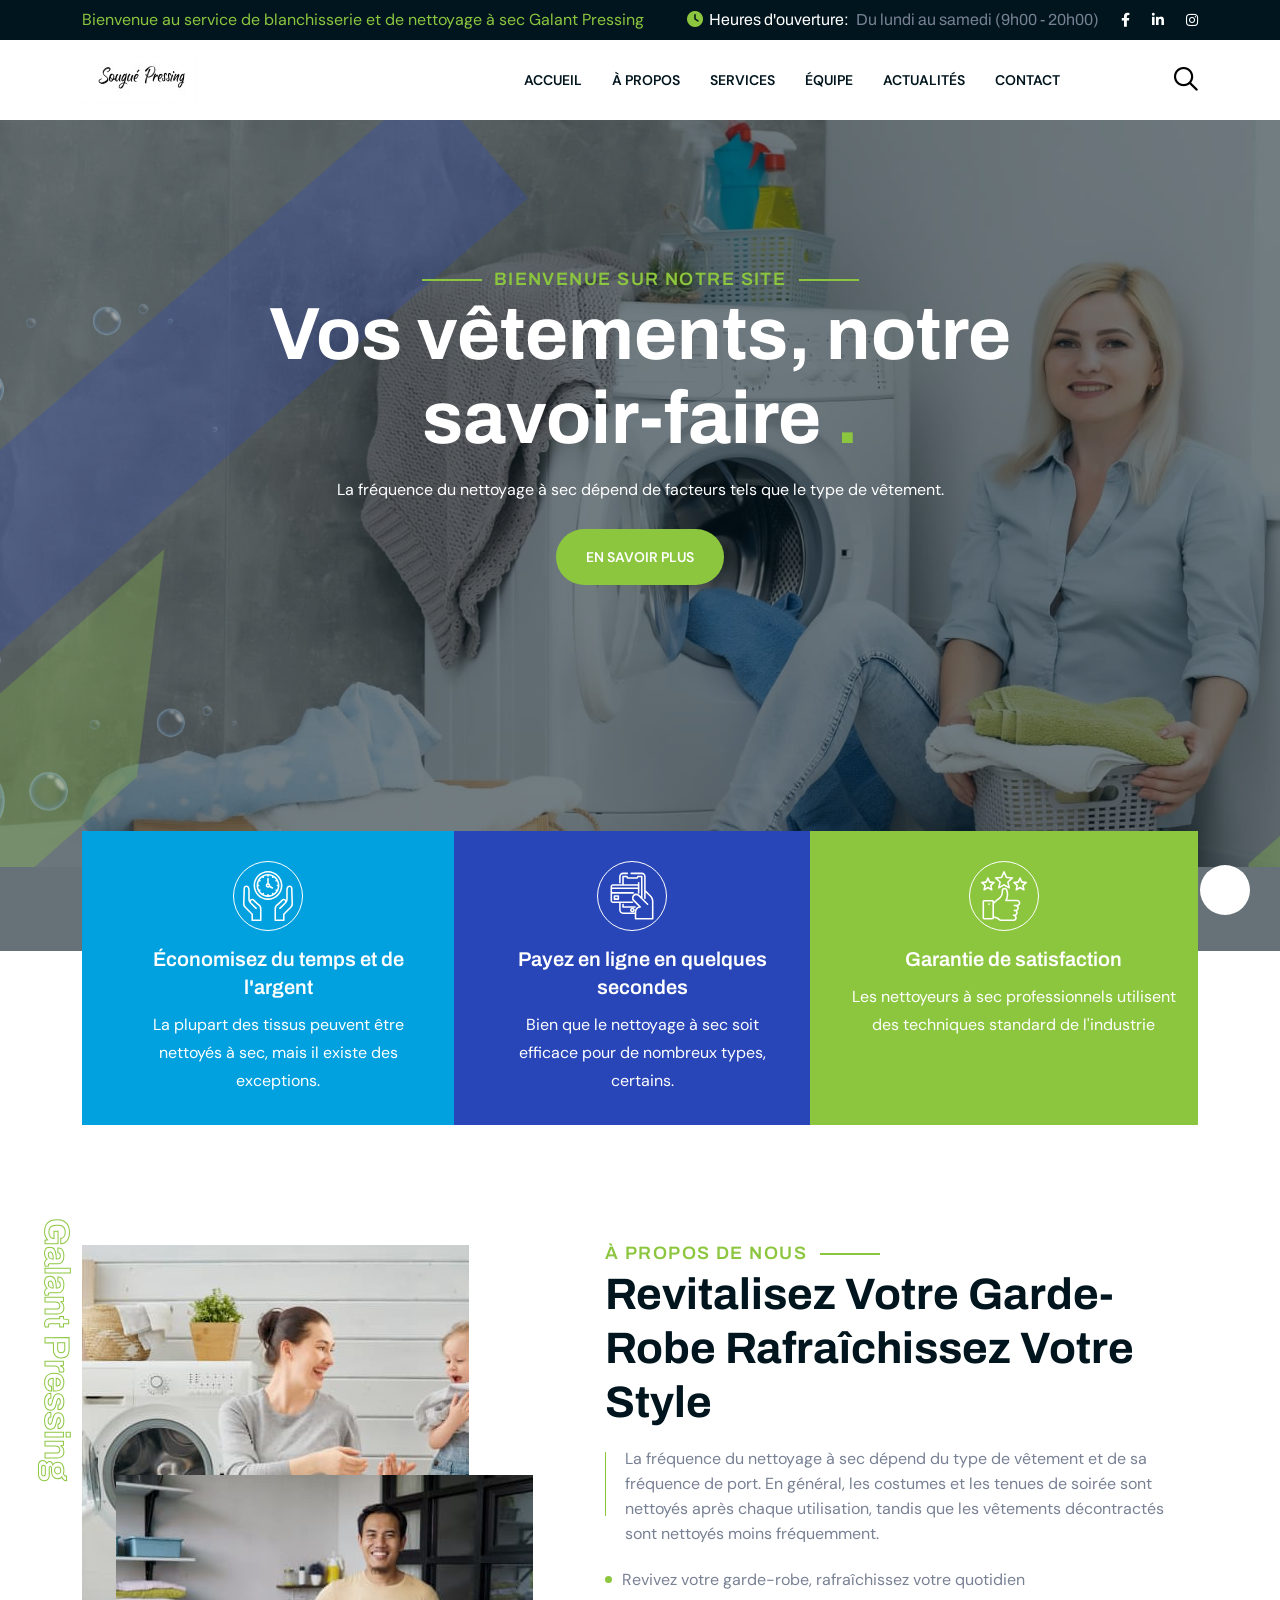
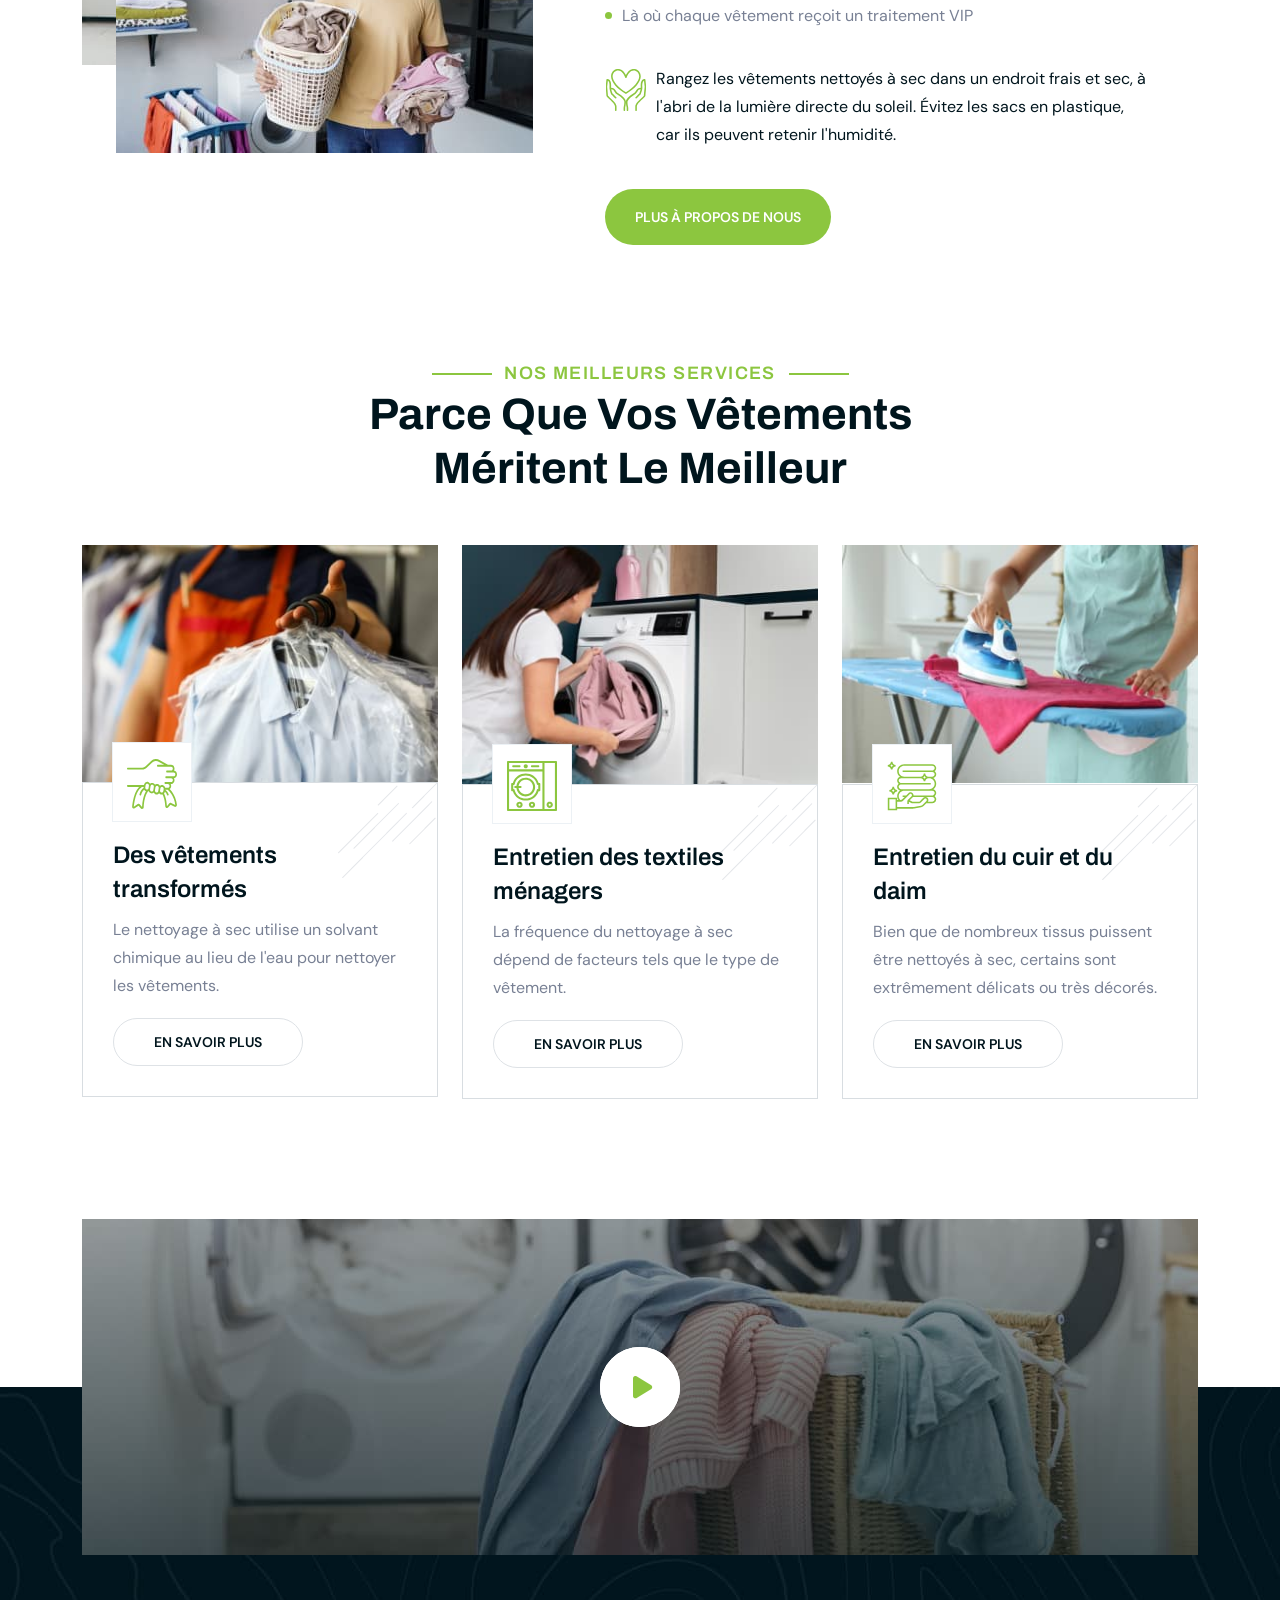
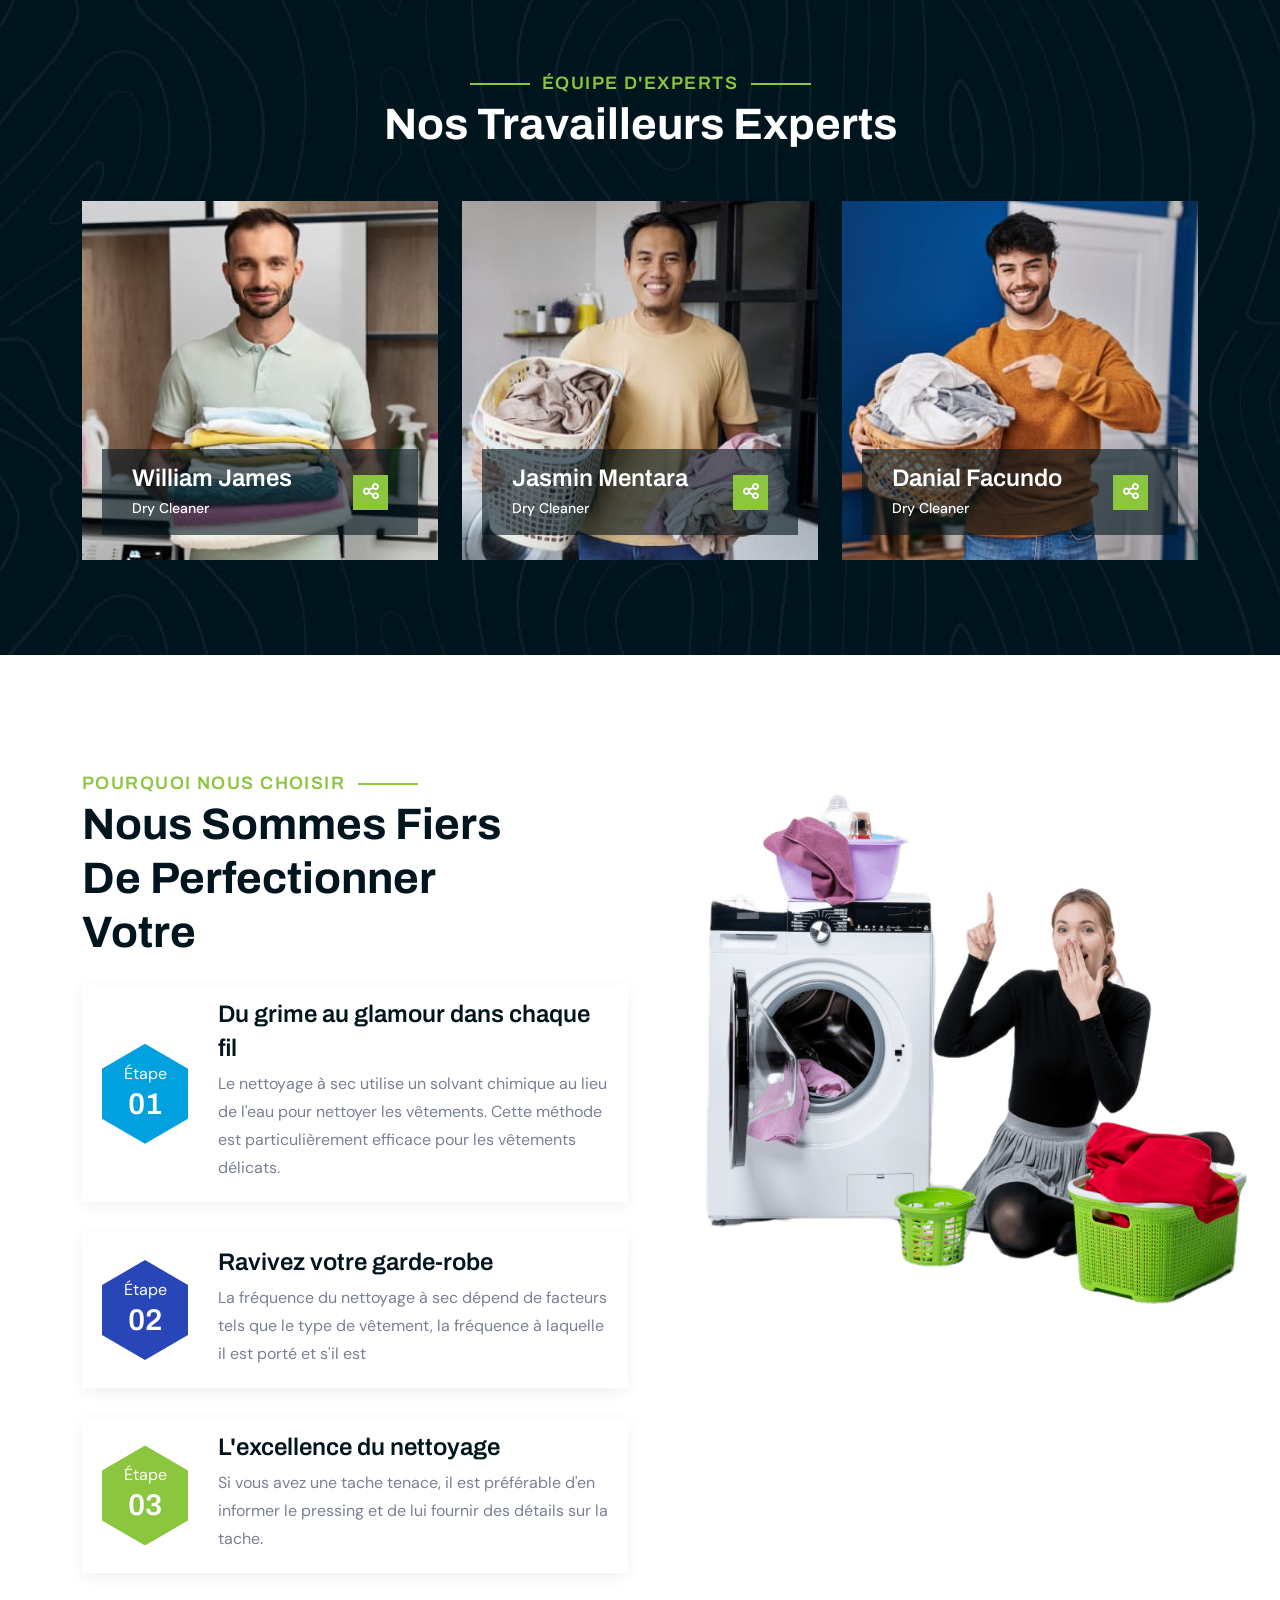
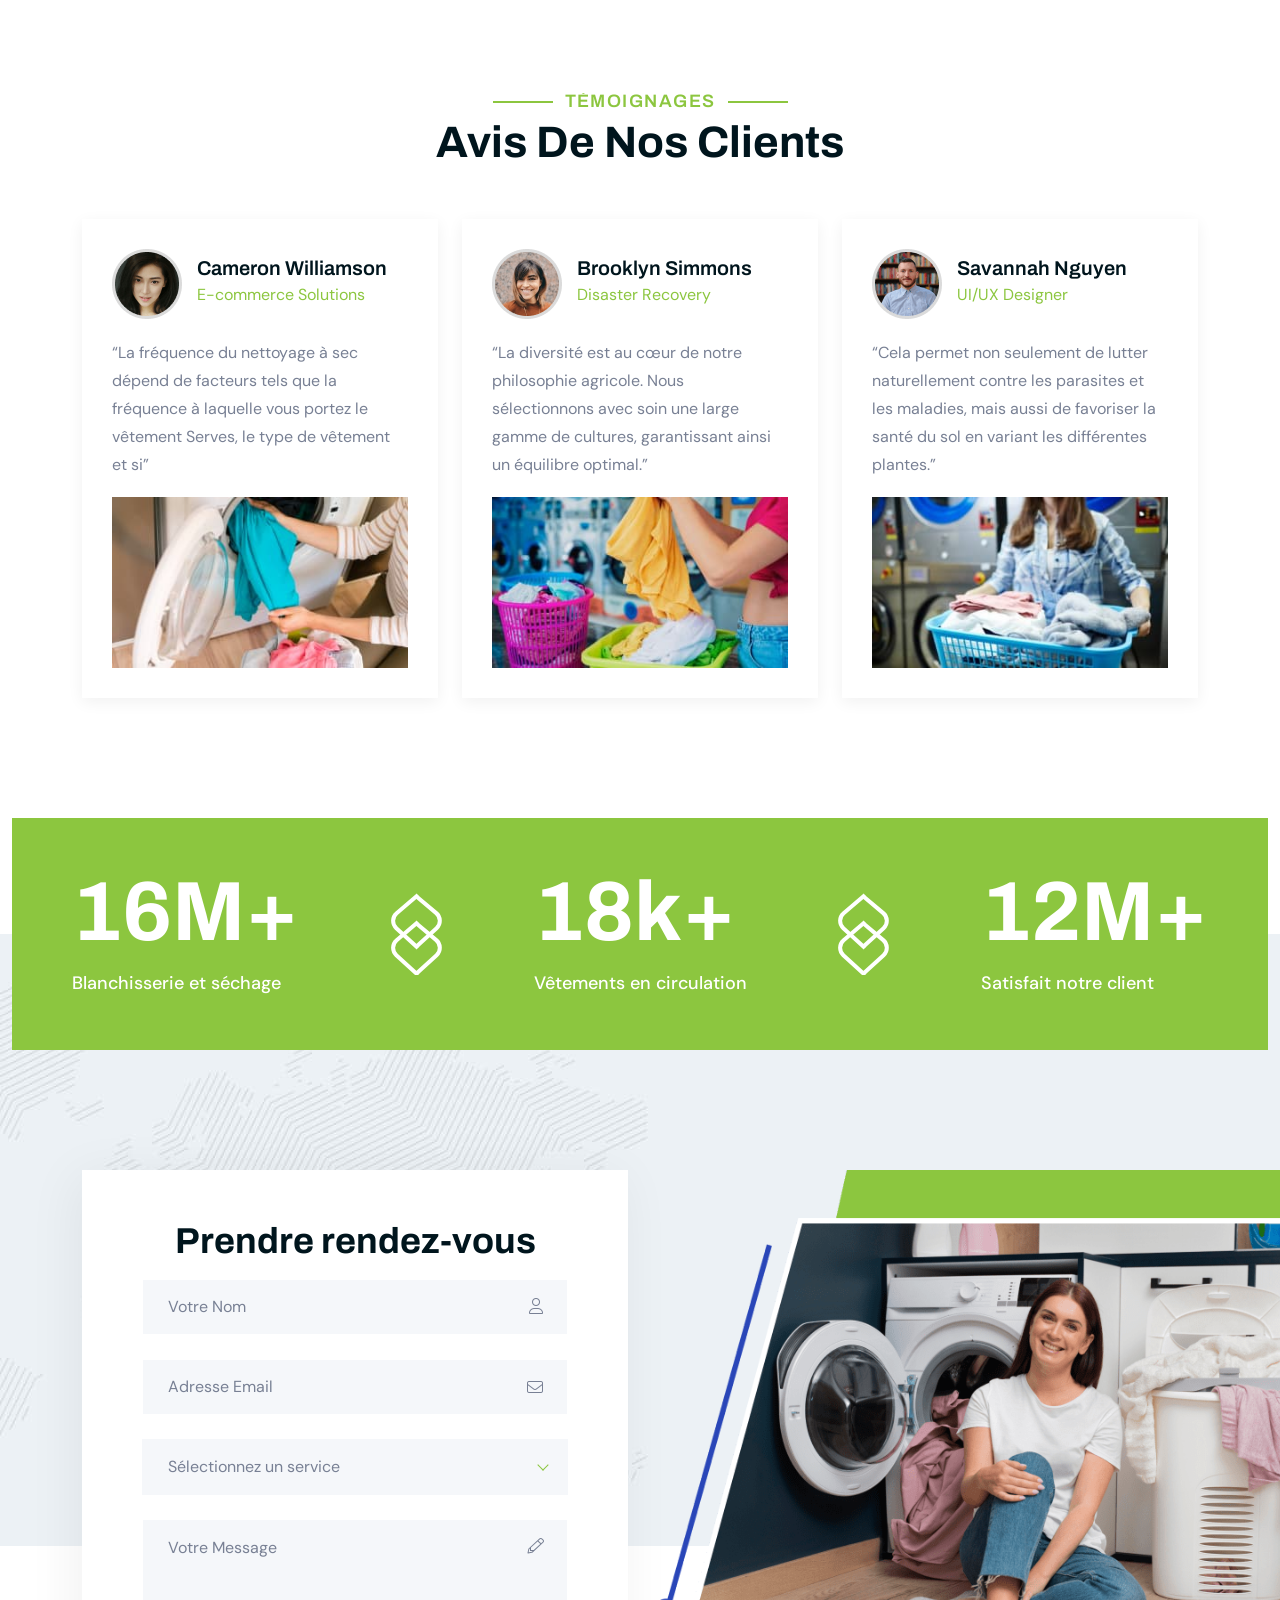
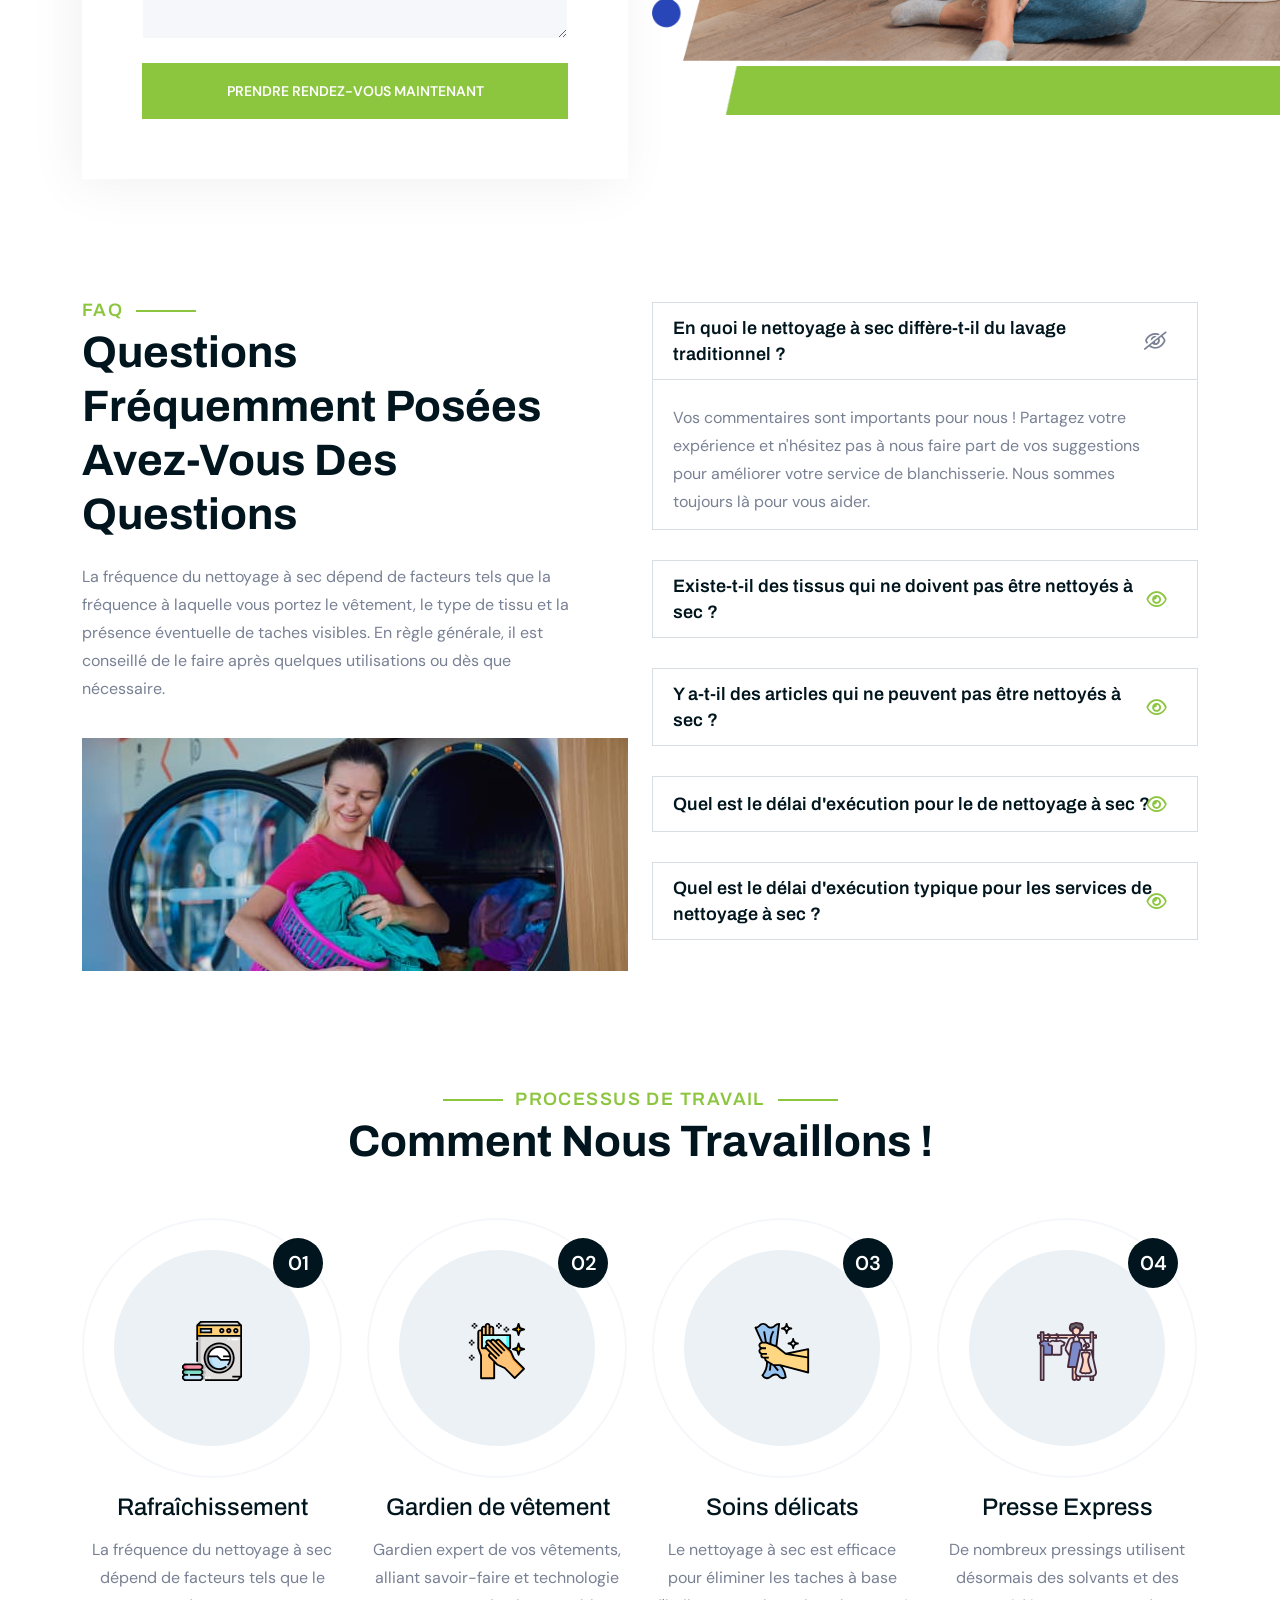
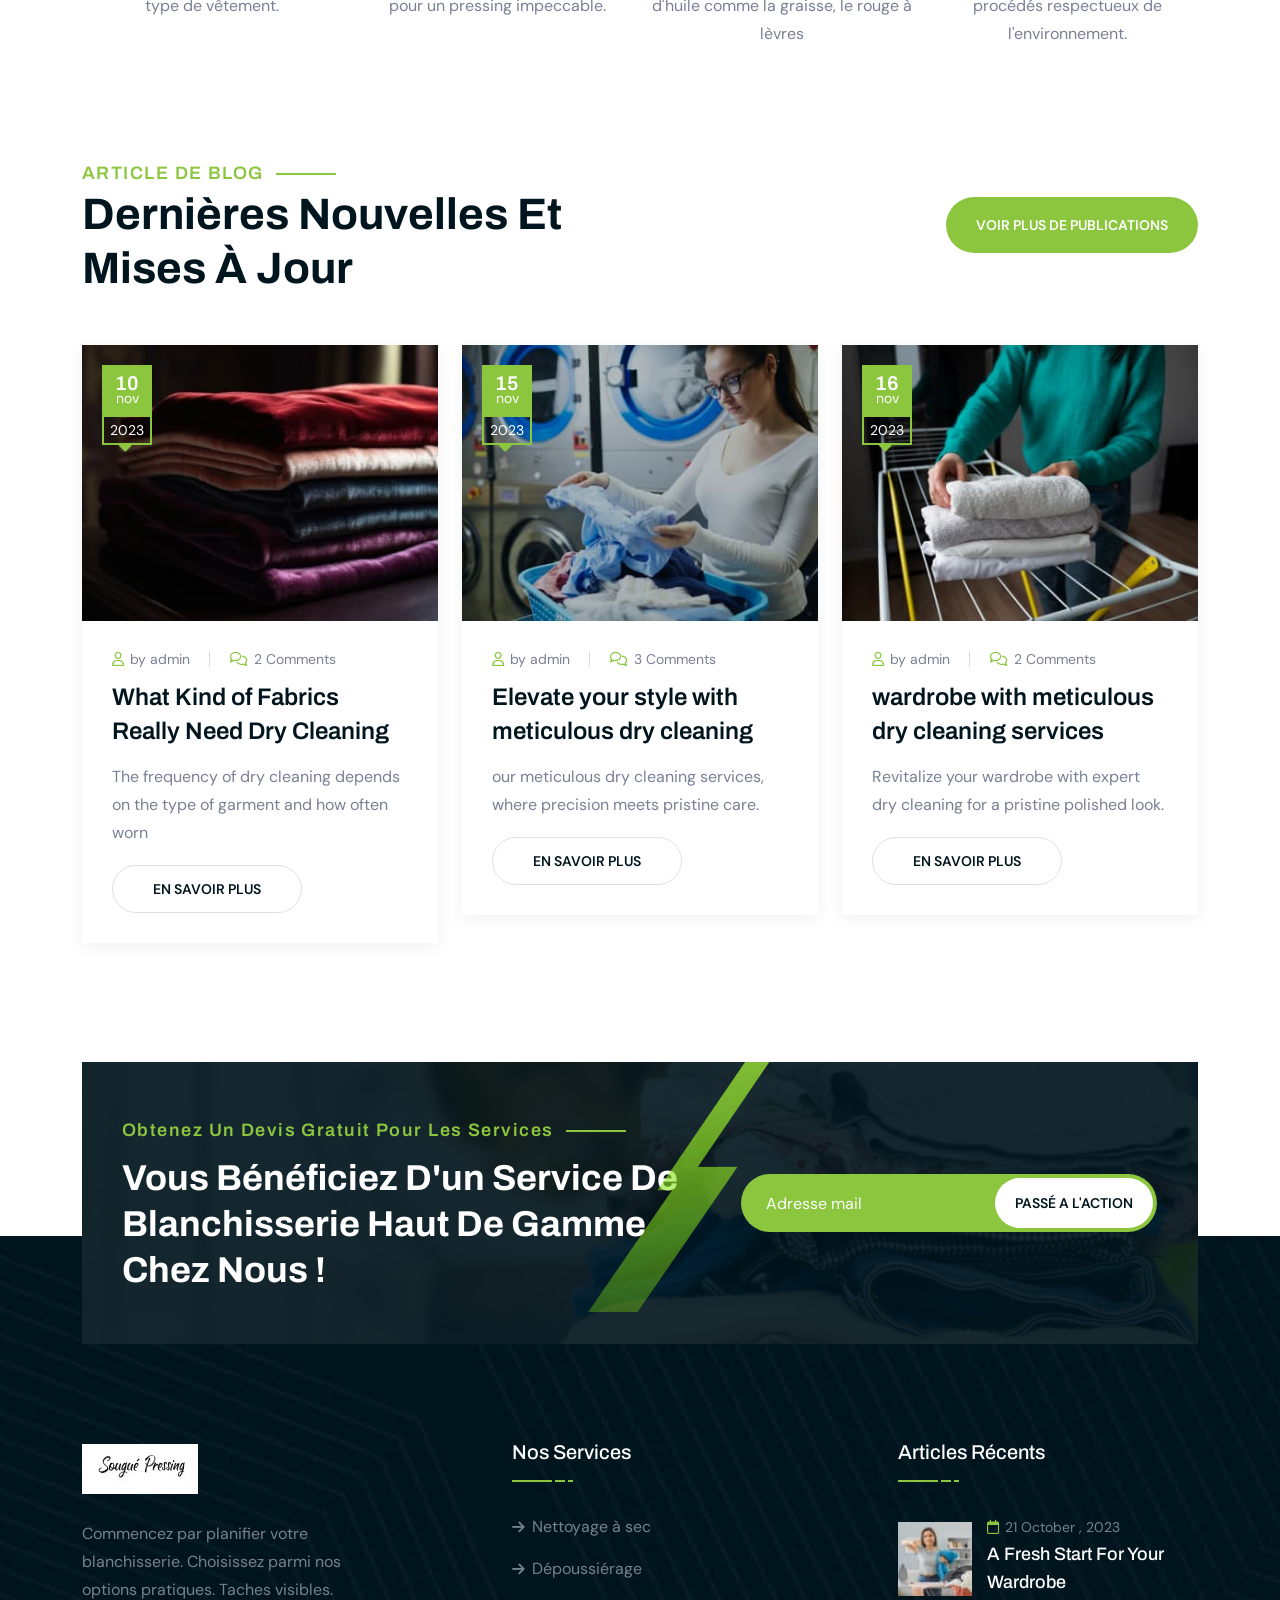
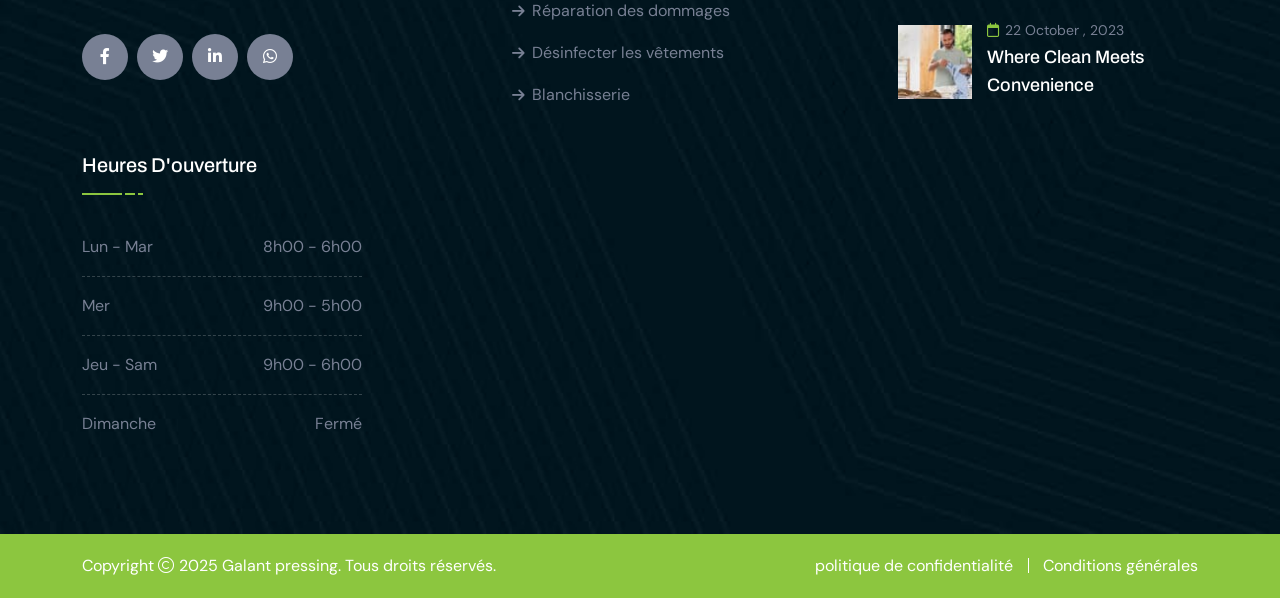
==== index.html @ 55c01745 "sougue pressing commit 1" ====
<!doctype html>
<html class="no-js" lang="zxx">
<!-- Mirrored from html.themeholy.com/laun/demo/home-dry-cleaning.html by HTTrack Website Copier/3.x [XR&CO'2014], Thu, 20 Mar 2025 13:16:57 GMT -->

<head>
    <meta charset="utf-8">
    <meta http-equiv="x-ua-compatible" content="ie=edge">
    <title>Galant - Pressing | </title>
    <meta name="author" content="Laun">
    <meta name="description" content="Galant Pressing | vos vetements sont en securite avec">
    <meta name="keywords" content="Galant Pressing | vos vetements sont en securite avec">
    <meta name="robots" content="INDEX,FOLLOW">
    <meta name="viewport" content="width=device-width,initial-scale=1,shrink-to-fit=no">
    <link rel="icon" type="image/png" href="assets/img/logo.jpg">
    <link rel="manifest" href="assets/img/favicons/manifest.json">
    <meta name="msapplication-TileColor" content="#ffffff">
    <meta name="msapplication-TileImage" content="assets/img/favicons/ms-icon-144x144.png">
    <meta name="theme-color" content="#ffffff">
    <link rel="preconnect" href="https://fonts.googleapis.com/">
    <link rel="preconnect" href="https://fonts.gstatic.com/" crossorigin>
    <link
        href="https://fonts.googleapis.com/css2?family=Archivo:wght@300;400;500;600;700;800;900&amp;family=DM+Sans:opsz,wght@9..40,300;9..40,400;9..40,500;9..40,600;9..40,700;9..40,800;9..40,900&amp;display=swap"
        rel="stylesheet">
    <link rel="stylesheet" href="assets/css/bootstrap.min.css">
    <link rel="stylesheet" href="assets/css/fontawesome.min.css">
    <link rel="stylesheet" href="assets/css/magnific-popup.min.css">
    <link rel="stylesheet" href="assets/css/swiper-bundle.min.css">
    <link rel="stylesheet" href="assets/css/style.css">
</head>

<body>
    <div class="preloader"><button class="th-btn style2 preloaderCls">Cancel Preloader</button>
        <div class="preloader-inner">
            <div class="loader">
                <div class="rot"></div><img src="assets/img/logo.jpg" alt="Global Pressing">
            </div>
        </div>
    </div>
    <div class="popup-search-box"><button class="searchClose"><i class="fal fa-times"></i></button>
        <form action="#"><input type="text" placeholder="Rechercher ..."> <button type="submit"><i
                    class="fal fa-search"></i></button></form>
    </div>
    <div class="th-menu-wrapper">
        <div class="th-menu-area text-center"><button class="th-menu-toggle"><i class="fal fa-times"></i></button>
            <div class="mobile-logo"><a href="index.html"><img src="assets/img/logo.jpg" height="50px" alt="Laun"></a>
            </div>
            <div class="th-mobile-menu">
                <ul>
                    <li><a href="index.html">Accueil</a></li>
                    <li><a href="/#apropos">À propos </a></li>
                    <li><a href="/#service">Services</a></li>
                    <li><a href="/#equipe">Équipe</a></li>
                    <li><a href="/#actualite">Actualités</a></li>
                    <li><a href="/#contact">Contact</a></li>
                </ul>
            </div>
        </div>
    </div>
    <header class="th-header header-layout2">
        <div class="header-top">
            <div class="container">
                <div class="row justify-content-center justify-content-xl-between align-items-center gy-2">
                    <div class="col-auto d-none d-lg-block">
                        <p class="header-notice text-theme"> Bienvenue au service de blanchisserie et de nettoyage à sec
                            Galant Pressing</p>
                    </div>
                    <div class="col-auto">
                        <div class="header-links">
                            <ul>
                                <li class="d-none d-md-inline-block"><i class="fa-solid fa-clock">

                                    </i>Heures d'ouverture:
                                    <span>Du lundi au samedi (9h00 - 20h00)</span>
                                </li>
                                <li>
                                    <div class="social-links">
                                        <span class="social-title">Suivez-nous sur :</span>
                                        <a href="https://www.facebook.com/"><i class="fab fa-facebook-f"></i></a>
                                        <a href="https://www.linkedin.com/"><i class="fab fa-linkedin-in"></i></a>
                                        <a href="https://www.instagram.com/"><i class="fab fa-instagram"></i></a>
                                    </div>
                                </li>
                            </ul>
                        </div>
                    </div>
                </div>
            </div>
        </div>
        <div class="sticky-wrapper">
            <div class="menu-area">
                <div class="container">
                    <div class="row align-items-center justify-content-between">
                        <div class="col-auto">
                            <div class="header-logo">
                                <a href="index.html">
                                    <img src="assets/img/logo.jpg" height="50" alt="Laun"></a>
                            </div>
                        </div>
                        <div class="col-auto ms-xl-auto">
                            <nav class="main-menu d-none d-lg-inline-block">
                                <ul>
                                    <li><a href="index.html">Accueil</a></li>
                                    <li><a href="/#apropos">À propos </a></li>
                                    <li><a href="/#service">Services</a></li>
                                    <li><a href="/#equipe">Équipe</a></li>
                                    <li><a href="/#actualite">Actualités</a></li>
                                    <li><a href="/#contact">Contact</a></li>
                                </ul>
                            </nav>
                        </div>
                        <div class="col-auto">
                            <div class="header-button">
                                <button type="button" class="simple-icon searchBoxToggler"><i class="far fa-search"></i>
                                </button>
                                <button type="button" class="th-menu-toggle d-block d-lg-none"><i
                                        class="far fa-bars"></i>
                                </button>
                            </div>
                        </div>
                    </div>
                </div>
            </div>
        </div>
    </header>
    <div class="th-hero-wrapper hero-2" id="hero">
        <div class="swiper hero-slider2" id="heroSlider2">
            <div class="swiper-wrapper">
                <div class="swiper-slide">
                    <div class="hero-inner">
                        <div class="th-hero-bg" data-bg-src="assets/img/hero/hero_2_1.jpg"><img
                                src="assets/img/hero/hero_overlay_2.png" alt="Hero Image"></div>
                        <div class="container">
                            <div class="hero-style2"><span class="sub-title" data-ani="slideindown"
                                    data-ani-delay="0.4s">Bienvenue sur notre site</span>
                                <h1 class="hero-title" data-ani="slideindown" data-ani-delay="0.5s">
                                    Vos vêtements, notre savoir-faire
                                    <span class="text-theme">.</span>
                                </h1>
                                <p class="hero-text" data-ani="slideindown" data-ani-delay="0.7s">
                                    La fréquence du nettoyage à sec dépend de facteurs tels que le type de vêtement.
                                </p>
                                <div class="btn-group" data-ani="slideinup" data-ani-delay="0.9s"><a href="about.html"
                                        class="th-btn style2">En savoir plus</a></div>
                            </div>
                        </div>
                    </div>
                </div>
                <div class="swiper-slide">
                    <div class="hero-inner">
                        <div class="th-hero-bg" data-bg-src="assets/img/hero/hero_2_2.jpg"><img
                                src="assets/img/hero/hero_overlay_2.png" alt="Hero Image"></div>
                        <div class="container">
                            <div class="hero-style2"><span class="sub-title" data-ani="slideindown"
                                    data-ani-delay="0.4s">Nous nettoyons, vous brillez</span>
                                <h1 class="hero-title" data-ani="slideindown" data-ani-delay="0.5s">Nettoyage de
                                    vêtements
                                    Sourires éclatants <span class="text-theme">.</span></h1>
                                <p class="hero-text" data-ani="slideindown" data-ani-delay="0.7s">
                                    Nous utilisons des détergents écologiques de haute qualité qui sont doux pour vos
                                    vêtements.
                                </p>
                                <div class="btn-group" data-ani="slideinup" data-ani-delay="0.9s"><a href="about.html"
                                        class="th-btn style2">En savoir plus</a></div>
                            </div>
                        </div>
                    </div>
                </div>
                <div class="swiper-slide">
                    <div class="hero-inner">
                        <div class="th-hero-bg" data-bg-src="assets/img/hero/hero_2_3.jpg"><img
                                src="assets/img/hero/hero_overlay_2.png" alt="Hero Image"></div>
                        <div class="container">
                            <div class="hero-style2"><span class="sub-title" data-ani="slideindown"
                                    data-ani-delay="0.4s">Nettoyage à sec professionnel</span>
                                <h1 class="hero-title" data-ani="slideindown" data-ani-delay="0.5s">Blanchisserie de
                                    qualité
                                    à Chaque fil <span class="text-theme">.</span></h1>
                                <p class="hero-text" data-ani="slideindown" data-ani-delay="0.7s">
                                    Il semble que « Un linge de qualité à chaque fil » pourrait être un slogan.
                                </p>
                                <div class="btn-group" data-ani="slideinup" data-ani-delay="0.9s"><a href="about.html"
                                        class="th-btn style2">En savoir plus</a></div>
                            </div>
                        </div>
                    </div>
                </div>
            </div>
        </div>
        <div class="swiper thumbsSlider">
            <div class="swiper-wrapper">
                <div class="swiper-slide"><img src="assets/img/hero/hero_2_1.jpg" alt=""></div>
                <div class="swiper-slide"><img src="assets/img/hero/hero_2_2.jpg" alt=""></div>
                <div class="swiper-slide"><img src="assets/img/hero/hero_2_3.jpg" alt=""></div>
            </div>
        </div>
        <div class="hero-animated-bubble"><img src="assets/img/shape/bubble_1.png" alt="Laun"> <img
                src="assets/img/shape/bubble_2.png" alt="Laun"> <img src="assets/img/shape/bubble_3.png" alt="Laun">
            <img src="assets/img/shape/bubble_4.png" alt="Laun"> <img src="assets/img/shape/bubble_5.png" alt="Laun">
            <img src="assets/img/shape/bubble_6.png" alt="Laun"> <img src="assets/img/shape/bubble_7.png" alt="Laun">
            <img src="assets/img/shape/bubble_8.png" alt="Laun">
        </div>
    </div>
    <section class="service-sec" id="service-sec">
        <div class="container th-container">
            <div class="service-card-wrapper">
                <div class="service-card">
                    <div class="service-card_inner">
                        <div class="box-icon"><img src="assets/img/icon/service_card_1.svg" alt="Icon"></div>
                        <div class="service-content">
                            <h3 class="box-title"><a href="service-details.html">Économisez du temps et de l'argent</a>
                            </h3>
                            <p class="service-card_text">La plupart des tissus peuvent être nettoyés à sec, mais il
                                existe des exceptions.</p>
                        </div>
                    </div>
                </div>
                <div class="service-card">
                    <div class="service-card_inner">
                        <div class="box-icon"><img src="assets/img/icon/service_card_2.svg" alt="Icon"></div>
                        <div class="service-content">
                            <h3 class="box-title"><a href="service-details.html">Payez en ligne en quelques secondes</a>
                            </h3>
                            <p class="service-card_text">Bien que le nettoyage à sec soit efficace pour de nombreux
                                types, certains.</p>
                        </div>
                    </div>
                </div>
                <div class="service-card">
                    <div class="service-card_inner">
                        <div class="box-icon"><img src="assets/img/icon/service_card_3.svg" alt="Icon"></div>
                        <div class="service-content">
                            <h3 class="box-title"><a href="service-details.html">Garantie de satisfaction</a></h3>
                            <p class="service-card_text">Les nettoyeurs à sec professionnels utilisent des techniques
                                standard de l'industrie</p>
                        </div>
                    </div>
                </div>
            </div>
        </div>
    </section>
    <div class="overflow-hidden space-top" id="apropos">
        <div class="container">
            <div class="row">
                <div class="col-xl-5 mb-40 mb-xl-0">
                    <div class="img-box2">
                        <div class="img1"><img src="assets/img/normal/about_2_1.jpg" alt="About"></div>
                        <div class="img2"><img src="assets/img/normal/about_2_2.jpg" alt="Image"></div>
                        <div class="about-shape-1"></div>
                        <div class="about-shape-2"></div>
                        <div class="about-big">
                            <h3 class="about-big_text">Galant Pressing</h3>
                        </div>
                    </div>
                </div>
                <div class="col-xl-7">
                    <div class="ps-xl-5 wow fadeInRight">
                        <div class="title-area mb-25"><span class="sub-title style1">À PROPOS DE NOUS</span>
                            <h2 class="sec-title mb-20">Revitalisez votre garde-robe Rafraîchissez votre style</h2>
                            <blockquote class="about-blockquote">
                                <p>
                                    La fréquence du nettoyage à sec dépend du type de vêtement et de sa fréquence de
                                    port. En général, les costumes et les tenues de soirée sont nettoyés après chaque
                                    utilisation, tandis que les vêtements décontractés sont nettoyés moins fréquemment.
                                </p>
                            </blockquote>
                        </div>
                        <div class="checklist">
                            <ul>
                                <li>Revivez votre garde-robe, rafraîchissez votre quotidien</li>
                                <li>Là où chaque vêtement reçoit un traitement VIP</li>
                            </ul>
                        </div>
                        <div class="about-text"><img src="assets/img/icon/about-icon.svg" alt="">
                            <p>
                                Rangez les vêtements nettoyés à sec dans un endroit frais et sec, à l'abri de la lumière
                                directe du soleil. Évitez les sacs en plastique, car ils peuvent retenir l'humidité.
                            </p>
                        </div><a href="apropos.html" class="th-btn">Plus à propos de nous</a>
                    </div>
                </div>
            </div>
        </div>
    </div>
    <section class="bg-top-center overflow-hidden space" id="service">
        <div class="container">
            <div class="row">
                <div class="col-lg-6 offset-lg-3">
                    <div class="title-area text-center"><span class="sub-title">Nos meilleurs services</span>
                        <h2 class="sec-title">Parce que vos vêtements méritent le meilleur</h2>
                    </div>
                </div>
            </div>
            <div class="slider-area">
                <div class="swiper th-slider has-shadow" id="serviceSlider1"
                    data-slider-options='{"breakpoints":{"0":{"slidesPerView":1},"576":{"slidesPerView":"1"},"768":{"slidesPerView":"2"},"992":{"slidesPerView":"2"},"1200":{"slidesPerView":"3"}}}'>
                    <div class="swiper-wrapper">
                        <div class="swiper-slide">
                            <div class="service-item">
                                <div class="service-item_wrapper">
                                    <div class="service-item_img"><img src="assets/img/service/service_box_1.jpg"
                                            alt="img"></div>
                                    <div class="service-item_icon"><img src="assets/img/icon/service_2_1.svg"
                                            alt="Icon"></div>
                                </div>
                                <div class="service-item_content" data-bg-src="assets/img/shape/service_shape_2.png">
                                    <h3 class="box-title"><a href="service-details.html">Des vêtements transformés</a>
                                    </h3>
                                    <p class="service-item_text">
                                        Le nettoyage à sec utilise un solvant chimique au lieu de l'eau pour nettoyer
                                        les vêtements.
                                    </p>
                                    <a href="service-details.html" class="th-btn border">En savoir plus</a>
                                </div>
                            </div>
                        </div>
                        <div class="swiper-slide">
                            <div class="service-item">
                                <div class="service-item_wrapper">
                                    <div class="service-item_img"><img src="assets/img/service/service_box_2.jpg"
                                            alt="img"></div>
                                    <div class="service-item_icon"><img src="assets/img/icon/service_2_2.svg"
                                            alt="Icon"></div>
                                </div>
                                <div class="service-item_content" data-bg-src="assets/img/shape/service_shape_2.png">
                                    <h3 class="box-title"><a href="service-details.html">Entretien des textiles
                                            ménagers</a></h3>
                                    <p class="service-item_text">
                                        La fréquence du nettoyage à sec dépend de facteurs tels que le type de vêtement.
                                    </p>
                                    <a href="service-details.html" class="th-btn border">En savoir plus</a>
                                </div>
                            </div>
                        </div>
                        <div class="swiper-slide">
                            <div class="service-item">
                                <div class="service-item_wrapper">
                                    <div class="service-item_img"><img src="assets/img/service/service_box_3.jpg"
                                            alt="img"></div>
                                    <div class="service-item_icon"><img src="assets/img/icon/service_2_3.svg"
                                            alt="Icon"></div>
                                </div>
                                <div class="service-item_content" data-bg-src="assets/img/shape/service_shape_2.png">
                                    <h3 class="box-title"><a href="service-details.html">Entretien du cuir et du
                                            daim</a></h3>
                                    <p class="service-item_text">
                                        Bien que de nombreux tissus puissent être nettoyés à sec, certains sont
                                        extrêmement délicats ou très décorés.
                                    </p>
                                    <a href="service-details.html" class="th-btn border">En savoir plus</a>
                                </div>
                            </div>
                        </div>
                        <div class="swiper-slide">
                            <div class="service-item">
                                <div class="service-item_wrapper">
                                    <div class="service-item_img"><img src="assets/img/service/service_box_4.jpg"
                                            alt="img"></div>
                                    <div class="service-item_icon"><img src="assets/img/icon/service_2_1.svg"
                                            alt="Icon"></div>
                                </div>
                                <div class="service-item_content" data-bg-src="assets/img/shape/service_shape_2.png">
                                    <h3 class="box-title"><a href="service-details.html">Nettoyage à sec</a></h3>
                                    <p class="service-item_text">
                                        Le nettoyage à sec est une méthode de nettoyage des vêtements et des textiles
                                        qui utilise un solvant.
                                    </p><a href="service-details.html" class="th-btn border">En savoir plus</a>
                                </div>
                            </div>
                        </div>
                        <div class="swiper-slide">
                            <div class="service-item">
                                <div class="service-item_wrapper">
                                    <div class="service-item_img"><img src="assets/img/service/service_box_5.jpg"
                                            alt="img"></div>
                                    <div class="service-item_icon"><img src="assets/img/icon/service_2_2.svg"
                                            alt="Icon"></div>
                                </div>
                                <div class="service-item_content" data-bg-src="assets/img/shape/service_shape_2.png">
                                    <h3 class="box-title"><a href="service-details.html">Laver et plier</a></h3>
                                    <p class="service-item_text">
                                        Le lavage et le pliage (également connu sous le nom de blanchisserie ou de
                                        pliage de linge) est un service de blanchisserie.
                                    </p><a href="service-details.html" class="th-btn border">En savoir plus</a>
                                </div>
                            </div>
                        </div>
                        <div class="swiper-slide">
                            <div class="service-item">
                                <div class="service-item_wrapper">
                                    <div class="service-item_img"><img src="assets/img/service/service_box_1.jpg"
                                            alt="img"></div>
                                    <div class="service-item_icon"><img src="assets/img/icon/service_2_3.svg"
                                            alt="Icon"></div>
                                </div>
                                <div class="service-item_content" data-bg-src="assets/img/shape/service_shape_2.png">
                                    <h3 class="box-title"><a href="service-details.html">Repassage/Pressing</a></h3>
                                    <p class="service-item_text">
                                        Le repassage ou le pressage est le processus consistant à utiliser un fer à
                                        repasser ou une presse chauffée pour éliminer les plis.
                                    </p><a href="service-details.html" class="th-btn border">En savoir plus</a>
                                </div>
                            </div>
                        </div>
                    </div>
                </div><button data-slider-prev="#serviceSlider1" class="slider-arrow slider-prev"><i
                        class="far fa-arrow-left"></i></button> <button data-slider-next="#serviceSlider1"
                    class="slider-arrow slider-next"><i class="far fa-arrow-right"></i></button>
            </div>
        </div>
    </section>
    <div class="">
        <div class="container">
            <div class="video-box2" data-pos-for=".team-area2" data-sec-pos="bottom-half"
                data-bg-src="assets/img/bg/video_1.html"><img src="assets/img/normal/video_1.jpg" alt="video"> <a
                    href="https://www.youtube.com/watch?v=_sI_Ps7JSEk" class="play-btn popup-video"><i
                        class="fa-sharp fa-solid fa-play"></i></a>
                <div class="animation-bubble">
                    <div class="bubble-1"></div>
                    <div class="bubble-2"></div>
                    <div class="bubble-3"></div>
                    <div class="bubble-4"></div>
                    <div class="bubble-5"></div>
                    <div class="bubble-6"></div>
                    <div class="bubble-7"></div>
                    <div class="bubble-8"></div>
                    <div class="bubble-9"></div>
                    <div class="bubble-10"></div>
                </div>
            </div>
        </div>
    </div>
    <section class="team-area2 bg-title space" data-bg-src="assets/img/bg/team_bg_2.jpg" id="equipe">
        <div class="container z-index-common">
            <div class="title-area text-center"><span class="sub-title">Équipe d'experts</span>
                <h2 class="sec-title text-white">Nos travailleurs experts</h2>
            </div>
            <div class="slider-area">
                <div class="swiper th-slider has-shadow" id="teamSlider1"
                    data-slider-options='{"breakpoints":{"0":{"slidesPerView":1},"576":{"slidesPerView":"1"},"768":{"slidesPerView":"2"},"992":{"slidesPerView":"2"},"1200":{"slidesPerView":"3"}}}'>
                    <div class="swiper-wrapper">
                        <div class="swiper-slide">
                            <div class="th-team team-box style2">
                                <div class="team-img"><img src="assets/img/team/team_2_1.jpg" alt="Team">
                                    <div class="th-social"><a target="_blank" href="https://facebook.com/"
                                            tabindex="0"><i class="fab fa-facebook-f"></i></a> <a target="_blank"
                                            href="https://twitter.com/" tabindex="0"><i class="fab fa-twitter"></i></a>
                                        <a target="_blank" href="https://instagram.com/" tabindex="0"><i
                                                class="fab fa-instagram"></i></a>
                                    </div>
                                </div>
                                <div class="team-content">
                                    <div class="media-body">
                                        <h3 class="box-title"><a href="team-details.html">William James</a></h3><span
                                            class="team-desig">Dry Cleaner</span>
                                    </div>
                                    <div class="share-btn"><i class="fa-regular fa-share-nodes"></i></div>
                                </div>
                            </div>
                        </div>
                        <div class="swiper-slide">
                            <div class="th-team team-box style2">
                                <div class="team-img"><img src="assets/img/team/team_2_2.jpg" alt="Team">
                                    <div class="th-social"><a target="_blank" href="https://facebook.com/"
                                            tabindex="0"><i class="fab fa-facebook-f"></i></a> <a target="_blank"
                                            href="https://twitter.com/" tabindex="0"><i class="fab fa-twitter"></i></a>
                                        <a target="_blank" href="https://instagram.com/" tabindex="0"><i
                                                class="fab fa-instagram"></i></a>
                                    </div>
                                </div>
                                <div class="team-content">
                                    <div class="media-body">
                                        <h3 class="box-title"><a href="team-details.html">Jasmin Mentara</a></h3><span
                                            class="team-desig">Dry Cleaner</span>
                                    </div>
                                    <div class="share-btn"><i class="fa-regular fa-share-nodes"></i></div>
                                </div>
                            </div>
                        </div>
                        <div class="swiper-slide">
                            <div class="th-team team-box style2">
                                <div class="team-img"><img src="assets/img/team/team_2_3.jpg" alt="Team">
                                    <div class="th-social"><a target="_blank" href="https://facebook.com/"
                                            tabindex="0"><i class="fab fa-facebook-f"></i></a> <a target="_blank"
                                            href="https://twitter.com/" tabindex="0"><i class="fab fa-twitter"></i></a>
                                        <a target="_blank" href="https://instagram.com/" tabindex="0"><i
                                                class="fab fa-instagram"></i></a>
                                    </div>
                                </div>
                                <div class="team-content">
                                    <div class="media-body">
                                        <h3 class="box-title"><a href="team-details.html">Danial Facundo</a></h3><span
                                            class="team-desig">Dry Cleaner</span>
                                    </div>
                                    <div class="share-btn"><i class="fa-regular fa-share-nodes"></i></div>
                                </div>
                            </div>
                        </div>
                        <div class="swiper-slide">
                            <div class="th-team team-box style2">
                                <div class="team-img"><img src="assets/img/team/team_2_1.jpg" alt="Team">
                                    <div class="th-social"><a target="_blank" href="https://facebook.com/"
                                            tabindex="0"><i class="fab fa-facebook-f"></i></a> <a target="_blank"
                                            href="https://twitter.com/" tabindex="0"><i class="fab fa-twitter"></i></a>
                                        <a target="_blank" href="https://instagram.com/" tabindex="0"><i
                                                class="fab fa-instagram"></i></a>
                                    </div>
                                </div>
                                <div class="team-content">
                                    <div class="media-body">
                                        <h3 class="box-title"><a href="team-details.html">Ema Margret</a></h3><span
                                            class="team-desig">Dry Cleaner</span>
                                    </div>
                                    <div class="share-btn"><i class="fa-regular fa-share-nodes"></i></div>
                                </div>
                            </div>
                        </div>
                        <div class="swiper-slide">
                            <div class="th-team team-box style2">
                                <div class="team-img"><img src="assets/img/team/team_2_2.jpg" alt="Team">
                                    <div class="th-social"><a target="_blank" href="https://facebook.com/"
                                            tabindex="0"><i class="fab fa-facebook-f"></i></a> <a target="_blank"
                                            href="https://twitter.com/" tabindex="0"><i class="fab fa-twitter"></i></a>
                                        <a target="_blank" href="https://instagram.com/" tabindex="0"><i
                                                class="fab fa-instagram"></i></a>
                                    </div>
                                </div>
                                <div class="team-content">
                                    <div class="media-body">
                                        <h3 class="box-title"><a href="team-details.html">Henry Haninkot</a></h3><span
                                            class="team-desig">Dry Cleaner</span>
                                    </div>
                                    <div class="share-btn"><i class="fa-regular fa-share-nodes"></i></div>
                                </div>
                            </div>
                        </div>
                    </div>
                </div><button data-slider-prev="#teamSlider1" class="slider-arrow slider-prev"><i
                        class="far fa-arrow-left"></i></button> <button data-slider-next="#teamSlider1"
                    class="slider-arrow slider-next"><i class="far fa-arrow-right"></i></button>
            </div>
        </div>
    </section>
    <div class="overflow-hidden space">
        <div class="container">
            <div class="row">
                <div class="col-xl-6 wow fadeInLeft">
                    <div class="pe-xl-5 me-xl-5">
                        <div class="title-area mb-25"><span class="sub-title style1">POURQUOI NOUS CHOISIR</span>
                            <h2 class="sec-title mb-20">Nous sommes fiers de perfectionner votre</h2>
                        </div>
                    </div>
                    <div class="feature-box_wrapper">
                        <div class="feature-box">
                            <div class="feature-box_step">
                                <p class="box-number"><span class="step">Étape</span> 01</p>
                            </div>
                            <div class="media-body">
                                <h3 class="box-title">Du grime au glamour dans chaque fil</h3>
                                <p class="feature-box_text">
                                    Le nettoyage à sec utilise un solvant chimique au lieu de l'eau pour nettoyer les
                                    vêtements. Cette méthode est particulièrement efficace pour les vêtements délicats.
                                </p>
                            </div>
                        </div>
                        <div class="feature-box">
                            <div class="feature-box_step">
                                <p class="box-number"><span class="step">Étape</span> 02</p>
                            </div>
                            <div class="media-body">
                                <h3 class="box-title">Ravivez votre garde-robe</h3>
                                <p class="feature-box_text">
                                    La fréquence du nettoyage à sec dépend de facteurs tels que le type de vêtement, la
                                    fréquence à laquelle il est porté et s'il est
                                </p>
                            </div>
                        </div>
                        <div class="feature-box">
                            <div class="feature-box_step">
                                <p class="box-number"><span class="step">Étape</span> 03</p>
                            </div>
                            <div class="media-body">
                                <h3 class="box-title">L'excellence du nettoyage</h3>
                                <p class="feature-box_text">
                                    Si vous avez une tache tenace, il est préférable d'en informer le pressing et de lui
                                    fournir des détails sur la tache.
                                </p>
                            </div>
                        </div>
                    </div>
                </div>
                <div class="col-xl-6">
                    <div class="feature-image wow fadeInRight"><img src="assets/img/normal/feature_1_1.png" alt="">
                    </div>
                </div>
            </div>
        </div>
    </div>
    <section class="overflow-hidden space-bottom" id="testi-sec">
        <div class="container">
            <div class="title-area text-center"><span class="sub-title">TÉMOIGNAGES </span>
                <h2 class="sec-title">Avis de nos clients</h2>
            </div>
            <div class="slider-area">
                <div class="swiper th-slider has-shadow" id="testiSlider1"
                    data-slider-options='{"breakpoints":{"0":{"slidesPerView":1},"576":{"slidesPerView":"1"},"768":{"slidesPerView":"2"},"992":{"slidesPerView":"2"},"1200":{"slidesPerView":"3"}}}'>
                    <div class="swiper-wrapper">
                        <div class="swiper-slide">
                            <div class="testi-box">
                                <div class="testi-box_profile">
                                    <div class="testi-box_author"><img src="assets/img/testimonial/testi_2_1.png"
                                            alt="Avater"></div>
                                    <div class="testi-box_info">
                                        <h3 class="box-title">Cameron Williamson</h3><span
                                            class="testi-box_desig">E-commerce Solutions</span>
                                    </div>
                                </div>
                                <p class="testi-box_text">
                                    “La fréquence du nettoyage à sec dépend de facteurs tels que la fréquence à laquelle
                                    vous portez le vêtement Serves, le type de vêtement et si”
                                </p>
                                <div class="testi-box_image"><img src="assets/img/testimonial/testi_img_1.jpg"
                                        alt="image"></div>
                            </div>
                        </div>
                        <div class="swiper-slide">
                            <div class="testi-box">
                                <div class="testi-box_profile">
                                    <div class="testi-box_author"><img src="assets/img/testimonial/testi_2_2.png"
                                            alt="Avater"></div>
                                    <div class="testi-box_info">
                                        <h3 class="box-title">Brooklyn Simmons</h3><span
                                            class="testi-box_desig">Disaster Recovery</span>
                                    </div>
                                </div>
                                <p class="testi-box_text">
                                    “La diversité est au cœur de notre philosophie agricole. Nous sélectionnons avec
                                    soin une large gamme de cultures, garantissant ainsi un équilibre optimal.”
                                </p>
                                <div class="testi-box_image"><img src="assets/img/testimonial/testi_img_2.jpg"
                                        alt="image"></div>
                            </div>
                        </div>
                        <div class="swiper-slide">
                            <div class="testi-box">
                                <div class="testi-box_profile">
                                    <div class="testi-box_author"><img src="assets/img/testimonial/testi_2_3.png"
                                            alt="Avater"></div>
                                    <div class="testi-box_info">
                                        <h3 class="box-title">Savannah Nguyen</h3><span class="testi-box_desig">UI/UX
                                            Designer</span>
                                    </div>
                                </div>
                                <p class="testi-box_text">
                                    “Cela permet non seulement de lutter naturellement contre les parasites et les
                                    maladies, mais aussi de favoriser la santé du sol en variant les différentes
                                    plantes.”
                                </p>
                                <div class="testi-box_image"><img src="assets/img/testimonial/testi_img_3.jpg"
                                        alt="image"></div>
                            </div>
                        </div>
                        <div class="swiper-slide">
                            <div class="testi-box">
                                <div class="testi-box_profile">
                                    <div class="testi-box_author"><img src="assets/img/testimonial/testi_2_1.png"
                                            alt="Avater"></div>
                                    <div class="testi-box_info">
                                        <h3 class="box-title">Cameron Williamson</h3><span
                                            class="testi-box_desig">Founder CEO</span>
                                    </div>
                                </div>
                                <p class="testi-box_text">
                                    “Les vêtements en tissus délicats, ceux avec des détails complexes et ceux étiquetés
                                    nettoyage à sec uniquement doivent être emportés secs.”
                                </p>
                                <div class="testi-box_image"><img src="assets/img/testimonial/testi_img_1.jpg"
                                        alt="image"></div>
                            </div>
                        </div>
                        <div class="swiper-slide">
                            <div class="testi-box">
                                <div class="testi-box_profile">
                                    <div class="testi-box_author"><img src="assets/img/testimonial/testi_2_2.png"
                                            alt="Avater"></div>
                                    <div class="testi-box_info">
                                        <h3 class="box-title">Brooklyn Simmons</h3><span class="testi-box_desig">Project
                                            Manager</span>
                                    </div>
                                </div>
                                <p class="testi-box_text">
                                    “La fréquence du nettoyage à sec dépend de facteurs tels que le type de vêtement, la
                                    fréquence à laquelle il est porté et la présence éventuelle de taches.”
                                </p>
                                <div class="testi-box_image"><img src="assets/img/testimonial/testi_img_2.jpg"
                                        alt="image"></div>
                            </div>
                        </div>
                        <div class="swiper-slide">
                            <div class="testi-box">
                                <div class="testi-box_profile">
                                    <div class="testi-box_author"><img src="assets/img/testimonial/testi_2_3.png"
                                            alt="Avater"></div>
                                    <div class="testi-box_info">
                                        <h3 class="box-title">Savannah Nguyen</h3><span
                                            class="testi-box_desig">E-commerce Solutions</span>
                                    </div>
                                </div>
                                <p class="testi-box_text">
                                    “La fréquence du nettoyage à sec dépend de facteurs tels que la fréquence à laquelle
                                    vous portez le vêtement Serves et le type de tissu.”
                                </p>
                                <div class="testi-box_image"><img src="assets/img/testimonial/testi_img_3.jpg"
                                        alt="image"></div>
                            </div>
                        </div>
                        <div class="swiper-slide">
                            <div class="testi-box">
                                <div class="testi-box_profile">
                                    <div class="testi-box_author"><img src="assets/img/testimonial/testi_2_1.png"
                                            alt="Avater"></div>
                                    <div class="testi-box_info">
                                        <h3 class="box-title">Cameron Williamson</h3><span
                                            class="testi-box_desig">Disaster Recovery</span>
                                    </div>
                                </div>
                                <p class="testi-box_text">
                                    “La diversité est au cœur de notre philosophie agricole. Nous sélectionnons avec
                                    soin une large gamme de cultures, garantissant ainsi un équilibre optimal.”
                                </p>
                                <div class="testi-box_image"><img src="assets/img/testimonial/testi_img_1.jpg"
                                        alt="image"></div>
                            </div>
                        </div>
                    </div>
                </div><button data-slider-prev="#testiSlider1" class="slider-arrow slider-prev"><i
                        class="far fa-arrow-left"></i></button> <button data-slider-next="#testiSlider1"
                    class="slider-arrow slider-next"><i class="far fa-arrow-right"></i></button>
            </div>
        </div>
    </section>
    <div class="counter-sec11" data-pos-for=".appointment-area" data-sec-pos="bottom-half">
        <div class="container th-container">
            <div class="counter-card-wrap style2 bg-theme">
                <div class="counter-card style2">
                    <div class="media-body">
                        <h2 class="box-number"><span class="counter-number">16</span>M+</h2>
                        <p class="box-text">Blanchisserie et séchage</p>
                    </div>
                </div>
                <div class="divider"></div>
                <div class="counter-card style2">
                    <div class="media-body">
                        <h2 class="box-number"><span class="counter-number">18</span>k+</h2>
                        <p class="box-text">Vêtements en circulation</p>
                    </div>
                </div>
                <div class="divider"></div>
                <div class="counter-card style2">
                    <div class="media-body">
                        <h2 class="box-number"><span class="counter-number">12</span>M+</h2>
                        <p class="box-text">Satisfait notre client</p>
                    </div>
                </div>
                <div class="divider"></div>
            </div>
        </div>
    </div>
    <section class="appointment-area position-relative overflow-hidden bg-top-center space"
        data-bg-src="assets/img/bg/appointment_bg_1.jpg" id="contact">
        <div class="container">
            <div class="row">
                <div class="col-xl-6">
                    <div class="appointment-area-wrapper">
                        <form action="https://html.themeholy.com/laun/demo/mail.php" method="POST"
                            class="appointment-form input-smoke ajax-contact">
                            <h3 class="text-center mt-n3">Prendre rendez-vous</h3>
                            <div class="row">
                                <div class="form-group col-12"><input type="text" class="form-control" name="name"
                                        id="name" placeholder="Votre Nom"> <i class="fal fa-user"></i></div>
                                <div class="form-group col-12"><input type="email" class="form-control" name="email"
                                        id="email" placeholder="Adresse Email"> <i class="fal fa-envelope"></i></div>
                                <div class="form-group col-12"><select name="subject" id="subject"
                                        class="form-select nice-select">
                                        <option value="" disabled="disabled" selected="selected" hidden>
                                            Sélectionnez un service
                                        </option>
                                        <option value="Nettoyage à sec">Nettoyage à sec</option>
                                        <option value="Laver et plier">Laver et plier</option>
                                        <option value="Repassage/Pressing">Repassage/Pressing</option>
                                    </select></div>
                                <div class="form-group col-12"><textarea name="message" id="message" cols="30" rows="3"
                                        class="form-control" placeholder="Votre Message"></textarea> <i
                                        class="fal fa-pencil"></i></div>
                                <div class="form-btn col-12">
                                    <button class="th-btn btn-fw th-radius">
                                        PRENDRE RENDEZ-VOUS MAINTENANT
                                    </button>
                                </div>
                            </div>
                            <p class="form-messages mb-0 mt-3"></p>
                        </form>
                    </div>
                </div>
                <div class="col-xl-5">
                    <div class="appointment-img1">
                        <div class="img1"><img src="assets/img/normal/appointment_1_2.png" alt="faq"></div>
                    </div>
                </div>
            </div>
        </div>
    </section>
    <div class="overflow-hidden" id="faq-sec">
        <div class="container">
            <div class="row">
                <div class="col-xl-6">
                    <div class="title-area mb-35 pe-xl-5 text-center text-xl-start"><span
                            class="sub-title style1">Faq</span>
                        <h2 class="sec-title">Questions fréquemment posées Avez-vous des questions</h2>
                        <p>
                            La fréquence du nettoyage à sec dépend de facteurs tels que la fréquence à laquelle vous
                            portez le vêtement, le type de tissu et la présence éventuelle de taches visibles. En règle
                            générale, il est conseillé de le faire après quelques utilisations ou dès que nécessaire.
                        </p>
                    </div>
                    <div class="faq-img2"><img src="assets/img/normal/faq_1_2.png" alt="faq"></div>
                </div>
                <div class="col-xl-6">
                    <div class="accordion" id="faqAccordion">
                        <div class="accordion-card style2">
                            <div class="accordion-header" id="collapse-item-1">
                                <button class="accordion-button" type="button" data-bs-toggle="collapse"
                                    data-bs-target="#collapse-1" aria-expanded="true" aria-controls="collapse-1">
                                    En quoi le nettoyage à sec diffère-t-il du lavage traditionnel ?
                                </button>
                            </div>
                            <div id="collapse-1" class="accordion-collapse collapse show"
                                aria-labelledby="collapse-item-1" data-bs-parent="#faqAccordion">
                                <div class="accordion-body">
                                    <p class="faq-text">
                                        Vos commentaires sont importants pour nous ! Partagez votre expérience et
                                        n'hésitez pas à nous faire part de vos suggestions pour améliorer votre service
                                        de blanchisserie. Nous sommes toujours là pour vous aider.
                                    </p>
                                </div>
                            </div>
                        </div>
                        <div class="accordion-card style2">
                            <div class="accordion-header" id="collapse-item-2">
                                <button class="accordion-button collapsed" type="button" data-bs-toggle="collapse"
                                    data-bs-target="#collapse-2" aria-expanded="false" aria-controls="collapse-2">
                                    Existe-t-il des tissus qui ne doivent pas être nettoyés à sec ?
                                </button>
                            </div>
                            <div id="collapse-2" class="accordion-collapse collapse" aria-labelledby="collapse-item-2"
                                data-bs-parent="#faqAccordion">
                                <div class="accordion-body">
                                    <p class="faq-text">
                                        Vos commentaires sont importants pour nous ! Partagez votre expérience et
                                        n'hésitez pas à nous faire part de vos suggestions pour améliorer votre service
                                        de blanchisserie. Nous sommes toujours là pour vous aider.
                                    </p>
                                </div>
                            </div>
                        </div>
                        <div class="accordion-card style2">
                            <div class="accordion-header" id="collapse-item-3">
                                <button class="accordion-button collapsed" type="button" data-bs-toggle="collapse"
                                    data-bs-target="#collapse-3" aria-expanded="false" aria-controls="collapse-3">
                                    Y a-t-il des articles qui ne peuvent pas être nettoyés à sec ?
                                </button>
                            </div>
                            <div id="collapse-3" class="accordion-collapse collapse" aria-labelledby="collapse-item-3"
                                data-bs-parent="#faqAccordion">
                                <div class="accordion-body">
                                    <p class="faq-text">
                                        Vos commentaires sont importants pour nous ! Partagez votre expérience et
                                        n'hésitez pas à nous faire part de vos suggestions pour améliorer votre service
                                        de blanchisserie. Nous sommes toujours là pour vous aider.
                                    </p>
                                </div>
                            </div>
                        </div>
                        <div class="accordion-card style2">
                            <div class="accordion-header" id="collapse-item-4">
                                <button class="accordion-button collapsed" type="button" data-bs-toggle="collapse"
                                    data-bs-target="#collapse-4" aria-expanded="false" aria-controls="collapse-4">
                                    Quel est le délai d'exécution pour le de nettoyage à sec ?
                                </button>
                            </div>
                            <div id="collapse-4" class="accordion-collapse collapse" aria-labelledby="collapse-item-4"
                                data-bs-parent="#faqAccordion">
                                <div class="accordion-body">
                                    <p class="faq-text">
                                        Vos commentaires sont importants pour nous ! Partagez votre expérience et
                                        n'hésitez pas à nous faire part de vos suggestions pour améliorer votre service
                                        de blanchisserie. Nous sommes toujours là pour vous aider.
                                    </p>
                                </div>
                            </div>
                        </div>
                        <div class="accordion-card style2">
                            <div class="accordion-header" id="collapse-item-5">
                                <button class="accordion-button collapsed" type="button" data-bs-toggle="collapse"
                                    data-bs-target="#collapse-5" aria-expanded="false" aria-controls="collapse-5">
                                    Quel est le délai d'exécution typique pour les services de nettoyage à sec ?
                                </button>
                            </div>
                            <div id="collapse-5" class="accordion-collapse collapse" aria-labelledby="collapse-item-5"
                                data-bs-parent="#faqAccordion">
                                <div class="accordion-body">
                                    <p class="faq-text">
                                        Vos commentaires sont importants pour nous ! Partagez votre
                                        expérience et n'hésitez pas à nous faire part de vos suggestions pour améliorer
                                        votre service de blanchisserie. Nous sommes toujours là pour vous aider.
                                    </p>
                                </div>
                            </div>
                        </div>
                    </div>
                </div>
            </div>
        </div>
    </div>
    <section class="overflow-hidden space-top" id="process-sec">
        <div class="container">
            <div class="title-area text-center"><span class="sub-title">PROCESSUS DE TRAVAIL</span>
                <h2 class="sec-title">Comment nous travaillons !</h2>
            </div>
            <div class="row gy-4 justify-content-center">
                <div class="col-xl-3 col-md-6 process-box-wrap">
                    <div class="process-box">
                        <div class="box-icon"><img src="assets/img/icon/process_box_1.svg" alt="icon">
                            <div class="icon-shape"></div>
                        </div>
                        <p class="box-number">01</p>
                        <h3 class="box-title">Rafraîchissement</h3>
                        <p class="box-text">
                            La fréquence du nettoyage à sec dépend de facteurs tels que
                            le type de vêtement.
                        </p>
                    </div>
                </div>
                <div class="col-xl-3 col-md-6 process-box-wrap">
                    <div class="process-box">
                        <div class="box-icon"><img src="assets/img/icon/process_box_2.svg" alt="icon">
                            <div class="icon-shape"></div>
                        </div>
                        <p class="box-number">02</p>
                        <h3 class="box-title">Gardien de vêtement</h3>
                        <p class="box-text">
                            Gardien expert de vos vêtements, alliant savoir-faire et technologie pour un pressing
                            impeccable.
                        </p>
                    </div>
                </div>
                <div class="col-xl-3 col-md-6 process-box-wrap">
                    <div class="process-box">
                        <div class="box-icon"><img src="assets/img/icon/process_box_3.svg" alt="icon">
                            <div class="icon-shape"></div>
                        </div>
                        <p class="box-number">03</p>
                        <h3 class="box-title">Soins délicats</h3>
                        <p class="box-text">
                            Le nettoyage à sec est efficace pour éliminer les taches à base d'huile comme la graisse, le
                            rouge à lèvres
                        </p>
                    </div>
                </div>
                <div class="col-xl-3 col-md-6 process-box-wrap">
                    <div class="process-box">
                        <div class="box-icon"><img src="assets/img/icon/process_box_4.svg" alt="icon">
                            <div class="icon-shape"></div>
                        </div>
                        <p class="box-number">04</p>
                        <h3 class="box-title">Presse Express</h3>
                        <p class="box-text">
                            De nombreux pressings utilisent désormais des solvants et des procédés respectueux de
                            l'environnement.
                        </p>
                    </div>
                </div>
            </div>
        </div>
    </section>
    <section class="overflow-hidden space" id="actualite">
        <div class="container">
            <div class="row justify-content-lg-between justify-content-center align-items-center">
                <div class="col-lg-6">
                    <div class="title-area text-center text-lg-start"><span class="sub-title style1">Article de
                            blog</span>
                        <h2 class="sec-title">Dernières nouvelles et mises à jour</h2>
                    </div>
                </div>
                <div class="col-auto">
                    <div class="sec-btn">
                        <div class="btn-group">
                            <a href="actualite.html" class="th-btn">VOIR PLUS DE PUBLICATIONS</a>
                        </div>
                    </div>
                </div>
            </div>
            <div class="slider-area">
                <div class="swiper th-slider has-shadow" id="blogSlider1"
                    data-slider-options='{"breakpoints":{"0":{"slidesPerView":1},"576":{"slidesPerView":"1"},"768":{"slidesPerView":"2"},"992":{"slidesPerView":"2"},"1200":{"slidesPerView":"3"}}}'>
                    <div class="swiper-wrapper">
                        <div class="swiper-slide">
                            <div class="blog-box">
                                <div class="blog-img"><img src="assets/img/blog/blog_2_1.jpg" alt="blog image"></div>
                                <div class="blog-box_wrapper"><span class="blog-box_date">10 <span
                                            class="blog-box_month">nov</span> </span><span
                                        class="blog-box_year">2023</span></div>
                                <div class="blog-box_content">
                                    <div class="blog-meta"><a href="blog.html"><i class="fa-regular fa-user"></i>by
                                            admin</a> <a href="blog.html"><i class="fa-regular fa-comments"></i>2
                                            Comments</a></div>
                                    <h3 class="box-title"><a href="blog-details.html">What Kind of Fabrics Really Need
                                            Dry Cleaning</a></h3>
                                    <p>The frequency of dry cleaning depends on the type of garment and how often worn
                                    </p><a href="blog-details.html" class="th-btn border">En savoir plus</a>
                                </div>
                            </div>
                        </div>
                        <div class="swiper-slide">
                            <div class="blog-box">
                                <div class="blog-img"><img src="assets/img/blog/blog_2_2.jpg" alt="blog image"></div>
                                <div class="blog-box_wrapper"><span class="blog-box_date">15 <span
                                            class="blog-box_month">nov</span> </span><span
                                        class="blog-box_year">2023</span></div>
                                <div class="blog-box_content">
                                    <div class="blog-meta"><a href="blog.html"><i class="fa-regular fa-user"></i>by
                                            admin</a> <a href="blog.html"><i class="fa-regular fa-comments"></i>3
                                            Comments</a></div>
                                    <h3 class="box-title"><a href="blog-details.html">Elevate your style with meticulous
                                            dry cleaning</a></h3>
                                    <p>our meticulous dry cleaning services, where precision meets pristine care.</p><a
                                        href="blog-details.html" class="th-btn border">En savoir plus</a>
                                </div>
                            </div>
                        </div>
                        <div class="swiper-slide">
                            <div class="blog-box">
                                <div class="blog-img"><img src="assets/img/blog/blog_2_3.jpg" alt="blog image"></div>
                                <div class="blog-box_wrapper"><span class="blog-box_date">16 <span
                                            class="blog-box_month">nov</span> </span><span
                                        class="blog-box_year">2023</span></div>
                                <div class="blog-box_content">
                                    <div class="blog-meta"><a href="blog.html"><i class="fa-regular fa-user"></i>by
                                            admin</a> <a href="blog.html"><i class="fa-regular fa-comments"></i>2
                                            Comments</a></div>
                                    <h3 class="box-title"><a href="blog-details.html">wardrobe with meticulous dry
                                            cleaning services</a></h3>
                                    <p>Revitalize your wardrobe with expert dry cleaning for a pristine polished look.
                                    </p><a href="blog-details.html" class="th-btn border">En savoir plus</a>
                                </div>
                            </div>
                        </div>
                        <div class="swiper-slide">
                            <div class="blog-box">
                                <div class="blog-img"><img src="assets/img/blog/blog_2_1.jpg" alt="blog image"></div>
                                <div class="blog-box_wrapper"><span class="blog-box_date">17 <span
                                            class="blog-box_month">nov</span> </span><span
                                        class="blog-box_year">2023</span></div>
                                <div class="blog-box_content">
                                    <div class="blog-meta"><a href="blog.html"><i class="fa-regular fa-user"></i>by
                                            admin</a> <a href="blog.html"><i class="fa-regular fa-comments"></i>4
                                            Comments</a></div>
                                    <h3 class="box-title"><a href="blog-details.html">Revitalize your wardrobe with dry
                                            cleaning</a></h3>
                                    <p>meticulous dry cleaning, preserving fabrics and enhancing garment longevity."</p>
                                    <a href="blog-details.html" class="th-btn border">En savoir plus</a>
                                </div>
                            </div>
                        </div>
                        <div class="swiper-slide">
                            <div class="blog-box">
                                <div class="blog-img"><img src="assets/img/blog/blog_2_2.jpg" alt="blog image"></div>
                                <div class="blog-box_wrapper"><span class="blog-box_date">19 <span
                                            class="blog-box_month">nov</span> </span><span
                                        class="blog-box_year">2023</span></div>
                                <div class="blog-box_content">
                                    <div class="blog-meta"><a href="blog.html"><i class="fa-regular fa-user"></i>by
                                            admin</a> <a href="blog.html"><i class="fa-regular fa-comments"></i>4
                                            Comments</a></div>
                                    <h3 class="box-title"><a href="blog-details.html">wardrobe with meticulous dry
                                            cleaning services</a></h3>
                                    <p>Elevate your wardrobe with meticulous dry cleaning precision and care."</p><a
                                        href="blog-details.html" class="th-btn border">En savoir plus</a>
                                </div>
                            </div>
                        </div>
                        <div class="swiper-slide">
                            <div class="blog-box">
                                <div class="blog-img"><img src="assets/img/blog/blog_2_3.jpg" alt="blog image"></div>
                                <div class="blog-box_wrapper"><span class="blog-box_date">20 <span
                                            class="blog-box_month">nov</span> </span><span
                                        class="blog-box_year">2023</span></div>
                                <div class="blog-box_content">
                                    <div class="blog-meta"><a href="blog.html"><i class="fa-regular fa-user"></i>by
                                            admin</a> <a href="blog.html"><i class="fa-regular fa-comments"></i>4
                                            Comments</a></div>
                                    <h3 class="box-title"><a href="blog-details.html">Revitalize your wardrobe with dry
                                            cleaning</a></h3>
                                    <p>The frequency of dry cleaning depends on the type of garment and how often worn
                                    </p><a href="blog-details.html" class="th-btn border">En savoir plus</a>
                                </div>
                            </div>
                        </div>
                    </div>
                </div><button data-slider-prev="#blogSlider1" class="slider-arrow slider-prev"><i
                        class="far fa-arrow-left"></i></button> <button data-slider-next="#blogSlider1"
                    class="slider-arrow slider-next"><i class="far fa-arrow-right"></i></button>
            </div>
        </div>
    </section>
    <div class="">
        <div class="container z-index-common">
            <div class="cta-wrap" data-overlay="title" data-opacity="9" data-bg-src="assets/img/bg/cta_bg_2.jpg">
                <div class="row align-items-center">
                    <div class="col-xl-7 col-lg-6 mb-5 mb-lg-0">
                        <div class="title-area mb-0 text-center text-lg-start">
                            <span class="sub-title style1">
                                Obtenez un devis gratuit pour les services
                            </span>
                            <h3 class="sec-title text-white">Vous bénéficiez d'un service de blanchisserie haut de gamme
                                chez nous !</h3>
                        </div>
                    </div>
                    <div class="col-xl-5 col-lg-6">
                        <form class="cta-form">
                            <div class="form-group"><input class="form-control" type="email" placeholder="Adresse mail"
                                    required=""> <button type="submit" class="th-btn style4">Passé a l'action</button>
                            </div>
                        </form>
                    </div>
                </div>
                <div class="cta-shape"><img src="assets/img/shape/line.png" alt=""></div>
            </div>
        </div>
    </div>
    <footer class="footer-wrapper footer-layout2" data-bg-src="assets/img/bg/footer_bg_2.jpg">
        <div class="widget-area">
            <div class="container">
                <div class="row justify-content-between">
                    <div class="col-md-6 col-xl-3">
                        <div class="widget footer-widget">
                            <div class="th-widget-about">
                                <div class="about-logo"><a href="index.html"><img src="assets/img/logo.jpg"
                                            alt="Laun"></a></div>
                                <p class="about-text">
                                    Commencez par planifier votre blanchisserie. Choisissez parmi nos options pratiques.
                                    Taches visibles.
                                </p>
                                <div class="th-social"><a href="https://www.facebook.com/"><i
                                            class="fab fa-facebook-f"></i></a> <a href="https://www.twitter.com/"><i
                                            class="fab fa-twitter"></i></a> <a href="https://www.linkedin.com/"><i
                                            class="fab fa-linkedin-in"></i></a> <a href="https://www.whatsapp.com/"><i
                                            class="fab fa-whatsapp"></i></a></div>
                            </div>
                        </div>
                    </div>
                    <div class="col-md-6 col-xl-auto">
                        <div class="widget widget_nav_menu footer-widget">
                            <h3 class="widget_title">Nos Services</h3>
                            <div class="menu-all-pages-container">
                                <ul class="menu">
                                    <li><a href="/#service">Nettoyage à sec</a></li>
                                    <li><a href="/#service">Dépoussiérage</a></li>
                                    <li><a href="/#service">Réparation des dommages</a></li>
                                    <li><a href="/#service">Désinfecter les vêtements</a></li>
                                    <li><a href="/#service">Blanchisserie</a></li>
                                </ul>
                            </div>
                        </div>
                    </div>
                    <div class="col-md-6 col-xl-auto">
                        <div class="widget footer-widget">
                            <h3 class="widget_title">Articles récents</h3>
                            <div class="recent-post-wrap">
                                <div class="recent-post">
                                    <div class="media-img"><a href="blog-details.html"><img
                                                src="assets/img/blog/recent-post-1-1.jpg" alt="Blog Image"></a></div>
                                    <div class="media-body">
                                        <div class="recent-post-meta"><a href="blog.html"><i
                                                    class="far fa-calendar"></i>21 October , 2023</a></div>
                                        <h4 class="post-title"><a class="text-inherit" href="blog-details.html">A Fresh
                                                Start for Your Wardrobe</a></h4>
                                    </div>
                                </div>
                                <div class="recent-post">
                                    <div class="media-img"><a href="blog-details.html"><img
                                                src="assets/img/blog/recent-post-1-2.jpg" alt="Blog Image"></a></div>
                                    <div class="media-body">
                                        <div class="recent-post-meta"><a href="blog.html"><i
                                                    class="far fa-calendar"></i>22 October , 2023</a></div>
                                        <h4 class="post-title"><a class="text-inherit" href="blog-details.html">Where
                                                Clean Meets Convenience</a></h4>
                                    </div>
                                </div>
                            </div>
                        </div>
                    </div>
                    <div class="col-md-6 col-xl-auto">
                        <div class="widget footer-widget">
                            <h3 class="widget_title">Heures d'ouverture</h3>
                            <div class="th-widget-schedule">
                                <p class="schedule-info"><span>Lun - Mar</span><span>8h00 - 6h00 </span></p>
                                <p class="schedule-info"><span>Mer</span><span>9h00 - 5h00 </span></p>
                                <p class="schedule-info"><span>Jeu - Sam</span><span>9h00 - 6h00 </span></p>
                                <p class="schedule-info"><span>Dimanche</span><span>Fermé</span></p>
                            </div>
                        </div>
                    </div>
                </div>
            </div>
        </div>
        <div class="copyright-wrap">
            <div class="container">
                <div class="row gy-2 align-items-center">
                    <div class="col-lg-6">
                        <p class="copyright-text">Copyright <i class="fal fa-copyright"></i> 2025 <a
                                href="home-laundry-services.html">Galant pressing</a>. Tous droits réservés.</p>
                    </div>
                    <div class="col-lg-6 text-center text-md-end">
                        <div class="footer-links">
                            <ul>
                                <li><a href="contact.html">politique de confidentialité</a></li>
                                <li><a href="contact.html">Conditions générales</a></li>
                            </ul>
                        </div>
                    </div>
                </div>
            </div>
        </div>
    </footer>
    <div class="scroll-top"><svg class="progress-circle svg-content" width="100%" height="100%" viewBox="-1 -1 102 102">
            <path d="M50,1 a49,49 0 0,1 0,98 a49,49 0 0,1 0,-98"
                style="transition: stroke-dashoffset 10ms linear 0s; stroke-dasharray: 307.919, 307.919; stroke-dashoffset: 307.919;">
            </path>
        </svg></div>
    <script src="assets/js/vendor/jquery-3.6.0.min.js"></script>
    <script src="assets/js/swiper-bundle.min.js"></script>
    <script src="assets/js/bootstrap.min.js"></script>
    <script src="assets/js/jquery.magnific-popup.min.js"></script>
    <script src="assets/js/jquery.counterup.min.js"></script>
    <script src="assets/js/jquery-ui.min.js"></script>
    <script src="assets/js/imagesloaded.pkgd.min.js"></script>
    <script src="assets/js/isotope.pkgd.min.js"></script>
    <script src="assets/js/nice-select.min.js"></script>
    <script src="assets/js/main.js"></script>
</body>
<!-- Mirrored from html.themeholy.com/laun/demo/home-dry-cleaning.html by HTTrack Website Copier/3.x [XR&CO'2014], Thu, 20 Mar 2025 13:17:30 GMT -->

</html>
---- assets/css/style.css ----
@use "sass:math";:root{--theme-color: #8CC63F;--theme-color2: #2946B8;--title-color: #00151D;--body-color: #788094;--smoke-color: #F5F7FA;--smoke-color2: #F5F7EB;--black-color: #000000;--black-color2: #080E1C;--gray-color: #bdbdbd;--white-color: #ffffff;--light-color: #bdbdbd;--yellow-color: #FFB539;--success-color: #28a745;--error-color: #dc3545;--th-border-color: #D8DDE1;--title-font: 'Archivo', sans-serif;--body-font: 'DM Sans', sans-serif;--style-font: 'Lobster', cursive;--icon-font: "Font Awesome 6 Pro";--main-container: 1220px;--container-gutters: 24px;--section-space: 120px;--section-space-mobile: 80px;--section-title-space: 60px;--ripple-ani-duration: 5s}html,body{scroll-behavior:auto !important}body{font-family:var(--body-font);font-size:16px;font-weight:400;color:var(--body-color);line-height:26px;overflow-x:hidden;-webkit-font-smoothing:antialiased}iframe{border:none;width:100%}.slick-slide:focus,button:focus,a:focus,a:active,a.nice-select.open,input,input:hover,input:focus,input:active,input.nice-select.open,textarea,textarea:hover,textarea:focus,textarea:active,textarea.nice-select.open{outline:none}input:focus{outline:none;box-shadow:none}img:not([draggable]),embed,object,video{max-width:100%;height:auto}ul{list-style-type:disc}ol{list-style-type:decimal}table{margin:0 0 1.5em;width:100%;border-collapse:collapse;border-spacing:0;border:1px solid var(--th-border-color)}th{font-weight:700;color:var(--title-color)}td,th{border:1px solid var(--th-border-color);padding:9px 12px}a{color:var(--theme-color);text-decoration:none;outline:0;-webkit-transition:all ease 0.4s;transition:all ease 0.4s}a:hover{color:var(--title-color)}a:active,a.nice-select.open,a:focus,a:hover,a:visited{text-decoration:none;outline:0}button{-webkit-transition:all ease 0.4s;transition:all ease 0.4s}img{border:none;max-width:100%}ins{text-decoration:none}pre{font-family:var(--body-font);background:#f5f5f5;color:#666;font-size:14px;margin:20px 0;overflow:auto;padding:20px;white-space:pre-wrap;word-wrap:break-word}span.ajax-loader:empty,p:empty{display:none}p{font-family:var(--body-font);margin:0 0 18px 0;color:var(--body-color);line-height:1.75}h1 a,h2 a,h3 a,h4 a,h5 a,h6 a,p a,span a{font-size:inherit;font-family:inherit;font-weight:inherit;line-height:inherit}.h1,h1,.h2,h2,.h3,h3,.h4,h4,.h5,h5,.h6,h6{font-family:var(--title-font);color:var(--title-color);text-transform:none;font-weight:700;line-height:1.4;margin:0 0 15px 0}.h1,h1{font-size:84px;line-height:1.18}.h2,h2{font-size:44px;line-height:1.227}.h3,h3{font-size:36px;line-height:1.278}.h4,h4{font-size:30px;line-height:1.333}.h5,h5{font-size:24px;line-height:1.417}.h6,h6{font-size:20px;line-height:1.5}@media (max-width: 1199px){.h1,h1{font-size:44px;line-height:1.3}.h2,h2{font-size:36px;line-height:1.3}.h3,h3{font-size:30px}.h4,h4{font-size:24px}.h5,h5{font-size:20px}.h6,h6{font-size:16px}}@media (max-width: 767px){.h1,h1{font-size:40px}.h2,h2{font-size:34px;line-height:1.3}.h3,h3{font-size:26px}.h4,h4{font-size:22px}.h5,h5{font-size:18px}.h6,h6{font-size:16px}}@media (max-width: 575px){.h1,h1{font-size:34px;line-height:1.35}.h2,h2{font-size:28px}}@media (max-width: 375px){.h1,h1{font-size:32px}}@media (max-width: 1399px){:root{--main-container: 1250px}}@media (min-width: 1560px){.th-container2{width:100%;max-width:1560px;margin-left:auto;margin-right:0;padding-left:0;padding-right:0}.th-container2 .container{--main-container: 1220px}.th-container3{width:100%;max-width:1560px;margin-left:0;margin-right:auto;padding-left:0;padding-right:0}.th-container3 .container{--main-container: 1220px}}@media (min-width: 1922px){.th-container3,.th-container2{margin-right:auto}}@media only screen and (min-width: 1300px){.container-xxl,.container-xl,.container-lg,.container-md,.container-sm,.container{max-width:calc(var(--main-container) + var(--container-gutters));padding-left:calc(var(--container-gutters) / 2);padding-right:calc(var(--container-gutters) / 2)}.container-xxl.px-0,.container-xl.px-0,.container-lg.px-0,.container-md.px-0,.container-sm.px-0,.container.px-0{max-width:var(--main-container)}}@media only screen and (min-width: 1300px){.th-container{--main-container: 1800px}}@media only screen and (max-width: 1600px){.container-fluid.px-0{padding-left:15px !important;padding-right:15px !important}.container-fluid.px-0 .row{margin-left:0 !important;margin-right:0 !important}}.container-gallery{max-width:1840px}.slick-track>[class*=col]{-webkit-flex-shrink:0;-ms-flex-negative:0;flex-shrink:0;width:100%;max-width:100%;padding-right:calc(var(--bs-gutter-x)/ 2);padding-left:calc(var(--bs-gutter-x)/ 2);margin-top:var(--bs-gutter-y)}@media (min-width: 1300px){.row{--bs-gutter-x: 24px}}.gy-30{--bs-gutter-y: 30px}.g-0{--bs-gutter-y: 0;--bs-gutter-x: 0}.gx-0{--bs-gutter-x: 0}.gy-40{--bs-gutter-y: 40px}.gy-50{--bs-gutter-y: 50px}.gx-10{--bs-gutter-x: 10px}.gy-10{--bs-gutter-y: 10px}@media (min-width: 1299px){.gx-60{--bs-gutter-x: 60px}}@media (min-width: 1399px){.gx-30{--bs-gutter-x: 30px}.gx-25{--bs-gutter-x: 25px}.gx-40{--bs-gutter-x: 40px}}@media (max-width: 991px){.gy-50{--bs-gutter-y: 40px}}select,.form-control,.form-select,textarea,input{height:56px;padding:0 25px 0 25px;padding-right:45px;border:1px solid transparent;color:var(--body-color);background-color:var(--smoke-color);border-radius:30px;font-size:16px;width:100%;font-family:var(--body-font);-webkit-transition:0.4s ease-in-out;transition:0.4s ease-in-out}select:focus,.form-control:focus,.form-select:focus,textarea:focus,input:focus{outline:0;box-shadow:none;border-color:var(--theme-color);background-color:var(--smoke-color)}select::-moz-placeholder,.form-control::-moz-placeholder,.form-select::-moz-placeholder,textarea::-moz-placeholder,input::-moz-placeholder{color:var(--body-color)}select::-webkit-input-placeholder,.form-control::-webkit-input-placeholder,.form-select::-webkit-input-placeholder,textarea::-webkit-input-placeholder,input::-webkit-input-placeholder{color:var(--body-color)}select:-ms-input-placeholder,.form-control:-ms-input-placeholder,.form-select:-ms-input-placeholder,textarea:-ms-input-placeholder,input:-ms-input-placeholder{color:var(--body-color)}select::-webkit-input-placeholder, .form-control::-webkit-input-placeholder, .form-select::-webkit-input-placeholder, textarea::-webkit-input-placeholder, input::-webkit-input-placeholder{color:var(--body-color)}select::-moz-placeholder, .form-control::-moz-placeholder, .form-select::-moz-placeholder, textarea::-moz-placeholder, input::-moz-placeholder{color:var(--body-color)}select:-ms-input-placeholder, .form-control:-ms-input-placeholder, .form-select:-ms-input-placeholder, textarea:-ms-input-placeholder, input:-ms-input-placeholder{color:var(--body-color)}select::-ms-input-placeholder, .form-control::-ms-input-placeholder, .form-select::-ms-input-placeholder, textarea::-ms-input-placeholder, input::-ms-input-placeholder{color:var(--body-color)}select::placeholder,.form-control::placeholder,.form-select::placeholder,textarea::placeholder,input::placeholder{color:var(--body-color)}.form-select,select{display:block;width:100%;line-height:1.5;vertical-align:middle;background-image:url("data:image/svg+xml;charset=utf-8,%3Csvg xmlns='http://www.w3.org/2000/svg' viewBox='0 0 16 16'%3E%3Cpath fill='none' stroke='%23343a40' stroke-linecap='round' stroke-linejoin='round' stroke-width='2' d='M2 5l6 6 6-6'/%3E%3C/svg%3E");background-position:right 26px center;background-repeat:no-repeat;background-size:16px 12px;-webkit-appearance:none;-moz-appearance:none;appearance:none;cursor:pointer}.form-select.style2,select.style2{background-image:url("data:image/svg+xml,%3Csvg width='11' height='6' viewBox='0 0 11 6' fill='none' xmlns='http://www.w3.org/2000/svg'%3E%3Cpath d='M9.87109 1.71094L5.71484 5.62109C5.56901 5.7487 5.41406 5.8125 5.25 5.8125C5.08594 5.8125 4.9401 5.7487 4.8125 5.62109L0.65625 1.71094C0.382812 1.40104 0.373698 1.09115 0.628906 0.78125C0.920573 0.507812 1.23047 0.498698 1.55859 0.753906L5.25 4.25391L8.96875 0.753906C9.27865 0.498698 9.57943 0.498698 9.87109 0.753906C10.1263 1.08203 10.1263 1.40104 9.87109 1.71094Z' fill='%238B929C'/%3E%3C/svg%3E")}textarea.form-control,textarea{min-height:154px;padding-top:16px;padding-bottom:17px}textarea.form-control.style2,textarea.style2{min-height:100px}.form-group{margin-bottom:var(--bs-gutter-x);position:relative}.form-group>i{display:inline-block;position:absolute;right:25px;top:19px;font-size:16px;color:var(--body-color)}.form-group>i.fa-envelope{padding-top:1px}.form-group>i.fa-comment{margin-top:-2px}.form-group>i.fa-chevron-down{width:17px;background-color:var(--smoke-color2)}.form-group.has-label>i{top:50px}[class*="col-"].form-group>i{right:calc((var(--bs-gutter-x) / 2) + 25px)}.form-rounded-10 .form-control,.form-rounded-10 .form-select{border-radius:10px !important}.form-rounded-10 .th-btn{border-radius:10px}option:checked,option:focus,option:hover{background-color:var(--theme-color);color:var(--white-color)}input::-webkit-outer-spin-button,input::-webkit-inner-spin-button{-webkit-appearance:none;margin:0}input[type="number"]{-moz-appearance:textfield}input[type="checkbox"]{visibility:hidden;opacity:0;display:inline-block;vertical-align:middle;width:0;height:0;display:none}input[type="checkbox"]:checked ~ label:before{content:"\f00c";color:var(--white-color);background-color:var(--theme-color);border-color:var(--theme-color)}input[type="checkbox"] ~ label{position:relative;padding-left:30px;cursor:pointer;display:block}input[type="checkbox"] ~ label:before{content:"";font-family:var(--icon-font);font-weight:700;position:absolute;left:0px;top:3.5px;background-color:var(--white-color);border:1px solid var(--th-border-color);height:18px;width:18px;line-height:18px;text-align:center;font-size:12px}input[type="checkbox"].style2 ~ label{color:#8B929C;padding-left:23px;margin-bottom:-0.5em}input[type="checkbox"].style2 ~ label:before{background-color:rgba(255,255,255,0.1);border:1px solid #8B929C;height:14px;width:14px;line-height:14px;border-radius:3px;top:6px}input[type="checkbox"].style2:checked ~ label:before{color:var(--theme-color)}input[type="radio"]{visibility:hidden;opacity:0;display:inline-block;vertical-align:middle;width:0;height:0;display:none}input[type="radio"] ~ label{position:relative;padding-left:30px;cursor:pointer;line-height:1;display:inline-block;font-weight:600;margin-bottom:0}input[type="radio"] ~ label::before{content:"\f111";position:absolute;font-family:var(--icon-font);left:0;top:-2px;width:20px;height:20px;padding-left:0;font-size:0.6em;line-height:19px;text-align:center;border:1px solid var(--theme-color);border-radius:100%;font-weight:700;background:var(--white-color);color:transparent;-webkit-transition:all 0.2s ease;transition:all 0.2s ease}input[type="radio"]:checked ~ label::before{border-color:var(--theme-color);background-color:var(--theme-color);color:var(--white-color)}label{margin-bottom:0.5em;margin-top:-0.3em;display:block;color:var(--title-color);font-family:var(--body-font);font-size:16px}textarea.is-invalid,select.is-invalid,input.is-invalid,.was-validated input:invalid{border:1px solid var(--error-color) !important;background-position:right calc(0.375em + 0.8875rem) center;background-image:none}textarea.is-invalid:focus,select.is-invalid:focus,input.is-invalid:focus,.was-validated input:invalid:focus{outline:0;box-shadow:none}textarea.is-invalid{background-position:top calc(0.375em + 0.5875rem) right calc(0.375em + 0.8875rem)}.row.no-gutters>.form-group{margin-bottom:0}.form-messages{display:none}.form-messages.mb-0 *{margin-bottom:0}.form-messages.success{color:var(--success-color);display:block}.form-messages.error{color:var(--error-color);display:block}.form-messages pre{padding:0;background-color:transparent;color:inherit}:root{--input-height: 56px}.nice-select{-webkit-tap-highlight-color:rgba(0,0,0,0);background-image:none;box-sizing:border-box;clear:both;cursor:pointer;position:relative;line-height:calc(var(--input-height) - 2px);-webkit-transition:all 0.4s ease-in-out;transition:all 0.4s ease-in-out;-webkit-user-select:none;-moz-user-select:none;-ms-user-select:none;user-select:none;white-space:nowrap}.nice-select:after{content:'';font-family:var(--icon-font);font-weight:700;font-size:16px;pointer-events:none;border-bottom:1px solid var(--theme-color);border-right:1px solid var(--theme-color);position:absolute;right:20px;line-height:calc(var(--input-height) - 2px);top:21px;height:8px;width:8px;-webkit-transition:all 0.2s ease-in-out;transition:all 0.2s ease-in-out;-webkit-transform:rotate(45deg);-ms-transform:rotate(45deg);transform:rotate(45deg)}.nice-select.open:after{-webkit-transform:rotate(-135deg);-ms-transform:rotate(-135deg);transform:rotate(-135deg)}.nice-select.open .list{opacity:1;border-radius:0;pointer-events:auto;-webkit-transform:scale(1) translateY(0);-ms-transform:scale(1) translateY(0);transform:scale(1) translateY(0);border-bottom:1px solid var(--theme-color)}.nice-select.disabled{border-color:#ededed;color:#999;pointer-events:none}.nice-select.disabled:after{border-color:#ccc}.nice-select.wide{width:100%}.nice-select.wide .list{left:0 !important;right:0 !important}.nice-select.right{float:right}.nice-select.right .list{left:auto;right:0}.nice-select.small{font-size:12px;height:36px;line-height:34px}.nice-select.small:after{height:4px;width:4px}.nice-select.small .option{line-height:34px;min-height:34px}.nice-select .list{width:100%;background-color:#fff;border-radius:5px;box-shadow:0 0 0 1px rgba(68,68,68,0.11);box-sizing:border-box;margin-top:4px;opacity:0;overflow:hidden;padding:0;pointer-events:none;position:absolute;top:100%;left:0;-webkit-transform-origin:50% 0;-ms-transform-origin:50% 0;transform-origin:50% 0;-webkit-transform:scale(0.75) translateY(-28px);-ms-transform:scale(0.75) translateY(-28px);transform:scale(0.75) translateY(-28px);-webkit-transition:all 0.2s cubic-bezier(0.5, 0, 0, 1.25),opacity 0.15s ease-out;transition:all 0.2s cubic-bezier(0.5, 0, 0, 1.25),opacity 0.15s ease-out;z-index:9}.nice-select .list:hover .option:not(:hover){background-color:transparent !important}.nice-select .option{cursor:pointer;font-weight:400;line-height:40px;list-style:none;min-height:40px;outline:none;padding-left:18px;padding-right:29px;text-align:left;-webkit-transition:all 0.2s;transition:all 0.2s}.nice-select .option:hover,.nice-select .option.focus,.nice-select .option.selected.focus{background-color:var(--smoke-color)}.nice-select .option.selected{font-weight:bold}.nice-select .option.disabled{background-color:transparent;color:#999;cursor:default}.no-csspointerevents .nice-select .list{display:none}.no-csspointerevents .nice-select.open .list{display:block}.swiper-wrapper.row{-webkit-flex-wrap:nowrap;-ms-flex-wrap:nowrap;flex-wrap:nowrap}.th-slider.has-shadow{padding-left:12px;padding-right:12px;margin:-25px -12px}.th-slider.has-shadow .swiper-wrapper{padding:25px 0}.swiper-fade .swiper-slide{-webkit-transition:0.6s ease-in-out;transition:0.6s ease-in-out}.swiper-fade .swiper-slide-prev{opacity:0}.swiper-pagination-bullets{position:relative;z-index:3;text-align:center;margin:50px 0 -7px 0;line-height:10px;height:10px}.swiper-pagination-bullets .swiper-pagination-bullet{display:inline-block;--swiper-pagination-bullet-size: 10px;--swiper-pagination-bullet-horizontal-gap: 8px;margin:5px 7px;opacity:1;background-color:var(--theme-color);position:relative;cursor:pointer}.swiper-pagination-bullets .swiper-pagination-bullet:before{content:'';position:absolute;inset:-5px;border:1px solid var(--theme-color);-webkit-transform:scale(0.2);-ms-transform:scale(0.2);transform:scale(0.2);border-radius:inherit;-webkit-transition:0.4s ease-in-out;transition:0.4s ease-in-out}.swiper-pagination-bullets .swiper-pagination-bullet.swiper-pagination-bullet-active{background-color:var(--theme-color)}.swiper-pagination-bullets .swiper-pagination-bullet.swiper-pagination-bullet-active:before{-webkit-transform:scale(1);-ms-transform:scale(1);transform:scale(1)}.slider-area{position:relative}.slider-arrow{display:inline-block;padding:0;background-color:var(--theme-color);color:var(--white-color);position:absolute;top:50%;border:none;left:var(--pos-x, -120px);width:var(--icon-size, 56px);height:var(--icon-size, 56px);line-height:var(--icon-size, 56px);font-size:var(--icon-font-size, 18px);margin-top:calc(var(--icon-size, 56px) / -2);z-index:3;border-radius:10px}.slider-arrow.default{position:relative;--pos-x: 0;margin-top:0}.slider-arrow.slider-next{right:var(--pos-x, -120px);left:auto}.slider-arrow:hover{background-color:var(--theme-color2);color:var(--white-color)}.arrow-margin .slider-arrow{top:calc(50% - 30px)}.arrow-wrap{position:relative}.arrow-wrap .slider-arrow{opacity:0;visibility:hidden;-webkit-transform:scale(0.4);-ms-transform:scale(0.4);transform:scale(0.4)}@media (max-width: 1299px){.arrow-wrap .slider-arrow{display:none}}.arrow-wrap:hover .slider-arrow{opacity:1;visibility:visible;-webkit-transform:scale(1);-ms-transform:scale(1);transform:scale(1)}@media (max-width: 1500px){.slider-arrow{--arrow-horizontal: -20px;--pos-x: -70px}}@media (max-width: 1399px){.slider-arrow{--arrow-horizontal: 40px;--pos-x: -17px}}.icon-box .slider-arrow:not(:last-child){margin-right:8px}@media (max-width: 991px){.slider-arrow{--icon-size: 40px;line-height:38px;margin-right:40px;font-size:14px}.slider-arrow.slider-next{margin-right:0;margin-left:40px}.slick-dots{margin:40px 0 0 0}.icon-box .slider-arrow{margin-right:0}}.slick-3d-active{margin-left:-12%;margin-right:-12%}.slick-3d-active .slick-list{padding-left:30% !important;padding-right:30% !important}.slick-3d-active .slick-track{max-width:100% !important;-webkit-transform:translate3d(0, 0, 0) !important;transform:translate3d(0, 0, 0) !important;-webkit-perspective:100px;perspective:100px}.slick-3d-active .slick-slide{position:absolute;top:0;left:0;right:0;bottom:0;margin:auto;opacity:0;width:100% !important;-webkit-transform:translate3d(0, 0, 0);transform:translate3d(0, 0, 0);-webkit-transition:opacity 1s, -webkit-transform 1s;transition:opacity 1s, -webkit-transform 1s;transition:transform 1s, opacity 1s;transition:transform 1s, opacity 1s, -webkit-transform 1s}.slick-3d-active .slick-3d-next,.slick-3d-active .slick-3d-prev,.slick-3d-active .slick-3d-next2,.slick-3d-active .slick-3d-prev2{display:block}.slick-3d-active .slick-current{opacity:1;position:relative;display:block;z-index:2}.slick-3d-active .slick-3d-next{opacity:1;-webkit-transform:translate3d(50%, 0, -21px);transform:translate3d(50%, 0, -21px);z-index:1;-webkit-perspective:1000px;perspective:1000px}.slick-3d-active .slick-3d-next2{opacity:1;-webkit-transform:translate3d(40%, 0, -23px);transform:translate3d(40%, 0, -23px);z-index:0;-webkit-perspective:1000px;perspective:1000px}.slick-3d-active .slick-3d-prev{opacity:1;-webkit-transform:translate3d(-50%, 0, -21px);transform:translate3d(-50%, 0, -21px)}.slick-3d-active .slick-3d-prev .testi-card{box-shadow:none}.slick-3d-active .slick-3d-prev2{opacity:1;-webkit-transform:translate3d(-40%, 0, -23px);transform:translate3d(-40%, 0, -23px)}.th-menu-wrapper{position:fixed;top:0;left:0;bottom:0;background-color:rgba(0,0,0,0.6);z-index:999999;width:0;width:100%;height:100%;-webkit-transition:all ease 0.8s;transition:all ease 0.8s;opacity:0;visibility:hidden}.th-menu-wrapper .mobile-logo{padding-bottom:30px;padding-top:40px;display:block;text-align:center;background-color:var(--smoke-color2)}.th-menu-wrapper .mobile-logo svg{max-width:185px}.th-menu-wrapper .th-menu-toggle{border:none;font-size:22px;position:absolute;right:-16.5px;top:25px;padding:0;line-height:1;width:33px;height:33px;line-height:35px;font-size:18px;z-index:1;color:var(--white-color);background-color:var(--theme-color);border-radius:50%}.th-menu-wrapper .th-menu-toggle:hover{background-color:var(--title-color);color:var(--white-color)}.th-menu-wrapper .th-menu-area{width:100%;max-width:310px;background-color:#fff;border-right:3px solid var(--theme-color);height:100%;position:relative;left:-110%;opacity:0;visibility:hidden;-webkit-transition:all ease 1s;transition:all ease 1s;z-index:1}.th-menu-wrapper.th-body-visible{opacity:1;visibility:visible}.th-menu-wrapper.th-body-visible .th-menu-area{left:0;opacity:1;visibility:visible}.th-mobile-menu{overflow-y:scroll;max-height:calc(100vh - 200px);padding-bottom:40px;margin-top:33px;text-align:left}.th-mobile-menu ul{margin:0;padding:0 0}.th-mobile-menu ul li{border-bottom:1px solid #fdedf1;list-style-type:none}.th-mobile-menu ul li li:first-child{border-top:1px solid #fdedf1}.th-mobile-menu ul li a{display:block;position:relative;padding:12px 0;line-height:1.4;font-size:16px;text-transform:capitalize;color:var(--title-color);padding-left:18px}.th-mobile-menu ul li a:before{content:'\f105';font-family:var(--icon-font);position:absolute;left:0;top:12px;margin-right:10px;display:inline-block}.th-mobile-menu ul li.th-active>a{color:var(--theme-color)}.th-mobile-menu ul li.th-active>a:before{-webkit-transform:rotate(90deg);-ms-transform:rotate(90deg);transform:rotate(90deg)}.th-mobile-menu ul li ul li{padding-left:20px}.th-mobile-menu ul li ul li:last-child{border-bottom:none}.th-mobile-menu ul .menu-item-has-children>a .th-mean-expand{position:absolute;right:0;top:50%;font-weight:400;font-size:12px;width:25px;height:25px;line-height:25px;margin-top:-12.5px;display:inline-block;text-align:center;background-color:var(--smoke-color);color:var(--title-color);box-shadow:0 0 20px -8px rgba(173,136,88,0.5);border-radius:50%}.th-mobile-menu ul .menu-item-has-children>a .th-mean-expand:before{content:'\f067';font-family:var(--icon-font)}.th-mobile-menu ul .menu-item-has-children>a:after{content:"\f067";font-family:var(--icon-font);width:22px;height:22px;line-height:22px;display:inline-block;text-align:center;font-size:12px;border-radius:50px;background-color:var(--smoke-color);float:right;margin-top:1px}.th-mobile-menu ul .menu-item-has-children.th-active>a .th-mean-expand:before{content:'\f068'}.th-mobile-menu ul .menu-item-has-children.th-active>a:after{content:"\f068"}.th-mobile-menu>ul{padding:0 40px}.th-mobile-menu>ul>li:last-child{border-bottom:none}.th-menu-toggle{width:56px;height:56px;padding:0;font-size:20px;border:none;background-color:var(--theme-color);color:var(--white-color);display:inline-block;border-radius:5px}.th-menu-toggle:hover{background-color:var(--title-color)}.th-menu-toggle.style-text,.th-menu-toggle.style-text-white{width:auto;height:auto;background-color:transparent;color:var(--title-color);font-size:20px}.th-menu-toggle.style-text i,.th-menu-toggle.style-text-white i{margin-right:10px}.th-menu-toggle.style-text-white{color:var(--white-color)}@media (max-width: 400px){.th-menu-wrapper .th-menu-area{width:100%;max-width:270px}.th-mobile-menu>ul{padding:0 20px}}.preloader{position:fixed;inset:0;z-index:999;background-color:var(--title-color)}.preloader .th-btn{padding:15px 20px;border-radius:0;font-size:14px}.preloader-inner{text-align:center;position:absolute;left:50%;top:50%;-webkit-transform:translate(-50%, -50%);-ms-transform:translate(-50%, -50%);transform:translate(-50%, -50%);text-align:center;line-height:1}.preloader-inner img{display:block;margin:0 auto 0 auto}.loader{width:15rem;height:15rem;position:relative}.loader img{position:absolute;top:50%;left:50%;-webkit-transform:translate(-50%, -50%);-ms-transform:translate(-50%, -50%);transform:translate(-50%, -50%);text-align:center}.loader-title{position:absolute;top:50%;left:50%;-webkit-transform:translate(-50%, -50%);-ms-transform:translate(-50%, -50%);transform:translate(-50%, -50%);color:var(--white-color)}.rot{width:15rem;height:15rem;position:absolute;border-right:0.3rem solid var(--white-color);border-radius:50%;-webkit-animation:rot 2s linear infinite;animation:rot 2s linear infinite}@-webkit-keyframes rot{0%{-webkit-transform:rotate(0deg);transform:rotate(0deg)}100%{-webkit-transform:rotate(360deg);transform:rotate(360deg)}}@keyframes rot{0%{-webkit-transform:rotate(0deg);transform:rotate(0deg)}100%{-webkit-transform:rotate(360deg);transform:rotate(360deg)}}.th-btn{position:relative;z-index:2;overflow:hidden;vertical-align:middle;display:inline-block;border:none;text-transform:uppercase;text-align:center;background-color:var(--theme-color);color:var(--white-color);font-family:var(--body-font);font-size:14px;font-weight:600;line-height:1;padding:21px 30px;border-radius:30px;-webkit-transition:all linear .5s;transition:all linear .5s}.th-btn:after{position:absolute;content:"";width:25px;height:140px;background:rgba(10,38,120,0.141);top:-40px;left:-75px;-webkit-transform:rotate(30deg);-ms-transform:rotate(30deg);transform:rotate(30deg);-webkit-transition:all linear .5s;transition:all linear .5s}.th-btn i{font-size:0.95em}.th-btn:hover{background:var(--title-color);color:var(--white-color)}.th-btn:hover:after{left:120%}.th-btn.style2:hover{background-color:var(--white-color);color:var(--title-color)}.th-btn.style3{background-color:var(--theme-color2)}.th-btn.style3:hover{background-color:var(--theme-color)}.th-btn.style4{background-color:var(--white-color);color:var(--title-color)}.th-btn.style4:hover{background-color:var(--title-color);color:var(--white-color)}.th-btn.style5{background-color:transparent;border:1px solid var(--white-color);color:var(--white-color)}.th-btn.style5:hover{background-color:var(--white-color);color:var(--title-color)}.th-btn.style6{background-color:var(--title-color)}.th-btn.style6:hover{color:var(--theme-color)}.th-btn.style6:hover:before,.th-btn.style6:hover:after{background-color:var(--white-color)}.th-btn.border{background-color:transparent;border:1px solid var(--th-border-color);padding:16px 40px;color:var(--title-color)}.th-btn.border:hover{background-color:var(--theme-color);color:var(--white-color)}.th-btn.btn-fw{width:100%}.th-btn.btn-sm{padding:16px 25px;min-width:152px}.th-btn.th-radius{border-radius:0}.icon-btn{display:inline-block;width:var(--btn-size, 56px);height:var(--btn-size, 56px);line-height:var(--btn-size, 54px);font-size:var(--btn-font-size, 20px);background-color:transparent;color:var(--white-color);text-align:center;border-radius:0;border:1px solid var(--white-color);-webkit-transition:0.4s ease-in-out;transition:0.4s ease-in-out;position:relative}.icon-btn:hover{background-color:var(--white-color);color:var(--theme-color);border-color:var(--white-color)}.icon-btn.style2{background-color:var(--theme-color);color:var(--white-color);border:none;border-radius:99px}.icon-btn.style2:hover{background-color:var(--theme-color2)}.play-btn{display:inline-block;position:relative;z-index:1}.play-btn>i{display:inline-block;width:var(--icon-size, 56px);height:var(--icon-size, 56px);line-height:var(--icon-size, 56px);text-align:center;background-color:var(--white-color);color:var(--theme-color);font-size:var(--icon-font-size, 1.4em);border-radius:50%;z-index:1;-webkit-transition:all ease 0.4s;transition:all ease 0.4s}.play-btn:after,.play-btn:before{content:"";position:absolute;left:0;top:0;right:0;bottom:0;background-color:var(--white-color);z-index:-1;border-radius:50%;-webkit-transition:all ease 0.4s;transition:all ease 0.4s}.play-btn:after{-webkit-animation-delay:2s;animation-delay:2s}.play-btn:hover:after,.play-btn:hover::before,.play-btn:hover i{background-color:var(--theme-color);color:var(--white-color)}.play-btn.style2:before,.play-btn.style2:after{background-color:transparent;border:1px solid var(--white-color)}.play-btn.style3>i{--icon-size: 40px;font-size:14px;border:1px solid;background-color:var(--theme-color);color:var(--white-color)}.play-btn.style3:before,.play-btn.style3:after{background-color:var(--white-color)}.play-btn.style3:hover>i{background-color:var(--white-color);color:var(--theme-color)}.play-btn.style3:hover:before,.play-btn.style3:hover:after{background-color:var(--white-color)}.link-btn{font-weight:600;font-size:14px;display:inline-block;line-height:0.8;position:relative;padding-bottom:2px;margin-bottom:-2px;text-transform:uppercase;color:var(--theme-color)}.link-btn i{margin-left:5px;font-size:0.9rem}.link-btn:before{content:"";position:absolute;left:0;bottom:0;width:0;height:2px;background-color:var(--theme-color);-webkit-transition:all ease 0.4s;transition:all ease 0.4s}.link-btn:hover{color:var(--theme-color)}.link-btn:hover::before{width:100%}.line-btn{font-size:14px;font-weight:600;display:inline-block;line-height:0.8;position:relative;padding-bottom:4px;margin-bottom:-1px;text-transform:uppercase;color:var(--title-color)}.line-btn i{margin-left:5px;font-size:0.9rem}.line-btn:before{content:"";position:absolute;left:0;bottom:0;width:100%;height:1px;background-color:var(--title-color);-webkit-transition:all ease 0.4s;transition:all ease 0.4s}.line-btn:hover{color:var(--theme-color)}.line-btn:hover::before{background-color:var(--theme-color);width:45px}.scroll-top{position:fixed;right:30px;bottom:30px;height:50px;width:50px;cursor:pointer;display:block;border-radius:50px;z-index:10000;opacity:1;visibility:hidden;-webkit-transform:translateY(45px);-ms-transform:translateY(45px);transform:translateY(45px);-webkit-transition:all 300ms linear;transition:all 300ms linear}.scroll-top:after{content:"\f062";font-family:var(--icon-font);position:absolute;text-align:center;line-height:50px;font-size:20px;color:var(--theme-color);left:0;top:0;height:50px;width:50px;cursor:pointer;display:block;z-index:1;border:2px solid var(--theme-color);box-shadow:none;border-radius:50%}.scroll-top svg{color:var(--theme-color);border-radius:50%;background:var(--white-color)}.scroll-top svg path{fill:none}.scroll-top .progress-circle path{stroke:var(--theme-color);stroke-width:20px;box-sizing:border-box;-webkit-transition:all 400ms linear;transition:all 400ms linear}.scroll-top.show{opacity:1;visibility:visible;-webkit-transform:translateY(0);-ms-transform:translateY(0);transform:translateY(0)}.sec-title{margin-bottom:calc(var(--section-title-space) - 11px);margin-top:-0.2em;text-transform:capitalize}.sub-title{position:relative;display:block;font-size:18px;font-weight:600;font-family:var(--title-font);letter-spacing:0.08em;color:var(--theme-color);margin-bottom:10px;text-transform:uppercase;line-height:28px;margin-top:-0.34em}.sub-title.style1::before{margin-left:-4.5rem;display:none}@media (max-width: 575px){.sub-title.style1::before{margin-left:-4.5rem}}@media (max-width: 767px){.sub-title.style1:after{display:none}}.sub-title::before,.sub-title:after{content:"";position:absolute;top:50%;height:2px;width:60px}@media (max-width: 575px){.sub-title::before,.sub-title:after{width:50px}}@media (max-width: 450px){.sub-title::before,.sub-title:after{display:none}}.sub-title::before{background-color:var(--theme-color);margin-left:-4.5rem}@media (max-width: 767px){.sub-title::before{background-color:var(--theme-color);margin-left:-4.8rem}}@media (max-width: 767px) and (max-width: 575px){.sub-title::before{margin-left:-4rem}}.sub-title::after{background-color:var(--theme-color);margin-left:0.8rem}.sub-title:has(img){margin-top:0}.sub-title.h4{font-size:30px;font-weight:600;line-height:1;margin-top:-0.14em}.sub-title img{margin:-11px 10px 0 0}.sub-title i{font-size:32px;margin-right:10px}@media (max-width: 991px){.sub-title i{font-size:24px}}.box-title{font-size:24px;line-height:1.417;font-weight:600;margin-top:-0.32em}.box-title a{color:inherit}.box-title a:hover{color:var(--theme-color)}.box-subtitle{margin-bottom:8px}.box-title2{font-size:20px;line-height:1.5;font-weight:700;margin-top:-0.35em}.box-title2 a{color:inherit}.box-title2 a:hover{color:var(--theme-color)}.title-area{margin-bottom:calc(var(--section-title-space) - 11px);position:relative;z-index:2}.title-area .sec-title{margin-bottom:22px}.title-area.mb-0 .sec-title{margin-bottom:-0.24em}.title-area .th-btn{margin-top:20px;margin-bottom:10px}.mb-32{margin-bottom:32px}hr.title-line{margin-top:0;background-color:var(--th-border-color);opacity:1}.sec-btn{text-align:center}.sec-btn,.title-line{margin-bottom:var(--section-title-space)}.shadow-title{font-family:var(--title-font);font-size:74px;font-weight:900;line-height:1;background-image:-webkit-linear-gradient(top, rgba(226,232,250,0.7) 0%, rgba(226,232,250,0) 88.54%);background-image:linear-gradient(180deg, rgba(226,232,250,0.7) 0%, rgba(226,232,250,0) 88.54%);-webkit-background-clip:text;-webkit-text-fill-color:transparent;background-clip:text;text-fill-color:transparent;margin:-0.55em 0 -0.45em -0.25em}.shadow-title.color2{background-image:-webkit-linear-gradient(top, #232C47 0%, rgba(20,29,56,0) 91.15%);background-image:linear-gradient(180deg, #232C47 0%, rgba(20,29,56,0) 91.15%)}.shadow-title.color3{background-image:-webkit-linear-gradient(top, #E0E0E0 0%, rgba(220,214,214,0) 93.75%);background-image:linear-gradient(180deg, #E0E0E0 0%, rgba(220,214,214,0) 93.75%)}.title-area2{padding:50px 100px}.title-area2 .subtitle{color:var(--white-color);text-transform:uppercase;margin-top:-0.4em;margin-bottom:5px;display:block}.title-area2 .title{color:var(--white-color);max-width:430px;margin-bottom:-0.26em}@media (max-width: 1700px){.title-area2{padding:50px 50px}}@media (max-width: 1199px){.sub-title{margin-bottom:20px}.shadow-title{font-size:64px}.title-area,.sec-title{--section-title-space: 60px}.title-area.mb-45,.sec-title.mb-45{margin-bottom:36px}.title-area.mb-50,.sec-title.mb-50{margin-bottom:40px}.sec-btn,.title-line{--section-title-space: 55px}.title-area2 .title{max-width:300px}}@media (max-width: 991px){.shadow-title{font-size:60px}.title-area,.sec-title{--section-title-space: 50px}.title-area.mb-45,.sec-title.mb-45{margin-bottom:35px}.sec-btn,.title-line{--section-title-space: 50px}.sub-title.h4{font-size:22px}}@media (max-width: 767px){.title-area2{text-align:center}.title-area2 .title{max-width:100%}}@media (max-width: 575px){.shadow-title{font-size:52px}}@media (max-width: 375px){.shadow-title{font-size:40px}.title-area2{padding:40px 20px}}.shape-mockup-wrap{z-index:2;position:relative}.shape-mockup{position:absolute;z-index:-1;pointer-events:none}.shape-mockup.z-index-3{z-index:3;pointer-events:none}.shape-mockup.z-index-1{z-index:1;pointer-events:none}.shape-mockup .svg-img{height:110px;width:110px}.z-index-step1{position:relative;z-index:4 !important}.z-index-common{position:relative;z-index:3}.z-index-3{z-index:3}.z-index-n1{z-index:-1}.media-body{-webkit-box-flex:1;-webkit-flex:1;-ms-flex:1;flex:1}.badge{position:absolute;width:-webkit-fit-content;width:-moz-fit-content;width:fit-content;display:inline-block;text-align:center;background-color:var(--theme-color);color:var(--white-color);padding:0.25em 0.45em;font-size:0.7em;border-radius:50%;top:8px;right:8px;font-weight:400;-webkit-transition:0.3s ease-in-out;transition:0.3s ease-in-out}.th-social a{display:inline-block;width:var(--icon-size, 46px);height:var(--icon-size, 46px);line-height:var(--icon-size, 46px);background-color:var(--body-color);color:var(--white-color);font-size:16px;text-align:center;margin-right:5px;border-radius:50%;-webkit-transition:all 0.4s ease;transition:all 0.4s ease}.th-social a:last-child{margin-right:0}.th-social a:hover{background-color:var(--theme-color)}.th-social a:hover i{-webkit-animation:slideTop 0.5s;animation:slideTop 0.5s}.th-social.color-theme a{color:var(--body-color);border-color:var(--theme-color)}.bg-mask{-webkit-mask-size:100% 100%;mask-size:100% 100%;-webkit-mask-repeat:no-repeat;mask-repeat:no-repeat}.box-icon img{-webkit-transition:0.4s ease-in-out;transition:0.4s ease-in-out}.box-text{margin-bottom:-0.5em}.btn-group{display:-webkit-inline-box;display:-webkit-inline-flex;display:-ms-inline-flexbox;display:inline-flex;-webkit-flex-wrap:wrap;-ms-flex-wrap:wrap;flex-wrap:wrap;-webkit-box-align:center;-webkit-align-items:center;-ms-flex-align:center;align-items:center;gap:30px}.btn-group.style2{gap:20px 70px}@media (max-width: 767px){.btn-group.style2{gap:20px 30px}}@media (max-width: 767px){.btn-group{gap:20px}}@media (max-width: 375px){.btn-group{-webkit-box-pack:center;-webkit-justify-content:center;-ms-flex-pack:center;justify-content:center}}.th-bg-img{position:absolute;inset:0}.th-bg-img img{height:100%;width:100%;object-fit:cover}.mfp-zoom-in .mfp-content{opacity:0;-webkit-transition:all 0.4s ease;transition:all 0.4s ease;-webkit-transform:scale(0.5);-ms-transform:scale(0.5);transform:scale(0.5)}.mfp-zoom-in.mfp-bg{opacity:0;-webkit-transition:all 0.4s ease;transition:all 0.4s ease}.mfp-zoom-in.mfp-ready .mfp-content{opacity:1;-webkit-transform:scale(1);-ms-transform:scale(1);transform:scale(1)}.mfp-zoom-in.mfp-ready.mfp-bg{opacity:0.7}.mfp-zoom-in.mfp-removing .mfp-content{-webkit-transform:scale(0.7);-ms-transform:scale(0.7);transform:scale(0.7);opacity:0}.mfp-zoom-in.mfp-removing.mfp-bg{opacity:0}.font-icon{font-family:var(--icon-font)}.font-title{font-family:var(--title-font)}.font-body{font-family:var(--body-font)}.fw-extralight{font-weight:100}.fw-light{font-weight:300}.fw-normal{font-weight:400}.fw-medium{font-weight:500}.fw-semibold{font-weight:600}.fw-bold{font-weight:700}.fw-extrabold{font-weight:800}.fs-md{font-size:18px}.fs-16{font-size:16px !important}.fs-xs{font-size:14px}.bg-theme{background-color:var(--theme-color) !important}.bg-theme2{background-color:var(--theme-color2) !important}.bg-smoke{background-color:var(--smoke-color) !important}.bg-smoke2{background-color:var(--smoke-color2) !important}.bg-white{background-color:var(--white-color) !important}.bg-black{background-color:var(--black-color) !important}.bg-black2{background-color:var(--black-color2) !important}.bg-title{background-color:var(--title-color) !important}.gradient-body{background-image:-webkit-linear-gradient(349.38deg, rgba(249,215,175,0.3) 0%, rgba(214,202,245,0.3) 24.03%, rgba(198,241,255,0.3) 45.73%, rgba(248,242,222,0.3) 69.05%, rgba(212,179,253,0.3) 100.44%);background-image:linear-gradient(100.62deg, rgba(249,215,175,0.3) 0%, rgba(214,202,245,0.3) 24.03%, rgba(198,241,255,0.3) 45.73%, rgba(248,242,222,0.3) 69.05%, rgba(212,179,253,0.3) 100.44%)}.gr-bg1{background-image:-webkit-linear-gradient(10deg, rgba(249,215,175,0.3) 0%, rgba(214,202,245,0.3) 23.81%, rgba(198,241,255,0.3) 45.3%, rgba(248,242,222,0.3) 68.4%, rgba(212,179,253,0.3) 99.5%);background-image:linear-gradient(80deg, rgba(249,215,175,0.3) 0%, rgba(214,202,245,0.3) 23.81%, rgba(198,241,255,0.3) 45.3%, rgba(248,242,222,0.3) 68.4%, rgba(212,179,253,0.3) 99.5%)}.gr-bg2{background-image:-webkit-linear-gradient(349.38deg, rgba(249,215,175,0.3) 0%, rgba(214,202,245,0.3) 24.03%, rgba(198,241,255,0.3) 45.73%, rgba(248,242,222,0.3) 69.05%, rgba(212,179,253,0.3) 100.44%);background-image:linear-gradient(100.62deg, rgba(249,215,175,0.3) 0%, rgba(214,202,245,0.3) 24.03%, rgba(198,241,255,0.3) 45.73%, rgba(248,242,222,0.3) 69.05%, rgba(212,179,253,0.3) 100.44%)}.gr-bg3{background-image:-webkit-linear-gradient(339.41deg, rgba(236,207,254,0.4) 0%, rgba(255,221,221,0.5) 46.79%, rgba(247,255,229,0.7) 100%);background-image:linear-gradient(110.59deg, rgba(236,207,254,0.4) 0%, rgba(255,221,221,0.5) 46.79%, rgba(247,255,229,0.7) 100%);-webkit-backdrop-filter:blur(10px);backdrop-filter:blur(10px)}.gr-bg4{background-image:-webkit-linear-gradient(344.56deg, rgba(255,229,133,0.4) 0%, rgba(189,255,199,0.4) 48.48%, rgba(223,109,223,0.4) 100%);background-image:linear-gradient(105.44deg, rgba(255,229,133,0.4) 0%, rgba(189,255,199,0.4) 48.48%, rgba(223,109,223,0.4) 100%);-webkit-backdrop-filter:blur(15px);backdrop-filter:blur(15px)}.background-image,[data-bg-src]{background-repeat:no-repeat;background-size:cover;background-position:center center}.bg-fluid{background-repeat:no-repeat;background-size:100% 100%;background-position:center center}.bg-auto{background-size:auto auto}.bg-top-center{background-size:auto;background-position:top center}.bg-repeat{background-size:auto;background-repeat:repeat}.bg-bottom-right{background-size:auto;background-position:bottom right}.bg-top-right{background-size:auto;background-position:top right}.bg-top-left{background-size:auto;background-position:top left}.text-theme{color:var(--theme-color) !important}.text-theme2{color:var(--theme-color2) !important}.text-title{color:var(--title-color) !important}.text-body{color:var(--body-color) !important}.text-white{color:var(--white-color) !important}.text-light{color:var(--light-color) !important}.text-yellow{color:var(--yellow-color) !important}.text-success{color:var(--success-color) !important}.text-error{color:var(--error-color) !important}.text-inherit{color:inherit}.text-inherit:hover{color:var(--theme-color)}a.text-theme:hover,.text-reset:hover{text-decoration:underline}.overlay{position:absolute;top:0;left:0;height:100%;width:100%}.position-center{position:absolute;left:50%;top:50%;-webkit-transform:translate(-50%, -50%);-ms-transform:translate(-50%, -50%);transform:translate(-50%, -50%)}[data-overlay]{position:relative;z-index:2}[data-overlay] [class^="col-"],[data-overlay] [class*="col-"]{z-index:1}[data-overlay]:before{content:'';position:absolute;left:0;top:0;right:0;bottom:0;z-index:1}[data-overlay="theme"]:before{background-color:var(--theme-color)}[data-overlay="title"]:before{background-color:var(--title-color)}[data-overlay="smoke"]:before{background-color:var(--smoke-color)}[data-overlay="white"]:before{background-color:var(--white-color)}[data-overlay="black"]:before{background-color:var(--black-color)}[data-overlay="overlay1"]:before{background-color:#080E1C}[data-opacity="1"]:before{opacity:.1}[data-opacity="2"]:before{opacity:.2}[data-opacity="3"]:before{opacity:.3}[data-opacity="4"]:before{opacity:.4}[data-opacity="5"]:before{opacity:.5}[data-opacity="6"]:before{opacity:.6}[data-opacity="7"]:before{opacity:.7}[data-opacity="8"]:before{opacity:.8}[data-opacity="9"]:before{opacity:.9}[data-opacity="10"]:before{opacity:1}.ripple-animation,.play-btn:after,.play-btn:before{-webkit-animation-duration:var(--ripple-ani-duration);animation-duration:var(--ripple-ani-duration);-webkit-animation-timing-function:ease-in-out;animation-timing-function:ease-in-out;-webkit-animation-iteration-count:infinite;animation-iteration-count:infinite;-webkit-animation-name:ripple;animation-name:ripple}@-webkit-keyframes ripple{0%{-webkit-transform:scale(1);transform:scale(1);opacity:0}30%{opacity:0.4}100%{-webkit-transform:scale(1.8);transform:scale(1.8);opacity:0}}@keyframes ripple{0%{-webkit-transform:scale(1);transform:scale(1);opacity:0}30%{opacity:0.4}100%{-webkit-transform:scale(1.8);transform:scale(1.8);opacity:0}}@-webkit-keyframes ripple2{0%{-webkit-transform:scale(1);transform:scale(1);opacity:0}30%{opacity:0.4}100%{-webkit-transform:scale(2.8);transform:scale(2.8);opacity:0}}@keyframes ripple2{0%{-webkit-transform:scale(1);transform:scale(1);opacity:0}30%{opacity:0.4}100%{-webkit-transform:scale(2.8);transform:scale(2.8);opacity:0}}.fancy-animation{-webkit-animation:morph 8s ease-in-out infinite;animation:morph 8s ease-in-out infinite}@-webkit-keyframes morph{0%{border-radius:60% 40% 30% 70% / 60% 30% 70% 40%}50%{border-radius:30% 60% 70% 40% / 50% 60% 30% 60%}100%{border-radius:60% 40% 30% 70% / 60% 30% 70% 40%}}@keyframes morph{0%{border-radius:60% 40% 30% 70% / 60% 30% 70% 40%}50%{border-radius:30% 60% 70% 40% / 50% 60% 30% 60%}100%{border-radius:60% 40% 30% 70% / 60% 30% 70% 40%}}@-webkit-keyframes footerLine{0%{left:40px}50%{left:0}100%{left:40px}}@keyframes footerLine{0%{left:40px}50%{left:0}100%{left:40px}}.movingX{-webkit-animation:movingX 8s linear infinite;animation:movingX 8s linear infinite}@-webkit-keyframes movingX{0%{-webkit-transform:translateX(0);transform:translateX(0)}50%{-webkit-transform:translateX(50px);transform:translateX(50px)}100%{-webkit-transform:translateX(0);transform:translateX(0)}}@keyframes movingX{0%{-webkit-transform:translateX(0);transform:translateX(0)}50%{-webkit-transform:translateX(50px);transform:translateX(50px)}100%{-webkit-transform:translateX(0);transform:translateX(0)}}.movingCar{-webkit-animation:movingCar 25s linear infinite;animation:movingCar 25s linear infinite}@-webkit-keyframes movingCar{0%{-webkit-transform:translateX(0) rotateY(0deg);transform:translateX(0) rotateY(0deg)}50%{-webkit-transform:translateX(calc(100vw*-1 + 108%));transform:translateX(calc(100vw*-1 + 108%))}51%{-webkit-transform:translateX(calc(100vw*-1 + 108%)) rotateY(180deg);transform:translateX(calc(100vw*-1 + 108%)) rotateY(180deg)}100%{-webkit-transform:translateX(0) rotateY(180deg);transform:translateX(0) rotateY(180deg)}}@keyframes movingCar{0%{-webkit-transform:translateX(0) rotateY(0deg);transform:translateX(0) rotateY(0deg)}50%{-webkit-transform:translateX(calc(100vw*-1 + 108%));transform:translateX(calc(100vw*-1 + 108%))}51%{-webkit-transform:translateX(calc(100vw*-1 + 108%)) rotateY(180deg);transform:translateX(calc(100vw*-1 + 108%)) rotateY(180deg)}100%{-webkit-transform:translateX(0) rotateY(180deg);transform:translateX(0) rotateY(180deg)}}.jump{-webkit-animation:jumpAni 7s linear infinite;animation:jumpAni 7s linear infinite}@-webkit-keyframes jumpAni{0%{-webkit-transform:translateY(0);transform:translateY(0)}40%{-webkit-transform:translateY(-30px);transform:translateY(-30px)}100%{-webkit-transform:translateY(0);transform:translateY(0)}}@keyframes jumpAni{0%{-webkit-transform:translateY(0);transform:translateY(0)}40%{-webkit-transform:translateY(-30px);transform:translateY(-30px)}100%{-webkit-transform:translateY(0);transform:translateY(0)}}.jump-reverse{-webkit-animation:jumpReverseAni 7s linear infinite;animation:jumpReverseAni 7s linear infinite}@-webkit-keyframes jumpReverseAni{0%{-webkit-transform:translateY(0);transform:translateY(0)}50%{-webkit-transform:translateY(30px);transform:translateY(30px)}100%{-webkit-transform:translateY(0);transform:translateY(0)}}@keyframes jumpReverseAni{0%{-webkit-transform:translateY(0);transform:translateY(0)}50%{-webkit-transform:translateY(30px);transform:translateY(30px)}100%{-webkit-transform:translateY(0);transform:translateY(0)}}.spin{-webkit-animation:spin 10s linear infinite;animation:spin 10s linear infinite}@-webkit-keyframes spin{0%{-webkit-transform:rotate(0);transform:rotate(0)}100%{-webkit-transform:rotate(360deg);transform:rotate(360deg)}}@keyframes spin{0%{-webkit-transform:rotate(0);transform:rotate(0)}100%{-webkit-transform:rotate(360deg);transform:rotate(360deg)}}.bg-color-ani,.color-animate{-webkit-animation:bgColor 6s linear infinite;animation:bgColor 6s linear infinite}@-webkit-keyframes bgColor{0%{background-color:#F2BA4C}25%{background-color:#81F24C}50%{background-color:#41F27D}75%{background-color:#0500FF}100%{background-color:#F2BA4C}}@keyframes bgColor{0%{background-color:#F2BA4C}25%{background-color:#81F24C}50%{background-color:#41F27D}75%{background-color:#0500FF}100%{background-color:#F2BA4C}}.zoom{-webkit-animation:zoom 15s linear infinite;animation:zoom 15s linear infinite}@-webkit-keyframes zoom{0%{-webkit-transform:scale(1);transform:scale(1)}100%{-webkit-transform:scale(1.2);transform:scale(1.2)}}@-webkit-keyframes moving{0%{-webkit-transform:translate(0px, 0px);transform:translate(0px, 0px)}20%{-webkit-transform:translate(0px, -30px);transform:translate(0px, -30px)}50%{-webkit-transform:translate(-100px, -30px);transform:translate(-100px, -30px)}70%{-webkit-transform:translate(-100px, 0px);transform:translate(-100px, 0px)}100%{-webkit-transform:translate(0px, 0px);transform:translate(0px, 0px)}}@keyframes moving{0%{-webkit-transform:translate(0px, 0px);transform:translate(0px, 0px)}20%{-webkit-transform:translate(0px, -30px);transform:translate(0px, -30px)}50%{-webkit-transform:translate(-100px, -30px);transform:translate(-100px, -30px)}70%{-webkit-transform:translate(-100px, 0px);transform:translate(-100px, 0px)}100%{-webkit-transform:translate(0px, 0px);transform:translate(0px, 0px)}}@-webkit-keyframes fadeLeftRight{0%,100%{-webkit-transform:translateX(0px);transform:translateX(0px)}50%{-webkit-transform:translateX(100px);transform:translateX(100px)}}@keyframes fadeLeftRight{0%,100%{-webkit-transform:translateX(0px);transform:translateX(0px)}50%{-webkit-transform:translateX(100px);transform:translateX(100px)}}@-webkit-keyframes slideTop{49%{-webkit-transform:translateY(100%);transform:translateY(100%)}50%{opacity:0;-webkit-transform:translateY(-100%);transform:translateY(-100%)}51%{opacity:1}}@keyframes slideTop{49%{-webkit-transform:translateY(100%);transform:translateY(100%)}50%{opacity:0;-webkit-transform:translateY(-100%);transform:translateY(-100%)}51%{opacity:1}}@-webkit-keyframes shine{100%{left:125%}}@keyframes shine{100%{left:125%}}@-webkit-keyframes animate-positive{0%{width:0}}@keyframes animate-positive{0%{width:0}}.fadein,.scalein,.slidetopleft,.slidebottomright,.slideinleft,.slideinright,.slideindown,.slideinup,.rollinleft,.rollinright{opacity:0;-webkit-animation-fill-mode:forwards;animation-fill-mode:forwards;-webkit-animation-iteration-count:1;animation-iteration-count:1;-webkit-animation-duration:1.3s;animation-duration:1.3s;-webkit-animation-delay:0.3s;animation-delay:0.3s;-webkit-animation-name:var(--animation-name);animation-name:var(--animation-name)}.swiper-slide-active .fadein{--animation-name: fadein}.swiper-slide-active .scalein{--animation-name: scalein}.swiper-slide-active .slidetopleft{--animation-name: slidetopleft}.swiper-slide-active .slidebottomright{--animation-name: slidebottomright}.swiper-slide-active .slideinleft{--animation-name: slideinleft}.swiper-slide-active .slideinright{--animation-name: slideinright}.swiper-slide-active .slideinup{--animation-name: slideinup}.swiper-slide-active .slideindown{--animation-name: slideindown}.swiper-slide-active .rollinleft{--animation-name: rollinleft}.swiper-slide-active .rollinright{--animation-name: rollinright}@-webkit-keyframes fadein{0%{opacity:0}100%{opacity:1}}@keyframes fadein{0%{opacity:0}100%{opacity:1}}@-webkit-keyframes slideinup{0%{opacity:0;-webkit-transform:translateY(100px);transform:translateY(100px)}100%{opacity:1;-webkit-transform:translateY(0);transform:translateY(0)}}@keyframes slideinup{0%{opacity:0;-webkit-transform:translateY(100px);transform:translateY(100px)}100%{opacity:1;-webkit-transform:translateY(0);transform:translateY(0)}}@-webkit-keyframes slideinright{0%{opacity:0;-webkit-transform:translateX(180px);transform:translateX(180px)}100%{opacity:1;-webkit-transform:translateX(0);transform:translateX(0)}}@keyframes slideinright{0%{opacity:0;-webkit-transform:translateX(180px);transform:translateX(180px)}100%{opacity:1;-webkit-transform:translateX(0);transform:translateX(0)}}@-webkit-keyframes slideindown{0%{opacity:0;-webkit-transform:translateY(-100px);transform:translateY(-100px)}100%{opacity:1;-webkit-transform:translateY(0);transform:translateY(0)}}@keyframes slideindown{0%{opacity:0;-webkit-transform:translateY(-100px);transform:translateY(-100px)}100%{opacity:1;-webkit-transform:translateY(0);transform:translateY(0)}}@-webkit-keyframes slideinleft{0%{opacity:0;-webkit-transform:translateX(-100px);transform:translateX(-100px)}100%{opacity:1;-webkit-transform:translateX(0);transform:translateX(0)}}@keyframes slideinleft{0%{opacity:0;-webkit-transform:translateX(-100px);transform:translateX(-100px)}100%{opacity:1;-webkit-transform:translateX(0);transform:translateX(0)}}@-webkit-keyframes slidebottomright{0%{opacity:0;-webkit-transform:translateX(120px) translateY(120px);transform:translateX(120px) translateY(120px)}100%{opacity:1;-webkit-transform:translateX(0) translateY(0);transform:translateX(0) translateY(0)}}@keyframes slidebottomright{0%{opacity:0;-webkit-transform:translateX(120px) translateY(120px);transform:translateX(120px) translateY(120px)}100%{opacity:1;-webkit-transform:translateX(0) translateY(0);transform:translateX(0) translateY(0)}}@-webkit-keyframes slidetopleft{0%{opacity:0;-webkit-transform:translateX(-100px) translateY(-100px);transform:translateX(-100px) translateY(-100px)}100%{opacity:1;-webkit-transform:translateX(0) translateY(0);transform:translateX(0) translateY(0)}}@keyframes slidetopleft{0%{opacity:0;-webkit-transform:translateX(-100px) translateY(-100px);transform:translateX(-100px) translateY(-100px)}100%{opacity:1;-webkit-transform:translateX(0) translateY(0);transform:translateX(0) translateY(0)}}@-webkit-keyframes fadeInLeft{0%{opacity:0;-webkit-transform:translateX(-20px);-ms-transform:translateX(-20px);transform:translateX(-20px)}100%{opacity:1;-webkit-transform:translateX(0);-ms-transform:translateX(0);transform:translateX(0)}}@keyframes fadeInLeft{0%{opacity:0;-webkit-transform:translateX(-20px);-ms-transform:translateX(-20px);transform:translateX(-20px)}100%{opacity:1;-webkit-transform:translateX(0);-ms-transform:translateX(0);transform:translateX(0)}}.fadeInLeft{-webkit-animation-name:fadeInLeft;animation-name:fadeInLeft}@-webkit-keyframes fadeInRight{0%{opacity:0;-webkit-transform:translateX(20px);-ms-transform:translateX(20px);transform:translateX(20px)}100%{opacity:1;-webkit-transform:translateX(0);-ms-transform:translateX(0);transform:translateX(0)}}@keyframes fadeInRight{0%{opacity:0;-webkit-transform:translateX(20px);-ms-transform:translateX(20px);transform:translateX(20px)}100%{opacity:1;-webkit-transform:translateX(0);-ms-transform:translateX(0);transform:translateX(0)}}.fadeInRight{-webkit-animation-name:fadeInRight;animation-name:fadeInRight}@-webkit-keyframes fadeInUp{0%{opacity:0;-webkit-transform:translateY(20px);-ms-transform:translateY(20px);transform:translateY(20px)}100%{opacity:1;-webkit-transform:translateY(0);-ms-transform:translateY(0);transform:translateY(0)}}@keyframes fadeInUp{0%{opacity:0;-webkit-transform:translateY(20px);-ms-transform:translateY(20px);transform:translateY(20px)}100%{opacity:1;-webkit-transform:translateY(0);-ms-transform:translateY(0);transform:translateY(0)}}.fadeInUp{-webkit-animation-name:fadeInUp;animation-name:fadeInUp}@-webkit-keyframes fadeInDown{0%{opacity:0;-webkit-transform:translateY(-20px);-ms-transform:translateY(-20px);transform:translateY(-20px)}100%{opacity:1;-webkit-transform:translateY(0);-ms-transform:translateY(0);transform:translateY(0)}}@keyframes fadeInDown{0%{opacity:0;-webkit-transform:translateY(-20px);-ms-transform:translateY(-20px);transform:translateY(-20px)}100%{opacity:1;-webkit-transform:translateY(0);-ms-transform:translateY(0);transform:translateY(0)}}.fadeInDown{-webkit-animation-name:fadeInDown;animation-name:fadeInDown}.widget_nav_menu ul,.widget_meta ul,.widget_pages ul,.widget_archive ul,.widget_categories ul,.wp-block-categories ul{list-style:none;padding:0;margin:0 0 0 0}.widget_nav_menu a,.widget_meta a,.widget_pages a,.widget_archive a,.widget_categories a,.wp-block-categories a{display:block;background-color:transparent;margin:0;padding:11px 0 11px 15px;font-size:16px;line-height:1.313;color:var(--body-color);border-radius:0;-webkit-transition:0.4s ease-in-out;transition:0.4s ease-in-out}.widget_nav_menu li,.widget_meta li,.widget_pages li,.widget_archive li,.widget_categories li,.wp-block-categories li{display:block;position:relative}.widget_nav_menu li>span,.widget_nav_menu li>i,.widget_meta li>span,.widget_meta li>i,.widget_pages li>span,.widget_pages li>i,.widget_archive li>span,.widget_archive li>i,.widget_categories li>span,.widget_categories li>i,.wp-block-categories li>span,.wp-block-categories li>i{color:var(--body-color);text-align:center;position:absolute;right:15px;top:14px;-webkit-transition:all ease 0.4s;transition:all ease 0.4s;pointer-events:none;min-width:20px;text-align:right;opacity:0}.widget_nav_menu .menu>li:last-child>a,.widget_nav_menu>ul>li:last-child>a,.widget_meta .menu>li:last-child>a,.widget_meta>ul>li:last-child>a,.widget_pages .menu>li:last-child>a,.widget_pages>ul>li:last-child>a,.widget_archive .menu>li:last-child>a,.widget_archive>ul>li:last-child>a,.widget_categories .menu>li:last-child>a,.widget_categories>ul>li:last-child>a,.wp-block-categories .menu>li:last-child>a,.wp-block-categories>ul>li:last-child>a{border-bottom:none}.widget_nav_menu a:hover,.widget_meta a:hover,.widget_pages a:hover,.widget_archive a:hover,.widget_categories a:hover,.wp-block-categories a:hover{padding:11px 15px 11px 15px;background-color:var(--white-color);color:var(--title-color)}.widget_nav_menu a:hover ~ span,.widget_meta a:hover ~ span,.widget_pages a:hover ~ span,.widget_archive a:hover ~ span,.widget_categories a:hover ~ span,.wp-block-categories a:hover ~ span{color:var(--theme-color)}.widget_nav_menu a:hover ~ i,.widget_meta a:hover ~ i,.widget_pages a:hover ~ i,.widget_archive a:hover ~ i,.widget_categories a:hover ~ i,.wp-block-categories a:hover ~ i{color:var(--theme-color);opacity:1}.widget_nav_menu .sub-menu,.widget_nav_menu .children,.widget_meta .sub-menu,.widget_meta .children,.widget_pages .sub-menu,.widget_pages .children,.widget_archive .sub-menu,.widget_archive .children,.widget_categories .sub-menu,.widget_categories .children,.wp-block-categories .sub-menu,.wp-block-categories .children{margin-left:10px}.wp-block-categories{list-style:none;padding:0}.wp-block-categories>li:last-child>a{border-bottom:none}.widget_nav_menu a,.widget_meta a,.widget_pages a{padding-right:20px}.widget_nav_menu .sub-menu{margin-left:10px}.wp-block-archives{list-style:none;margin:0;padding:0;margin-bottom:20px}.wp-block-archives a:not(:hover){color:inherit}.th-blog ul.wp-block-archives li{margin:5px 0}.widget{padding:var(--widget-padding-y, 30px) var(--widget-padding-x, 30px);background-color:#F5F7FA;margin-bottom:40px;position:relative}.widget[data-overlay]:before{z-index:-1}.widget.widget_search{background-color:transparent;padding:0}.widget select,.widget input,.widget .form-select,.widget .form-control,.widget textarea{border-radius:30px;background:#272B37}.widget textarea{min-height:120px}.widget .form-group>i{background-color:var(--white-color)}.widget .form-group input[type="checkbox"] ~ label:before{background-color:var(--theme-color);border:1px solid var(--theme-color);border-radius:6px}.widget .form-group label{color:var(--body-color);padding-left:16px;text-align:left}.widget_title{position:relative;font-size:20px;font-weight:600;font-family:var(--title-font);line-height:1em;padding-bottom:20px;margin:-0.12em 0 38px 0}.widget_title:after,.widget_title:before{content:'';height:1px;width:100%;background-color:var(--th-border-color);position:absolute;bottom:0;left:0}.widget_title:after{background-color:var(--theme-color);width:58px}.widget-form{--bs-gutter-x: 20px}.widget .search-form{position:relative;display:-webkit-box;display:-webkit-flex;display:-ms-flexbox;display:flex}.widget .search-form input{-webkit-box-flex:1;-webkit-flex:1;-ms-flex:1;flex:1;padding-right:25px;border-radius:0;background-color:var(--theme-color)}.widget .search-form input:focus{border-color:var(--theme-color)}.widget .search-form input::-moz-placeholder{color:var(--white-color)}.widget .search-form input::-webkit-input-placeholder{color:var(--white-color)}.widget .search-form input:-ms-input-placeholder{color:var(--white-color)}.widget .search-form input::-ms-input-placeholder{color:var(--white-color)}.widget .search-form input::placeholder{color:var(--white-color)}.widget .search-form button{border:none;font-size:16px;font-size:500;background-color:var(--title-color);color:var(--white-color);display:inline-block;padding:0;width:56px;height:100%;text-align:center;position:absolute;top:0;right:0}.widget .search-form button:hover{background-color:var(--title-color)}.wp-block-tag-cloud a,.tagcloud a{display:inline-block;font-size:14px;font-weight:500;font-family:var(--body-font);text-transform:capitalize;line-height:1;padding:13px 20px;margin-right:6px;margin-bottom:10px;color:var(--body-color);background-color:var(--white-color);border-radius:3px}.wp-block-tag-cloud a:hover,.tagcloud a:hover{background-color:var(--theme-color);color:var(--white-color) !important;border-color:var(--theme-color)}.wp-block-tag-cloud,.tagcloud{margin-right:-10px;margin-bottom:-10px}.sidebar-gallery{display:grid;grid-template-columns:repeat(3, 1fr);gap:20px;max-width:340px}.sidebar-gallery .gallery-btn{position:absolute;top:50%;left:50%;color:var(--white-color);visibility:hidden;opacity:0;-webkit-transform:translate(-50%, 20px);-ms-transform:translate(-50%, 20px);transform:translate(-50%, 20px)}.sidebar-gallery .gallery-btn:hover{color:var(--theme-color2)}.sidebar-gallery .gallery-thumb{overflow:hidden;position:relative}.sidebar-gallery .gallery-thumb:before{content:'';height:100%;width:100%;background-color:var(--theme-color);opacity:0.8;position:absolute;top:0px;left:0px;-webkit-transform:scaleX(0);-ms-transform:scaleX(0);transform:scaleX(0);border-radius:inherit;-webkit-transition:0.4s ease-in-out;transition:0.4s ease-in-out}.sidebar-gallery .gallery-thumb img{width:100%}.sidebar-gallery .gallery-thumb:hover:before{-webkit-transform:scaleX(1);-ms-transform:scaleX(1);transform:scaleX(1)}.sidebar-gallery .gallery-thumb:hover .gallery-btn{visibility:visible;opacity:1;-webkit-transform:translate(-50%, -50%);-ms-transform:translate(-50%, -50%);transform:translate(-50%, -50%)}.sidebar-gallery .wp-block-image{overflow:hidden;position:relative;border-radius:5px;width:100% !important}.sidebar-gallery .wp-block-image img{width:100%}.recent-post{display:-webkit-box;display:-webkit-flex;display:-ms-flexbox;display:flex;-webkit-box-align:center;-webkit-align-items:center;-ms-flex-align:center;align-items:center;margin-bottom:20px}.recent-post:last-child{margin-bottom:0}.recent-post .media-img{margin-right:15px;width:75px;overflow:hidden;position:relative}.recent-post .media-img img{width:100%;-webkit-transition:0.4s ease-in-out;transition:0.4s ease-in-out}.recent-post .media-img:after{content:'\f0c1';font-family:var(--icon-font);position:absolute;inset:0;text-align:center;line-height:75px;font-size:24px;background-color:rgba(0,0,0,0.7);color:var(--theme-color);pointer-events:none;-webkit-transform:scale(0);-ms-transform:scale(0);transform:scale(0);-webkit-transition:0.4s ease-in-out;transition:0.4s ease-in-out}.recent-post .post-title{font-weight:600;font-size:18px;line-height:28px;margin:0 0 8px 0;font-family:var(--title-font);color:#333F4D;text-transform:capitalize}.recent-post .recent-post-meta a{text-transform:capitalize;font-size:14px;color:var(--body-color);font-family:var(--body-font)}.recent-post .recent-post-meta a i{margin-right:6px;color:var(--theme-color)}.recent-post .recent-post-meta a:hover{color:var(--theme-color)}.recent-post:hover .media-img img{-webkit-transform:scale(1.1);-ms-transform:scale(1.1);transform:scale(1.1)}.recent-post:hover .media-img:after{-webkit-transform:scale(1);-ms-transform:scale(1);transform:scale(1)}.sidebar-area{margin-bottom:-10px}.sidebar-area ul.wp-block-latest-posts{margin-bottom:0}.sidebar-area ul.wp-block-latest-posts li:last-child{margin-bottom:0}.sidebar-area select,.sidebar-area input{background-color:var(--white-color)}.sidebar-area .widget_nav_menu>ul,.sidebar-area .widget_nav_menu .menu,.sidebar-area .widget_meta>ul,.sidebar-area .widget_meta .menu,.sidebar-area .widget_pages>ul,.sidebar-area .widget_pages .menu,.sidebar-area .widget_archive>ul,.sidebar-area .widget_archive .menu,.sidebar-area .widget_categories>ul,.sidebar-area .widget_categories .menu,.sidebar-area .wp-block-categories>ul,.sidebar-area .wp-block-categories .menu{margin:-20px 0 -20px 0}.sidebar-area .wp-block-categories{margin:-20px 0 -20px 0}.sidebar-area .sidebar-gallery{margin-bottom:0 !important}.sidebar-area .widget .wp-block-search{margin-bottom:0}.sidebar-area .wp-block-search__label,.sidebar-area .wp-block-group__inner-container h2{position:relative;font-size:24px;font-weight:700;font-family:var(--title-font);line-height:1em;padding-bottom:20px;margin:-0.12em 0 38px 0}.sidebar-area .wp-block-search__label:after,.sidebar-area .wp-block-search__label:before,.sidebar-area .wp-block-group__inner-container h2:after,.sidebar-area .wp-block-group__inner-container h2:before{content:'';height:3px;width:100%;background-color:var(--th-border-color);position:absolute;bottom:0;left:0}.sidebar-area .wp-block-search__label:after,.sidebar-area .wp-block-group__inner-container h2:after{background-color:var(--theme-color);width:40px}.sidebar-area ol.wp-block-latest-comments{padding:0;margin:0}.sidebar-area ol.wp-block-latest-comments li{line-height:1.5;margin:0 0 20px 0;border-bottom:1px solid rgba(0,0,0,0.1);padding-bottom:20px}.sidebar-area ol.wp-block-latest-comments li:last-child{margin-bottom:0;padding-bottom:0;border-bottom:none}.author-widget-wrap{position:relative;background-color:var(--smoke-color);padding:40px;display:-webkit-box;display:-webkit-flex;display:-ms-flexbox;display:flex;-webkit-box-pack:start;-webkit-justify-content:flex-start;-ms-flex-pack:start;justify-content:flex-start;-webkit-box-align:center;-webkit-align-items:center;-ms-flex-align:center;align-items:center;gap:30px}@media (max-width: 1199px){.author-widget-wrap{display:block}}@media (max-width: 375px){.author-widget-wrap{padding:25px}}.author-widget-wrap.style2{display:-webkit-box;display:-webkit-flex;display:-ms-flexbox;display:flex;-webkit-box-pack:start;-webkit-justify-content:flex-start;-ms-flex-pack:start;justify-content:flex-start;-webkit-box-align:center;-webkit-align-items:center;-ms-flex-align:center;align-items:center;gap:40px;margin-bottom:50px}@media (max-width: 1199px){.author-widget-wrap.style2{display:block}}.author-widget-wrap .avater-content{position:relative}.author-widget-wrap .avater{min-width:134px;border-radius:50%}@media (max-width: 1199px){.author-widget-wrap .avater{min-width:100%;margin-bottom:15px}}.author-widget-wrap .avater img{border-radius:50%;width:100%}@media (max-width: 1199px){.author-widget-wrap .avater img{width:100%}}.author-widget-wrap .name{font-weight:600;font-size:20px;line-height:30px;color:var(--title-color);margin-bottom:0px}.author-widget-wrap .name a{color:inherit}.author-widget-wrap .name a:hover{color:var(--theme-color)}.author-widget-wrap .text{font-weight:500;font-size:14px;line-height:24px;color:#787878;margin-bottom:25px}.author-widget-wrap .author-info{text-align:left;padding-right:20px;margin-bottom:15px}@media (max-width: 1199px){.author-widget-wrap .author-info{padding:10px 0;margin-bottom:0}}.author-widget-wrap .author-bio{font-weight:400;font-size:16px;line-height:26px;color:var(--body-color);margin-bottom:0px}.author-widget-wrap .author-social{display:block;position:absolute;top:20px;right:40px}@media (max-width: 575px){.author-widget-wrap .author-social{right:0px}}@media (max-width: 450px){.author-widget-wrap .author-social{display:none}}.author-widget-wrap .author-social a{font-size:14px;color:var(--title-color);position:relative;margin-right:10px}.author-widget-wrap .author-social a:last-child{margin-right:0;border-right:none}.author-widget-wrap .author-social a:hover{color:var(--theme-color)}.download-widget-wrap .th-btn{width:100%}.download-widget-wrap .th-btn:first-child{margin-bottom:15px}.download-widget-wrap .th-btn.style2{color:var(--body-color)}.download-widget-wrap .th-btn.style2:before{background-color:var(--theme-color)}.download-widget-wrap .th-btn.style2:hover{color:var(--white-color);border-color:var(--theme-color)}.widget_call{background-color:var(--title-color);position:relative;padding:0 !important;z-index:2}.widget_call:before{content:"";position:absolute;inset:0;background-color:rgba(0,21,29,0.83);z-index:-1}.widget_call .widget_title{color:var(--white-color)}.widget-map iframe{min-height:280px}.widget-call{padding:70px;text-align:center}@media (max-width: 1299px){.widget-call{padding:60px 40px}}@media (max-width: 1199px){.widget-call{padding:50px 30px}}.widget-call .text{display:block;margin:22px auto 25px auto;color:var(--white-color);max-width:310px}.widget-call .call{font-size:30px;font-weight:600;color:var(--theme-color);display:block;max-width:-webkit-fit-content;max-width:-moz-fit-content;max-width:fit-content;margin:30px auto 20px auto}.widget-call .call:hover{color:var(--theme-color2)}.widget-call .info-box_link{font-size:18px;color:var(--white-color)}.widget-call .box-title{font-weight:500;color:var(--white-color);margin-bottom:35px;padding-top:20px}@media (max-width: 1299px){.widget-call .title{font-size:34px}}.widget_info .th-btn{width:100%;margin-bottom:10px;display:block}.widget_info .th-video{margin-bottom:20px}.info-list{margin-top:-16px}.info-list ul{list-style:none;padding:0;margin:0}.info-list i{color:var(--theme-color);width:16px;margin-right:2px;font-size:16px}.info-list strong{font-weight:500;color:var(--title-color)}.info-list li{border-bottom:1px dashed #D3DBEB;padding:12px 0;display:-webkit-box;display:-webkit-flex;display:-ms-flexbox;display:flex;-webkit-box-align:center;-webkit-align-items:center;-ms-flex-align:center;align-items:center;gap:5px}.info-list li:last-child{border-bottom:none;padding-bottom:0;margin-bottom:-0.45em}.price_slider_wrapper{margin-top:-0.5em}.price_slider_wrapper .price_label span{display:inline-block;color:var(--body-color)}.price_slider_wrapper .ui-slider{height:6px;position:relative;width:100%;background-color:var(--theme-color);border:none;margin-top:15px;margin-bottom:25px;cursor:pointer;border-radius:0}.price_slider_wrapper .ui-slider-range{border:none;cursor:pointer;position:absolute;top:0;height:100%;z-index:1;display:block;background-color:var(--title-color)}.price_slider_wrapper .ui-slider-handle{width:16px;height:16px;line-height:16px;border-radius:50%;text-align:center;padding:0;cursor:pointer;position:absolute;margin-top:-5px;z-index:2;background-color:var(--white-color);border:3px solid var(--title-color);-webkit-transform:translateX(-1px);-ms-transform:translateX(-1px);transform:translateX(-1px)}.price_slider_wrapper .ui-slider-handle:focus{outline:none;box-shadow:1.5px 2.598px 10px 0px rgba(0,0,0,0.15)}.price_slider_wrapper .ui-slider-handle:last-child{-webkit-transform:translateX(-9px);-ms-transform:translateX(-9px);transform:translateX(-9px)}.price_slider_wrapper button,.price_slider_wrapper .button{background-color:var(--theme-color);color:var(--white-color);font-weight:500;line-height:1.6;text-transform:capitalize;text-align:center;border:none;display:inline-block;overflow:hidden;position:relative;z-index:2;padding:7px 20px;min-width:100px;font-size:14px;border-radius:0;-webkit-transition:0.4s ease-in;transition:0.4s ease-in}.price_slider_wrapper button:hover,.price_slider_wrapper .button:hover{background-color:var(--title-color)}.widget_shopping_cart .widget_title{margin-bottom:35px;border-bottom:none}.widget_shopping_cart ul{margin:0;padding:0}.widget_shopping_cart ul li{list-style-type:none}.widget_shopping_cart .mini_cart_item{position:relative;padding:30px 30px 30px 90px;border-bottom:1px solid rgba(0,0,0,0.1);margin-bottom:0;text-align:left}.widget_shopping_cart .mini_cart_item:first-child{border-top:1px solid rgba(0,0,0,0.1)}.widget_shopping_cart .cart_list a:not(.remove){display:block;color:var(--body-color);font-size:16px;font-weight:500;font-family:var(--title-font);font-weight:600;color:var(--title-color)}.widget_shopping_cart .cart_list a:not(.remove):hover{color:var(--theme-color)}.widget_shopping_cart .cart_list a.remove{position:absolute;top:50%;left:95%;-webkit-transform:translateY(-50%);-ms-transform:translateY(-50%);transform:translateY(-50%);color:var(--body-color)}.widget_shopping_cart .cart_list a.remove:hover{color:var(--theme-color)}.widget_shopping_cart .cart_list img{width:75px;height:75px;position:absolute;left:0;top:18px}.widget_shopping_cart .quantity{display:-webkit-inline-box;display:-webkit-inline-flex;display:-ms-inline-flexbox;display:inline-flex;white-space:nowrap;vertical-align:top;margin-right:20px;font-size:14px;font-weight:500}.widget_shopping_cart .total{margin-top:20px;font-size:18px;color:var(--title-color);font-family:var(--body-font)}.widget_shopping_cart .total strong{font-family:var(--title-font)}.widget_shopping_cart .amount{padding-left:5px}.widget_shopping_cart .th-btn{margin-right:15px}.widget_shopping_cart .th-btn:last-child{margin-right:0}.th-video-widget .video-thumb{position:relative}.th-video-widget .play-btn{--icon-size: 60px;position:absolute;left:50%;top:50%;-webkit-transform:translate(-50%, -50%);-ms-transform:translate(-50%, -50%);transform:translate(-50%, -50%)}.th-video-widget .play-btn i{font-size:16px}.th-video-widget .video-thumb-title{font-size:20px;font-weight:600;line-height:1.4;margin-top:10px;margin-bottom:-0.3em}.widget_recent_entries ul{margin:-0.3em 0 0 0;padding:0;list-style:none}.widget_recent_entries ul li>a{color:var(--body-color);font-weight:500;display:inline-block}.widget_recent_entries ul li>a:hover{color:var(--theme-color)}.widget_recent_entries ul li span.post-date{font-size:14px}.widget_recent_entries ul li:not(:last-child){border-bottom:1px solid #dadada;padding-bottom:12px;margin-bottom:12px}.widget_recent_comments ul,.wp-block-latest-comments ul{list-style-type:none;padding-left:0}ul.widget_recent_comments,ol.widget_recent_comments,.wp-block-latest-comments{margin-top:-0.11em;padding-left:0}.widget_recent_comments ol,.widget_recent_comments ul,.wp-block-latest-comments ol,.wp-block-latest-comments ul{margin-bottom:0}.widget_recent_comments li,.wp-block-latest-comments li{margin-bottom:0;color:var(--body-color);padding-left:30px;position:relative}.widget_recent_comments li:before,.wp-block-latest-comments li:before{content:"\f086";position:absolute;left:0;top:-1px;color:var(--theme-color);font-family:var(--icon-font)}.widget_recent_comments.has-avatars li,.wp-block-latest-comments.has-avatars li{padding-left:0;padding-bottom:0 !important}.widget_recent_comments.has-avatars li:before,.wp-block-latest-comments.has-avatars li:before{display:none}.widget_recent_comments .avatar,.wp-block-latest-comments .avatar{margin-top:0.4em}.widget_recent_comments li:not(:last-child),.wp-block-latest-comments li:not(:last-child){padding-bottom:12px}.widget_recent_comments article,.wp-block-latest-comments article{line-height:1.5}.widget_recent_comments a,.wp-block-latest-comments a{color:inherit}.widget_recent_comments a:hover,.wp-block-latest-comments a:hover{color:var(--theme-color)}.wp-block-latest-comments__comment{line-height:1.6}.wp-block-latest-comments__comment a{color:var(--body-color)}.wp-block-latest-comments__comment a:hover{color:var(--theme-color)}.wp-block-latest-comments__comment:last-child{margin-bottom:0}.wp-block-calendar tbody td,.wp-block-calendar th{padding:10px}.wp-block-calendar,.calendar_wrap{position:relative;background-color:#fff;padding-bottom:0;border:none}.wp-block-calendar span[class*="wp-calendar-nav"],.calendar_wrap span[class*="wp-calendar-nav"]{position:absolute;top:9px;left:20px;font-size:14px;color:var(--white-color);font-weight:400;z-index:1;line-height:1.7}.wp-block-calendar span[class*="wp-calendar-nav"] a,.calendar_wrap span[class*="wp-calendar-nav"] a{color:inherit}.wp-block-calendar span.wp-calendar-nav-next,.calendar_wrap span.wp-calendar-nav-next{left:auto;right:20px}.wp-block-calendar caption,.calendar_wrap caption{caption-side:top;text-align:center;color:var(--white-color);background-color:var(--theme-color)}.wp-block-calendar th,.calendar_wrap th{font-size:14px;padding:5px 5px;border:none;text-align:center;border-right:1px solid #fff;color:var(--title-color);font-weight:500}.wp-block-calendar th:first-child,.calendar_wrap th:first-child{border-left:1px solid #eee}.wp-block-calendar th:last-child,.calendar_wrap th:last-child{border-right:1px solid #eee}.wp-block-calendar table th,.calendar_wrap table th{font-weight:500}.wp-block-calendar td,.calendar_wrap td{font-size:14px;padding:5px 5px;color:#01133c;border:1px solid #eee;text-align:center;background-color:transparent;-webkit-transition:all ease 0.4s;transition:all ease 0.4s}.wp-block-calendar #today,.calendar_wrap #today{color:var(--theme-color);background-color:var(--white-color);border-color:#ededed}.wp-block-calendar thead,.calendar_wrap thead{background-color:#fff}.wp-block-calendar .wp-calendar-table,.calendar_wrap .wp-calendar-table{margin-bottom:0}.wp-block-calendar .wp-calendar-nav .pad,.calendar_wrap .wp-calendar-nav .pad{display:none}.wp-block-calendar a,.calendar_wrap a{color:inherit;text-decoration:none}.wp-block-calendar a:hover,.calendar_wrap a:hover{color:var(--title-color)}.wp-block-calendar{margin-bottom:30px;border:none;padding-bottom:0}.wp-block-calendar table caption{color:var(--white-color)}ul.widget_rss,ul.wp-block-rss,ol.widget_rss,ol.wp-block-rss{padding-left:0}.widget_rss,.wp-block-rss{list-style-type:none}.widget_rss ul,.wp-block-rss ul{margin:-0.2em 0 -0.5em 0;padding:0;list-style:none}.widget_rss ul .rsswidget,.wp-block-rss ul .rsswidget{color:var(--title-color);font-family:var(--theme-font);font-size:18px;display:block;margin-bottom:10px}.widget_rss ul .rssSummary,.wp-block-rss ul .rssSummary{font-size:14px;margin-bottom:7px;line-height:1.5}.widget_rss ul a,.wp-block-rss ul a{display:block;font-weight:600;color:inherit}.widget_rss ul a:hover,.wp-block-rss ul a:hover{color:var(--theme-color)}.widget_rss ul .rss-date,.wp-block-rss ul .rss-date{font-size:14px;display:inline-block;margin-bottom:5px;font-weight:400;color:var(--title-color)}.widget_rss ul .rss-date:before,.wp-block-rss ul .rss-date:before{content:"\f073";font-family:var(--icon-font);margin-right:10px;font-weight:300;color:var(--theme-color)}.widget_rss ul cite,.wp-block-rss ul cite{font-weight:500;color:var(--title-color);font-family:var(--body-font);font-size:14px}.widget_rss ul cite:before,.wp-block-rss ul cite:before{content:"";position:relative;top:-1px;left:0;width:20px;height:2px;display:inline-block;vertical-align:middle;margin-right:8px;background-color:var(--theme-color)}.widget_rss li:not(:last-child),.wp-block-rss li:not(:last-child){margin-bottom:16px;border-bottom:1px solid rgba(0,0,0,0.1);padding-bottom:16px}.widget_rss a:hover,.wp-block-rss a:hover{color:var(--theme-color)}.textwidget{margin-top:-0.1em}.sidebar-area .widget_shopping_cart .th-btn{margin-right:10px;padding:8px 22px;font-size:14px}@media (min-width: 1200px){.sidebar-shop .widget{padding:30px}}@media (min-width: 992px){.sidebar-shop .widget{margin-bottom:24px}}@media (max-width: 1199px){.widget{--widget-padding-y: 30px;--widget-padding-x: 30px}.widget_title{font-size:22px;margin:-0.12em 0 28px 0}.author-widget-wrap .name{font-size:22px}}@media (max-width: 991px){.sidebar-area{padding-top:30px}.widget{--widget-padding-y: 40px;--widget-padding-x: 40px}}@media (max-width: 767px){.widget{padding:20px}}@media (max-width: 330px){.recent-post .post-title{font-size:16px;line-height:24px}.recent-post .recent-post-meta a{font-size:12px}}.footer-widget{margin-bottom:50px}.footer-widget,.footer-widget .widget{padding:0;border:none;padding-bottom:0;background-color:transparent;box-shadow:none}.footer-widget .form-group>i{color:var(--theme-color);top:18px}.footer-widget .sidebar-gallery{gap:15px}.footer-widget .sidebar-gallery .gallery-thumb{min-width:80px}@media (max-width: 1199px){.footer-widget .sidebar-gallery .gallery-thumb{width:100%}}.footer-widget .sidebar-gallery .gallery-thumb img{width:80px;object-fit:cover}@media (max-width: 1199px){.footer-widget .sidebar-gallery .gallery-thumb img{width:100%}}.footer-widget .widget_title{max-width:270px;color:var(--white-color);font-weight:500;text-transform:capitalize;margin:-0.12em 0 38px 0;padding:0 0 20px 0}.footer-widget .widget_title:before,.footer-widget .widget_title:after{content:'';position:absolute;left:0;bottom:0;width:61px;height:2px;background-color:var(--theme-color)}.footer-widget .widget_title:after{width:16px;border:3px solid var(--title-color);height:10px;background-color:transparent;bottom:-3px;left:40px;-webkit-animation:footerLine 7s linear infinite;animation:footerLine 7s linear infinite}.footer-widget.widget_meta ul,.footer-widget.widget_pages ul,.footer-widget.widget_archive ul,.footer-widget.widget_categories ul,.footer-widget.widget_nav_menu ul{margin-top:-4px}.footer-widget.widget_meta .menu,.footer-widget.widget_meta>ul,.footer-widget.widget_pages .menu,.footer-widget.widget_pages>ul,.footer-widget.widget_archive .menu,.footer-widget.widget_archive>ul,.footer-widget.widget_categories .menu,.footer-widget.widget_categories>ul,.footer-widget.widget_nav_menu .menu,.footer-widget.widget_nav_menu>ul{margin-bottom:-4px}.footer-widget.widget_meta a,.footer-widget.widget_pages a,.footer-widget.widget_archive a,.footer-widget.widget_categories a,.footer-widget.widget_nav_menu a{font-size:16px;font-weight:400;padding:0 0 0 20px;margin-bottom:21px;font-family:var(--body-font);display:block;max-width:100%;width:-webkit-max-content;width:-moz-max-content;width:max-content;padding-right:0;background-color:transparent;border-bottom:none;position:relative}.footer-widget.widget_meta a:before,.footer-widget.widget_pages a:before,.footer-widget.widget_archive a:before,.footer-widget.widget_categories a:before,.footer-widget.widget_nav_menu a:before{content:"\f061";position:absolute;font-weight:600;left:0;top:2px;font-family:var(--icon-font);-webkit-transform:translateY(0);-ms-transform:translateY(0);transform:translateY(0);font-size:0.9em;background-color:transparent;border:none;color:inherit}.footer-widget.widget_meta a:hover,.footer-widget.widget_pages a:hover,.footer-widget.widget_archive a:hover,.footer-widget.widget_categories a:hover,.footer-widget.widget_nav_menu a:hover{background-color:transparent;color:var(--theme-color)}.footer-widget.widget_meta a:hover:before,.footer-widget.widget_pages a:hover:before,.footer-widget.widget_archive a:hover:before,.footer-widget.widget_categories a:hover:before,.footer-widget.widget_nav_menu a:hover:before{color:var(--theme-color)}.footer-widget.widget_meta li>span,.footer-widget.widget_pages li>span,.footer-widget.widget_archive li>span,.footer-widget.widget_categories li>span,.footer-widget.widget_nav_menu li>span{width:auto;height:auto;position:relative;background-color:transparent;color:var(--body-color);line-height:1}.footer-widget.widget_meta li:last-child a,.footer-widget.widget_pages li:last-child a,.footer-widget.widget_archive li:last-child a,.footer-widget.widget_categories li:last-child a,.footer-widget.widget_nav_menu li:last-child a{margin-bottom:0}.footer-widget .recent-post{max-width:300px;margin-top:-0.4em;margin-bottom:20px}.footer-widget .recent-post .media-img{max-width:74px}.footer-widget .recent-post .media-img:after{line-height:74px}.footer-widget .recent-post .post-title{color:var(--white-color);font-weight:500}.footer-widget .recent-post:last-child{margin-bottom:0;padding-bottom:0;border-bottom:0}.footer-widget .recent-post .recent-post-meta a{font-weight:400;line-height:1.2}.footer-widget .recent-post .recent-post-meta i{color:var(--theme-color)}.footer-widget .recent-post .recent-post-meta a:hover i{color:var(--theme-color)}.about-logo{margin-bottom:15px}.th-widget-about .about-logo{margin-bottom:40px}.th-widget-about .about-text{margin-bottom:30px;margin-top:-0.9em}.footer-text{margin-top:-0.5em;margin-bottom:25px}.social-box{display:-webkit-box;display:-webkit-flex;display:-ms-flexbox;display:flex;-webkit-flex-wrap:wrap;-ms-flex-wrap:wrap;flex-wrap:wrap;-webkit-box-align:center;-webkit-align-items:center;-ms-flex-align:center;align-items:center}.social-box .social-title{font-size:20px;color:var(--white-color);font-weight:600;margin-right:20px;margin-bottom:0}.icon-group a{color:var(--white-color);font-size:18px;margin-right:17px}.icon-group a:last-child{margin-right:0}.newsletter-form{position:relative;max-width:465px;display:-webkit-box;display:-webkit-flex;display:-ms-flexbox;display:flex;-webkit-box-align:center;-webkit-align-items:center;-ms-flex-align:center;align-items:center;gap:10px}.newsletter-form .th-btn{min-width:145px;padding:21px 20px}@media (max-width: 1199px){.footer-widget.widget_meta a,.footer-widget.widget_pages a,.footer-widget.widget_archive a,.footer-widget.widget_categories a,.footer-widget.widget_nav_menu a{margin-bottom:16px}}@media (max-width: 767px){.footer-widget .widget_title{margin-bottom:35px}.th-widget-about .about-text{margin-bottom:20px}.social-box.mb-30{margin-bottom:25px}}.th-header{position:relative;z-index:41}.th-header .icon-btn{border-radius:99px}.th-header .menu-area{position:relative;z-index:2}.sticky-wrapper{-webkit-transition:0.4s ease-in-out;transition:0.4s ease-in-out}.sticky-wrapper.sticky{position:fixed;top:0;right:0;left:0;background-color:var(--white-color);-webkit-filter:drop-shadow(0 0 10px rgba(0,0,0,0.07));filter:drop-shadow(0 0 10px rgba(0,0,0,0.07));-webkit-animation:stickyAni 0.4s ease-in-out;animation:stickyAni 0.4s ease-in-out}@-webkit-keyframes stickyAni{0%{-webkit-transform:translate3d(0, -40px, 0) scaleY(0.8);transform:translate3d(0, -40px, 0) scaleY(0.8);opacity:0.7}100%{-webkit-transform:translate3d(0, 0, 0) scaleY(1);transform:translate3d(0, 0, 0) scaleY(1);opacity:1}}@keyframes stickyAni{0%{-webkit-transform:translate3d(0, -40px, 0) scaleY(0.8);transform:translate3d(0, -40px, 0) scaleY(0.8);opacity:0.7}100%{-webkit-transform:translate3d(0, 0, 0) scaleY(1);transform:translate3d(0, 0, 0) scaleY(1);opacity:1}}.main-menu a{display:block;position:relative;font-weight:600;font-size:14px;font-family:var(--body-font);color:var(--title-color);text-transform:uppercase}.main-menu a:hover{color:var(--theme-color)}.main-menu>ul>li{margin:0 19px}.main-menu>ul>li>a{padding:22px 0}.main-menu>ul>li>a:hover{color:var(--theme-color)}.main-menu ul{margin:0;padding:0}.main-menu ul li{list-style-type:none;display:inline-block;position:relative}.main-menu ul li.menu-item-has-children>a:after{content:"\2b";display:inline-block;position:relative;font-family:var(--icon-font);margin-left:4px;font-weight:600;top:0;font-size:0.9em;color:var(--theme-color);-webkit-transition:0.3s ease-in-out;transition:0.3s ease-in-out}.main-menu ul li.menu-item-has-children>a:hover:after{content:"\f068";-webkit-transform:rotate(180deg);-ms-transform:rotate(180deg);transform:rotate(180deg)}.main-menu ul li:last-child{margin-right:0 !important}.main-menu ul li:first-child{margin-left:0 !important}.main-menu ul li:hover>ul.sub-menu{visibility:visible;opacity:1;-webkit-transform:scaleY(1);-ms-transform:scaleY(1);transform:scaleY(1);z-index:9}.main-menu ul.sub-menu{position:absolute;text-align:left;top:100%;left:0;background-color:var(--white-color);visibility:hidden;min-width:230px;width:-webkit-max-content;width:-moz-max-content;width:max-content;padding:7px;left:-14px;opacity:0;z-index:-1;box-shadow:0px 4px 15px rgba(1,15,28,0.06);border-radius:0;-webkit-transform:scaleY(0);-ms-transform:scaleY(0);transform:scaleY(0);-webkit-transform-origin:top center;-ms-transform-origin:top center;transform-origin:top center;-webkit-transition:all 0.4s ease 0s;transition:all 0.4s ease 0s}.main-menu ul.sub-menu a{font-size:16px;line-height:30px}.main-menu ul.sub-menu{padding:18px 20px 18px 18px;left:-27px}.main-menu ul.sub-menu li{display:block;margin:0 0;padding:0px 9px}.main-menu ul.sub-menu li.menu-item-has-children>a:after{content:"\2b";float:right;top:1px;display:inline-block}.main-menu ul.sub-menu li.menu-item-has-children>a:hover:after{content:"\f068";-webkit-transform:rotate(180deg);-ms-transform:rotate(180deg);transform:rotate(180deg)}.main-menu ul.sub-menu li a{position:relative;padding-left:0;text-transform:capitalize}.main-menu ul.sub-menu li a:before{content:"\f898";position:absolute;top:6px;left:10px;font-family:var(--icon-font);width:11px;height:11px;text-align:center;border-radius:50%;display:inline-block;font-size:1em;line-height:1;color:var(--theme-color);font-weight:900;opacity:0;visibility:visible;-webkit-transition:0.3s ease-in-out;transition:0.3s ease-in-out}.main-menu ul.sub-menu li a:hover{padding-left:23px}.main-menu ul.sub-menu li a:hover:before{visibility:visible;opacity:1;left:0}.main-menu ul.sub-menu li ul.sub-menu{left:100%;right:auto;top:0;margin:0 0;margin-left:20px}.main-menu ul.sub-menu li ul.sub-menu li ul{left:100%;right:auto}@media (max-width: 1500px){.main-menu>ul>li{margin:0 13px}}.menu-style1>ul>li{margin:0 14px}@media (max-width: 1299px){.menu-style1>ul>li{margin:0 10px}}.menu-style1>ul>li>a{padding:17px 0;color:var(--white-color)}.menu-style1>ul>li>a:hover{color:var(--theme-color2)}.menu-style1 ul li.menu-item-has-children>a:after{color:var(--white-color)}.simple-icon{border:none;background-color:transparent;padding:0;font-size:24px;position:relative}.simple-icon:has(.badge){padding-right:8px}.simple-icon .badge{top:-8px;right:0;font-size:12px}.header-button{height:100%;display:-webkit-box;display:-webkit-flex;display:-ms-flexbox;display:flex;-webkit-box-align:center;-webkit-align-items:center;-ms-flex-align:center;align-items:center;gap:15px}.header-button .th-btn{margin-left:0px}@media (max-width: 1299px){.header-button .th-btn{display:none}}.header-button .icon-btn .badge{font-size:12px;top:0;right:0}.header-button .icon-btn:hover .badge{background-color:var(--title-color)}.social-links .social-title{font-weight:400;font-size:16px;display:inline-block;margin:0 10px 0 0;color:#788094}@media (max-width: 1599px){.social-links .social-title{display:none}}.social-links a{font-size:14px;display:inline-block;color:#788094;margin:0 15px 0 0;-webkit-transition:all 0.4s ease;transition:all 0.4s ease}.social-links a:last-child{margin-right:0 !important}.social-links a:hover{color:var(--theme-color)}.social-links a:hover i{-webkit-animation:slideTop 0.5s;animation:slideTop 0.5s}.header-logo{padding-top:15px;padding-bottom:15px}.header-links ul{margin:0;padding:0;list-style-type:none}.header-links li{display:inline-block;position:relative;font-family:var(--title-font);font-size:16px;font-weight:400}.header-links li:not(:last-child){margin:0 28px 0 0}@media (max-width: 1699px){.header-links li:not(:last-child){margin:0 14px 0 0}}.header-links li a,.header-links li span{color:#788094;margin-left:4px}.header-links li>i{color:var(--theme-color);margin-right:6px}.header-links li,.header-links span,.header-links p,.header-links a{color:var(--body-color)}.header-links a:hover{color:var(--theme-color)}.header-links b,.header-links strong{font-weight:600;margin-right:6px}.header-links .social-links a{font-size:14px}.header-links.style2 ul li i{width:36px;height:36px;line-height:34px;border:1px solid var(--theme-color);border-radius:50%;text-align:center;font-size:16px;color:var(--theme-color);-webkit-transition:all 0.4s ease-in-out;transition:all 0.4s ease-in-out}.header-links.style2 ul li i:hover{background-color:var(--theme-color);color:var(--white-color)}.header-notice{margin:0}@media (max-width: 1199px){.header-notice{display:none}}.header-top{padding:6px 0;background-color:var(--title-color);--body-color: #fff}.header-top a:hover{color:var(--theme-color)}.header-layout1{position:relative}@media (max-width: 1499px){.header-layout1 .header-notice{display:none}}.header-layout1 .social-links{border:1px solid #333B50;padding:8px 20px}.header-layout1 .header-top{padding:15px 0 50px 0}@media (max-width: 1499px){.header-layout1 .header-top{padding:15px 0 60px 0}}.header-layout1 .sticky-wrapper.sticky{background-color:var(--title-color);padding:10px 0 30px 0}.header-layout1 .sticky-wrapper.sticky .menu-area{margin-top:-22px}.header-layout1 .menu-area{--shape-width: 18.9%;background-color:var(--theme-color);padding:0 7px 0 30px;margin-top:-71px;-webkit-transform:translateY(30px);-ms-transform:translateY(30px);transform:translateY(30px);position:relative;z-index:2}@media (max-width: 1499px){.header-layout1 .menu-area{--shape-width: 23%}}@media (max-width: 1299px){.header-layout1 .menu-area{--shape-width: 27%}}@media (max-width: 1199px){.header-layout1 .menu-area{--shape-width: 33%}}@media (max-width: 991px){.header-layout1 .menu-area{--shape-width: 55%}}@media (max-width: 575px){.header-layout1 .menu-area{--shape-width: 75%}}.header-layout1 .menu-area:before,.header-layout1 .menu-area:after{content:"";height:80px;width:var(--shape-width);background-color:var(--white-color);position:absolute;top:-10px;left:0;z-index:0}.header-layout1 .menu-area:before{-webkit-clip-path:polygon(0 0, 100% 0, calc(100% - 25px) 100%, 0% 100%);clip-path:polygon(0 0, 100% 0, calc(100% - 25px) 100%, 0% 100%);z-index:1}.header-layout1 .menu-area:after{width:var(--shape-width);background-color:#788094;-webkit-clip-path:polygon(0 0, calc(100% - 10px) 0, 100% 100%, 0% 100%);clip-path:polygon(0 0, calc(100% - 10px) 0, 100% 100%, 0% 100%);height:10px;left:10px}.header-layout1 .main-menu>ul>li>a{color:var(--white-color) !important}.header-layout1 .main-menu>ul>li>a:after{color:var(--white-color) !important}.header-layout1 .main-menu>ul>li>a:hover{color:var(--theme-color2) !important}.header-layout1 .main-menu>ul>li>a:hover:after{color:var(--theme-color2) !important}.header-layout1 .main-menu{padding-left:125px}@media (max-width: 1699px){.header-layout1 .main-menu{padding-left:90px}}.header-layout1 .header-links{display:-webkit-box;display:-webkit-flex;display:-ms-flexbox;display:flex;gap:60px}@media (max-width: 1699px){.header-layout1 .header-links{gap:25px}}.header-layout1 .header-logo{padding:7px 0;position:relative;z-index:2}.header-layout1 .th-menu-toggle{margin-left:auto}.header-layout1 .langauge{display:-webkit-box;display:-webkit-flex;display:-ms-flexbox;display:flex;-webkit-box-pack:start;-webkit-justify-content:flex-start;-ms-flex-pack:start;justify-content:flex-start;-webkit-box-align:center;-webkit-align-items:center;-ms-flex-align:center;align-items:center;gap:10px}.header-layout1 .langauge .nice-select:after{border-bottom:1px solid var(--white-color);border-right:1px solid var(--white-color)}.header-layout1 .langauge .nice-select span{color:var(--white-color)}.header-layout1 .langauge img{min-width:24px;min-height:24px}@media (min-width: 1300px){.header-layout1{--main-container: 1600px}}@media (max-width: 1399px){.header-layout1 .header-button .th-btn{margin-left:0}}@media (max-width: 575px){.header-layout1 .header-logo h2{font-size:36px}.header-layout1 .header-logo img{max-width:160px}}@media (max-width: 1299px){.unittest-header .main-menu a{font-size:15px}.unittest-header .main-menu>ul>li{margin:0 11px}}.header-layout2{position:relative}.header-layout2 .header-links li>i{color:var(--theme-color)}.header-layout2 .social-links .social-title{color:var(--white-color)}.header-layout2 .social-links a:not(:hover){color:var(--white-color)}.header-layout2 .menu-area{position:relative;z-index:2}.header-layout2 .main-menu{padding-right:90px}@media (max-width: 1199px){.header-layout2 .main-menu{padding:0}}.header-layout2 .header-logo{position:relative;z-index:2}.header-layout2 .th-menu-toggle{width:30px;height:30px;font-size:24px;background-color:transparent;color:var(--title-color);border-radius:0;margin-left:auto}.header-layout2 .th-menu-toggle:hover{background-color:transparent}@media (max-width: 480px){.header-layout2 .header-button .simple-icon:first-child{display:none}}@media (min-width: 1300px){.header-layout2{--main-container: 1520px}}@media (max-width: 1399px){.header-layout2 .header-button .th-btn{margin-left:0}}@media (max-width: 575px){.header-layout2 .header-logo h2{font-size:36px}.header-layout2 .header-logo img{max-width:160px}}@media (max-width: 1299px){.unittest-header .main-menu a{font-size:15px}.unittest-header .main-menu>ul>li{margin:0 11px}}.header-layout3{position:relative}.header-layout3 .header-top .container{padding-left:345px}@media (max-width: 1799px){.header-layout3 .header-top .container{padding-left:320px}}@media (max-width: 1199px){.header-layout3 .header-top .container{padding-left:300px}}@media (max-width: 991px){.header-layout3 .header-top .container{padding-left:0}}.header-layout3 .header-links li:after{background-color:#6E6E6E}@media (max-width: 1299px){.header-layout3 .header-links li:nth-child(3){display:none}.header-layout3 .header-links li:nth-child(2):after{display:none}}@media (max-width: 1199px){.header-layout3 .header-links li:first-child{display:none}.header-layout3 .header-links li:first-child:after{display:none}}@media (max-width: 991px){.header-layout3 .header-links{display:none}}@media (max-width: 480px){.header-layout3 .header-logo{width:150px}}.header-layout3 .social-links .social-title{color:var(--white-color)}.header-layout3 .social-links a:not(:hover){color:var(--white-color)}.header-layout3 .sticky-wrapper.sticky{padding:5px 0}@media (max-width: 991px){.header-layout3 .sticky-wrapper.sticky{padding:0}.header-layout3 .sticky-wrapper.sticky .menu-area{padding:10px 0}}@media (max-width: 575px){.header-layout3 .sticky-wrapper.sticky .logo-bg{height:110px}}.header-layout3 .sticky-wrapper.sticky .header-logo{margin-top:-15px}.header-layout3 .header-logo{margin-top:-30px}.header-layout3 .header-button{gap:30px}.header-layout3 .header-button .icon-btn2{background-color:transparent;color:var(--title-color);font-size:20px;border:none;padding:0}.header-layout3 .header-button .th-btn{margin:0}.header-layout3 .main-menu{padding-left:100px}@media (max-width: 1699px){.header-layout3 .main-menu{padding-left:78px}}@media (max-width: 1299px){.header-layout3 .main-menu{padding-left:85px}}@media (max-width: 1199px){.header-layout3 .main-menu{padding-left:0px}}@media (max-width: 1024px){.header-layout3 .main-menu{padding-left:23px}}.header-layout3 .logo-bg{position:absolute;bottom:0;left:0;width:23.9%;height:120px;z-index:1}.header-layout3 .logo-bg:before{content:'';position:absolute;inset:0;background-color:var(--theme-color);-webkit-clip-path:polygon(0% 0%, calc(100% - 60px) 0, 100% 100%, 0% 100%);clip-path:polygon(0% 0%, calc(100% - 60px) 0, 100% 100%, 0% 100%);z-index:-1}@media (min-width: 2399px){.header-layout3 .logo-bg{width:30%}}@media (max-width: 1799px){.header-layout3 .logo-bg{width:19%}}@media (max-width: 1699px){.header-layout3 .logo-bg{width:18.4%}}@media (max-width: 1499px){.header-layout3 .logo-bg{width:20%}}@media (max-width: 1399px){.header-layout3 .logo-bg{width:22%}}@media (max-width: 1299px){.header-layout3 .logo-bg{width:26%}}@media (max-width: 1199px){.header-layout3 .logo-bg{width:32%}}@media (max-width: 991px){.header-layout3 .logo-bg{width:40%}}@media (max-width: 767px){.header-layout3 .logo-bg{width:60%}}@media (max-width: 575px){.header-layout3 .logo-bg{width:50%}}@media (max-width: 375px){.header-layout3 .logo-bg{width:64%}}@media (max-width: 991px){.header-layout3 .menu-area{padding:12px 0}}@media (min-width: 1300px){.header-layout3 .th-container{--main-container: 1620px}}.footer-wrapper{--border-color: rgba(255, 255, 255, 0.3);--body-color: #788094;position:relative;z-index:2;background-color:var(--title-color);overflow:hidden}.footer-wrapper .social-links a{margin:0 30px 0 0}.widget-area{padding-top:100px;padding-bottom:46px}.sticky-footer{position:fixed;bottom:0;left:0;width:100%}.footer-links ul{padding:0;margin:0}.footer-links li{font-family:var(--body-font);display:inline-block;padding-right:15px;margin-right:10px;position:relative}.footer-links li:after{content:"";height:20px;width:1px;background-color:var(--body-color);position:absolute;top:50%;right:0;margin:-10px 0}.footer-links li:last-child{margin-right:0;padding-right:0}.footer-links li:last-child:after{display:none}.footer-links a{font-family:inherit;color:var(--body-color)}.footer-links a:hover{color:var(--theme-color)}.copyright-wrap{padding:18px 0;background-size:100% auto;background-color:var(--theme-color)}.copyright-wrap .copyright-text{color:var(--white-color)}.copyright-wrap .copyright-text a{color:var(--white-color);-webkit-transition:all 0.4s ease-in-out;transition:all 0.4s ease-in-out}.copyright-wrap .copyright-text a:hover{color:var(--theme-color2)}.copyright-wrap.bg-title .copyright-text a:hover{color:var(--theme-color)}.footer-info{display:-webkit-box;display:-webkit-flex;display:-ms-flexbox;display:flex;min-width:170px}.footer-info:not(:last-child){margin-bottom:15px}.footer-info_title{font-size:18px;color:var(--white-color);display:block;margin-bottom:7px}.footer-info_icon{width:26px;height:26px;min-width:26px;line-height:26px;font-size:14px;background-color:var(--theme-color);color:var(--white-color);text-align:center;border-radius:5px;gap:8px;margin-right:10px}.footer-info_text{display:block;color:var(--body-color);margin-top:-0.45em;margin-bottom:-0.45em;-webkit-align-self:center;-ms-flex-item-align:center;align-self:center}.footer-info_link{display:inline-block;color:var(--body-color)}.footer-info_link:hover{color:var(--theme-color)}.footer-layout1{background-color:#10131C}.footer-layout1 .footer-widget .menu.style2{display:grid;grid-template-columns:repeat(2, 1fr);gap:0 15px}@media (max-width: 375px){.footer-layout1 .footer-widget .menu.style2{grid-template-columns:repeat(1, 1fr)}}.footer-layout1 .th-social a{background-color:var(--white-color);color:var(--title-color);-webkit-transition:all 0.4s ease-in-out;transition:all 0.4s ease-in-out}.footer-layout1 .th-social a:hover{background-color:var(--title-color);color:var(--white-color)}.copyright-text{margin:0}.copyright-text a{color:var(--theme-color)}.copyright-text a:hover{color:var(--white-color)}.th-widget-contact{max-width:265px}.footer-newsletter{display:-webkit-box;display:-webkit-flex;display:-ms-flexbox;display:flex;-webkit-box-pack:justify;-webkit-justify-content:space-between;-ms-flex-pack:justify;justify-content:space-between;gap:25px;padding-left:60px}.footer-newsletter .newsletter-title{max-width:425px;margin-bottom:0}.schedule-info{width:100%;display:-webkit-box;display:-webkit-flex;display:-ms-flexbox;display:flex;-webkit-box-align:center;-webkit-align-items:center;-ms-flex-align:center;align-items:center;-webkit-box-pack:justify;-webkit-justify-content:space-between;-ms-flex-pack:justify;justify-content:space-between;border-bottom:1px dashed rgba(255,255,255,0.2);margin-bottom:15px;padding-bottom:15px}.schedule-info:last-of-type{margin-bottom:0;padding-bottom:0;border-bottom:none}.th-widget-schedule{width:280px;max-width:100%}.th-widget-schedule .title{color:var(--white-color);font-size:20px;font-weight:500;margin-bottom:16px}.newsletter-widget{max-width:315px}.newsletter-widget.style2{background-color:#191D27;padding:40px;border-radius:30px;text-align:center;max-width:387px}@media (max-width: 1299px){.newsletter-widget.style2{min-width:100%}}@media (max-width: 575px){.newsletter-widget.style2{padding:25px}}.newsletter-widget .newsletter-form{-webkit-box-orient:vertical;-webkit-box-direction:normal;-webkit-flex-direction:column;-ms-flex-direction:column;flex-direction:column;gap:15px}.newsletter-widget .form-group{margin-bottom:0}.newsletter-widget .icon-btn{border:none;background-color:var(--theme-color);color:var(--white-color);border-radius:0;min-width:56px;padding:0}.newsletter-widget .icon-btn:hover{background-color:var(--title-color)}.newsletter-widget .footer-text{margin-bottom:25px}.newsletter-form{display:-webkit-box;display:-webkit-flex;display:-ms-flexbox;display:flex;width:100%;max-width:500px;gap:10px}@media (max-width: 1199px){.newsletter-form{max-width:460px}}.newsletter-form .form-group{margin-bottom:0;width:100%}.newsletter-form .form-group>i{color:var(--theme-color)}.newsletter-form input{background-color:#272B37;width:100%}.newsletter-form input:focus{background-color:var(--white-color);color:var(--body-color)}.newsletter-form .th-btn{min-width:150px}.newsletter-form .newsletter-btn{display:inline-block;border:none;background-color:var(--theme-color);color:var(--title-color);width:55px;height:55px;line-height:55px;min-width:55px}.newsletter-wrap{display:-webkit-box;display:-webkit-flex;display:-ms-flexbox;display:flex;-webkit-box-align:center;-webkit-align-items:center;-ms-flex-align:center;align-items:center;-webkit-box-pack:justify;-webkit-justify-content:space-between;-ms-flex-pack:justify;justify-content:space-between;background-color:var(--theme-color);padding:60px}.newsletter-wrap .newsletter-title{margin-top:-0.24em;margin-bottom:-0.24em;max-width:390px;color:var(--white-color);font-weight:600}.newsletter-wrap .newsletter-text{margin-bottom:-0.5em;max-width:400px}.newsletter-wrap .form-control{border-radius:10px}.newsletter-wrap .th-btn{border-radius:10px}@media (max-width: 991px){.newsletter-wrap{-webkit-box-orient:vertical;-webkit-box-direction:normal;-webkit-flex-direction:column;-ms-flex-direction:column;flex-direction:column;text-align:center;gap:25px 0}.newsletter-wrap .newsletter-form{max-width:100%}}@media (max-width: 991px){.newsletter-wrap{padding:40px}.newsletter-wrap .newsletter-title{font-size:30px}.newsletter-wrap .newsletter-text{font-size:16px}.footer-wrapper .newsletter-form{max-width:400px}}@media (max-width: 767px){.newsletter-wrap{-webkit-flex-wrap:wrap;-ms-flex-wrap:wrap;flex-wrap:wrap;-webkit-box-pack:center;-webkit-justify-content:center;-ms-flex-pack:center;justify-content:center;gap:25px}.newsletter-wrap .newsletter-title{text-align:center;margin-left:auto;margin-right:auto}.footer-wrapper .newsletter-form{max-width:550px;gap:15px;-webkit-box-pack:center;-webkit-justify-content:center;-ms-flex-pack:center;justify-content:center}}@media (max-width: 575px){.newsletter-wrap{padding:40px 20px}.newsletter-wrap .newsletter-title{font-size:24px}.newsletter-wrap .newsletter-form{-webkit-flex-wrap:wrap;-ms-flex-wrap:wrap;flex-wrap:wrap;-webkit-box-pack:center;-webkit-justify-content:center;-ms-flex-pack:center;justify-content:center}.footer-wrapper .newsletter-form{-webkit-flex-wrap:wrap;-ms-flex-wrap:wrap;flex-wrap:wrap;-webkit-box-pack:center;-webkit-justify-content:center;-ms-flex-pack:center;justify-content:center}}@media (max-width: 991px){.footer-wrapper .widget-area{padding-top:var(--section-space-mobile);padding-bottom:30px}.copyright-text{text-align:center}}.footer-layout2{padding-top:108px;margin-top:-108px}.footer-layout2 .copyright-wrap .footer-links{text-align:right}@media (max-width: 991px){.footer-layout2 .copyright-wrap .footer-links{text-align:center}}.footer-layout2 .copyright-wrap .footer-links ul{margin:0;padding:0}.footer-layout2 .copyright-wrap .footer-links ul li{display:inline-block;border-right:1px solid var(--white-color);padding-right:15px;margin-right:10px;height:15px;line-height:15px}.footer-layout2 .copyright-wrap .footer-links ul li:after{display:none}.footer-layout2 .copyright-wrap .footer-links ul li:last-child{border-right:none;padding-right:0;margin-right:0}.footer-layout2 .copyright-wrap .footer-links ul li a{color:var(--white-color);-webkit-transition:all 0.4s ease-in-out;transition:all 0.4s ease-in-out}.footer-layout2 .copyright-wrap .footer-links ul li a:hover{color:var(--title-color)}.footer-top-newsletter .newsletter-wrap,.footer-layout2 .newsletter-wrap{padding:80px 0;background-color:transparent;border-radius:0;border-bottom:1px solid var(--th-border-color);gap:20px}@media (max-width: 991px){.footer-top-newsletter .newsletter-wrap,.footer-layout2 .newsletter-wrap{padding:60px 0}}.footer-top-newsletter .newsletter-content,.footer-layout2 .newsletter-content{display:-webkit-inline-box;display:-webkit-inline-flex;display:-ms-inline-flexbox;display:inline-flex;-webkit-box-align:center;-webkit-align-items:center;-ms-flex-align:center;align-items:center;gap:30px}@media (max-width: 991px){.footer-top-newsletter .newsletter-content .email-icon,.footer-layout2 .newsletter-content .email-icon{display:none}}.th-widget-contact{max-width:280px}.info-box{display:-webkit-box;display:-webkit-flex;display:-ms-flexbox;display:flex;margin-bottom:30px}.info-box:last-child{margin-bottom:0}.info-box_icon{width:30px;height:30px;min-width:30px;line-height:32px;font-size:14px;background-color:rgba(255,255,255,0.08);color:var(--theme-color);border-radius:6px;text-align:center;margin-right:10px}.info-box_text{display:block;color:var(--body-color);margin-top:-0.45em;margin-bottom:-0.45em;-webkit-align-self:center;-ms-flex-item-align:center;align-self:center}.info-box_link{display:inline-block;color:var(--body-color)}.info-box_link:hover{color:var(--theme-color)}.footer-top-newsletter{background-color:var(--smoke-color2);border-bottom:1px solid var(--th-border-color)}.footer-top-newsletter .newsletter-wrap{border-bottom:none}.footer-top-newsletter .newsletter-title{color:var(--title-color)}.footer-top-newsletter .newsletter-wrap .form-control{border-radius:99px;box-shadow:0px 0px 30px rgba(0,0,0,0.06)}.footer-top-newsletter .newsletter-wrap .th-btn{border-radius:99px}@media (min-width: 1300px){.footer-top-newsletter .newsletter-form{max-width:600px}}.footer-layout3 .footer-top{display:-webkit-box;display:-webkit-flex;display:-ms-flexbox;display:flex;-webkit-box-pack:justify;-webkit-justify-content:space-between;-ms-flex-pack:justify;justify-content:space-between;padding:80px 0 40px;border-bottom:1px solid rgba(121,129,150,0.35)}@media (max-width: 575px){.footer-layout3 .footer-top{display:block;margin:auto;text-align:center}}.footer-layout3 .th-social a:not(:hover){background-color:rgba(38,42,54,0.79)}.footer-layout3 .copyright-wrap{padding:18px 0;background-size:100% auto;background-color:transparent;border-top:1px solid rgba(121,129,150,0.35)}.footer-layout3 .copyright-wrap .copyright-text{color:var(--body-color)}.footer-layout3 .copyright-wrap .copyright-text a{color:var(--theme-color)}.breadcumb-menu{max-width:100%;padding:0;margin:25px 0 -0.5em 0;list-style-type:none;position:relative}.breadcumb-menu li{display:inline-block;margin-right:3px;padding-right:3px;list-style:none;position:relative}.breadcumb-menu li:after{content:"/";position:relative;margin-left:6px;font-weight:500;font-size:15px;color:inherit;font-family:var(--icon-font)}.breadcumb-menu li:last-child{padding-right:0;margin-right:0;color:var(--theme-color)}.breadcumb-menu li:last-child:after{display:none}.breadcumb-menu li,.breadcumb-menu a,.breadcumb-menu span{white-space:normal;color:inherit;word-break:break-word;font-weight:600;font-size:14px;color:var(--white-color)}.breadcumb-title{margin:-0.20em 0 -0.18em 0;font-size:64px;color:var(--white-color);line-height:1.1;font-weight:600}@media (min-width: 1300px){.breadcumb-title{font-size:52px}}.breadcumb-wrapper{background-color:var(--title-color);background-position:bottom center;padding:124px 0 124px 0;overflow:hidden;text-align:center}@media (max-width: 1199px){.breadcumb-wrapper{padding:100px 0 100px 0}.breadcumb-menu{margin:25px 0 -0.5em 0}.breadcumb-menu li,.breadcumb-menu a,.breadcumb-menu span{font-size:16px}}@media (max-width: 575px){.breadcumb-title{font-size:34px}}@media (max-width: 1199px){.breadcumb-wrapper{padding:80px 0 80px 0}}.animation-bubble{width:100%;position:absolute;top:0;left:0;height:100%;overflow:hidden;z-index:1;pointer-events:none}.animation-bubble div[class^=bubble-]{height:1px;width:1px;position:absolute;background:url(../img/shape/bubble-1.png) no-repeat center center;background-size:cover;border-radius:50%;-webkit-transform:translateX(-50%);-ms-transform:translateX(-50%);transform:translateX(-50%);pointer-events:none}@media (max-width: 1024px){.animation-bubble>:nth-child(even){display:none}}.bubble-1{bottom:-5px;left:68%;-webkit-animation:bubble-animation 4.5s infinite ease-in -6.57s;animation:bubble-animation 4.5s infinite ease-in -6.57s}.bubble-2{bottom:-71px;left:97%;-webkit-animation:bubble-animation 4.5s infinite ease-in -5.07s;animation:bubble-animation 4.5s infinite ease-in -5.07s}.bubble-3{bottom:-71px;left:43%;-webkit-animation:bubble-animation 4.5s infinite ease-in -6.73s;animation:bubble-animation 4.5s infinite ease-in -6.73s}.bubble-4{bottom:-3.8px;left:82%;-webkit-animation:bubble-animation 4.5s infinite ease-in -4.04s;animation:bubble-animation 4.5s infinite ease-in -4.04s}.bubble-5{bottom:-73.4px;left:29%;-webkit-animation:bubble-animation 4.5s infinite ease-in -3.11s;animation:bubble-animation 4.5s infinite ease-in -3.11s}.bubble-6{bottom:-71px;left:41%;-webkit-animation:bubble-animation 4.5s infinite ease-in -5.95s;animation:bubble-animation 4.5s infinite ease-in -5.95s}.bubble-7{bottom:-79.4px;left:14%;-webkit-animation:bubble-animation 4.5s infinite ease-in -3.68s;animation:bubble-animation 4.5s infinite ease-in -3.68s}.bubble-8{bottom:-115.4px;left:90%;-webkit-animation:bubble-animation 4.5s infinite ease-in -3.89s;animation:bubble-animation 4.5s infinite ease-in -3.89s}.bubble-9{bottom:-44.6px;left:33%;-webkit-animation:bubble-animation 4.5s infinite ease-in -1.09s;animation:bubble-animation 4.5s infinite ease-in -1.09s}.bubble-10{bottom:-6.2px;left:59%;-webkit-animation:bubble-animation 4.5s infinite ease-in -.96s;animation:bubble-animation 4.5s infinite ease-in -.96s}@-webkit-keyframes bubble-animation{0%{-webkit-transform:translate3d(-50%, 0, 0);transform:translate3d(-50%, 0, 0);height:1px;width:1px}100%{-webkit-transform:translate3d(-50%, -280px, 0);transform:translate3d(-50%, -280px, 0);height:75px;width:75px}}@keyframes bubble-animation{0%{-webkit-transform:translate3d(-50%, 0, 0);transform:translate3d(-50%, 0, 0);height:1px;width:1px}100%{-webkit-transform:translate3d(-50%, -280px, 0);transform:translate3d(-50%, -280px, 0);height:75px;width:75px}}.wp-block-query-pagination-numbers,.th-pagination{margin-bottom:30px}.wp-block-query-pagination-numbers ul,.th-pagination ul{margin:0;padding:0}.wp-block-query-pagination-numbers li,.th-pagination li{display:inline-block;margin:0 3px;list-style-type:none}.wp-block-query-pagination-numbers li:last-child,.th-pagination li:last-child{margin-right:0}.wp-block-query-pagination-numbers li:first-child,.th-pagination li:first-child{margin-left:0}.wp-block-query-pagination-numbers span,.wp-block-query-pagination-numbers a,.th-pagination span,.th-pagination a{display:inline-block;text-align:center;position:relative;border:1px solid #ECF1F5;color:var(--title-color);background-color:transparent;width:40px;height:40px;line-height:40px;z-index:1;font-size:16px;font-weight:500}.wp-block-query-pagination-numbers span.active,.wp-block-query-pagination-numbers span:hover,.wp-block-query-pagination-numbers a.active,.wp-block-query-pagination-numbers a:hover,.th-pagination span.active,.th-pagination span:hover,.th-pagination a.active,.th-pagination a:hover{color:var(--white-color);background-color:var(--theme-color)}.wp-block-query-pagination-next{display:inline-block;text-align:center;position:relative;border:none;color:var(--title-color);background-color:var(--smoke-color2);min-width:56px;height:56px;line-height:56px;z-index:1;font-size:16px;padding:0 20px;font-weight:500;border-radius:12px;-webkit-transition:0.4s ease-in-out;transition:0.4s ease-in-out}.wp-block-query-pagination-next.active,.wp-block-query-pagination-next:hover{color:var(--white-color);background-color:var(--theme-color);border-color:var(--theme-color)}@media (max-width: 767px){.wp-block-query-pagination-numbers span,.wp-block-query-pagination-numbers a,.th-pagination span,.th-pagination a{width:40px;height:40px;line-height:40px;font-size:14px}}blockquote,.wp-block-quote{font-size:20px;line-height:1.56;padding:40px;font-weight:500;display:block;position:relative;background-color:var(--smoke-color);overflow:hidden;margin:35px 0;color:var(--title-color);border-radius:0}@media (max-width: 575px){blockquote,.wp-block-quote{padding:25px}}blockquote p,.wp-block-quote p{font-size:inherit;font-family:inherit;margin-top:-0.3em;margin-bottom:9px;line-height:inherit;color:inherit;width:100%;position:relative;z-index:3}blockquote p a,.wp-block-quote p a{color:inherit}blockquote:before,.wp-block-quote:before{content:"\f10e";font-family:var(--icon-font);position:absolute;right:40px;bottom:30px;font-size:4rem;font-weight:700;opacity:1;line-height:3.8rem;color:var(--theme-color);opacity:1;font-style:normal}@media (max-width: 375px){blockquote:before,.wp-block-quote:before{opacity:0.3}}blockquote cite,.wp-block-quote cite{display:block;font-size:22px;position:relative;border-color:inherit;line-height:1;font-weight:600;margin-top:15px;margin-bottom:-0.1em;font-style:normal;font-family:var(--title-font)}@media (max-width: 375px){blockquote cite,.wp-block-quote cite{font-size:14px}}blockquote cite img,.wp-block-quote cite img{width:40px;height:40px;border-radius:50%;margin-right:10px}blockquote.is-large:not(.is-style-plain),blockquote.is-style-large:not(.is-style-plain),blockquote.style-left-icon,blockquote.has-text-align-right,.wp-block-quote.is-large:not(.is-style-plain),.wp-block-quote.is-style-large:not(.is-style-plain),.wp-block-quote.style-left-icon,.wp-block-quote.has-text-align-right{padding:40px;margin-bottom:30px}blockquote.style-left-icon,.wp-block-quote.style-left-icon{font-size:18px;color:var(--body-color);font-weight:400;line-height:1.556;background-color:var(--smoke-color);padding-left:160px}blockquote.style-left-icon:before,.wp-block-quote.style-left-icon:before{right:unset;left:56px;top:60px;font-size:6rem;font-weight:400;line-height:4rem;color:var(--theme-color);text-shadow:none}blockquote.style-left-icon cite,.wp-block-quote.style-left-icon cite{color:var(--title-color)}blockquote.style-left-icon cite:before,.wp-block-quote.style-left-icon cite:before{background-color:var(--title-color);top:8px}blockquote:not(:has(>cite)) p:last-child,.wp-block-quote:not(:has(>cite)) p:last-child{margin-bottom:-0.3em}blockquote p:has(cite),.wp-block-quote p:has(cite){padding-bottom:10px}blockquote p cite,.wp-block-quote p cite{margin-top:20px;margin-bottom:-0.5em;bottom:-32px}.wp-block-pullquote{color:var(--white-color);padding:0}blockquote.has-very-dark-gray-color{color:var(--title-color) !important}.wp-block-pullquote blockquote,.wp-block-pullquote p{color:var(--title-color)}.wp-block-pullquote cite{position:absolute;color:var(--white-color) !important}.wp-block-column blockquote,.wp-block-column .wp-block-quote{padding:40px 15px 40px 15px}.wp-block-column blockquote:before,.wp-block-column .wp-block-quote:before{width:100%;height:60px;font-size:30px}.wp-block-column blockquote.style-left-icon,.wp-block-column blockquote.is-large:not(.is-style-plain),.wp-block-column blockquote.is-style-large:not(.is-style-plain),.wp-block-column blockquote.has-text-align-right,.wp-block-column .wp-block-quote.style-left-icon,.wp-block-column .wp-block-quote.is-large:not(.is-style-plain),.wp-block-column .wp-block-quote.is-style-large:not(.is-style-plain),.wp-block-column .wp-block-quote.has-text-align-right{padding:40px 15px 40px 15px}.wp-block-column blockquote cite,.wp-block-column .wp-block-quote cite{font-size:14px}.wp-block-column blockquote cite:before,.wp-block-column .wp-block-quote cite:before{bottom:6px}.wp-block-pullquote__citation::before,.wp-block-pullquote cite::before,.wp-block-pullquote footer::before{bottom:7px}.has-cyan-bluish-gray-background-color blockquote,.has-cyan-bluish-gray-background-color .wp-block-quote{background-color:var(--white-color)}@media (max-width: 767px){.wp-block-pullquote.is-style-solid-color blockquote{max-width:90%}blockquote cite,.wp-block-quote cite{font-size:18px}}@media (max-width: 575px){.wp-block-quote.is-large:not(.is-style-plain) p,.wp-block-quote.is-style-large:not(.is-style-plain) p{font-size:1.2em}}@media (max-width: 375px){blockquote cite,.wp-block-quote cite{font-size:14px}blockquote cite:before,.wp-block-quote cite:before{width:20px;bottom:40px;right:20px}}.blog-meta{display:block}.blog-meta span,.blog-meta a{display:inline-block;font-size:14px;color:var(--body-color);font-family:var(--body-font);position:relative;margin-right:16px}.blog-meta span i,.blog-meta a i{margin-right:6px;color:var(--theme-color)}.blog-meta span:last-child,.blog-meta a:last-child{margin-right:0}.blog-meta span:not(:last-child),.blog-meta a:not(:last-child){padding-right:20px}.blog-meta span:not(:last-child):after,.blog-meta a:not(:last-child):after{content:"";height:16px;width:1px;background-color:#d8dde1;position:absolute;top:50%;right:0;margin-top:-8px}.blog-meta .author img{border-radius:50%;width:30px;height:30px;margin-right:6px}.blog-meta a:hover{color:var(--theme-color)}@media (max-width: 1199px){.blog-meta span,.blog-meta a{margin-right:15px}.blog-meta span:not(:last-child),.blog-meta a:not(:last-child){padding-right:15px}}@media (max-width: 575px){.blog-meta span,.blog-meta a{margin-right:20px}.blog-meta span:not(:last-child),.blog-meta a:not(:last-child){padding-right:0}.blog-meta span:not(:last-child):after,.blog-meta a:not(:last-child):after{display:none}}.blog-audio,.blog-img,.blog-video{line-height:1px}.blog-audio img,.blog-img img,.blog-video img{-webkit-transition:0.4s ease-in-out;transition:0.4s ease-in-out}.blog-title a{color:inherit}.blog-title a:hover{color:var(--theme-color)}.th-blog{margin-bottom:30px}.blog-inner-title{margin-top:-0.25em;margin-bottom:25px}.blog-inner-title i{color:var(--theme-color);margin-right:4px}.blog-single{position:relative;margin-bottom:40px;border:1px solid rgba(0,22,31,0.2);overflow:hidden}.blog-single .blog-title{margin-bottom:15px;font-size:30px;line-height:1.25;font-weight:600}.blog-single .blog-text{margin-bottom:27px}.blog-single .blog-meta{margin:-0.35em 0 16px 0}.blog-single .blog-content{margin:0 0 0 0;padding:var(--blog-space-y, 40px) var(--blog-space-x, 40px);position:relative}.blog-single .blog-content .blog-single{padding:20px}.blog-single .blog-audio{line-height:1}.blog-single .blog-audio,.blog-single .blog-img,.blog-single .blog-video{position:relative;overflow:hidden;background-color:var(--smoke-color);margin-bottom:0}.blog-single .blog-img{position:relative;overflow:hidden;-webkit-transition:all 0.4s ease;transition:all 0.4s ease}.blog-single .blog-img:before{position:absolute;top:0;left:-100%;display:block;content:'';width:50%;height:100%;background:rgba(255,255,255,0.2);-webkit-transform:skewX(25deg);-ms-transform:skewX(25deg);transform:skewX(25deg);z-index:2}.blog-single .blog-img .slider-arrow{--pos-x: 30px;--icon-size: 44px;border:none;background-color:var(--white-color);color:var(--theme-color);box-shadow:none;visibility:visible;opacity:1}.blog-single .blog-img .slider-arrow:hover{background-color:var(--theme-color);color:var(--white-color)}.blog-single .blog-img .play-btn{--icon-size: 60px;position:absolute;left:50%;top:50%;margin:calc(var(--icon-size) / -2) 0 0 calc(var(--icon-size) / -2)}.blog-single .line-btn{display:block;max-width:-webkit-fit-content;max-width:-moz-fit-content;max-width:fit-content;margin-bottom:-1px}.blog-single:hover .blog-img:before{-webkit-animation:shine 1.9s;animation:shine 1.9s}.blog-list-single{display:-webkit-box;display:-webkit-flex;display:-ms-flexbox;display:flex;-webkit-box-pack:start;-webkit-justify-content:flex-start;-ms-flex-pack:start;justify-content:flex-start;-webkit-box-align:start;-webkit-align-items:flex-start;-ms-flex-align:start;align-items:flex-start;gap:40px;margin-bottom:50px}@media (max-width: 1199px){.blog-list-single{gap:25px}}@media (max-width: 991px){.blog-list-single{display:block}}.blog-list-single .blog-img{position:relative;min-width:50%;overflow:hidden;-webkit-transition:all 0.4s ease;transition:all 0.4s ease}.blog-list-single .blog-img:before{position:absolute;top:0;left:-100%;display:block;content:'';width:50%;height:100%;background:rgba(255,255,255,0.2);-webkit-transform:skewX(25deg);-ms-transform:skewX(25deg);transform:skewX(25deg);z-index:2}.blog-list-single .blog-img img{width:100%;object-fit:cover}@media (max-width: 991px){.blog-list-single .blog-img{min-width:100%;margin-bottom:30px}}.blog-list-single .blog-meta{display:block;margin-top:-0.3rem}.blog-list-single .blog-title{margin-bottom:20px;font-size:30px;line-height:1.25;font-weight:500}@media (max-width: 1299px){.blog-list-single .blog-title{font-size:26px}}.blog-list-single:hover .blog-img:before{-webkit-animation:shine 1.9s;animation:shine 1.9s}.share-links-title{font-size:18px;color:var(--title-color);font-family:var(--title-font);font-weight:700;margin:0 15px 0 0;display:inline-block;text-transform:capitalize}.share-links{margin:30px 0 40px 0}.share-links>.row{-webkit-box-align:center;-webkit-align-items:center;-ms-flex-align:center;align-items:center;--bs-gutter-y: 15px}.share-links .wp-block-tag-cloud,.share-links .tagcloud{display:inline-block}.share-links .wp-block-tag-cloud a,.share-links .tagcloud a{background-color:var(--smoke-color);box-shadow:none}.share-links .wp-block-tag-cloud a:hover,.share-links .tagcloud a:hover{background-color:var(--theme-color)}.share-links .th-social{display:inline-block}.share-links .th-social a{--icon-size: 40px;font-size:14px;border-radius:99px;background-color:var(--smoke-color);color:var(--title-color)}.blog-author{margin-top:40px;margin-bottom:40px;display:-webkit-box;display:-webkit-flex;display:-ms-flexbox;display:flex;background-color:var(--smoke-color);border-radius:20px;overflow:hidden}.blog-author .auhtor-img{width:212px;min-height:100%;background-color:#00ffff;text-align:center;display:grid;-webkit-align-content:center;-ms-flex-line-pack:center;align-content:center;-webkit-box-pack:center;-webkit-justify-content:center;-ms-flex-pack:center;justify-content:center}@media (max-width: 767px){.blog-author .auhtor-img{width:100%;min-height:200px}}.blog-author .auhtor-img img{width:96px;height:auto;object-fit:cover;object-position:center center}.blog-author .author-name{font-size:24px;margin-top:-0.2em;margin-bottom:16px}.blog-author .author-text{margin-bottom:0}.blog-author .media-body{padding:40px 40px 40px 40px;-webkit-align-self:center;-ms-flex-item-align:center;align-self:center}@media (max-width: 767px){.blog-author{-webkit-box-orient:vertical;-webkit-box-direction:normal;-webkit-flex-direction:column;-ms-flex-direction:column;flex-direction:column}.blog-author .auhtor-img img{width:100%}}@media (max-width: 575px){.blog-author .media-body{padding:35px 20px 30px 20px}}.blog-details .blog-single{background-color:transparent}.blog-details .blog-content>p:last-child{margin-bottom:0}.blog-content .wp-block-search .wp-block-search__input{box-shadow:none}@media (max-width: 1399px){.blog-single .blog-title{font-size:28px;line-height:1.4}.share-links{--blog-space-x: 20px}}@media (max-width: 1199px){.blog-single{--blog-space-x: 20px;--blog-space-y: 20px}}@media (max-width: 991px){.blog-single{--blog-space-x: 40px;--blog-space-y: 40px}.share-links{--blog-space-x: 40px}}@media (max-width: 767px){.share-links{--blog-space-x: 20px}.blog-details .blog-single{--blog-space-x: 20px;--blog-space-y: 20px}.blog-single{--blog-space-x: 20px;--blog-space-y: 20px}.blog-single .blog-title{font-size:24px;line-height:1.3}.blog-single .blog-text{margin-bottom:22px}.blog-single .blog-bottom{padding-top:15px}}@media (max-width: 575px){.share-links-title{margin:0 15px 5px 0}}.th-comment-form{margin-top:var(--blog-space-y, 40px);padding-top:30px;position:relative}.th-comment-form .row{--bs-gutter-x: 20px}.th-comment-form .blog-inner-title{margin-bottom:0px}.th-comment-form .form-title{margin-top:-0.35em}.th-comment-form .form-title a#cancel-comment-reply-link{font-size:0.7em;text-decoration:underline}.th-comment-form .form-text{margin-bottom:25px}.th-comment-form .form-group>i{color:var(--theme-color)}.th-comment-form .form-group select,.th-comment-form .form-group .form-control,.th-comment-form .form-group .form-select,.th-comment-form .form-group textarea,.th-comment-form .form-group input{border-radius:0}.blog-comment-area{margin-bottom:25px}@media (max-width: 767px){.th-comment-form,.th-comments-wrap{border-radius:10px}}.th-comment-form:has(#wp-temp-form-div),.th-comments-wrap:has(#wp-temp-form-div){padding:0;box-shadow:none;display:none}.th-comments-wrap{margin-top:var(--blog-space-y, 40px);margin-bottom:30px}.th-comments-wrap .description p:last-child{margin-bottom:-0.5em}.th-comments-wrap .comment-respond{margin:30px 0}.th-comments-wrap pre{background:#ededed;color:#666;font-size:14px;margin:20px 0;overflow:auto;padding:20px;white-space:pre-wrap;word-wrap:break-word}.th-comments-wrap li{margin:0}.th-comments-wrap .th-post-comment{padding:0;position:relative;display:-webkit-box;display:-webkit-flex;display:-ms-flexbox;display:flex;margin-bottom:30px;padding-bottom:30px;position:relative;border-bottom:1px solid var(--th-border-color)}.th-comments-wrap .th-post-comment ol,.th-comments-wrap .th-post-comment ul,.th-comments-wrap .th-post-comment dl{margin-bottom:1rem}.th-comments-wrap .th-post-comment ol ol,.th-comments-wrap .th-post-comment ol ul,.th-comments-wrap .th-post-comment ul ol,.th-comments-wrap .th-post-comment ul ul{margin-bottom:0}.th-comments-wrap ul.comment-list{list-style:none;margin:0;padding:0;margin-bottom:-30px}.th-comments-wrap ul.comment-list ul ul,.th-comments-wrap ul.comment-list ul ol,.th-comments-wrap ul.comment-list ol ul,.th-comments-wrap ul.comment-list ol ol{margin-bottom:0}.th-comments-wrap .comment-avater{width:80px;height:80px;margin-right:20px;overflow:hidden;border-radius:8px}.th-comments-wrap .comment-avater img{width:100%}.th-comments-wrap .comment-content{-webkit-box-flex:1;-webkit-flex:1;-ms-flex:1;flex:1;margin-top:-6px;position:relative}.th-comments-wrap .commented-on{font-size:16px;display:inline-block;margin-bottom:2px;font-weight:400;color:var(--body-color)}.th-comments-wrap .commented-on i{color:var(--theme-color);margin-right:7px;font-size:0.9rem}.th-comments-wrap .name{margin-bottom:12px;font-size:18px}.th-comments-wrap .comment-top{display:-webkit-box;display:-webkit-flex;display:-ms-flexbox;display:flex;-webkit-box-pack:justify;-webkit-justify-content:space-between;-ms-flex-pack:justify;justify-content:space-between}.th-comments-wrap .text{margin-bottom:10px}.th-comments-wrap .children{margin:0;padding:0;list-style-type:none;margin-left:80px}.th-comments-wrap .reply_and_edit{margin-top:0px;margin-bottom:-0.46em;position:absolute;top:0;right:0;-webkit-transition:all 0.4s ease-in-out;transition:all 0.4s ease-in-out}.th-comments-wrap .reply_and_edit a{margin-right:10px}.th-comments-wrap .reply_and_edit a:last-child{margin-right:0}.th-comments-wrap .reply-btn{font-weight:500;font-size:14px;display:inline-block;padding:8px 20px;color:var(--white-color);background:#141422;border-radius:30px;text-transform:uppercase}@media (max-width: 450px){.th-comments-wrap .reply-btn{font-size:12px;padding:4px 12px}}.th-comments-wrap .reply-btn i{margin-left:7px}.th-comments-wrap .reply-btn:hover{background-color:var(--theme-color);color:var(--white-color)}.th-comments-wrap .star-rating{font-size:12px;margin-bottom:10px;position:absolute;top:5px;right:0;width:80px}.form-submit input[type="submit"]{background-color:var(--theme-color);color:var(--white-color)}.form-submit input[type="submit"]:hover{background-color:var(--title-color)}.wp-block-post-comments-form textarea,.wp-block-post-comments-form input:not([type=submit]):not([type=checkbox]):not([type=hidden]){border:1px solid var(--th-border-color)}.wp-block-comment-author-name{font-weight:600}ul.comment-list .th-comment-item:last-child>.th-post-comment{border-bottom:none;padding-bottom:0}ul.comment-list .children .th-comment-item>.th-post-comment{padding-bottom:30px;border-bottom:1px solid var(--th-border-color)}ul.comment-list:has(>.th-comment-item ~ .th-comment-item):first-child>.th-post-comment{padding-bottom:30px;border-bottom:1px solid var(--th-border-color)}.th-comments-wrap.th-comment-form{margin:0}.comment-respond .must-log-in{margin-bottom:0;margin-top:8px}@media (max-width: 1199px){.th-comments-wrap .children{margin-left:40px}}@media (max-width: 767px){.th-comments-wrap .th-post-comment{display:block}.th-comments-wrap .star-rating{position:relative;top:0;right:0}.th-comments-wrap .comment-top{display:block}.th-comments-wrap .comment-avater{margin-right:0;margin-bottom:25px}.th-comments-wrap .children{margin-left:40px}.th-comments-wrap .children{margin-left:30px}}.th-hero-wrapper{position:relative;z-index:2;overflow:hidden}.th-hero-wrapper .swiper-wrapper{gap:0 !important;margin:0 !important}.th-hero-bg{position:absolute;inset:0;overflow:hidden}.th-hero-bg img{position:relative;height:100%;width:100%;object-fit:cover;overflow:hidden}.hero-1{background-color:rgba(0,21,29,0.6);position:relative;overflow:hidden}.hero-1 .icon-box{position:absolute;top:calc(50% - 20px);right:7%;width:56px}@media (max-width: 1500px){.hero-1 .icon-box{right:5px}}@media (max-width: 1399px){.hero-1 .icon-box{display:none}}.hero-1 .icon-box .slider-arrow{background-color:transparent;border:2px solid var(--theme-color2);color:var(--theme-color2);border-radius:50%}.hero-1 .icon-box .slider-arrow:hover{background-color:var(--theme-color2);border-color:var(--theme-color2);color:var(--white-color)}.hero-1 .icon-box .slider-arrow:first-child{margin-bottom:10px}.hero-animated-bubble{position:absolute;top:0;left:0;height:100%;width:100%}@media (max-width: 1299px){.hero-animated-bubble{display:none}}.hero-animated-bubble img{position:absolute;z-index:9}.hero-animated-bubble img:first-child{top:50%;left:10%;-webkit-animation:moving 5s linear infinite;animation:moving 5s linear infinite}@media (max-width: 1500px){.hero-animated-bubble img:first-child{display:none}}.hero-animated-bubble img:nth-child(2){top:5%;left:10%;-webkit-animation:fadeLeftRight 10s linear infinite;animation:fadeLeftRight 10s linear infinite}.hero-animated-bubble img:nth-child(3){bottom:5%;left:24%;-webkit-animation:moving 10s linear infinite;animation:moving 10s linear infinite}.hero-animated-bubble img:nth-child(4){top:40%;left:2%;-webkit-animation:fadeLeftRight 10s linear infinite;animation:fadeLeftRight 10s linear infinite}.hero-animated-bubble img:nth-child(5){bottom:20%;left:6%;-webkit-animation:moving 10s linear infinite;animation:moving 10s linear infinite}.hero-animated-bubble img:nth-child(6){bottom:14%;left:30%;-webkit-animation:fadeLeftRight 10s linear infinite;animation:fadeLeftRight 10s linear infinite}.hero-animated-bubble img:nth-child(7){top:14%;left:23%;-webkit-animation:moving 10s linear infinite;animation:moving 10s linear infinite}.hero-animated-bubble img:nth-child(8){top:35%;left:10%;-webkit-animation:jumpAni 7s linear infinite;animation:jumpAni 7s linear infinite}.bubble-burst{-webkit-animation:bubbleBurst 0.6s ease-in forwards;animation:bubbleBurst 0.6s ease-in forwards}@-webkit-keyframes bubbleBurst{0%{-webkit-transform:scale(0.3);transform:scale(0.3);opacity:0.4}50%{-webkit-transform:scale(0.5);transform:scale(0.5);opacity:0.7}100%{-webkit-transform:scale(0);transform:scale(0);opacity:0}}@keyframes bubbleBurst{0%{-webkit-transform:scale(0.3);transform:scale(0.3);opacity:0.4}50%{-webkit-transform:scale(0.5);transform:scale(0.5);opacity:0.7}100%{-webkit-transform:scale(0);transform:scale(0);opacity:0}}.hero-style1{position:relative;z-index:9;max-width:640px;padding:252px 0 217px 0}.hero-style1 .sub-title{margin-bottom:5px;display:block}.hero-style1 .hero-title{color:var(--white-color);margin-bottom:20px}.hero-style1 .hero-text{max-width:560px;margin-bottom:35px}@media (max-width: 991px){.hero-style1 .hero-text{max-width:100%}}@media (max-width: 1299px){.hero-title{font-size:74px;line-height:84px}.hero-style1{padding:170px 0 140px}}@media (max-width: 991px){.hero-1 .hero-img{position:static;max-width:100%;text-align:center;margin:0 auto 50px auto}.hero-1 .hero-shape2{display:none}.hero-title{font-size:60px;line-height:1.2}.hero-style1{padding:160px 0 120px 0;text-align:center;margin-left:auto;margin-right:auto}.hero-style1 .title1,.hero-style1 .title2{margin-left:auto;margin-right:auto}.hero-style1 .title-img{max-width:40px;right:5%}}@media (max-width: 767px){.hero-title{font-size:54px}}@media (max-width: 575px){.hero-style1 .title-img{right:3%}.hero-title{font-size:42px;line-height:1.24;margin-bottom:35px}}@media (max-width: 390px){.hero-title{font-size:36px;line-height:1.3}}@media (max-width: 330px){.hero-title{font-size:32px}}.hero-2{background-color:rgba(0,21,29,0.6);overflow:hidden}.hero-2 .hero-animated-bubble img{opacity:0.3}.hero-2 .thumbsSlider{position:absolute;top:calc(50% - 35px);right:3%;-webkit-transform:rotate(90deg);-ms-transform:rotate(90deg);transform:rotate(90deg)}@media (max-width: 1500px){.hero-2 .thumbsSlider{right:5px}}@media (max-width: 1399px){.hero-2 .thumbsSlider{display:none}}.hero-2 .thumbsSlider .swiper-slide{position:relative;height:80px;width:80px !important;border-radius:50%;cursor:pointer}.hero-2 .thumbsSlider .swiper-slide:after{content:'';font-family:var(--icon-font);position:absolute;inset:0;text-align:center;line-height:75px;font-size:24px;background-color:rgba(140,198,63,0.7);color:var(--theme-color);pointer-events:none;border-radius:50%;-webkit-transform:scale(0);-ms-transform:scale(0);transform:scale(0);-webkit-transition:0.4s ease-in-out;transition:0.4s ease-in-out}.hero-2 .thumbsSlider .swiper-slide img{position:relative;display:block;width:100%;height:100%;border-radius:50%;object-fit:cover;z-index:-1}.hero-2 .thumbsSlider .swiper-slide-thumb-active:after{-webkit-transform:scale(1);-ms-transform:scale(1);transform:scale(1)}.btn-group .arrow{-webkit-transform:translate(10px, 10px);-ms-transform:translate(10px, 10px);transform:translate(10px, 10px)}.hero-style2{position:relative;z-index:6;max-width:850px;display:block;margin:auto;text-align:center;padding:151px 0 282px 0}.hero-style2 .hero-title{color:var(--white-color)}.hero-style2 .sub-title{display:block;margin-bottom:0px}.hero-style2 .hero-text{color:var(--white-color);margin-bottom:25px}@media (max-width: 1199px){.hero-style2{padding:130px 0 250px 0}}@media (max-width: 991px){.hero-2{background-position:left center}.hero-style2{padding:120px 0 240px 0;text-align:center}.hero-style2 .title1,.hero-style2 .title2{margin-left:auto;margin-right:auto}.hero-style2 .btn-group .arrow{display:none}}@media (max-width: 575px){.hero-2 .hero-shape2{top:19%;left:34%}}.hero-3{background-color:rgba(0,21,29,0.6)}.hero-3 .th-hero-bg:before{content:"";position:absolute;inset:0;background:-webkit-linear-gradient(right, rgba(0,21,29,0.68) 29.73%, rgba(0,21,29,0.6) 29.73%, rgba(0,21,29,0.3) 99.98%);background:linear-gradient(270deg, rgba(0,21,29,0.68) 29.73%, rgba(0,21,29,0.6) 29.73%, rgba(0,21,29,0.3) 99.98%)}.hero-3 .shape-mockup{z-index:1}.hero-3 .icon-box{position:absolute;top:50%;right:8%;-webkit-transform:translateY(-50%);-ms-transform:translateY(-50%);transform:translateY(-50%);width:40px;display:-webkit-inline-box;display:-webkit-inline-flex;display:-ms-inline-flexbox;display:inline-flex;gap:10px;-webkit-box-orient:vertical;-webkit-box-direction:normal;-webkit-flex-direction:column;-ms-flex-direction:column;flex-direction:column;z-index:3}.hero-3 .icon-box:after,.hero-3 .icon-box:before{content:'';height:54px;width:2px;background-color:var(--theme-color);position:absolute;right:calc(50% - 1.5px)}.hero-3 .icon-box:before{bottom:calc(100% + 20px);-webkit-transform:rotateX(180deg);transform:rotateX(180deg)}.hero-3 .icon-box:after{top:calc(100% + 20px)}.hero-3 .icon-box .slider-arrow{border-radius:0;margin:0;--icon-size: 40px;-webkit-transition:all 0.4s ease-in-out;transition:all 0.4s ease-in-out}.hero-3 .icon-box .slider-arrow:hover{background-color:var(--white-color);color:var(--theme-color)}@media (max-width: 1500px){.hero-3 .icon-box{right:1%}}@media (max-width: 1399px){.hero-3 .icon-box{display:none}}.hero-3 .slider-pagination{position:absolute;bottom:40px;left:40px;width:auto}.hero-style3{padding:175px 0px;max-width:735px}.hero-style3 .herp-title{font-size:74px;line-height:84px}.hero-style3 .hero-text{max-width:625px;margin-bottom:35px}.hero-style3 .text-bg{position:relative;display:inline-block;line-height:74px;color:var(--title-color);padding:0 23px 0 20px;z-index:2}@media (max-width: 1299px){.hero-style3 .text-bg{line-height:1.24}}.hero-style3 .text-bg:before{content:"";width:100%;height:100%;position:absolute;background-color:var(--white-color);top:0;left:0;z-index:-1;-webkit-transform:skew(-10deg);-ms-transform:skew(-10deg);transform:skew(-10deg)}@media (max-width: 1199px){.hero-style3{padding:140px 0}}@media (max-width: 991px){.hero-style3{padding:100px 12px}}.error-content{text-align:center}.error-img{text-align:center;margin-bottom:45px}.error-title{margin-bottom:20px}.error-text{margin-bottom:35px;max-width:650px;margin-left:auto;margin-right:auto}@media (max-width: 991px){.error-title{margin-bottom:15px}.error-img{margin-bottom:30px}.error-text{margin-bottom:25px}}@media (max-width: 767px){.error-title{margin-bottom:10px}}.popup-search-box{position:fixed;top:0;left:50%;background-color:rgba(0,0,0,0.95);height:0;width:0;overflow:hidden;z-index:99999;opacity:0;visibility:hidden;border-radius:50%;-webkit-transform:translateX(-50%);-ms-transform:translateX(-50%);transform:translateX(-50%);-webkit-transition:all ease 0.4s;transition:all ease 0.4s}.popup-search-box button.searchClose{width:60px;height:60px;position:absolute;top:40px;right:40px;border-width:1px;border-style:solid;border-color:var(--theme-color);background-color:transparent;font-size:22px;border-radius:50%;-webkit-transform:rotate(0);-ms-transform:rotate(0);transform:rotate(0);-webkit-transition:all ease 0.4s;transition:all ease 0.4s;color:var(--theme-color)}.popup-search-box button.searchClose:hover{color:var(--body-color);background-color:#fff;border-color:transparent;border-color:transparent;-webkit-transform:rotate(90deg);-ms-transform:rotate(90deg);transform:rotate(90deg)}.popup-search-box form{position:absolute;top:50%;left:50%;display:inline-block;padding-bottom:40px;cursor:auto;width:100%;max-width:700px;-webkit-transform:translate(-50%, -50%) scale(0);-ms-transform:translate(-50%, -50%) scale(0);transform:translate(-50%, -50%) scale(0);-webkit-transition:-webkit-transform ease 0.4s;transition:-webkit-transform ease 0.4s;transition:transform ease 0.4s;transition:transform ease 0.4s, -webkit-transform ease 0.4s}@media (max-width: 1199px){.popup-search-box form{max-width:600px}}.popup-search-box form input{font-size:18px;height:70px;width:100%;border:2px solid var(--theme-color);background-color:transparent;padding-left:30px;color:#fff;border-radius:50px}.popup-search-box form input::-moz-placeholder{color:#fff}.popup-search-box form input::-webkit-input-placeholder{color:#fff}.popup-search-box form input:-ms-input-placeholder{color:#fff}.popup-search-box form input::-ms-input-placeholder{color:#fff}.popup-search-box form input::placeholder{color:#fff}.popup-search-box form button{position:absolute;top:0px;background-color:transparent;border:none;color:#fff;font-size:24px;right:12px;color:var(--white-color);cursor:pointer;width:70px;height:70px;-webkit-transition:all ease 0.4s;transition:all ease 0.4s;-webkit-transform:scale(1.001);-ms-transform:scale(1.001);transform:scale(1.001)}.popup-search-box form button:hover{-webkit-transform:scale(1.1);-ms-transform:scale(1.1);transform:scale(1.1)}.popup-search-box.show{opacity:1;visibility:visible;width:100.1%;height:100%;-webkit-transition:all ease 0.4s;transition:all ease 0.4s;border-radius:0}.popup-search-box.show form{-webkit-transition-delay:0.5s;transition-delay:0.5s;-webkit-transform:translate(-50%, -50%) scale(1);-ms-transform:translate(-50%, -50%) scale(1);transform:translate(-50%, -50%) scale(1)}.sidemenu-wrapper{position:fixed;z-index:99999;right:0;top:0;height:100%;width:0;background-color:rgba(0,0,0,0.75);opacity:0;visibility:hidden;-webkit-transition:all ease 0.8s;transition:all ease 0.8s}.sidemenu-wrapper .th-social a{box-shadow:none}.sidemenu-wrapper .closeButton{display:inline-block;border:2px solid;width:50px;height:50px;line-height:48px;font-size:24px;padding:0;position:absolute;top:20px;right:20px;background-color:var(--white-color);border-radius:50%;-webkit-transform:rotate(0);-ms-transform:rotate(0);transform:rotate(0);-webkit-transition:all ease 0.4s;transition:all ease 0.4s}.sidemenu-wrapper .closeButton:hover{color:var(--theme-color);border-color:var(--theme-color);-webkit-transform:rotate(90deg);-ms-transform:rotate(90deg);transform:rotate(90deg)}.sidemenu-wrapper .sidemenu-content{background-color:var(--white-color);width:450px;margin-left:auto;padding:80px 30px;height:100%;overflow:scroll;position:relative;right:-500px;cursor:auto;-webkit-transition-delay:1s;transition-delay:1s;-webkit-transition:right ease 1s;transition:right ease 1s}@media (max-width: 450px){.sidemenu-wrapper .sidemenu-content{width:300px}}.sidemenu-wrapper .sidemenu-content::-webkit-scrollbar-track{box-shadow:inset 0 0 1px rgba(0,0,0,0.1);background-color:#f5f5f5}.sidemenu-wrapper .sidemenu-content::-webkit-scrollbar{width:2px;background-color:#f5f5f5}.sidemenu-wrapper .sidemenu-content select,.sidemenu-wrapper .sidemenu-content input,.sidemenu-wrapper .sidemenu-content .form-select,.sidemenu-wrapper .sidemenu-content .form-control,.sidemenu-wrapper .sidemenu-content textarea{background-color:var(--smoke-color2);border-radius:27px}.sidemenu-wrapper .sidemenu-content .widget_title{color:var(--title-color)}.sidemenu-wrapper .widget{padding:0;border:none;background-color:transparent}.sidemenu-wrapper .info-box_icon{background-color:var(--theme-color);color:var(--white-color)}.sidemenu-wrapper.show{opacity:1;visibility:visible;width:100%;-webkit-transition:all ease 0.8s;transition:all ease 0.8s}.sidemenu-wrapper.show .sidemenu-content{right:0;opacity:1;visibility:visible}.woocommerce-message,.woocommerce-info{position:relative;padding:11px 20px 11px 50px;background-color:var(--theme-color);color:var(--white-color);font-size:14px;font-weight:500;margin-bottom:15px;border-radius:12px}.woocommerce-message a,.woocommerce-info a{color:var(--white-color);text-decoration:underline}.woocommerce-message a:hover,.woocommerce-info a:hover{color:var(--title-color)}.woocommerce-message:before,.woocommerce-info:before{content:"\f06a";font-family:var(--icon-font);font-weight:400;margin-right:10px;font-size:18px;position:absolute;left:20px;top:11px}.woocommerce-notices-wrapper .woocommerce-message{background-color:var(--theme-color);color:var(--white-color)}.woocommerce-notices-wrapper .woocommerce-message:before{content:"\f14a";font-weight:300}.woocommerce-form-login-toggle .woocommerce-info{background-color:var(--theme-color);color:var(--white-color)}.woocommerce-form-login-toggle .woocommerce-info a{color:inherit}.woocommerce-form-login-toggle .woocommerce-info a:hover{color:var(--title-color)}.woocommerce-form-register,.woocommerce-form-coupon,.woocommerce-form-login{padding:35px 40px 35px 40px;background-color:var(--white-color);box-shadow:0px 6px 30px rgba(1,15,28,0.1);margin-bottom:0;border-radius:20px}@media (max-width: 575px){.woocommerce-form-register,.woocommerce-form-coupon,.woocommerce-form-login{padding:40px 20px;border-radius:10px}}.woocommerce-form-register .form-group,.woocommerce-form-coupon .form-group,.woocommerce-form-login .form-group{margin-bottom:20px}.woocommerce-form-register .form-group:last-child,.woocommerce-form-coupon .form-group:last-child,.woocommerce-form-login .form-group:last-child{margin-bottom:0}.woocommerce-error{background-color:var(--error-color);color:#fff;list-style:none;padding:10px 26px;margin:0 0 30px 0;border-radius:0;font-weight:500;font-size:14px}nav.woocommerce-MyAccount-navigation li{border:1px solid #ddd;margin:0;border-top:none}nav.woocommerce-MyAccount-navigation li:first-child{border-top:1px solid #ddd}nav.woocommerce-MyAccount-navigation li a{color:var(--title-color);font-weight:700;padding:7px 17px;display:block}nav.woocommerce-MyAccount-navigation li.is-active a,nav.woocommerce-MyAccount-navigation li a:hover{color:var(--white-color);background-color:var(--theme-color)}.woocommerce-MyAccount-content h3{margin-top:-0.3em}.woocommerce-MyAccount-content .btn{background-color:var(--theme-color);color:var(--white-color);font-size:14px;padding:10px 25px;font-weight:700}.woocommerce-MyAccount-content .btn:hover{background-color:var(--title-color);color:var(--white-color)}table.variations,.woocommerce-grouped-product-list-item{border-collapse:separate;border-spacing:0 15px;margin-bottom:5px;-webkit-box-align:center;-webkit-align-items:center;-ms-flex-align:center;align-items:center;border:none}table.variations td,.woocommerce-grouped-product-list-item td{border:none;vertical-align:middle;padding:0 5px}table.variations td:first-child,.woocommerce-grouped-product-list-item td:first-child{padding:0}table.variations label,.woocommerce-grouped-product-list-item label{margin:0;font-size:14px;text-transform:capitalize}table.variations label a,.woocommerce-grouped-product-list-item label a{color:var(--title-color)}table.variations label a:hover,.woocommerce-grouped-product-list-item label a:hover{color:var(--theme-color)}table.variations .label,.woocommerce-grouped-product-list-item .label{border:none}table.variations__label,.woocommerce-grouped-product-list-item__label{border:none !important;font-weight:600}table.variations__price,.woocommerce-grouped-product-list-item__price{border:none !important}table.variations__price .price,table.variations__price .amount,.woocommerce-grouped-product-list-item__price .price,.woocommerce-grouped-product-list-item__price .amount{font-size:18px !important}table.variations del,.woocommerce-grouped-product-list-item del{margin-left:12px}.woocommerce-product-attributes th,.woocommerce-product-attributes td{border:1px solid var(--th-border-color)}.woocommerce-product-attributes th p:last-child,.woocommerce-product-attributes td p:last-child{margin-bottom:0}.woocommerce-grouped-product-list.group_table{border-collapse:collapse;margin-bottom:15px}.woocommerce-grouped-product-list.group_table .woocommerce-Price-amount.amount{font-size:16px;color:var(--title-color)}.woocommerce-grouped-product-list.group_table label{margin:0 0 0 10px;margin:0 0 0 10px;font-family:var(--title-font);font-size:18px}.woocommerce-grouped-product-list.group_table .qty-input{border-color:#e3e6e9}.woocommerce-grouped-product-list.group_table tr{border-bottom:1px solid #e3e6e9}.woocommerce-grouped-product-list.group_table tr:last-child{border-bottom:none}.woocommerce-grouped-product-list.group_table td{padding:30px 5px}table.variations{width:-webkit-max-content;width:-moz-max-content;width:max-content;position:relative}table.variations td{padding:0}table.variations td.label{padding-right:10px;width:-webkit-max-content;width:-moz-max-content;width:max-content}table.variations select{width:-webkit-max-content;width:-moz-max-content;width:max-content;font-weight:400;line-height:1.5;vertical-align:middle;margin:0;padding-right:54px;padding-left:20px;height:50px}table.variations .reset_variations{margin-left:16px;display:inline-block;position:absolute;left:100%;bottom:25px}.woosq-product .product .woocommerce-grouped-product-list-item__quantity,.woosq-product .product .woocommerce-grouped-product-list-item__label,.woosq-product .product .woocommerce-grouped-product-list-item__price{width:auto !important}.woocommerce-grouped-product-list-item__label:after,.woocommerce-grouped-product-list-item__price:after{display:none}.woocommerce-variation.single_variation{margin-bottom:30px}.woocommerce-variation.single_variation .price{color:var(--title-color);font-weight:700}.wooscp-table-items td.woocommerce-product-attributes-item__value{padding-left:15px !important}.wooscp-table-items a.added_to_cart.wc-forward{margin-left:15px;text-decoration:underline}.tinvwl_added_to_wishlist.tinv-modal.tinv-modal-open{z-index:1111}table.woocommerce-product-attributes{margin-bottom:30px}#woosq-popup .product_meta{margin-top:20px}#woosq-popup .product_title{font-size:24px;margin-bottom:5px}#woosq-popup .single-product .product .actions{-webkit-box-align:center;-webkit-align-items:center;-ms-flex-align:center;align-items:center;display:-webkit-box;display:-webkit-flex;display:-ms-flexbox;display:flex;gap:20px}#woosq-popup .single-product .product .actions>div{height:auto;overflow:visible;width:-webkit-max-content;width:-moz-max-content;width:max-content}#woosq-popup .single-product .product .actions>div .quantity.style2.woocommerce-grouped-product-list-item__quantity{width:-webkit-max-content;width:-moz-max-content;width:max-content}.login-tab{margin-bottom:30px;-webkit-box-pack:center;-webkit-justify-content:center;-ms-flex-pack:center;justify-content:center}.login-tab button.nav-link{background-color:var(--smoke-color);color:var(--title-color);padding:11px 39px;font-size:18px;font-weight:500;border-radius:15px ​15px 0}.login-tab button.nav-link.active{background-color:var(--theme-color);color:var(--white-color)}.star-rating{overflow:hidden;position:relative;width:100px;height:1.2em;line-height:1.2em;display:block;font-family:var(--icon-font);font-weight:700;font-size:14px}.star-rating:before{content:"\e28b\e28b\e28b\e28b\e28b";color:#e1e1e1;float:left;top:0;left:0;position:absolute;letter-spacing:3px}.star-rating span{overflow:hidden;float:left;top:0;left:0;position:absolute;padding-top:1.5em}.star-rating span:before{content:"\e28b\e28b\e28b\e28b\e28b";top:0;position:absolute;left:0;color:#FF9C00;letter-spacing:3px}.rating-select label{margin:0;margin-right:10px}.rating-select p.stars{margin-bottom:0;line-height:1}.rating-select p.stars a{position:relative;height:14px;width:18px;text-indent:-999em;display:inline-block;text-decoration:none}.rating-select p.stars a::before{display:block;position:absolute;top:0;left:0;width:18px;height:14px;line-height:1;font-family:var(--icon-font);content:"\e28b";font-weight:400;text-indent:0;color:var(--yellow-color)}.rating-select p.stars a:hover ~ a::before{content:"\e28b";font-weight:400}.rating-select p.stars:hover a::before{content:"\e28b";font-weight:700}.rating-select p.stars.selected a.active::before{content:"\e28b";font-weight:700}.rating-select p.stars.selected a.active ~ a::before{content:"\e28b";font-weight:400}.rating-select p.stars.selected a:not(.active)::before{content:"\e28b";font-weight:700}@media (max-width: 767px){.woocommerce-message,.woocommerce-info{font-size:14px;line-height:22px;padding:10px 15px 10px 37px}.woocommerce-message:before,.woocommerce-info:before{font-size:16px;top:10px;left:15px}}.th-product{text-align:center;-webkit-transition:all ease 0.4s;transition:all ease 0.4s;border:4px solid var(--smoke-color);padding:14px}.th-product .product-title{font-size:20px;margin:4px 0 6px 0;font-weight:600}@media (max-width: 1299px){.th-product .product-title{font-size:18px}}.th-product .product-title a{color:inherit}.th-product .product-title a:hover{color:var(--theme-color)}.th-product .product-category{color:var(--body-color);margin-bottom:0px;display:block}.th-product .product-category:hover{color:var(--theme-color)}.th-product .product-tag{font-size:14px;position:absolute;top:10px;left:10px;background-color:var(--theme-color);color:var(--white-color);padding:0 12px;min-width:60px;z-index:3;line-height:24px}.th-product .woocommerce-product-rating{display:-webkit-inline-box;display:-webkit-inline-flex;display:-ms-inline-flexbox;display:inline-flex;-webkit-box-align:center;-webkit-align-items:center;-ms-flex-align:center;align-items:center;gap:5px;margin-top:8px;margin-bottom:5px}.th-product .star-rating{margin:0 auto 0 auto;width:93px}.th-product .price{display:block;color:var(--theme-color);font-weight:400;margin-bottom:-0.4em;font-family:var(--body-font)}.th-product .price del{margin-left:10px;color:#a9a9a9}.th-product .product-img{--space: 0px;background-color:var(--smoke-color);overflow:hidden;position:relative;margin:0 0 23px 0;text-align:center;background-color:var(--smoke-color);z-index:2}.th-product .product-img:before{--space: 0px;content:'';height:calc(100% - var(--space)*2);width:calc(100% - var(--space)*2);border-radius:inherit;position:absolute;top:var(--space);left:var(--space);background-color:var(--title-color);z-index:1;-webkit-transform:scaleX(0);-ms-transform:scaleX(0);transform:scaleX(0);visibility:hidden;opacity:0;-webkit-transition:0.4s ease-in-out;transition:0.4s ease-in-out}.th-product .product-img img{width:100%;-webkit-transition:all ease 0.4s;transition:all ease 0.4s;-webkit-transform:scale(1);-ms-transform:scale(1);transform:scale(1)}.th-product .actions{height:100%;position:absolute;top:5px;right:10px;text-align:center;z-index:3;opacity:0;visibility:hidden;-webkit-transition:0.4s ease-in-out;transition:0.4s ease-in-out;display:grid;-webkit-align-content:center;-ms-flex-line-pack:center;align-content:center;width:40px}.th-product .actions .icon-btn{--btn-size: 35px;font-size:14px;background-color:var(--white-color);border-color:var(--white-color);color:var(--title-color);border-radius:99px;margin-bottom:10px}.th-product .actions .icon-btn:hover{color:var(--white-color);background-color:var(--theme-color);border-color:var(--theme-color)}.th-product .actions>*{margin:0 0}.th-product .actions>*>a{margin:0}.th-product .icon-btn{-webkit-transform:translateX(30px);-ms-transform:translateX(30px);transform:translateX(30px);-webkit-transition:0.4s ease-in-out;transition:0.4s ease-in-out}.th-product .tinv-wishlist .tinvwl_add_to_wishlist_button.tinvwl-icon-heart-plus.no-txt,.th-product .tinv-wishlist .tinvwl_add_to_wishlist_button.tinvwl-icon-heart.no-txt{width:40px;height:40px;line-height:40px;display:inline-block}.th-product .tinv-wishlist .tinvwl_add_to_wishlist_button.tinvwl-icon-heart-plus.no-txt::before,.th-product .tinv-wishlist .tinvwl_add_to_wishlist_button.tinvwl-icon-heart.no-txt::before{position:relative;top:0;left:0;line-height:inherit;margin:0;font-size:24px}.th-product .tinv-wishlist a{display:inline-block;width:40px;height:40px;line-height:40px;background-color:var(--white-color);color:var(--title-color);border-radius:50%}.th-product .tinv-wishlist a:hover{background-color:var(--theme-color);color:var(--white-color)}.th-product .add_to_cart_button.added{display:none}.th-product .added_to_cart{display:block;width:40px;height:40px;line-height:38px;background-color:var(--title-color);color:var(--white-color);font-size:0;text-align:center;border-radius:99px;border:none;margin-bottom:10px}.th-product .added_to_cart:after{content:"\f07a";position:relative;font-family:var(--icon-font);font-size:16px;font-weight:700}.th-product .added_to_cart:hover{background-color:var(--theme-color);color:var(--white-color)}.th-product .action-btn{background-color:var(--white-color);font-size:14px;font-family:var(--title-font);text-transform:uppercase;font-weight:bold;display:inline-block;padding:13px 25px}.th-product:hover .product-img img{-webkit-transform:scale(1.1);-ms-transform:scale(1.1);transform:scale(1.1)}.th-product:hover .product-img:before{-webkit-transform:scaleX(1);-ms-transform:scaleX(1);transform:scaleX(1);visibility:visible;opacity:0.29}.th-product:hover .actions{margin-top:0;opacity:1;visibility:visible}.th-product:hover .icon-btn{-webkit-transform:translateY(0);-ms-transform:translateY(0);transform:translateY(0)}.th-product.list-view{display:-webkit-box;display:-webkit-flex;display:-ms-flexbox;display:flex;text-align:left;height:100%;padding:10px}.th-product.list-view .product-img{--space: 0px;width:100%;width:87px;margin:0;border-radius:10px}.th-product.list-view .product-img:before{--space: 0px}.th-product.list-view .product-category{font-size:13px;line-height:23px;margin-top:-3px}.th-product.list-view .star-rating{margin:5px 0 0 0;width:93px;font-size:12px}.th-product.list-view .product-content{-webkit-box-flex:1;-webkit-flex:1;-ms-flex:1;flex:1;display:-webkit-box;display:-webkit-flex;display:-ms-flexbox;display:flex;-webkit-box-align:center;-webkit-align-items:center;-ms-flex-align:center;align-items:center;-webkit-box-orient:vertical;-webkit-box-direction:normal;-webkit-flex-direction:column;-ms-flex-direction:column;flex-direction:column;-webkit-box-pack:center;-webkit-justify-content:center;-ms-flex-pack:center;justify-content:center;-webkit-box-align:start;-webkit-align-items:flex-start;-ms-flex-align:start;align-items:flex-start;padding:0 4px 0 13px}.th-product.list-view .actions{--icon-gap-x: 2px;width:100%;right:0;text-align:center;-webkit-box-pack:center;-webkit-justify-content:center;-ms-flex-pack:center;justify-content:center}.th-product.list-view .actions .icon-btn{--btn-size: 36px;--btn-font-size: 14px;background-color:var(--theme-color2);color:var(--white-color);border:none}.th-product.list-view .actions .icon-btn:hover{background-color:var(--title-color)}.th-product.list-view .tinv-wishlist .tinvwl_add_to_wishlist_button.tinvwl-icon-heart-plus.no-txt,.th-product.list-view .tinv-wishlist .tinvwl_add_to_wishlist_button.tinvwl-icon-heart.no-txt{width:35px;height:35px;line-height:35px}.th-product.list-view .tinv-wishlist .tinvwl_add_to_wishlist_button.tinvwl-icon-heart-plus.no-txt::before,.th-product.list-view .tinv-wishlist .tinvwl_add_to_wishlist_button.tinvwl-icon-heart.no-txt::before{font-size:20px}.th-product.list-view .tinv-wishlist a{width:35px;height:35px;line-height:35px}.th-product.list-view .added_to_cart{width:35px;height:35px;line-height:35px}.th-product.list-view .added_to_cart:after{font-size:16px}.th-product.list-view .tag{top:8px;right:8px;padding:0px 15px}.th-product.list-view .product-title{font-size:14px;margin:0}.th-product.list-view .price{font-weight:600;font-size:13px;line-height:23px;color:var(--theme-color)}.product-list-area{margin-bottom:-24px}#productCarousel .slick-arrow{top:37.5%}.mfp-content{margin:1.5rem auto}.mfp-content .product-details-img{padding-top:15px}.mfp-content .product-about{padding-top:20px;padding-bottom:20px}.mfp-content .container{position:relative}.mfp-content .product-big-img{margin-top:12px;margin-bottom:12px}.mfp-fade.mfp-bg{opacity:0;-webkit-transition:all 0.15s ease-out;transition:all 0.15s ease-out}.mfp-fade.mfp-bg.mfp-ready{opacity:0.8}.mfp-fade.mfp-bg.mfp-removing{opacity:0}.mfp-fade.mfp-wrap .mfp-content{opacity:0;-webkit-transition:all 0.4s ease-out;transition:all 0.4s ease-out}.mfp-fade.mfp-wrap.mfp-ready .mfp-content{opacity:1}.mfp-fade.mfp-wrap.mfp-removing .mfp-content{opacity:0}.woosq-popup{border-radius:10px}.woosq-popup .product_meta>span>a:after,.woosq-popup .product_meta>span>span:after{display:none}.woosq-product>.product .summary{display:grid;-webkit-align-content:center;-ms-flex-line-pack:center;align-content:center}.woosq-product .thumbnails .slick-list{display:block}.woosq-product .thumbnails .slick-dots li button{width:12px;height:12px;-webkit-transform:scale(1);-ms-transform:scale(1);transform:scale(1);background-color:var(--theme-color);opacity:0.4}.woosq-product .thumbnails .slick-dots li button:before{display:none}.woosq-product .thumbnails .slick-dots li.slick-active button{opacity:1}.woosq-product .tinv-wraper{display:none}.th-sort-bar{padding:10px;margin:0 0 24px 0}.th-sort-bar .row{--bs-gutter-x: 0;--bs-gutter-y: 15px}.th-sort-bar select{height:50px;border:1px solid var(--th-border-color);background-color:var(--white-color);width:-webkit-fit-content;width:-moz-fit-content;width:fit-content;min-width:250px;font-size:16px;border-radius:0;margin:0;color:var(--body-color)}.th-sort-bar .woocommerce-result-count{padding-left:15px;margin-bottom:0;color:var(--body-color)}.th-sort-bar .nav a{display:inline-block;height:50px;width:50px;line-height:50px;border:1px solid var(--th-border-color);background-color:var(--white-color);text-align:center;position:relative;font-family:var(--title-font);font-weight:600;font-size:16px;text-transform:capitalize;color:var(--body-color);margin:0 0 0 10px;border-radius:5px}.th-sort-bar .nav a.active,.th-sort-bar .nav a:hover{color:var(--theme-color)}.product-thumb-area{position:relative;margin-right:10px}.product-thumb-area .product-thumb-tab{position:absolute;top:0;left:0}.product-thumb-tab{--thumb: 120px;--gap: 10px;max-width:var(--thumb);margin-left:calc(0px - var(--thumb)/2);position:relative;z-index:3;display:grid;-webkit-align-content:center;-ms-flex-line-pack:center;align-content:center;height:100%}.product-thumb-tab .tab-btn{background-color:var(--white-color);cursor:pointer;height:var(--thumb);width:var(--thumb);padding:var(--gap)}.product-thumb-tab .tab-btn img{max-width:100%}.product-thumb-tab .tab-btn:not(:last-of-type){margin-bottom:20px}.product-thumb-tab .indicator{position:absolute;top:calc(var(--pos-y) + var(--gap));left:calc(var(--pos-x) + var(--gap));width:calc(var(--width-set) - var(--gap)*2);height:calc(var(--height-set) - var(--gap)*2);border:2px solid var(--theme-color);pointer-events:none;-webkit-transition:0.4s ease-in-out;transition:0.4s ease-in-out}.product-big-img{background-color:var(--smoke-color);text-align:center;overflow:hidden}.product-big-img .img{width:100%}.product-big-img .img img{width:100%;height:100%;object-fit:cover;-webkit-transition:0.4s ease-in-out;transition:0.4s ease-in-out}.product-big-img .slider-pagination{position:absolute;bottom:40px;left:0}.product-big-img .slick-dots{margin:-11px 0 0 0 !important;-webkit-transform:translateY(-30px);-ms-transform:translateY(-30px);transform:translateY(-30px);--border-color: #c0c0c0}.img-magnifier-container{position:relative}.img-magnifier-glass{position:absolute;box-shadow:inset 0 10px 18px rgba(0,0,0,0.2);border-radius:50%;cursor:none;width:200px;height:200px}.magnify{position:relative;cursor:none}.magnify .magnifier{height:180px;width:180px;position:absolute;z-index:20;box-shadow:inset 0 10px 18px rgba(0,0,0,0.2);border-radius:50%;background-size:700%;background-repeat:no-repeat;margin-left:-90px !important;margin-top:-90px !important;pointer-events:none;display:none}.magnify .magnified{display:block;z-index:10;margin:auto;width:100%;height:100%}.magnify img{width:100%;height:100%}.quantity{position:relative;display:-webkit-inline-box;display:-webkit-inline-flex;display:-ms-inline-flexbox;display:inline-flex;vertical-align:middle}.quantity>.screen-reader-text{display:inline-block;font-weight:600;color:var(--title-color);font-family:var(--title-font);margin:0;-webkit-align-self:center;-ms-flex-item-align:center;align-self:center;margin-right:10px}.quantity .qty-btn,.quantity .qty-input{display:inline-block;width:50px;height:50px;border:none;border-right:none;background-color:transparent;padding:0;border-radius:0;text-align:center;color:var(--body-color);font-size:18px;font-weight:600}.quantity .qty-btn:last-child,.quantity .qty-input:last-child{border-right:none}.quantity .qty-btn{font-size:16px}.product_meta{font-weight:700;font-size:16px;font-family:var(--body-font);margin:35px 0 0 0}.product_meta>span{display:block;margin-bottom:5px;color:var(--title-color);font-weight:bold}.product_meta>span:last-child{margin-bottom:0}.product_meta>span a{color:inherit}.product_meta>span a:hover{color:var(--theme-color)}.product_meta>span>a,.product_meta>span>span{position:relative;color:var(--body-color);font-weight:400}.product_meta>span>a:after,.product_meta>span>span:after{content:",";margin-right:5px}.product_meta>span>a:last-child:after,.product_meta>span>span:last-child:after{display:none}.product_meta>span>a:first-child,.product_meta>span>span:first-child{margin-left:7px}.product-tab-style1{border-bottom:1px solid var(--smoke-color);margin:95px auto 40px auto;padding-bottom:40px;-webkit-box-pack:center;-webkit-justify-content:center;-ms-flex-pack:center;justify-content:center;gap:24px}.product-tab-style1 .th-btn.active{background-color:var(--title-color)}#productTabContent{margin-bottom:-10px}#additional_information{margin-bottom:40px}.product-inner-list>ul{margin:0;padding:0;list-style-type:none}.product-inner-list li{position:relative;padding-left:15px}.product-inner-list li:before{content:"-";position:absolute;left:0}.share-title{font-size:16px;font-weight:600;color:var(--title-color);margin-bottom:8px}.share-title i{color:var(--theme-color)}.summary-content .product-title,.product-about .product-title{margin:0 0 14px 0}.summary-content .product_title,.product-about .product_title{margin-bottom:20px !important}.summary-content>.price,.product-about>.price{font-family:var(--body-font);font-size:20px;font-weight:800;color:var(--title-color);display:block;max-width:-webkit-fit-content;max-width:-moz-fit-content;max-width:fit-content;margin-bottom:19px;margin-top:-0.2em}.summary-content>.price del,.product-about>.price del{color:var(--gray-color);font-weight:500;margin-left:15px}.summary-content .woocommerce-product-rating,.summary-content .product-rating,.product-about .woocommerce-product-rating,.product-about .product-rating{display:-webkit-inline-box;display:-webkit-inline-flex;display:-ms-inline-flexbox;display:inline-flex;gap:5px;-webkit-box-align:center;-webkit-align-items:center;-ms-flex-align:center;align-items:center;position:relative;top:2px;font-size:16px;line-height:20px;padding:0 0 0 0;margin:0 0 0 0;margin-bottom:22px}.summary-content .woocommerce-product-rating .star-rating,.summary-content .product-rating .star-rating,.product-about .woocommerce-product-rating .star-rating,.product-about .product-rating .star-rating{width:80px;font-size:12px;margin-right:8px}.summary-content .woocommerce-review-link,.product-about .woocommerce-review-link{color:var(--body-color)}.summary-content .checklist,.product-about .checklist{margin:29px 0 29px 0}.summary-content .actions,.product-about .actions{display:-webkit-box;display:-webkit-flex;display:-ms-flexbox;display:flex;-webkit-flex-wrap:wrap;-ms-flex-wrap:wrap;flex-wrap:wrap;gap:15px;margin:35px 0 27px 0}.summary-content .actions .th-btn .btn-icon,.product-about .actions .th-btn .btn-icon{padding:10.5px 15px 10.5px 15px}.summary-content .actions .icon-btn,.product-about .actions .icon-btn{border-color:#00A1DE;background-color:#00A1DE;color:var(--white-color);border-radius:99px}.summary-content .actions .icon-btn:hover,.product-about .actions .icon-btn:hover{background-color:var(--title-color);border-color:var(--title-color)}.summary-content .share,.product-about .share{margin-top:25px}.summary-content .th-social a,.product-about .th-social a{--icon-size: 40px;line-height:38px;font-size:14px;border:1px solid var(--th-border-color);border-radius:0}.summary-content .th-social a:hover,.product-about .th-social a:hover{border-color:var(--theme-color)}.summary-content .tinv-wishlist .tinvwl_add_to_wishlist_button.tinvwl-icon-heart-plus.no-txt,.summary-content .tinv-wishlist .tinvwl_add_to_wishlist_button.tinvwl-icon-heart.no-txt,.product-about .tinv-wishlist .tinvwl_add_to_wishlist_button.tinvwl-icon-heart-plus.no-txt,.product-about .tinv-wishlist .tinvwl_add_to_wishlist_button.tinvwl-icon-heart.no-txt{width:56px;height:56px;line-height:54px;display:inline-block;border-radius:99px;background-color:var(--theme-color);color:var(--white-color);border:none}.summary-content .tinv-wishlist .tinvwl_add_to_wishlist_button.tinvwl-icon-heart-plus.no-txt::before,.summary-content .tinv-wishlist .tinvwl_add_to_wishlist_button.tinvwl-icon-heart.no-txt::before,.product-about .tinv-wishlist .tinvwl_add_to_wishlist_button.tinvwl-icon-heart-plus.no-txt::before,.product-about .tinv-wishlist .tinvwl_add_to_wishlist_button.tinvwl-icon-heart.no-txt::before{position:relative;top:0;left:0;line-height:inherit;margin:0;font-size:24px}.summary-content .tinv-wishlist .tinvwl_add_to_wishlist_button.tinvwl-icon-heart-plus.no-txt:hover,.summary-content .tinv-wishlist .tinvwl_add_to_wishlist_button.tinvwl-icon-heart.no-txt:hover,.product-about .tinv-wishlist .tinvwl_add_to_wishlist_button.tinvwl-icon-heart-plus.no-txt:hover,.product-about .tinv-wishlist .tinvwl_add_to_wishlist_button.tinvwl-icon-heart.no-txt:hover{background-color:var(--title-color)}.summary-content .tinv-wishlist a,.product-about .tinv-wishlist a{display:inline-block;width:56px;height:56px;line-height:56px;border-radius:0}.summary-content .tinv-wishlist a:hover,.product-about .tinv-wishlist a:hover{background-color:var(--theme-color);color:var(--white-color)}.summary-content .quantity,.product-about .quantity{position:relative}.summary-content .quantity:after,.product-about .quantity:after{content:'';height:100%;width:1px;background-color:var(--th-border-color);position:absolute;top:0;left:55px}.summary-content .quantity .qty-input,.product-about .quantity .qty-input{width:112px;height:56px;border:1px solid var(--th-border-color);background-color:transparent;color:var(--title-color);padding:0 21px;text-align:left;font-weight:500;border-radius:27px}.summary-content .quantity .qty-btn,.product-about .quantity .qty-btn{color:var(--title-color);background-color:transparent;position:absolute;right:21px;height:auto;width:auto;border:none;line-height:16px}.summary-content .quantity .quantity-minus,.product-about .quantity .quantity-minus{bottom:7px}.summary-content .quantity .quantity-plus,.product-about .quantity .quantity-plus{top:12px}.woocommerce-Reviews .th-post-comment{border-radius:20px}.woocommerce-Reviews .th-post-comment .text{margin-bottom:-0.5em}.woocommerce-Reviews .th-comments-wrap{padding:0;margin-right:0 !important;box-shadow:none}.woocommerce-Reviews .th-comment-form{padding:60px;background-color:var(--smoke-color);box-shadow:none;margin-right:0 !important;margin-top:28px;margin-bottom:40px}.woocommerce-Reviews .th-comment-form input,.woocommerce-Reviews .th-comment-form .form-control{background-color:var(--white-color)}.woocommerce-Reviews .th-comment-form .blog-inner-title{margin-bottom:10px}.woocommerce-Reviews .comment-list{display:-webkit-box;display:-webkit-flex;display:-ms-flexbox;display:flex;gap:0 24px;margin:-12px !important;margin-bottom:28px !important}.woocommerce-Reviews .comment-list li{width:50%}@media (max-width: 991px){.woocommerce-Reviews .comment-list li{width:100%}}.woocommerce-Reviews .th-post-comment{border:1px solid var(--th-border-color) !important;padding:40px !important;box-shadow:0px 4px 30px rgba(1,15,28,0.06);margin:12px;border-radius:10px}.woocommerce-Reviews .th-post-comment .name{margin-bottom:3px}.woocommerce-Reviews .th-post-comment .commented-on{margin-bottom:12px}@media (max-width: 1199px){.woocommerce-Reviews .th-post-comment{padding:30px !important}}@media (max-width: 991px){.woocommerce-Reviews .comment-list{grid-template-columns:repeat(1, 1fr)}.woocommerce-Reviews .th-comment-form{padding:40px}}@media (max-width: 575px){.woocommerce-Reviews .th-comment-form{padding:40px 20px}}#description{margin-bottom:30px}.product-details .th-comments-wrap{margin-top:0}.product-details .border-title{position:relative;padding-bottom:20px;margin-bottom:40px}.product-details .border-title:before{content:"";position:absolute;left:0;bottom:0;height:2px;width:80px;background-color:var(--theme-color)}.product-inner-title{font-size:32px;border-bottom:1px solid var(--th-border-color);padding:0 0 7px 0;margin:0 0 30px 0}.related-product-wrapper{padding-top:115px}@media (max-width: 1399px){.th-product.list-view .product-img{max-width:150px}}@media (max-width: 1299px){.product-thumb-tab{--thumb: 100px;margin-left:-40px}.product-thumb-area{margin-right:0}}@media (max-width: 1199px){.th-sort-bar select{min-width:auto}.product-tab-style1{margin:55px 0 40px 0}.summary-content,.product-about{padding-left:0}}@media (max-width: 991px){.product-big-img{margin-bottom:40px}.product-thumb-tab{margin-left:-10px}.th-product-box.list-view .product-img{max-width:150px}.th-sort-bar .row{--bs-gutter-x: 20px}.th-sort-bar .nav a:last-child{margin-right:0;padding-right:0}.th-sort-bar .nav a:last-child:before{display:none}.woosq-product>.product .thumbnails{max-height:400px;min-height:200px;padding:10px}}@media (max-width: 767px){.th-sort-bar{text-align:center;padding:10px 15px 15px 15px}.th-sort-bar .nav{-webkit-box-pack:center;-webkit-justify-content:center;-ms-flex-pack:center;justify-content:center}.th-sort-bar select{margin:0 auto}.th-sort-bar .woocommerce-result-count{padding-left:0}.th-product-box.list-view .product-img{max-width:130px}.th-product-box.list-view .actions{--btn-size: 30px;--btn-font-size: 10px;--icon-gap-x: 2px}}@media (max-width: 575px){.product-about .actions{gap:15px 15px}.product-thumb-tab{--thumb: 74px;--gap: 6px}.product-thumb-tab .tab-btn:not(:last-of-type){margin-bottom:10px}}@media (max-width: 375px){.th-product.list-view .product-img{max-width:130px}.th-product.list-view .product-content{padding:0 15px}}.woocommerce-cart-form{text-align:center}.cart_table{border:1px solid #eaf0f2;margin-bottom:45px}.cart_table thead{background-color:#ecf0f1}.cart_table thead th{border:none !important}.cart_table td:before,.cart_table th{font-family:var(--title-font);color:var(--title-color);font-weight:800;border:none;padding:27px 15px}.cart_table td:before{content:attr(data-title);position:absolute;left:15px;top:50%;vertical-align:top;padding:0;-webkit-transform:translateY(-50%);-ms-transform:translateY(-50%);transform:translateY(-50%);display:none}.cart_table td{border:none;border-bottom:1px solid #f3f3f3;color:#8b8b8b;padding:20px 10px;position:relative;vertical-align:middle}.cart_table .product-quantity{color:var(--title-color)}.cart_table .product-quantity input{position:relative;top:-2px}.cart_table .cart-productname{font-weight:400;font-family:var(--body-font);color:var(--body-color)}.cart_table .cart-productimage{display:inline-block;border:2px solid var(--smoke-color)}.cart_table .remove{color:var(--theme-color);font-size:18px}.cart_table .quantity{display:-webkit-inline-box;display:-webkit-inline-flex;display:-ms-inline-flexbox;display:inline-flex;-webkit-box-align:center;-webkit-align-items:center;-ms-flex-align:center;align-items:center}.cart_table td.product-quantity{min-width:155px}.cart_table .qty-btn{border:2px solid var(--smoke-color) !important;background-color:transparent;color:#b8c6d0;padding:0;width:30px;height:30px;line-height:28px;font-size:14px;border-radius:4px}.cart_table .qty-btn:hover{background-color:var(--theme-color);color:var(--white-color)}.cart_table .qty-input{vertical-align:middle;border:2px solid var(--smoke-color);width:60px;height:30px;font-size:14px;text-align:center;color:var(--title-color);font-weight:700;margin:0 3px;border-radius:4px;padding:0}.cart_table .qty-input::-moz-placeholder{color:var(--title-color)}.cart_table .qty-input::-webkit-input-placeholder{color:var(--title-color)}.cart_table .qty-input:-ms-input-placeholder{color:var(--title-color)}.cart_table .qty-input::-ms-input-placeholder{color:var(--title-color)}.cart_table .qty-input::placeholder{color:var(--title-color)}.cart_table .qty-input::-webkit-outer-spin-button,.cart_table .qty-input::-webkit-inner-spin-button{-webkit-appearance:none;margin:0}.cart_table .qty-input[type="number"]{-moz-appearance:textfield}.cart_table .actions{text-align:right;vertical-align:middle;padding-left:20px}.cart_table .actions>.th-btn{font-size:16px;padding:20px 28px;margin-right:15px}.cart_table .actions>.th-btn:last-child{margin-right:0}.cart_table .th-cart-coupon{float:left;margin:0;width:455px;max-width:100%;display:-webkit-box;display:-webkit-flex;display:-ms-flexbox;display:flex}.cart_table .th-cart-coupon input{width:calc(100% - 200px);margin-right:10px}.cart_table .th-cart-coupon .th-btn{font-size:16px;padding:20px 25px;width:-webkit-max-content;width:-moz-max-content;width:max-content}.cart_totals{border:1px solid #ecf0f1}.cart_totals th,.cart_totals td{vertical-align:top;padding:20px 20px;border:none;border-bottom:1px solid #ecf0f1;font-size:14px;color:var(--title-color);width:55%}.cart_totals th:first-child,.cart_totals td:first-child{width:45%;background-color:#f9fbfb;font-weight:700;font-size:14px;color:#333333}.cart_totals .shipping-calculator-button{display:inline-block;border-bottom:1px solid;color:var(--title-color);font-weight:700}.cart_totals .shipping-calculator-button:hover{color:var(--theme-color)}.cart_totals .woocommerce-shipping-destination{margin-bottom:10px}.cart_totals .woocommerce-shipping-methods{margin-bottom:0}.cart_totals .shipping-calculator-form{display:none}.cart_totals .shipping-calculator-form p:first-child{margin-top:20px}.cart_totals .shipping-calculator-form p:last-child{margin-bottom:0}.cart_totals .amount{font-weight:700}.cart_totals .order-total .amount{color:var(--theme-color)}.empty-notice{margin:40px auto}@media (max-width: 991px){.cart_table th{padding:23px 8px;font-size:14px}.cart_table .cart-productname{font-size:14px}.cart_table .th-cart-coupon{width:100%;margin-bottom:20px;-webkit-box-pack:center;-webkit-justify-content:center;-ms-flex-pack:center;justify-content:center}.cart_table .actions{text-align:center}.cart_table .cart-productimage{max-width:100px}}@media (max-width: 767px){.cart_table{text-align:left;min-width:auto;border-collapse:separate;border-spacing:0 20px;border:none}.cart_table thead{display:none}.cart_table td{padding:15px;display:block;width:100%;padding-left:25%;text-align:right;border:1px solid #f3f3f3;border-bottom:none}.cart_table td::before{display:block}.cart_table td:last-child{border-bottom:1px solid #f3f3f3}.cart_table td.actions{padding-left:15px;text-align:center}.cart_table td.actions>.th-btn{margin-top:10px;margin-right:0;display:block;width:-webkit-max-content;width:-moz-max-content;width:max-content;margin-left:auto;margin-right:auto}.cart_table td.actions>.th-btn:last-child{margin-right:auto}.cart_table .th-cart-coupon{width:100%;text-align:center;float:none;-webkit-box-pack:center;-webkit-justify-content:center;-ms-flex-pack:center;justify-content:center;display:block;padding-bottom:10px}.cart_table .th-cart-coupon input{width:100%;margin-bottom:10px}.cart_totals th,.cart_totals td{padding:15px 10px}.cart_totals th:first-child,.cart_totals td:first-child{width:17%;line-height:1.4}}.woocommerce-checkout .form-group,.woocommerce-checkout .form-row{margin-bottom:0}.woocommerce-checkout .form-select,.woocommerce-checkout .select2-container,.woocommerce-checkout .form-control{margin-bottom:0}.woocommerce-checkout .select2-container--open .select2-dropdown--below{margin-top:0}.woocommerce-checkout .select2-container--open .select2-dropdown--above{position:relative;bottom:0}.woocommerce-checkout .select2-dropdown{border:none;border-top:none}.woocommerce-checkout .select2-container--default .select2-selection--single{border-radius:27px}.woocommerce-checkout .select2-container--default .select2-selection--single .select2-selection__rendered,.woocommerce-checkout .select2-container--default .select2-selection--single .form-control:focus{color:var(--body-color)}.woocommerce-checkout .shipping_address{margin-top:-3px}.select2-container--default .select2-search--dropdown .select2-search__field{border:1px solid transparent;padding:0}.woocommerce-form-login select,.woocommerce-form-login .form-select,.woocommerce-form-login .form-control,.woocommerce-form-login .select2,.woocommerce-form-login .select2-container,.woocommerce-form-coupon select,.woocommerce-form-coupon .form-select,.woocommerce-form-coupon .form-control,.woocommerce-form-coupon .select2,.woocommerce-form-coupon .select2-container,.woocommerce-checkout select,.woocommerce-checkout .form-select,.woocommerce-checkout .form-control,.woocommerce-checkout .select2,.woocommerce-checkout .select2-container{margin-bottom:var(--bs-gutter-x)}#ship-to-different-address{margin-top:15px}.select2-container--default .select2-selection--single{height:56px;border:1px solid transparent;background-color:var(--smoke-color2);border-radius:27px}.select2-container--default .select2-selection--single .select2-selection__rendered{line-height:56px;padding-left:25px;padding-right:25px}.woocommerce-billing-fields .form-row{margin-bottom:0}.select2-container--default .select2-selection--single .select2-selection__arrow b:before{content:"\f107";font-family:var(--icon-font)}.select2-container--default .select2-selection--single .select2-selection__arrow b{margin:0;border:none;top:0}.select2-container--default .select2-selection--single .select2-selection__arrow{height:56px;line-height:56px;margin-right:30px}span.select2-selection.select2-selection--single:focus{outline:none}.checkout-ordertable th,.checkout-ordertable td{border:1px solid #ededed;text-align:right;padding:5px 20px;vertical-align:top;font-size:14px;font-weight:600;color:#2c3e50}.checkout-ordertable th{font-weight:800;text-align:left}.checkout-ordertable ul{margin:0;padding:0}.checkout-ordertable .order-total .amount{color:var(--theme-color)}.checkout-ordertable input[type="hidden"] ~ label{color:var(--theme-color)}.woocommerce-checkout .form-group input:not(:last-child){margin-bottom:var(--bs-gutter-x)}.woocommerce-checkout-payment{text-align:left}.woocommerce-checkout-payment ul{margin:0;padding:0;list-style-type:none}.woocommerce-checkout-payment ul li{padding-top:12px;border-bottom:1px solid #d8d8d8;border-radius:0;font-size:16px}.woocommerce-checkout-payment ul input[type="radio"] ~ label{margin-bottom:17px;color:var(--body-color)}.woocommerce-checkout-payment ul input[type="radio"] ~ label img{margin-bottom:-2px;margin-left:10px}.woocommerce-checkout-payment .place-order{padding-top:30px}.woocommerce-checkout-payment .payment_box{color:#a1b1bc;background-color:#ecf0f1;border:1px solid #d8d8d8;border-bottom:none;font-size:14px;padding:10px 20px;border-radius:4px;display:none}.woocommerce-checkout-payment .payment_box p{margin:0}.th-checkout-wrapper form.woocommerce-form{margin-bottom:30px}@media (max-width: 767px){tfoot.checkout-ordertable th{display:none}.woocommerce-checkout-payment ul input[type="radio"] ~ label img{max-width:150px}.checkout-ordertable th,.checkout-ordertable td{padding:5px 20px 5px 60px}}.tinv-wishlist input[type="checkbox"]{display:inline-block;opacity:1;visibility:visible;vertical-align:middle;width:auto;height:auto}.tinv-wishlist .tinv-header{margin-top:-0.8rem;text-transform:capitalize}.tinv-wishlist .cart-empty{padding:14px 25px;font-weight:700;font-size:14px;padding-left:45px;border-radius:8px}.tinv-wishlist p.return-to-shop .button{display:inline-block;background-color:var(--theme-color);color:#fff;font-size:14px;padding:10px 25px;margin-top:10px;font-weight:700}.tinv-wishlist p.return-to-shop .button:hover{background-color:var(--title-color);color:var(--white-color)}.tinv-wishlist table{border:none}.tinv-wishlist table th{color:var(--title-color)}.tinv-wishlist table td,.tinv-wishlist table th{padding:15.3px 10px;border-bottom:1px solid var(--th-border-color);text-align:center}.tinv-wishlist table thead{background-color:var(--smoke-color)}.tinv-wishlist .product-cb,.tinv-wishlist .product-remove{width:40px;text-align:center}.tinv-wishlist .product-thumbnail{width:110px}.tinv-wishlist .stock.in-stock{margin-bottom:0}.tinv-wishlist ins{text-decoration:none}.tinv-wishlist .product-remove button{border:none;height:22px;width:22px;text-align:center;font-size:12px;line-height:22px;border-radius:0;padding-top:0}.tinv-wishlist .product-remove button i{line-height:22px;font-size:16px}.tinv-wishlist .tinvwl-mobile{display:none}.tinv-wishlist .social-buttons{display:-webkit-box;display:-webkit-flex;display:-ms-flexbox;display:flex;max-width:295px;margin-left:auto;-webkit-box-align:center;-webkit-align-items:center;-ms-flex-align:center;align-items:center}.tinv-wishlist .social-buttons ul{padding-left:0;margin-bottom:0;margin-left:auto;display:-webkit-box;display:-webkit-flex;display:-ms-flexbox;display:flex;gap:6px}.tinv-wishlist table.tinvwl-table-manage-list{font-size:16px}.tinv-wishlist .product-stock .stock{display:block}.tinv-wishlist .product-stock span{display:inline}.tinv-wishlist .product-stock i{margin-right:5px}.tinv-wishlist .tinv-modal .icon_big_times{margin-bottom:5px;color:var(--theme-color)}.tinv-wishlist button.button{border:none;height:38px;line-height:38px;font-size:14px;font-weight:600;background-color:var(--theme-color);color:#fff;padding:1px 15px;min-width:140px}.tinv-wishlist button.button i{font-size:18px !important;margin-right:3px !important}.tinv-wishlist button.button:hover{background-color:var(--title-color);color:#fff}.tinv-wishlist .tinvwl-buttons-group button i{font-size:14px}.tinv-wishlist th,.tinv-wishlist td.product-name{font-size:16px;font-weight:700;font-family:var(--title-font)}.tinv-wishlist td.product-name a{color:var(--body-color)}.tinv-wishlist td.product-name a:hover{color:var(--theme-color)}.tinv-wishlist td.product-price del{margin-left:8px;font-size:0.9em}.tinv-wishlist .social-buttons>span{font-weight:700;margin-right:10px;font-family:var(--title-font);color:var(--title-color)}.tinv-wishlist .social-buttons li{display:inline-block;margin-right:0}.tinv-wishlist .social-buttons li a.social{background-color:var(--theme-color);color:#fff;width:30px;height:30px;line-height:30px;font-size:14px;display:inline-block;text-align:center;border-radius:50px;margin-left:3px}.tinv-wishlist .social-buttons li a.social:first-child{margin-left:0}.tinv-wishlist .social-buttons li a.social i{line-height:inherit}.tinv-wishlist .social-buttons li a.social:hover{background-color:var(--title-color);color:var(--white-color)}@media (max-width: 991px){.tinvwl-full{display:none}.tinv-wishlist .tinvwl-mobile{display:block}.tinvwl-txt{display:inline-block !important}.product-stock{width:40px;text-align:center}}@media (max-width: 767px){.tinv-wishlist table{table-layout:fixed;border-bottom:1px solid var(--th-border-color)}.tinv-wishlist table.tinvwl-table-manage-list tbody td.product-remove,.tinv-wishlist table.tinvwl-table-manage-list thead th:not(.product-name){display:none}.tinv-wishlist table td,.tinv-wishlist table th{border:1px solid var(--th-border-color)}.tinv-wishlist table.tinvwl-table-manage-list tbody td{display:block;width:100% !important;text-align:center}.product-name{text-align:center}.tinv-wishlist table td,.tinv-wishlist table th{border-bottom:none}.tinv-wishlist table tfoot{border-bottom:1px solid var(--th-border-color)}.tinv-wishlist .social-buttons{max-width:100%;margin-left:unset;-webkit-box-orient:vertical;-webkit-box-direction:normal;-webkit-flex-direction:column;-ms-flex-direction:column;flex-direction:column}.tinv-wishlist .social-buttons ul{margin-left:unset;margin-top:5px}.tinvwl-txt{display:inline-block !important}}.contact-feature{background-color:var(--title-color);padding:42px;box-shadow:0px 10px 50px rgba(0,0,0,0.08);border-radius:30px;display:-webkit-box;display:-webkit-flex;display:-ms-flexbox;display:flex;-webkit-box-align:center;-webkit-align-items:center;-ms-flex-align:center;align-items:center;gap:15px}@media (max-width: 767px){.contact-feature{padding:25px}}@media (max-width: 575px){.contact-feature{display:block;margin:auto;text-align:center}}.contact-feature_subtitle{font-size:16px;color:var(--theme-color);font-weight:500;display:block;margin-bottom:10px}.contact-feature .box-icon{position:relative;width:130px;height:130px;line-height:130px;font-size:28px;color:var(--white-color);background-color:var(--title-color);border-radius:50%;text-align:center;z-index:2}@media (max-width: 575px){.contact-feature .box-icon{display:block;margin:auto auto 10px auto}}.contact-feature .box-icon:before{content:"";position:absolute;inset:15px;background-color:rgba(142,198,63,0.2);border-radius:50%;z-index:1;-webkit-animation:spin 10s linear infinite;animation:spin 10s linear infinite}.contact-feature .box-title{color:var(--white-color);font-size:36px;font-weight:600;margin-bottom:4px}@media (max-width: 1199px){.contact-feature .box-title{font-size:22px}}.contact-feature .box-title a{color:inherit}.contact-feature .box-text{margin-bottom:0}.contact-feature .th-social a{--icon-size: 40px;border-radius:10px}.contact-feature .th-social a:not(:hover){color:var(--title-color)}@media (max-width: 1299px){.contact-feature .th-social a:not(:last-child){margin-right:3px}}.contact-form{background-color:var(--smoke-color);padding:40px;margin-left:20px}@media (max-width: 991px){.contact-form{padding:30px;margin:30px 0 0 0}}@media (max-width: 575px){.contact-form{padding:30px 20px}}.contact-form select,.contact-form .form-control,.contact-form .form-select,.contact-form textarea,.contact-form input{background-color:var(--white-color);border-radius:0px}.contact-form textarea.form-control,.contact-form textarea{min-height:160px;padding-top:16px;padding-bottom:17px}.contact-form .nice-select:after{border-bottom:1px solid var(--body-color);border-right:1px solid var(--body-color)}.contact-form2 .form-group{margin-bottom:30px}.contact-form2 select,.contact-form2 .form-control,.contact-form2 .form-select,.contact-form2 textarea,.contact-form2 input{background-color:transparent;border:1px solid var(--body-color);border-radius:0px}.contact-form2 textarea.form-control,.contact-form2 textarea{min-height:135px;padding-top:16px;padding-bottom:17px}.testi-form{position:relative;background-color:var(--white-color);box-shadow:-6px 6px 50px 0px rgba(0,0,0,0.06);padding:60px;margin:72px 0 0 80px}@media (max-width: 1299px){.testi-form{padding:40px}}@media (max-width: 1199px){.testi-form{margin:72px 0 0 0px}}@media (max-width: 575px){.testi-form{padding:40px 25px}}@media (max-width: 375px){.testi-form .sec-title{font-size:20px}}.appointment-form{position:relative;background-color:var(--white-color);box-shadow:-6px 6px 50px 0px rgba(0,0,0,0.06);padding:60px}@media (max-width: 767px){.appointment-form{padding:40px}}.appointment-form select,.appointment-form .form-control,.appointment-form .form-select,.appointment-form textarea,.appointment-form input{border-radius:0px}.appointment-form textarea.form-control,.appointment-form textarea{min-height:120px}.contact-info{background-color:var(--smoke-color);padding:30px}.contact-info_icon{display:inline-block;width:80px;min-width:80px;height:80px;line-height:80px;background-color:var(--white-color);color:var(--theme-color);text-align:center;font-size:25px;border-radius:99px;position:relative;margin-bottom:14px}.contact-info_title{margin-bottom:7px}.contact-info_text{margin-bottom:-0.4rem;display:block}.contact-info_text a{display:block;color:var(--body-color)}.rounded-20{border-radius:20px;overflow:hidden}.form-text{font-size:16px}.contact-map{line-height:0px}@media (max-width: 991px){.contact-map{margin-bottom:40px}}.contact-map iframe{width:100%;height:305px}.contact-map.style2{margin-bottom:-160px}@media (max-width: 991px){.contact-map.style2{margin-bottom:-250px}}.contact-map.style2 iframe{width:100%;height:800px}.global-img{position:relative;min-width:50%;overflow:hidden;-webkit-transition:all 0.4s ease;transition:all 0.4s ease}.global-img:before{position:absolute;top:0;left:-100%;display:block;content:'';width:50%;height:100%;background:rgba(255,255,255,0.2);-webkit-transform:skewX(25deg);-ms-transform:skewX(25deg);transform:skewX(25deg);z-index:2}.global-img img{width:100%;object-fit:cover}@media (max-width: 991px){.global-img{min-width:100%;margin-bottom:30px}}.global-img:hover:before{-webkit-animation:shine 1.9s;animation:shine 1.9s}.img-box1{position:relative;margin-bottom:46px;-webkit-transition:all 0.4s ease;transition:all 0.4s ease}@media (max-width: 1199px){.img-box1{margin-bottom:70px}}.img-box1 .img1{text-align:center}.img-box1 .img1 img{border-radius:30px}.img-box1 .img2{position:absolute;right:2%;bottom:-11%;max-width:210px;z-index:2}.img-box1 .img2:after{content:'';position:absolute;left:-8px;top:-8px;height:210px;width:210px;background-color:var(--theme-color);border-radius:50%;z-index:-1;-webkit-transition:0.4s;transition:0.4s;-webkit-animation:spin 7s infinite;animation:spin 7s infinite}@media (max-width: 375px){.img-box1 .img2{display:none}}.img-box1 .img2 img{width:210px;height:210px;border-radius:50%}.img-box2{position:relative;-webkit-transition:all 0.4s ease;transition:all 0.4s ease}@media (max-width: 1199px){.img-box2{margin-bottom:70px}}@media (max-width: 575px){.img-box2{margin-bottom:0}}.img-box2 .img1{position:relative;-webkit-transition:all 0.4s ease;transition:all 0.4s ease}.img-box2 .img2{position:absolute;bottom:-88px;right:0}@media (max-width: 575px){.img-box2 .img2{display:none}}.img-box2 .about-shape-1{position:absolute;top:8px;right:33px;width:43px;height:208px;background:-webkit-linear-gradient(top, #8CC63F 0%, rgba(97,170,0,0.46) 100%);background:linear-gradient(180deg, #8CC63F 0%, rgba(97,170,0,0.46) 100%)}@media (max-width: 1299px){.img-box2 .about-shape-1{display:none}}.img-box2 .about-shape-2{position:absolute;bottom:-50px;left:27px;width:50px;height:50px;background:var(--theme-color)}@media (max-width: 1299px){.img-box2 .about-shape-2{display:none}}.img-box2 .about-big{position:absolute;top:50%;left:-75%;width:519px;height:51px}@media (max-width: 1699px){.img-box2 .about-big{left:-65%}}@media (max-width: 1399px){.img-box2 .about-big{left:-57%}}@media (max-width: 1299px){.img-box2 .about-big{left:-63%}}.img-box2 .about-big_text{font-weight:700;font-size:72px;line-height:94px;-webkit-transform:rotate(89.85deg);-ms-transform:rotate(89.85deg);transform:rotate(89.85deg);color:var(--theme-color);-webkit-text-fill-color:transparent;-webkit-text-stroke-width:1px;-webkit-text-stroke-color:var(--theme-color)}@media (max-width: 1699px){.img-box2 .about-big_text{font-size:55px;line-height:74px}}@media (max-width: 1399px){.img-box2 .about-big_text{font-size:35px;line-height:44px}}@media (max-width: 575px){.img-box2 .about-big_text{display:none}}.th-experience{position:absolute;top:15px;left:0;z-index:2;border-radius:30px;background:var(--theme-color2);box-shadow:0px 13px 25px 0px rgba(0,0,0,0.05);width:182px;color:var(--white-color);text-align:center;padding:30px}@media (max-width: 375px){.th-experience{top:auto;bottom:0}}.th-experience .experience-year{font-size:64px;line-height:64px;color:var(--white-color);margin-bottom:0px}.th-experience .experience-text{font-size:36px;line-height:36px;font-weight:600;color:var(--white-color);margin-bottom:0}.th-experience.style2{background-position:right bottom;background-size:auto;background-repeat:no-repeat;background-color:var(--white-color);padding:22px;width:291px;left:unset;right:91px;top:unset;bottom:-60px;text-align:left;border-radius:0}@media (max-width: 375px){.th-experience.style2{right:0}}.th-experience.style2 .th-experience_content{width:150px;text-align:center}.th-experience.style2 .experience-year{font-size:48px;line-height:58px;color:var(--title-color);margin-bottom:0px}.th-experience.style2 .experience-text{font-size:16px;font-weight:400;color:var(--title-color);margin-bottom:0}.achive-about{display:-webkit-box;display:-webkit-flex;display:-ms-flexbox;display:flex;gap:15px}@media (max-width: 575px){.achive-about:first-child{margin-bottom:30px}}.achive-about-wrap{display:-webkit-box;display:-webkit-flex;display:-ms-flexbox;display:flex;gap:40px;margin-bottom:40px}@media (max-width: 1299px){.achive-about-wrap{gap:30px}}@media (max-width: 575px){.achive-about-wrap{display:block}}.achive-about .box-title{font-size:20px;margin:-0.4rem 0 0 0}.achive-about_text{margin-bottom:-0.4rem}.about-blockquote{font-size:16px;font-weight:400;font-family:var(--body-font);margin:0 0 20px 0;padding:0;border:none;background-color:transparent;color:var(--body-color);border-radius:0;padding-left:20px;font-style:normal}.about-blockquote:after{display:none}.about-blockquote:before{content:"";position:absolute;left:0px;top:0px;width:1px;height:64px;background:var(--theme-color)}.about-text{display:-webkit-box;display:-webkit-flex;display:-ms-flexbox;display:flex;-webkit-box-align:start;-webkit-align-items:flex-start;-ms-flex-align:start;align-items:flex-start;gap:10px;margin:40px 0 40px 0;max-width:544px}.about-text p{color:var(--title-color);margin-top:-0.3rem;margin-bottom:0}.year-counter{max-width:230px;text-align:left;padding:30px;box-shadow:0px 10px 50px rgba(0,0,0,0.08);border-radius:30px;background-color:var(--white-color);position:relative;z-index:3}.year-counter_number{font-family:var(--title-font);font-size:70px;font-weight:700;color:var(--theme-color);line-height:50px;margin-bottom:20px}.year-counter_text{font-family:var(--title-font);color:var(--title-color);font-size:22px;line-height:32px;font-weight:700;margin-bottom:-0.32em;text-transform:uppercase}.about-feature{display:-webkit-box;display:-webkit-flex;display:-ms-flexbox;display:flex;-webkit-box-align:center;-webkit-align-items:center;-ms-flex-align:center;align-items:center;gap:15px;background-color:var(--smoke-color2);border-radius:15px;padding:10px 15px;max-width:244px;text-align:left}.about-feature-wrap{display:-webkit-inline-box;display:-webkit-inline-flex;display:-ms-inline-flexbox;display:inline-flex;-webkit-flex-wrap:wrap;-ms-flex-wrap:wrap;flex-wrap:wrap;-webkit-box-pack:center;-webkit-justify-content:center;-ms-flex-pack:center;justify-content:center;gap:20px 40px;margin-bottom:40px;padding-bottom:40px;border-bottom:1px solid var(--th-border-color)}@media (max-width: 767px){.about-feature-wrap{gap:20px}}.about-feature .box-title{font-size:18px;line-height:26px;margin-top:-0.34em;margin-bottom:-0.34em}.about-profile{display:-webkit-box;display:-webkit-flex;display:-ms-flexbox;display:flex;gap:15px}@media (max-width: 1199px){.about-profile{text-align:left}}@media (min-width: 1300px){.img-box5,.img-box3{margin-right:56px}}.img-box3{position:relative;z-index:2}@media (max-width: 1199px){.img-box3{margin-bottom:120px}}.img-box3 .img1{position:relative;text-align:right;z-index:2}@media (max-width: 575px){.img-box3 .img1{text-align:center}}.img-box3 .img1 img{margin-top:25px}.img-box3 .img2{position:absolute;bottom:-25%;left:0}@media (max-width: 1199px){.img-box3 .img2{bottom:-10%}}@media (max-width: 575px){.img-box3 .img2{display:none}}.img-box3 .about-shape{position:absolute;top:0;right:0;z-index:-1}.img-box3 .about-shape2{position:absolute;top:0;left:60px}.img-box5{position:relative;z-index:2}.img-box5 .shape1{position:absolute;top:-285px;right:-120px;z-index:-1}.img-box5 .shape1 img{max-width:-webkit-max-content;max-width:-moz-max-content;max-width:max-content}@media (max-width: 1199px){.img-box5{text-align:center}}@media (max-width: 1199px){.img-box3{max-width:700px;margin-left:auto;margin-right:auto}.img-box3 .shape2{right:0}}.th-team{position:relative}.th-team .team-img{position:relative;overflow:hidden}.th-team .team-img img{width:100%;-webkit-transition:0.4s ease-in-out;transition:0.4s ease-in-out}.th-team .team-desig{font-size:14px;font-weight:500;display:block;margin-bottom:-0.45em;color:var(--theme-color)}.th-team .th-social{-webkit-transition:0.4s ease-in-out;transition:0.4s ease-in-out}.th-team .th-social a{--icon-size: 46px;background-color:var(--white-color);color:var(--theme-color)}.th-team .th-social a:hover{background-color:var(--theme-color);color:var(--white-color)}.th-team .box-title{margin-bottom:0}.team-card{position:relative;text-align:center}.team-card .img-wrap{position:relative;display:grid;-webkit-box-pack:center;-webkit-justify-content:center;-ms-flex-pack:center;justify-content:center;-webkit-align-content:center;-ms-flex-line-pack:center;align-content:center;aspect-ratio:16 / 16}.team-card .img-wrap .shape{position:absolute;inset:0;background-color:var(--smoke-color2);-webkit-transition:0.4s ease-out;transition:0.4s ease-out}.team-card .team-img{border-radius:50%;border:4px solid var(--white-color);max-width:300px}.team-card .team-desig{margin-bottom:8px}.team-card .box-title{margin-bottom:6px;font-size:22px}.team-card .box-content{background-color:var(--smoke-color2);border-radius:20px;padding:10px 10px 15px 10px;max-width:290px;margin:-60px auto 0 auto;position:relative;z-index:3}.team-card:hover .img-wrap .shape{background-color:var(--theme-color);-webkit-transform:rotate(80deg);-ms-transform:rotate(80deg);transform:rotate(80deg)}@media (max-width: 767px){.team-card{max-width:440px;margin-left:auto;margin-right:auto}}.team-grid{position:relative;background-color:#ECF1F5;text-align:center;padding-bottom:30px}.team-grid_wrapper{position:relative;background-color:#ECF1F5;padding:30px;overflow:hidden;-webkit-transition:all 0.4s ease-in-out;transition:all 0.4s ease-in-out}.team-grid_wrapper:before{content:"";position:absolute;top:-23%;left:25%;width:179px;height:590.122px;background-color:var(--theme-color);opacity:0.23;-webkit-transition:all 0.4s ease-in-out;transition:all 0.4s ease-in-out;-webkit-transform:rotate(44.63deg);-ms-transform:rotate(44.63deg);transform:rotate(44.63deg)}@media (max-width: 1199px){.team-grid_wrapper:before{height:750px}}@media (max-width: 991px){.team-grid_wrapper:before{height:590px}}@media (max-width: 767px){.team-grid_wrapper:before{height:800px}}@media (max-width: 575px){.team-grid_wrapper:before{height:590px}}.team-grid_wrapper .team-img img{-webkit-transition:all 0.4s ease-in-out;transition:all 0.4s ease-in-out}.team-grid .plus-btn{position:absolute;left:50px;bottom:10px;height:50px;background-color:var(--theme-color);color:var(--white-color);width:50px;text-align:center;font-size:18px;line-height:50px;border-radius:50%;cursor:pointer;z-index:2}.team-grid .th-social{position:absolute;bottom:22%;left:50px;width:50px;border-radius:50px;padding:5px 0 40px 0;background-color:var(--white-color);-webkit-transform:scaleY(0);-ms-transform:scaleY(0);transform:scaleY(0);-webkit-transform-origin:bottom center;-ms-transform-origin:bottom center;transform-origin:bottom center;-webkit-transition:all 500ms ease;transition:all 500ms ease}.team-grid .th-social a{--icon-size: 36px;background-color:transparent;color:var(--title-color);font-size:16px;border-radius:0;margin-right:0;-webkit-transition:all 0.4s ease-in-out;transition:all 0.4s ease-in-out}.team-grid .th-social a:hover{background-color:transparent;color:var(--theme-color)}.team-grid .box-title{margin:0}.team-grid:hover .team-grid_wrapper:before{opacity:1}.team-grid:hover .team-grid_wrapper .team-img img{-webkit-transform:scale(1.1);-ms-transform:scale(1.1);transform:scale(1.1)}.team-grid:hover .plus-btn{background-color:var(--title-color)}.team-grid:hover .th-social{-webkit-transform:scaleY(1);-ms-transform:scaleY(1);transform:scaleY(1)}.team-box{position:relative;--space: 20px;margin-bottom:0px}.team-box.style2 .team-content{background-color:transparent;position:relative;border-radius:0;padding:20px 30px;-webkit-transition:all 0.4s ease-in-out;transition:all 0.4s ease-in-out;z-index:2}.team-box.style2 .team-content:after{content:"";position:absolute;inset:0;width:100%;height:100%;background-color:rgba(0,21,29,0.6);z-index:-1;-webkit-transition:all 0.4s ease-in-out;transition:all 0.4s ease-in-out}.team-box.style2 .team-content:before{display:none}.team-box.style2 .team-img{position:relative;overflow:hidden;border-radius:0}.team-box.style2 .team-img:before{display:none}.team-box.style2 .team-img img{border-radius:0}.team-box.style2 .th-social{bottom:35%;right:50px;width:35px;border-radius:10px;-webkit-transform:scaleY(0);-ms-transform:scaleY(0);transform:scaleY(0);-webkit-transform-origin:bottom center;-ms-transform-origin:bottom center;transform-origin:bottom center;z-index:9}.team-box.style2 .th-social:before{content:"";position:absolute;left:10px;bottom:-10px;width:10px;height:11px;background-color:var(--white-color);-webkit-clip-path:path("M6.2971 12.0341L1.62904 1.03478L10.8809 0.999412L6.2971 12.0341Z");clip-path:path("M6.2971 12.0341L1.62904 1.03478L10.8809 0.999412L6.2971 12.0341Z")}.team-box.style2 .th-social a{--icon-size: 35px;background-color:var(--white-color);color:var(--title-color);font-size:16px;border-radius:0px;margin-right:0;margin-bottom:0px}.team-box.style2 .th-social a:hover{background-color:var(--theme-color);color:var(--white-color)}.team-box.style2 .box-title{color:var(--white-color)}.team-box.style2 .box-title a{-webkit-transition:none;transition:none}.team-box.style2 .team-desig{color:var(--white-color)}.team-box.style2:hover .team-img img{-webkit-transform:scale(1);-ms-transform:scale(1);transform:scale(1)}.team-box.style2:hover .team-content{background-color:var(--white-color)}.team-box.style2:hover .team-content:after{height:0}.team-box.style2:hover .box-title{color:var(--title-color)}.team-box.style2:hover .team-desig{color:var(--title-color)}.team-box:hover .team-img img{-webkit-transform:scale(1);-ms-transform:scale(1);transform:scale(1)}.team-box:hover .team-img:before{opacity:1;visibility:visible}.team-box .team-content{background-color:var(--white-color);width:calc(100% - var(--space)*2);margin:-120px auto 0 auto;display:-webkit-box;display:-webkit-flex;display:-ms-flexbox;display:flex;-webkit-box-align:center;-webkit-align-items:center;-ms-flex-align:center;align-items:center;position:relative;z-index:3;border-radius:14px;z-index:2;padding:28px 30px}@media (max-width: 1299px){.team-box .team-content{padding:20px 16px}}.team-box .team-content:before{content:"";position:absolute;top:0;right:13px;width:46px;height:6px;background-color:var(--theme-color2)}.team-box .team-content .share-btn{height:35px;background-color:var(--theme-color);color:var(--white-color);width:35px;text-align:center;font-size:18px;line-height:35px;cursor:pointer}.team-box .box-title{margin-bottom:0px}.team-box .team-desig{color:var(--body-color)}.team-box .th-social{position:absolute;bottom:30%;right:30px;width:50px;border-radius:10px;-webkit-transform:scaleY(0);-ms-transform:scaleY(0);transform:scaleY(0);-webkit-transform-origin:bottom center;-ms-transform-origin:bottom center;transform-origin:bottom center;-webkit-transition:all 500ms ease;transition:all 500ms ease;z-index:9}.team-box .th-social a{width:var(--icon-size, 50px);height:var(--icon-size, 50px);line-height:var(--icon-size, 50px);background-color:var(--white-color);color:var(--title-color);font-size:16px;border-radius:10px;margin-right:0;margin-bottom:10px;-webkit-transition:all 0.4s ease-in-out;transition:all 0.4s ease-in-out}.team-box .th-social a:hover{background-color:var(--theme-color)}.team-box .team-img{overflow:hidden;position:relative;z-index:2;border-radius:20px;-webkit-transition:0.4s ease-in-out;transition:0.4s ease-in-out}.team-box .team-img:before{content:'';height:100%;width:100%;position:absolute;top:0;left:0;background-color:rgba(18,18,18,0.6);visibility:hidden;opacity:0;-webkit-transition:0.4s ease-in-out;transition:0.4s ease-in-out;z-index:3}.team-box .team-img img{width:100%;border-radius:20px;-webkit-transition:all 0.4s ease;transition:all 0.4s ease}.team-box:hover .team-img{border-color:var(--theme-color)}.team-box:hover .th-social{-webkit-transform:scaleY(1);-ms-transform:scaleY(1);transform:scaleY(1)}.team-box:hover .team-content:before{background-color:var(--theme-color)}@media (max-width: 575px){.team-box{max-width:320px;margin-left:auto;margin-right:auto}}.team-area2{background-position:top center;background-repeat:repeat;background-size:auto}.about-card-img{position:relative;background-color:var(--white-color);padding:40px;box-shadow:0px 10px 50px rgba(0,0,0,0.08);border-radius:30px}.about-card-img img{border-radius:20px;width:100%}@media (max-width: 1299px){.about-card-img{padding:30px}}@media (max-width: 1199px){.about-card-img{margin-bottom:40px}}@media (max-width: 767px){.about-card-img{border-radius:20px}.about-card-img img{border-radius:15px}}@media (max-width: 375px){.about-card-img{padding:20px}}@media (min-width: 1300px){.about-card{margin-left:50px}}.about-card_title{margin-bottom:15px}.about-card_desig{color:var(--theme-color);margin-bottom:22px;margin-top:-0.5em}.about-card_text{margin-bottom:26px;margin-top:32px}.about-card .th-social a{border-radius:10px}.team-info ul{margin:0;padding:0;list-style-type:none}.team-info ul li{margin-bottom:15px;display:-webkit-box;display:-webkit-flex;display:-ms-flexbox;display:flex;-webkit-box-align:center;-webkit-align-items:center;-ms-flex-align:center;align-items:center}.team-info ul li:last-child{margin-bottom:0}.team-info ul li b{width:100%;max-width:200px;font-weight:600;font-size:18px;color:var(--title-color)}.team-info ul li span,.team-info ul li a{color:var(--body-color)}.team-info ul li a:hover{color:var(--theme-color)}@media (max-width: 575px){.team-info ul li b{max-width:140px}}.team-contact-form{padding:50px;background-color:var(--smoke-color)}.team-contact-form textarea{height:120px}.team-contact-form .form-title{margin-top:-0.3em;margin-bottom:25px}@media (max-width: 575px){.team-contact-form{padding:40px 20px}}.skill-feature{text-align:left}.skill-feature:not(:last-child){margin-bottom:30px}.skill-feature_title,.skill-feature .progress-value{font-size:16px;font-weight:500;margin-bottom:10px;margin-top:-0.5em;font-family:var(--title-font);color:var(--title-color)}.skill-feature .progress{position:relative;height:8px;background-color:transparent;border:1px solid var(--smoke-color2);overflow:visible;border-radius:0}.skill-feature .progress-bar{background-color:var(--theme-color);height:2px;margin:2px;border-radius:inherit;overflow:visible;position:relative}.skill-feature .progress-value{position:absolute;top:-30px;right:-8px}@media (max-width: 1199px){.testi-area{background-position:left center}}.testi-area-wrapper{position:relative}.testi-card{border-radius:30px;background:#1F2432;padding:40px;position:relative}.testi-card-slide{position:relative}@media (max-width: 1199px){.testi-card-slide{padding-top:80px}.testi-card-slide .title-area{text-align:center}}.testi-card-slide .icon-box{position:absolute;bottom:18px;right:20px}.testi-card-slide .icon-box .slider-arrow{--icon-size: 46px;border:none;background-color:var(--white-color);color:var(--theme-color)}.testi-card-slide .icon-box .slider-arrow:hover{background-color:var(--theme-color);color:var(--white-color)}@media (max-width: 575px){.testi-card-slide .icon-box{display:none}}.testi-card_wrapp{display:-webkit-box;display:-webkit-flex;display:-ms-flexbox;display:flex;-webkit-box-align:start;-webkit-align-items:flex-start;-ms-flex-align:start;align-items:flex-start;gap:30px}@media (max-width: 575px){.testi-card_wrapp{display:block}}.testi-card_avater{width:110px;min-width:110px;border-radius:20px;margin-bottom:20px}.testi-card_avater img{border-radius:inherit}@media (max-width: 575px){.testi-card_profile{margin-bottom:30px}}.testi-card_name{font-size:30px;font-weight:600;color:var(--white-color);margin-bottom:2px}@media (max-width: 375px){.testi-card_name{font-size:24px}}.testi-card_desig{margin-bottom:0;display:block;color:var(--body-color)}.testi-card_text{font-size:18px;font-style:italic;font-family:var(--title-font);font-weight:500;color:var(--th-border-color);margin:-0.5em 0 25px 0}@media (max-width: 767px){.testi-card_text{font-size:18px}}@media (max-width: 575px){.testi-card_text{font-size:16px}}.testi-card .testimonial-author{display:-webkit-box;display:-webkit-flex;display:-ms-flexbox;display:flex;-webkit-box-pack:justify;-webkit-justify-content:space-between;-ms-flex-pack:justify;justify-content:space-between}@media (max-width: 575px){.testi-card .testimonial-author{display:block}}.testi-card .star-icon a{font-size:14px}.testi-card .star-icon a:hover{color:var(--white-color)}.testi-shape1{height:100%}.testi-shape1 img{height:100%;width:-webkit-max-content;width:-moz-max-content;width:max-content;object-position:center right}@media (max-width: 1750px){.testi-shape1 img{margin-left:-25%}}@media (max-width: 1299px){.testi-shape1 img{margin-left:-45%}}@media (max-width: 1199px){.testi-shape1 img{margin-left:-65%}}@media (max-width: 991px){.testi-shape1{display:none}}.testi-box{position:relative;padding:30px;background-color:var(--white-color);box-shadow:0px 4px 15px 0px rgba(0,0,0,0.06)}.testi-box_profile{display:-webkit-box;display:-webkit-flex;display:-ms-flexbox;display:flex;-webkit-box-align:center;-webkit-align-items:center;-ms-flex-align:center;align-items:center;gap:20px;margin-bottom:20px}@media (max-width: 1299px){.testi-box_profile{gap:15px}}@media (max-width: 375px){.testi-box_profile{display:block}}@media (max-width: 375px){.testi-box_author{margin-bottom:15px}}.testi-box .testi-box_img{min-width:64px}.testi-box .testi-box_img img{width:64px;height:64px;border-radius:50%}.testi-box .testi-box_name{margin-bottom:0px}.testi-box .testi-box_text .img1{position:absolute}.testi-box .testi-box_desig{color:var(--theme-color)}@media (max-width: 375px){.testi-box .testi-box_desig{margin-bottom:40px}}.testi-box .testi-box_image img{width:100%}.testi-box .box-title{margin-bottom:0px}@media (max-width: 1299px){.testi-box .box-title{font-size:20px}}@media (max-width: 767px){.testi-box_quote{display:none}}.testi-grid{position:relative;padding:30px;background-color:var(--white-color);box-shadow:0px 4px 15px 0px rgba(0,0,0,0.06);margin:15px}.testi-grid .testimonial-profile{display:-webkit-box;display:-webkit-flex;display:-ms-flexbox;display:flex;-webkit-box-pack:justify;-webkit-justify-content:space-between;-ms-flex-pack:justify;justify-content:space-between}@media (max-width: 480px){.testi-grid .testimonial-profile{display:block}}.testi-grid_wrapper{display:-webkit-box;display:-webkit-flex;display:-ms-flexbox;display:flex;gap:20px}@media (max-width: 375px){.testi-grid_wrapper{display:block}}.testi-grid_author{min-width:110px}@media (max-width: 575px){.testi-grid_author{min-width:80px}}.testi-grid_author img{width:110px;height:110px;border-radius:50%}@media (max-width: 575px){.testi-grid_author img{width:80px;height:80px}}.testi-grid_review{margin-bottom:2px}.testi-grid_review i{color:var(--theme-color);font-size:14px;margin-right:2px}.testi-grid_name{margin:0}@media (max-width: 575px){.testi-grid_name{font-size:18px}}.testi-grid_desig{font-size:14px}.testi-grid-thumb{position:relative;max-width:520px}@media (max-width: 575px){.testi-grid-thumb{margin-bottom:50px}}.testi-grid-thumb .swiper-wrapper{display:-webkit-inline-box;display:-webkit-inline-flex;display:-ms-inline-flexbox;display:inline-flex}.testi-grid-thumb .swiper-slide{-webkit-transition:0.4s ease-in-out;transition:0.4s ease-in-out;cursor:pointer;content:"";position:absolute;margin:0}.testi-grid-thumb .swiper-slide img{-webkit-transition:all 0.4s ease-in-out;transition:all 0.4s ease-in-out}.testi-grid-thumb .swiper-slide:first-child{width:60px !important;height:60px !important;top:50px;right:60px}.testi-grid-thumb .swiper-slide:first-child img{width:70px}@media (max-width: 480px){.testi-grid-thumb .swiper-slide:first-child{top:0}}.testi-grid-thumb .swiper-slide:nth-child(2){top:160px;left:30px}.testi-grid-thumb .swiper-slide:nth-child(2) img{width:62px}.testi-grid-thumb .swiper-slide:nth-child(3){top:293px;left:130px}@media (max-width: 480px){.testi-grid-thumb .swiper-slide:nth-child(3){top:250px}}@media (max-width: 375px){.testi-grid-thumb .swiper-slide:nth-child(3){top:200px}}@media (max-width: 320px){.testi-grid-thumb .swiper-slide:nth-child(3){top:200px}}.testi-grid-thumb .swiper-slide:nth-child(3) img{width:60px}.testi-grid-thumb .swiper-slide:nth-child(4){top:196px;left:238px}@media (max-width: 575px){.testi-grid-thumb .swiper-slide:nth-child(4){top:170px;left:180px}}@media (max-width: 480px){.testi-grid-thumb .swiper-slide:nth-child(4){top:130px;left:120px}}@media (max-width: 375px){.testi-grid-thumb .swiper-slide:nth-child(4){top:110px;left:150px}}@media (max-width: 320px){.testi-grid-thumb .swiper-slide:nth-child(4){top:110px;left:125px}}.testi-grid-thumb .swiper-slide:nth-child(4) img{width:72px}.testi-grid-thumb .swiper-slide:nth-child(5){top:320px;right:-10px}.testi-grid-thumb .swiper-slide:nth-child(5) img{width:60px}@media (max-width: 575px){.testi-grid-thumb .swiper-slide:nth-child(5){top:200px;right:20px}}@media (max-width: 375px){.testi-grid-thumb .swiper-slide:nth-child(5){top:190px;right:10px}}@media (max-width: 320px){.testi-grid-thumb .swiper-slide:nth-child(5){top:170px}}.testi-grid-thumb .swiper-slide:nth-child(6){top:0px;left:160px}.testi-grid-thumb .swiper-slide:nth-child(6) img{width:60px}@media (max-width: 480px){.testi-grid-thumb .swiper-slide:nth-child(6){left:50px}}.testi-grid-thumb .testi-grid_shape{position:relative;width:450px;height:450px;display:block;margin:auto;border-radius:50%;border:1px solid var(--theme-color);margin-left:50px}@media (max-width: 480px){.testi-grid-thumb .testi-grid_shape{width:300px;height:300px;display:block;margin:auto;margin-left:0px}}@media (max-width: 375px){.testi-grid-thumb .testi-grid_shape{width:250px;height:250px;display:block;margin:auto}}.testi-grid-thumb .testi-grid_shape:before,.testi-grid-thumb .testi-grid_shape:after{position:absolute;content:""}.testi-grid-thumb .testi-grid_shape:before{inset:65px;width:305px;height:305px;display:block;margin:auto;border-radius:50%;border:1px solid var(--theme-color2)}@media (max-width: 480px){.testi-grid-thumb .testi-grid_shape:before{width:200px;height:200px;display:block;margin:auto;inset:25px}}.testi-grid-thumb .testi-grid_shape:after{inset:135px;width:165px;height:165px;display:block;margin:auto;border-radius:50%;border:1px solid #00A1DE}@media (max-width: 480px){.testi-grid-thumb .testi-grid_shape:after{width:115px;height:115px;display:block;margin:auto;inset:50px}}.testi-grid-thumb .testi-quote{position:absolute;left:50%;top:50%;width:386px;height:313px;-webkit-transform:translate(-50%, -50%);-ms-transform:translate(-50%, -50%);transform:translate(-50%, -50%)}.testi-grid-thumb .swiper-slide-thumb-active .box-img img{object-fit:cover;-webkit-transform:scale(1.6);-ms-transform:scale(1.6);transform:scale(1.6)}@media (max-width: 575px){.testi-grid-thumb .swiper-slide-thumb-active .box-img img{-webkit-transform:scale(1.2);-ms-transform:scale(1.2);transform:scale(1.2)}}.available-list{padding-left:30px}@media (max-width: 575px){.available-list{padding:0}}.available-list ul{padding:0;margin:0;list-style:none}.available-list li{position:relative;font-family:var(--body-font);font-weight:400;font-size:16px;line-height:26px;padding-left:30px;margin-bottom:10px;text-transform:capitalize;color:var(--body-color)}.available-list li:after{content:"\f058";font-family:var(--icon-font);font-weight:600;color:var(--theme-color);font-size:1.1em;position:absolute;top:1px;left:0}.available-list li.unavailable:after{content:"\f058";right:4px;color:var(--body-color);font-weight:400}.available-list li img{max-width:18px;margin-right:10px}.available-list li:last-child{margin-bottom:0}.available-list li.unavailable{font-weight:400;color:var(--body-color)}.available-list li.unavailable img{opacity:0.2}.price-card{position:relative;z-index:2}.price-card:before,.price-card:after{content:"";position:absolute;top:0;left:0px;width:347px;height:294px;border-radius:30px;border:4px solid var(--theme-color);background:#F5F7FA;z-index:1}@media (max-width: 375px){.price-card:before,.price-card:after{width:100%;height:100%}}.price-card:after{background-color:var(--theme-color2);-webkit-clip-path:polygon(0% 0%, 100% 100%, 0% 100%);clip-path:polygon(0% 0%, 100% 100%, 0% 100%);-webkit-transition:all 0.4s ease-in-out;transition:all 0.4s ease-in-out}.price-card-wrapp{display:-webkit-box;display:-webkit-flex;display:-ms-flexbox;display:flex;margin-bottom:40px}@media (max-width: 991px){.price-card-wrapp{margin-bottom:60px}}.price-card_content{position:relative;border-radius:30px;background:var(--white-color);padding:40px;width:327px;margin-left:auto;box-shadow:0px 6px 30px 0px rgba(0,0,0,0.05);z-index:3}@media (max-width: 375px){.price-card_content{width:100%}}.price-card_price{font-size:64px;font-weight:900;line-height:74px;color:var(--theme-color);text-align:center}.price-card_price .currency{font-weight:400}.price-card_text{font-size:14px;font-weight:500;line-height:24px;color:var(--theme-color2);text-align:center;border-bottom:1px dashed var(--theme-color);margin-bottom:30px;padding-bottom:30px}.price-card .box-title{position:relative;z-index:7;padding:20px 70px;margin:0}@media (max-width: 1299px){.price-card .box-title{padding:20px 55px;font-size:20px}}@media (max-width: 375px){.price-card .box-title{font-size:18px}}.price-card .th-btn{margin-top:30px;min-width:247px}@media (max-width: 575px){.price-card .th-btn{min-width:100%}}.price-card:hover:after{background-color:var(--theme-color)}.price-card:hover .th-btn{background-color:var(--theme-color)}.price-card:hover .th-btn:hover{background-color:var(--theme-color2)}.price-box{position:relative;border:1px solid var(--th-border-color);padding:40px;margin-top:50px}.price-box_icon{position:absolute;left:calc(50% - 50px);top:-50px;width:90px;height:90px;line-height:90px;background-color:var(--theme-color);text-align:center;border-radius:50%}.price-box_icon img{-webkit-transition:all 0.4s ease;transition:all 0.4s ease}.price-box .box-title{margin:20px 0 10px 0;font-size:30px}@media (max-width: 991px){.price-box .box-title{font-size:24px}}@media (max-width: 575px){.price-box .box-title{font-size:20px}}.price-box_text{color:var(--theme-color);font-weight:600;margin-bottom:20px}@media (max-width: 991px){.price-box_text{font-size:16px}}@media (max-width: 575px){.price-box_text{font-size:14px}}.price-box_price{font-family:var(--title-font);font-size:48px;font-weight:700;margin-bottom:25px}.price-box .available-list{padding:0;margin-bottom:50px}.price-box:hover .price-box_icon img{-webkit-transform:rotateY(180deg);transform:rotateY(180deg)}.price-title-wrapper{max-width:660px;display:block;margin:0 auto}.counter-card{--border-color: #D4D4D4}.counter-card-wrap{display:-webkit-box;display:-webkit-flex;display:-ms-flexbox;display:flex;-webkit-box-align:center;-webkit-align-items:center;-ms-flex-align:center;align-items:center;-webkit-box-pack:justify;-webkit-justify-content:space-between;-ms-flex-pack:justify;justify-content:space-between}.counter-card-wrap .divider{background:url("../img/icon/shape.svg");background-repeat:no-repeat;width:57px;height:82px}.counter-card-wrap .divider:last-of-type{display:none}@media (max-width: 991px){.counter-card-wrap .divider{display:none}}.counter-card-wrap.style2{position:relative;padding:60px;z-index:8}@media (max-width: 991px){.counter-card-wrap.style2{padding:40px}}@media (max-width: 575px){.counter-card-wrap.style2{padding:30px}}.counter-card-wrap.style2 .divider{background:url("../img/icon/shape-2.svg");background-repeat:no-repeat;width:57px;height:82px}.counter-card-wrap.style2 .divider:last-of-type{display:none}@media (max-width: 1199px){.counter-card-wrap.style2 .box-number{font-size:50px}}.counter-card .box-number{font-size:84px;color:var(--theme-color);font-weight:700;margin-bottom:4px;margin-top:-0.2em}.counter-card .box-number .counter-number{color:var(--theme-color)}.counter-card .box-text{font-size:18px;font-weight:500;color:var(--title-color)}.counter-card .media-body{-webkit-box-flex:1;-webkit-flex:1;-ms-flex:1;flex:1;max-width:235px}.counter-card.style2 .box-number{color:var(--white-color)}.counter-card.style2 .box-text{color:var(--white-color)}.counter-sec1{padding:90px 0 80px 0;background-position:top center}@media (min-width: 1300px){.counter-sec11 .th-container{--main-container: 1290px}}@media (max-width: 1299px){.counter-sec11 .container{max-width:100%}}@media (max-width: 1199px){.counter-card{-webkit-box-orient:vertical;-webkit-box-direction:normal;-webkit-flex-direction:column;-ms-flex-direction:column;flex-direction:column;text-align:center;gap:20px}.counter-card .box-number{margin-bottom:0}}@media (max-width: 991px){.counter-card .box-number{font-size:46px}.counter-card .box-text{font-size:18px}}@media (max-width: 767px){.counter-sec1{padding-bottom:60px}.counter-card{-webkit-box-flex:50%;-webkit-flex:50%;-ms-flex:50%;flex:50%;padding-left:10px;padding-right:10px;text-align:center}.counter-card-wrap{-webkit-flex-wrap:wrap;-ms-flex-wrap:wrap;flex-wrap:wrap;position:relative;display:block}.counter-card-wrap .divider{display:none}.counter-card:nth-child(1),.counter-card:nth-child(3){padding-bottom:30px;margin-bottom:30px}.counter-card .media-body{max-width:100%}}.counter-card.style2 .counter-number{color:inherit}.counter-sec2{margin-top:-20px;background-size:auto;background-position:top center;background-repeat:repeat-x;position:relative;z-index:2}.counter-sec2:before{content:'';position:absolute;inset:80px 0 0 0;background-color:var(--smoke-color2);z-index:-1}.counter-sec .container{max-width:100%}.blog-card{background-color:var(--white-color);position:relative;z-index:3;padding:30px;border-radius:30px;box-shadow:0px 3px 15px rgba(0,0,0,0.06)}@media (max-width: 991px){.blog-card{padding:20px}}.blog-card .blog-img{position:relative;border-radius:10px;overflow:hidden}.blog-card .blog-img:before{position:absolute;top:0;left:-100%;display:block;content:'';width:50%;height:100%;background:rgba(255,255,255,0.2);-webkit-transform:skewX(25deg);-ms-transform:skewX(25deg);transform:skewX(25deg);z-index:2}.blog-card .blog-img img{width:100%;-webkit-transition:all 0.4s ease;transition:all 0.4s ease}.blog-card .box-title{margin-bottom:17px}.blog-card .box-title a{background-image:-webkit-linear-gradient(right, var(--theme-color), var(--theme-color));background-image:linear-gradient(to left, var(--theme-color), var(--theme-color));background-repeat:no-repeat;background-position:bottom left;background-size:0 2px;-webkit-transition:0.5s ease-in-out;transition:0.5s ease-in-out}.blog-card .box-title a:hover{background-size:100% 2px}.blog-card .blog-meta{position:relative;background-color:var(--theme-color);border-radius:30px;padding:10px 20px;margin:-20px 20px 28px 20px;z-index:4}@media (max-width: 767px){.blog-card .blog-meta{margin:-50px 20px 28px 20px}}@media (max-width: 575px){.blog-card .blog-meta{margin:-50px 0px 28px 0px}}.blog-card .blog-meta span,.blog-card .blog-meta a{color:var(--white-color)}.blog-card .blog-meta span>i,.blog-card .blog-meta a>i{color:var(--white-color)}.blog-card:hover .blog-img img{-webkit-transform:scale(1.08);-ms-transform:scale(1.08);transform:scale(1.08)}.blog-card:hover .blog-img:before{-webkit-animation:shine 1.9s;animation:shine 1.9s}@media (max-width: 991px){.blog-card .box-title{font-size:22px}}@media (max-width: 767px){.blog-card .blog-content{padding:30px}.blog-card .box-title{font-size:24px}}@media (max-width: 410px){.blog-card .box-title{font-size:22px}}@media (max-width: 350px){.blog-card .blog-content{padding:18px}.blog-card .box-title{font-size:20px}}.blog-box{position:relative;background-color:var(--white-color);box-shadow:0px 4px 15px 0px rgba(0,0,0,0.06)}.blog-box_content{padding:30px}.blog-box .blog-img{position:relative;overflow:hidden;-webkit-transition:all 0.4s ease;transition:all 0.4s ease}.blog-box .blog-img:before{position:absolute;top:0;left:-100%;display:block;content:'';width:50%;height:100%;background:rgba(255,255,255,0.2);-webkit-transform:skewX(25deg);-ms-transform:skewX(25deg);transform:skewX(25deg);z-index:2}.blog-box .blog-img img{width:100%;-webkit-transition:all 0.4s ease;transition:all 0.4s ease}.blog-box_wrapper{position:absolute;left:20px;top:20px;display:block;margin:0 auto;text-align:center}.blog-box_date{background-color:var(--theme-color);width:50px;height:50px;padding:8px;display:block;margin:0 auto;font-family:var(--title-font);color:var(--white-color);font-weight:600;font-size:20px;line-height:20px;margin-bottom:0}.blog-box_month{font-size:14px;font-weight:400;font-family:var(--body-font);display:block;margin-top:-0.3rem}.blog-box_year{position:relative;border:2px solid var(--theme-color);font-family:var(--body-font);color:var(--white-color);font-weight:400;font-size:14px;display:block}.blog-box_year:after{content:'\f0d7';font-family:var(--icon-font);font-weight:600;font-size:20px;pointer-events:none;position:absolute;left:15px;color:var(--theme-color);line-height:calc(var(--input-height) - 2px);top:3px}.blog-box .blog-meta{margin:-0.3rem 0 15px 0}.blog-box:hover .blog-img img{-webkit-transform:scale(1.08);-ms-transform:scale(1.08);transform:scale(1.08)}.blog-box:hover .blog-img:before{-webkit-animation:shine 1.9s;animation:shine 1.9s}.blog-grid .blog-img{position:relative;overflow:hidden}.blog-grid .blog-content{border:1px solid var(--th-border-color);padding:30px}.blog-grid .blog-tag{position:absolute;left:0;bottom:0;background-color:var(--theme-color);padding:9px 20px;color:var(--white-color);font-size:14px;line-height:24px;margin-bottom:0}.blog-grid .box-title{margin-bottom:15px}.blog-grid .box-title a{background-image:-webkit-linear-gradient(right, var(--theme-color), var(--theme-color));background-image:linear-gradient(to left, var(--theme-color), var(--theme-color));background-repeat:no-repeat;background-position:bottom left;background-size:0 2px;-webkit-transition:0.5s ease-in-out;transition:0.5s ease-in-out}.blog-grid .box-title a:hover{background-size:100% 2px}.blog-grid .blog-img{overflow:hidden}.blog-grid .blog-img img{width:100%;-webkit-transition:0.4s ease-in-out;transition:0.4s ease-in-out}.blog-grid .blog-meta{margin:-0.4em 0 18px 0}.blog-grid .blog-meta span>i,.blog-grid .blog-meta a>i{color:var(--theme-color)}.blog-grid:hover .blog-img img{-webkit-transform:scale(1.08);-ms-transform:scale(1.08);transform:scale(1.08)}@media (max-width: 991px){.blog-grid .blog-content{padding:20px}}.brand-area{position:relative;-webkit-clip-path:path("M0 0H1551.46C1562.82 0 1573.21 6.42007 1578.29 16.5836L1648.29 156.584C1658.27 176.531 1643.76 200 1621.46 200H0V0Z");clip-path:path("M0 0H1551.46C1562.82 0 1573.21 6.42007 1578.29 16.5836L1648.29 156.584C1658.27 176.531 1643.76 200 1621.46 200H0V0Z")}.brand-box{display:grid;-webkit-align-content:center;-ms-flex-line-pack:center;align-content:center;text-align:center;-webkit-box-pack:center;-webkit-justify-content:center;-ms-flex-pack:center;justify-content:center;min-height:104px;-webkit-filter:grayscale(1) invert(0.3) brightness(1.4);filter:grayscale(1) invert(0.3) brightness(1.4);-webkit-transition:0.4s ease-in-out;transition:0.4s ease-in-out}.brand-box:hover{-webkit-filter:none;filter:none}.brand-card{display:grid;-webkit-align-content:center;-ms-flex-line-pack:center;align-content:center;text-align:center;-webkit-box-pack:center;-webkit-justify-content:center;-ms-flex-pack:center;justify-content:center;min-height:132px}.brand-sec2{padding-top:65px;padding-bottom:200px}@media (max-width: 1299px){.brand-sec2{padding-bottom:150px}}@media (max-width: 767px){.brand-sec2{padding-bottom:110px}}.checklist ul{padding-left:0;list-style:none;text-align:left;margin-bottom:0}.checklist.list-two-column ul{display:inline-grid;grid-template-columns:auto auto;gap:0 40px}@media (max-width: 767px){.checklist.list-two-column ul{grid-template-columns:auto}.checklist.list-two-column ul li{text-align:initial}}.checklist.list-two-column.why-checklist ul{gap:30px}.checklist.list-two-column.why-checklist ul li{margin:0}.checklist li{position:relative;color:var(--body-color);font-weight:400;padding-left:17px}.checklist li:before{content:"";width:7px;height:7px;background-color:var(--theme-color);display:inline-block;position:absolute;left:0;top:9px;border-radius:50%;margin-right:10px}.checklist li:not(:last-child){margin-bottom:10px}@media (max-width: 1199px){.checklist.mb-45{margin-bottom:40px}}.check-list ul{padding-left:0;list-style:none;text-align:left;margin-bottom:0}.check-list li{margin-bottom:16px}.check-list li:last-child{margin-bottom:0}.check-list li>i{color:var(--theme-color);margin-right:5px}.mega-hover{position:relative;overflow:hidden;z-index:2}.mega-hover:after,.mega-hover:before{content:"";position:absolute;pointer-events:none;opacity:1;z-index:-1}.mega-hover:before{top:0;right:51%;bottom:0;left:50%;background:rgba(255,255,255,0.2)}.mega-hover:after{top:50%;right:0;bottom:50%;left:0;background:rgba(255,255,255,0.3)}.mega-hover:hover:before{left:0;right:0;opacity:0;-webkit-transition:all 900ms linear;transition:all 900ms linear}.mega-hover:hover:after{top:0;bottom:0;opacity:0;-webkit-transition:all 900ms linear;transition:all 900ms linear}.bg-img{position:absolute;inset:0;height:100%;width:100%}.bg-img img{width:100%;height:100%}.th-video{position:relative;border-radius:10px}.th-video img{border-radius:inherit}.th-video .play-btn{position:absolute;top:50%;left:50%;-webkit-transform:translate(-50%, -50%);-ms-transform:translate(-50%, -50%);transform:translate(-50%, -50%)}.rounded-10{border-radius:10px}.rounded-20{border-radius:20px}@media (max-width: 767px){.rounded-20{border-radius:10px}}.btn-wrap{display:-webkit-box;display:-webkit-flex;display:-ms-flexbox;display:flex;-webkit-flex-wrap:wrap;-ms-flex-wrap:wrap;flex-wrap:wrap;-webkit-box-align:center;-webkit-align-items:center;-ms-flex-align:center;align-items:center;gap:20px 30px}.filter-menu{display:-webkit-box;display:-webkit-flex;display:-ms-flexbox;display:flex;-webkit-flex-wrap:wrap;-ms-flex-wrap:wrap;flex-wrap:wrap;-webkit-box-pack:center;-webkit-justify-content:center;-ms-flex-pack:center;justify-content:center;gap:15px;text-align:center;margin-top:-20px;margin-bottom:60px}@media (max-width: 1199px){.filter-menu{margin-bottom:50px}}@media (max-width: 991px){.filter-menu{margin-top:-10px;margin-bottom:45px;gap:6px}}.filter-menu .th-btn{border-radius:5px;padding:15px 30px;background-color:transparent;color:var(--body-color);border:1px solid var(--th-border-color);min-width:auto}.filter-menu .th-btn:before{background-color:var(--theme-color)}.filter-menu .th-btn:hover,.filter-menu .th-btn.active{border-color:var(--theme-color);color:var(--white-color)}.filter-menu .th-btn:hover:before,.filter-menu .th-btn.active:before{border-radius:3px}@media (max-width: 991px){.filter-menu .th-btn{padding:13px 20px}}@media (max-width: 1199px){p.mb-40{margin-bottom:35px}p.mb-45{margin-bottom:38px}}.features-area{padding-top:250px !important}@media (max-width: 1199px){.features-area{padding-top:150px !important}}.feature-item{position:relative;border-radius:30px;border:1px solid var(--th-border-color);background:var(--white-color);padding:30px;text-align:center;box-shadow:0px 6px 40px 0px rgba(0,0,0,0);-webkit-transition:all 0.4s ease-in-out;transition:all 0.4s ease-in-out}.feature-item:before,.feature-item:after{content:"";width:80px;height:80px;position:absolute;border-radius:30px 0 0 0;border:1px solid;border-color:var(--theme-color);top:-1px;left:-1px;-webkit-transition:height, width, 0.4s ease;transition:height, width, 0.4s ease}.feature-item:before{border-width:2px 0 0 2px}.feature-item:after{top:unset;left:unset;bottom:0;right:0;border-width:0 2px 2px 0;border-radius:0 0 30px 0}@media (max-width: 1299px){.feature-item{padding:25px}}@media (max-width: 1199px){.feature-item{padding:20px 16px;display:block;text-align:center}}.feature-item .box-title{font-size:20px;margin-bottom:10px}.feature-item_icon{margin-bottom:25px}.feature-item_icon img{-webkit-transition:all 0.4s ease-in-out;transition:all 0.4s ease-in-out}.feature-item_text{line-height:26px;margin-bottom:-0.4rem}.feature-item:hover{background:var(--white-color);box-shadow:0px 6px 40px 0px rgba(0,0,0,0.07);border:1px solid transparent;border-radius:30px 0 30px 0}.feature-item:hover:before,.feature-item:hover:after{width:100%;height:100%;opacity:1;visibility:visible}.feature-item:hover .feature-item_icon img{-webkit-transform:rotateY(180deg);transform:rotateY(180deg)}.choose-feature{background-color:var(--white-color);padding:20px 20px 20px 70px;box-shadow:0px 0px 30px rgba(0,0,0,0.06);border-radius:10px;overflow:hidden;position:relative;max-width:285px;text-align:left}.choose-feature-area{background-color:var(--white-color);box-shadow:0px 10px 50px 0px rgba(0,0,0,0.05);border-radius:30px;padding:80px;position:relative}@media (max-width: 1199px){.choose-feature-area{display:inline-block;text-align:center;margin-top:0}}@media (max-width: 991px){.choose-feature-area{padding:60px 40px}}@media (max-width: 375px){.choose-feature-area{padding:60px 20px}}.choose-feature-wrap{display:inline-grid;grid-template-columns:repeat(2, 1fr);gap:24px}@media (max-width: 575px){.choose-feature-wrap{grid-template-columns:repeat(1, 1fr)}}@media (max-width: 1199px){.choose-feature{max-width:350px}}.choose-feature .box-icon{width:80px;height:80px;line-height:60px;text-align:center;background-color:var(--theme-color);border-radius:999px;border:10px solid var(--smoke-color2);position:absolute;top:-20px;left:-20px;padding-left:8px;padding-top:3px}.choose-feature .box-title{margin-bottom:5px;font-size:20px}.why-checklist{border-bottom:1px solid var(--th-border-color);padding-bottom:40px}.why-checklist ul li{position:relative;border-radius:20px;border:1px solid var(--smoke-color2);background:var(--white-color);padding:10px;font-size:20px;font-family:var(--title-font);color:var(--title-color);font-weight:600;line-height:30px;min-width:300px;box-shadow:0px 10px 20px 0px rgba(0,0,0,0.05);overflow:hidden;margin:0}@media (max-width: 991px){.why-checklist ul li{min-width:50%}}@media (max-width: 375px){.why-checklist ul li{font-size:16px;line-height:26px}}.why-checklist ul li:before,.why-checklist ul li:after{content:"";position:absolute;width:84px;height:90px;background:var(--theme-color);-webkit-transition:all 0.4s ease-in-out;transition:all 0.4s ease-in-out}.why-checklist ul li:before{left:-10px;top:-10px;-webkit-clip-path:path("M0 0H84L0 90V0Z");clip-path:path("M0 0H84L0 90V0Z")}.why-checklist ul li:after{left:-6px;top:0;-webkit-clip-path:path("M0 0H84L0 90V0Z");clip-path:path("M0 0H84L0 90V0Z");opacity:0.2}.why-checklist ul li .check-img{position:relative;width:60px;height:60px;line-height:60px;background-color:var(--white-color);border-radius:50%;display:inline-block;text-align:center;z-index:4}.why-checklist ul li .check-img:before{content:"";position:absolute;inset:10px;background-color:rgba(41,70,184,0.1);z-index:1;border-radius:inherit}.video-box1{text-align:right;margin:70px -15px 0 0}@media (max-width: 1399px){.video-box1{margin:50px 0px 0 0}}@media (max-width: 1199px){.video-box1{margin-top:60px;text-align:center}}.video-box1 .play-btn:after,.video-box1 .play-btn:before{background-color:var(--theme-color)}.video-box1 .play-btn>i{display:inline-block;width:var(--icon-size, 80px);height:var(--icon-size, 80px);line-height:var(--icon-size, 80px);background-color:rgba(139,198,63,0.1);border:1px solid var(--theme-color);color:var(--theme-color);font-size:var(--icon-font-size, 1.6em);border-radius:50%}.video-box3{position:relative;text-align:center;overflow:hidden}.video-box3 .sec-title{font-size:48px}@media (max-width: 575px){.video-box3 .sec-title{font-size:35px}}@media (max-width: 767px){.video-box3{padding-top:80px !important}}@media (max-width: 375px){.video-box3{padding-top:50px !important}}.video-box3 .play-btn:after,.video-box3 .play-btn:before{background-color:rgba(255,255,255,0.1)}.video-box3 .play-btn>i{display:inline-block;width:var(--icon-size, 80px);height:var(--icon-size, 80px);line-height:var(--icon-size, 80px);background-color:rgba(255,255,255,0.1);border:1px solid var(--white-color);color:var(--white-color);font-size:var(--icon-font-size, 1.6em);border-radius:50%}.video-box3 .video-content{position:relative;max-width:651px;display:block;margin:70px auto auto auto}.video-box2{position:relative;z-index:2;min-height:336px}.video-box2 img{min-height:336px;object-fit:cover}.video-box2 .play-btn{display:inline-block;position:absolute;z-index:1;top:50%;left:50%;-webkit-transform:translate(-50%, -50%);-ms-transform:translate(-50%, -50%);transform:translate(-50%, -50%)}.video-box2 .play-btn:after,.video-box2 .play-btn:before{background-color:var(--white-color)}.video-box2 .play-btn>i{width:var(--icon-size, 80px);height:var(--icon-size, 80px);line-height:var(--icon-size, 80px);background-color:var(--white-color);border:1px solid var(--white-color);color:var(--theme-color);font-size:var(--icon-font-size, 1.6em);border-radius:50%}.appointment-img1{position:relative;z-index:2;width:939.929px;height:612px;margin-right:-30%}@media (max-width: 1699px){.appointment-img1{margin-right:-20%}}@media (max-width: 1500px){.appointment-img1{margin-right:0;width:850px}}@media (max-width: 1199px){.appointment-img1{width:100%;height:100%;margin:50px 0 0 0}}@media (max-width: 767px){.choose-feature{text-align:center;padding:30px 20px}.choose-feature .box-icon{position:static;margin:0 auto 20px auto;padding-top:0;padding-left:0}}@media (max-width: 575px){.choose-feature{max-width:100%;width:100%}.choose-feature .box-text{max-width:250px;margin-left:auto;margin-right:auto}}.feature-box{background:var(--white-color);padding:20px;display:-webkit-box;display:-webkit-flex;display:-ms-flexbox;display:flex;-webkit-box-align:center;-webkit-align-items:center;-ms-flex-align:center;align-items:center;gap:30px;box-shadow:0px 4px 15px 0px rgba(0,0,0,0.06)}@media (max-width: 575px){.feature-box{display:block;text-align:center}}.feature-box:not(:first-child){margin-top:30px}.feature-box:nth-child(2) .feature-box_step{background-color:var(--theme-color2)}.feature-box:nth-child(3) .feature-box_step{background-color:var(--theme-color)}.feature-box .box-title{margin-bottom:5px}.feature-box_step{width:86px;height:100px;background-color:#00A1DE;-webkit-clip-path:polygon(50% 0%, 100% 25%, 100% 75%, 50% 100%, 0% 75%, 0% 25%);clip-path:polygon(50% 0%, 100% 25%, 100% 75%, 50% 100%, 0% 75%, 0% 25%)}@media (max-width: 575px){.feature-box_step{display:block;margin:auto auto 20px auto}}.feature-box_text{margin-bottom:0}.feature-box .box-number{font-size:30px;line-height:30px;color:var(--white-color);text-align:center;font-family:var(--title-font);font-weight:600;display:block;padding:15px 0;margin-bottom:0}.feature-box .step{font-size:16px;font-weight:400;font-family:var(--body-font);display:block;text-align:center}.feature-image{width:678.838px;height:669px;margin-left:50px}@media (max-width: 1299px){.feature-image{width:100%;height:100%}}@media (max-width: 1199px){.feature-image{margin:0}}.img-box4{margin-top:-10px}@media (max-width: 1299px){.img-box4{max-width:520px}}@media (max-width: 1199px){.img-box4{max-width:360px}}.why-feature{display:-webkit-box;display:-webkit-flex;display:-ms-flexbox;display:flex;gap:20px;max-width:286px}.why-feature:not(:last-child){margin-bottom:50px}.why-feature .box-icon{-webkit-transform:translateY(-4px);-ms-transform:translateY(-4px);transform:translateY(-4px)}.why-feature .box-title{font-size:22px;color:var(--white-color);margin-bottom:15px}.why-feature .box-text{color:var(--light-color)}.why-feature-right{text-align:right}.why-feature-right .why-feature{-webkit-box-orient:horizontal;-webkit-box-direction:reverse;-webkit-flex-direction:row-reverse;-ms-flex-direction:row-reverse;flex-direction:row-reverse}@media (max-width: 767px){.why-feature{-webkit-box-orient:vertical !important;-webkit-box-direction:normal !important;-webkit-flex-direction:column !important;-ms-flex-direction:column !important;flex-direction:column !important;text-align:center;max-width:230px}}@media (max-width: 575px){.why-feature{margin-left:auto;margin-right:auto}.why-feature-right{margin-top:50px}}@media (max-width: 991px){.why-sec2{background-position:left center;background-size:300% 100%}}.why-sec3{max-width:1800px;border-radius:50px;overflow:hidden;position:relative;margin:0 auto}@media (max-width: 991px){.why-sec3{border-radius:20px}}.accordion.style3{position:relative;background-color:var(--white-color);padding:40px;z-index:2}@media (max-width: 575px){.accordion.style3{padding:30px}}.accordion-card{-webkit-transition:0.4s ease-in-out;transition:0.4s ease-in-out;border-radius:10px;overflow:hidden;background-color:var(--white-color);text-align:left;position:relative;z-index:3;box-shadow:0px 6px 30px rgba(0,0,0,0.08)}.accordion-card.style2{box-shadow:none;border-radius:0}.accordion-card.style2 .accordion-button{border:1px solid var(--th-border-color);padding:12px 45px 12px 20px}.accordion-card.style2 .accordion-body{border:1px solid var(--th-border-color);border-top:1px solid transparent;padding:23px 20px 20px 20px}.accordion-card.style2:has(.show){border-radius:0}.accordion-card.style2:not(:last-child){margin-bottom:30px}.accordion-card.style3{border-radius:0}.accordion-card.style3:has(.show){border-radius:0}.accordion-card:not(:last-child){margin-bottom:24px}.accordion-card .accordion-button{font-size:18px;font-weight:600;font-family:var(--title-font);border:0;border-color:var(--th-border-color);color:var(--title-color);background-color:transparent;border-radius:0;padding:12px 45px 12px 30px;min-height:56px;gap:10px;margin-bottom:0;text-align:left;-webkit-transition:0.3s;transition:0.3s;position:relative}.accordion-card .accordion-button:after{content:"\f06e";height:100%;width:auto;line-height:1;background-color:transparent;background-image:none;font-family:var(--icon-font);color:#8CC63F;font-weight:500;font-size:1em;display:grid;-webkit-box-pack:center;-webkit-justify-content:center;-ms-flex-pack:center;justify-content:center;-webkit-box-align:center;-webkit-align-items:center;-ms-flex-align:center;align-items:center;text-align:center;position:absolute;top:0;right:30px;-webkit-transition:0.3s ease-in-out;transition:0.3s ease-in-out}.accordion-card .accordion-button:focus{outline:none;box-shadow:none}.accordion-card .accordion-button:not(.collapsed){box-shadow:none;border-radius:0;border-bottom:1px solid var(--th-border-color)}.accordion-card .accordion-button:not(.collapsed):after{content:'\f070';-webkit-transform:rotateX(180deg);transform:rotateX(180deg);color:var(--body-color)}.accordion-card .accordion-collapse{border:none}.accordion-card .accordion-body{border-radius:0;border:none;padding:23px 30px 30px 30px}.accordion-card .faq-text{margin-bottom:-0.48em}.accordion-card:has(.show){border-radius:20px}.faq-img1{position:relative;margin-left:36px;z-index:2}@media (max-width: 1299px){.faq-img1{margin-right:0}}@media (max-width: 1199px){.faq-img1{margin-top:40px}}.faq-img1 .img1{min-width:726px}@media (max-width: 1299px){.faq-img1 .img1{min-width:100%}}.faq-img1 .img1 img{width:100%}@media (max-width: 1199px){.faq-img2{text-align:center;margin-bottom:30px}}@media (max-width: 575px){.accordion-card .accordion-button{font-size:16px}}.faq-bg-image{position:absolute;top:0;right:-30px;width:737px;height:100%;z-index:1}.faq-bg-image img{width:100%;height:100%;object-fit:cover}@media (max-width: 1299px){.faq-bg-image{display:none}}.service-sec{margin-top:-120px}.service-card{position:relative;padding:var(--space);background-color:#00A1DE;padding:30px 20px;text-align:center;z-index:9;cursor:pointer}.service-card:nth-last-of-type(1){background-color:var(--theme-color)}.service-card:nth-last-of-type(2){background-color:var(--theme-color2)}.service-card-wrapper{display:-webkit-box;display:-webkit-flex;display:-ms-flexbox;display:flex;-webkit-box-pack:justify;-webkit-justify-content:space-between;-ms-flex-pack:justify;justify-content:space-between;position:relative;z-index:9}@media (max-width: 991px){.service-card-wrapper{display:block}}@media (max-width: 991px){.service-card{padding:30px 20px}}.service-card:hover::before,.service-card.active::before{-webkit-transform:scaleX(1);-ms-transform:scaleX(1);transform:scaleX(1)}.service-card::before{content:"";height:calc(100% - 0px);width:calc(100% - 0px);background-color:var(--title-color);position:absolute;top:0;left:0;-webkit-transform:scaleX(0);-ms-transform:scaleX(0);transform:scaleX(0);-webkit-transition:0.4s ease-in-out;transition:0.4s ease-in-out;z-index:-1}.service-card .box-icon{margin-bottom:20px}.service-card .box-icon img{-webkit-transition:0.4s ease-in-out;transition:0.4s ease-in-out}.service-card .box-title{font-size:20px;color:var(--white-color);margin-bottom:10px}.service-card_text{color:var(--white-color);margin-bottom:0;-webkit-transition:0.4s ease-in-out;transition:0.4s ease-in-out}@media (max-width: 1199px){.service-card_text{text-align:center}}.service-card_inner{height:100%;width:100%;-webkit-transition:0.4s ease-in-out;transition:0.4s ease-in-out}@media (max-width: 1199px){.service-card_inner{display:block;-webkit-box-pack:center;-webkit-justify-content:center;-ms-flex-pack:center;justify-content:center}}.service-card .service-content{margin-left:20px}@media (max-width: 991px){.service-card .service-content{margin-left:0}}.service-card .line-btn:hover{color:var(--white-color)}.service-card .line-btn:hover:before{background-color:var(--white-color)}.service-card .service-card_inner_title,.service-card .service-card_inner_text{color:var(--white-color)}@media (max-width: 375px){.service-card_inner{padding:30px 12px}}@media (min-width: 1300px){.service-sec .th-container{--main-container: 903px}}.service-grid{position:relative;background-color:var(--white-color)}.service-grid_content{padding:30px;border:1px solid var(--th-border-color)}.service-grid_icon{position:absolute;left:20px;top:20px;background-color:var(--theme-color);width:90px;height:90px;line-height:90px;text-align:center;z-index:2;-webkit-transition:all 0.4s ease-in-out;transition:all 0.4s ease-in-out}.service-grid_icon:before{content:"";position:absolute;bottom:4px;right:4px;width:100%;height:100%;background-color:var(--white-color);z-index:-1;-webkit-transition:all 0.4s ease-in-out;transition:all 0.4s ease-in-out}.service-grid_content{background-position:bottom right;background-size:auto;background-repeat:no-repeat}.service-grid_icon img{-webkit-filter:none;filter:none;-webkit-transition:all 0.4s ease-in-out;transition:all 0.4s ease-in-out}.service-grid_img img{width:100%}.service-grid .box-title{margin-bottom:10px}.service-grid:hover .service-grid_icon{background-color:var(--title-color)}.service-grid:hover .service-grid_icon:before{background-color:var(--theme-color)}.service-grid:hover .service-grid_icon img{-webkit-filter:brightness(0) invert(1);filter:brightness(0) invert(1)}.service-item_content{background-position:top right;background-size:auto;background-repeat:no-repeat;background-color:var(--white-color);border:1px solid var(--th-border-color);padding:30px}.service-item_img{width:100%;overflow:hidden}.service-item_img img{width:100%;-webkit-transition:all 0.4s ease;transition:all 0.4s ease}.service-item_wrapper{position:relative}.service-item_icon{position:absolute;bottom:-40px;left:30px;width:80px;height:80px;line-height:80px;background-color:var(--white-color);border:1px solid #ECF1F5;text-align:center;z-index:3;-webkit-transition:all 0.4s ease-in-out;transition:all 0.4s ease-in-out}.service-item_icon:before{content:"";position:absolute;left:25px;bottom:-1px;width:30px;height:4px;background-color:var(--theme-color);-webkit-transform:scale(0);-ms-transform:scale(0);transform:scale(0);-webkit-transition:all 0.4s ease-in-out;transition:all 0.4s ease-in-out}.service-item_icon img{-webkit-transition:all 0.4s ease-in-out;transition:all 0.4s ease-in-out}.service-item .box-title{margin:25px 0 10px 0}.service-item:hover .service-item_icon{background-color:var(--theme-color);border:1px solid var(--theme-color)}.service-item:hover .service-item_icon:before{background-color:var(--white-color);-webkit-transform:scaleX(1.1);-ms-transform:scaleX(1.1);transform:scaleX(1.1)}.service-item:hover .service-item_icon img{-webkit-filter:brightness(0) invert(1);filter:brightness(0) invert(1);-webkit-transform:rotateY(180deg);transform:rotateY(180deg);-webkit-transition:all 0.4s ease-in-out;transition:all 0.4s ease-in-out}.service-item:hover .service-item_img img{-webkit-transform:scale(1.1);-ms-transform:scale(1.1);transform:scale(1.1)}.service-box{--space-x: 30px;--space-y: 30px;text-align:center;background-position:bottom center;background-repeat:no-repeat}.service-box_wrapper{max-width:calc(100% - var(--space-x)*2);margin-left:var(--space-x);margin-bottom:-125px;border-radius:30px;position:relative;z-index:3}.service-box_img{overflow:hidden;border-radius:30px}.service-box_img img{border-radius:30px;width:100%;-webkit-transition:0.4s ease-in-out;transition:0.4s ease-in-out}.service-box .box-content{padding:calc(var(--space-y) + 125px) var(--space-x) var(--space-y) var(--space-x);background-color:var(--white-color);border-radius:30px;box-shadow:0px 3px 15px rgba(0,0,0,0.05);position:relative;z-index:2}.service-box_icon{position:absolute;bottom:-60px;left:calc(50% - 50px);width:100px;height:100px;line-height:80px;border:10px solid var(--white-color);background-color:var(--theme-color2);border-radius:50%;z-index:9;-webkit-transition:0.4s ease-in-out;transition:0.4s ease-in-out}.service-box_icon:before{content:"";position:absolute;inset:0;-webkit-transform:scale(0);-ms-transform:scale(0);transform:scale(0);border-radius:50%;background-color:var(--theme-color);-webkit-transform-origin:center;-ms-transform-origin:center;transform-origin:center;-webkit-transform-style:preserve-3d;transform-style:preserve-3d;-webkit-transition:all 0.5s cubic-bezier(0.62, 0.21, 0.45, 1.52);transition:all 0.5s cubic-bezier(0.62, 0.21, 0.45, 1.52);z-index:-1}.service-box_icon img{-webkit-transition:0.4s ease-in-out;transition:0.4s ease-in-out}.service-box .box-title{margin:40px 0 10px 0}.service-box .box-text{max-width:254px;margin-left:auto;margin-right:auto}.service-box .icon-btn{border-radius:99px;background-color:var(--theme-color2);border-color:var(--theme-color2);color:var(--white-color);position:relative;z-index:3;display:block;margin:-29px auto 0 auto;-webkit-transition:all 0.4s ease-in-out;transition:all 0.4s ease-in-out}.service-box .icon-btn:hover{background-color:var(--theme-color);border-color:var(--theme-color)}.service-box:hover .service-box_img img{-webkit-transform:scale(1.1);-ms-transform:scale(1.1);transform:scale(1.1)}.service-box:hover .service-box_icon:before{-webkit-transform:scaleX(1);-ms-transform:scaleX(1);transform:scaleX(1)}.service-box:hover .service-box_icon img{-webkit-transform:rotateY(180deg);transform:rotateY(180deg)}.service-block{display:-webkit-box;display:-webkit-flex;display:-ms-flexbox;display:flex;-webkit-box-align:center;-webkit-align-items:center;-ms-flex-align:center;align-items:center;gap:25px;max-width:358px}.service-block:not(:last-child){margin-bottom:30px}.service-block:nth-child(2){padding-left:48px}@media (max-width: 767px){.service-block:nth-child(2){padding:0}}.service-block.style1{direction:rtl}@media (max-width: 767px){.service-block.style1{direction:ltr}}.service-block.style1:nth-child(2){padding:0 48px 0 0}@media (max-width: 767px){.service-block.style1:nth-child(2){padding:0}}.service-block_img{min-width:60px}.service-block_img img{-webkit-transition:all 0.4s ease-in-out;transition:all 0.4s ease-in-out}.service-block .box-title{font-size:20px;margin-bottom:5px}.service-block:hover .service-block_img img{-webkit-transform:rotateY(180deg);transform:rotateY(180deg)}.page-title{margin-bottom:20px}.page-img{margin-bottom:40px;overflow:hidden}.page-img img{width:100%}.page-single{margin-bottom:30px}.service-feature{background-color:var(--white-color);padding:20px 20px 20px 70px;box-shadow:0px 0px 30px rgba(0,0,0,0.06);border-radius:10px;overflow:hidden;position:relative;z-index:2}.service-feature-wrap{display:grid;grid-template-columns:repeat(2, 1fr);gap:24px}@media (max-width: 767px){.service-feature-wrap{grid-template-columns:repeat(1, 1fr)}}.service-feature .box-icon{background:var(--smoke-color2);width:80px;height:80px;line-height:80px;text-align:center;border-radius:99px;position:absolute;top:-20px;left:-20px;z-index:2}.service-feature .box-icon:after{content:'';position:absolute;inset:10px;background-color:var(--theme-color);border-radius:inherit;z-index:-1}.service-feature .box-title{font-size:20px;font-weight:600;margin-bottom:10px;margin-top:-0.3em}.step-wrap{position:relative}.step-wrap .process-line{position:absolute;top:50%;left:0%;width:898px;height:3px;background:-webkit-radial-gradient(50% 150.26%, 25413393.39% 152.99%, #8CC63F 0%, #ECF1F5 100%);background:radial-gradient(25413393.39% 152.99% at 50% 150.26%, #8CC63F 0%, #ECF1F5 100%)}@media (max-width: 1199px){.step-wrap .process-line{display:none}}.process-card{position:relative;z-index:2;padding:30px 0 0 0;text-align:center}.process-card:before{content:"";position:absolute;top:-20%;left:-25%;width:568px;height:568px;background:url("../img/shape/process_shape_1.png");opacity:0;visibility:hidden;-webkit-transition:all 0.4s ease-in-out;transition:all 0.4s ease-in-out;-webkit-animation:spin 15s linear infinite;animation:spin 15s linear infinite}@media (max-width: 767px){.process-card:before{left:0%}}@media (max-width: 575px){.process-card:before{left:0%}}@media (max-width: 480px){.process-card:before{left:-30%}}.process-card .box-content{position:relative;background-color:var(--white-color);width:340px;height:340px;border:8px solid #ECF1F5;border-radius:50%;padding:20px 32px}@media (max-width: 575px){.process-card .box-content{width:300px;height:300px;padding:20px 26px}}@media (max-width: 767px){.process-card .box-content{display:block;margin:auto}}.process-card .box-content:before{content:"";position:absolute;inset:0}.process-card .box-top{padding:90px 0 0 0}@media (max-width: 575px){.process-card .box-top{padding:70px 0 0 0}}.process-card .box-number{text-transform:uppercase;font-size:16px;margin-bottom:8px;margin-top:-0.45em}.process-card .box-title{margin-bottom:12px}@media (max-width: 575px){.process-card .box-title{font-size:18px}}.process-card .box-icon{position:absolute;top:0;left:calc(50% - 90px);height:128px;width:148px;line-height:128px;border-radius:20px;z-index:2}@media (max-width: 1199px){.process-card .box-icon{left:calc(50% - 120px)}}@media (max-width: 991px){.process-card .box-icon{left:calc(50% - 70px)}}.process-card .box-icon:before,.process-card .box-icon:after{content:'';background-color:#ECF1F5;position:absolute;inset:0px;border-radius:20px;z-index:-1}.process-card .box-icon:before{-webkit-clip-path:path("M44.6853 100.05L5.34957 32.0101C-2.35877 18.6767 7.26309 2 22.6643 2H101.336C116.737 2 126.359 18.6767 118.65 32.0101L79.3147 100.05C71.6141 113.37 52.3859 113.37 44.6853 100.05Z");clip-path:path("M44.6853 100.05L5.34957 32.0101C-2.35877 18.6767 7.26309 2 22.6643 2H101.336C116.737 2 126.359 18.6767 118.65 32.0101L79.3147 100.05C71.6141 113.37 52.3859 113.37 44.6853 100.05Z")}.process-card .box-icon:after{inset:4px;border-radius:20px;background-color:var(--white-color);-webkit-clip-path:path("M37.6619 81.8468L5.23242 23.9694C-2.43423 0.6361 6.19022 2 16.5705 1H91.4295C106.81 2 116.434 7.6361 113.768 22.9694L74.3381 90.8467C66.648 114.221 41.352 96.221 36.6619 76.8468Z");clip-path:path("M37.6619 81.8468L5.23242 23.9694C-2.43423 0.6361 6.19022 2 16.5705 1H91.4295C106.81 2 116.434 7.6361 113.768 22.9694L74.3381 90.8467C66.648 114.221 41.352 96.221 36.6619 76.8468Z")}.process-card .box-icon img{margin:-40px 0 0 -20px}.process-card:hover .box-icon img{-webkit-transform:rotateY(180deg);transform:rotateY(180deg)}.process-card.active .box-content{border:8px solid var(--theme-color)}.process-card.active .box-icon:before{background-color:var(--theme-color)}.process-card.active:before{opacity:1;visibility:visible}@media (max-width: 1199px){.process-card .box-content{padding:16px 24px}}.process-box{position:relative;z-index:2;text-align:center}.process-box .box-number{position:absolute;top:20px;right:20px;width:50px;height:50px;border-radius:50%;background-color:var(--title-color);line-height:50px;font-size:20px;color:var(--white-color);font-weight:600;margin-bottom:0;z-index:2;-webkit-transition:all 0.4s ease-in-out;transition:all 0.4s ease-in-out}@media (max-width: 1199px){.process-box .box-number{right:100px}}.process-box .box-title{font-weight:500;margin-bottom:12px}.process-box .box-img{margin:0 auto 30px auto;max-width:257px;aspect-ratio:16 / 16}.process-box .box-icon{position:relative;height:260px;width:260px;text-align:center;line-height:260px;background-color:var(--white-color);border:2px solid #F5F7FA;border-radius:50%;z-index:2;margin-bottom:20px}@media (max-width: 1199px){.process-box .box-icon{display:block;margin:auto auto 20px auto}}.process-box .box-icon:before{content:'';background-color:#ECF1F5;border-radius:50%;position:absolute;inset:30px;z-index:-1;-webkit-transition:all 0.4s ease-in-out;transition:all 0.4s ease-in-out}.process-box .box-icon .icon-shape{position:absolute;inset:0;border:2px solid var(--theme-color);border-radius:50%;-webkit-clip-path:circle(70% at 50% 0);clip-path:circle(70% at 50% 0);-webkit-transform:rotate(180deg);-ms-transform:rotate(180deg);transform:rotate(180deg);-webkit-animation:spin 7s infinite;animation:spin 7s infinite;opacity:0;-webkit-transition:all 0.4s ease-in-out;transition:all 0.4s ease-in-out}.process-box .box-text{max-width:260px;margin-bottom:-0.2em}@media (max-width: 1199px){.process-box .box-text{display:block;margin:auto}}.process-box:hover .box-icon:before{background-color:var(--theme-color)}.process-box:hover .box-icon img{-webkit-transform:rotateY(180deg);transform:rotateY(180deg)}.process-box:hover .box-number{background-color:var(--theme-color)}.process-box:hover .icon-shape{opacity:1}.feature-list{display:-webkit-box;display:-webkit-flex;display:-ms-flexbox;display:flex;-webkit-box-align:center;-webkit-align-items:center;-ms-flex-align:center;align-items:center;gap:10px}.feature-list-wrap{display:-webkit-box;display:-webkit-flex;display:-ms-flexbox;display:flex;-webkit-box-align:center;-webkit-align-items:center;-ms-flex-align:center;align-items:center;-webkit-box-pack:justify;-webkit-justify-content:space-between;-ms-flex-pack:justify;justify-content:space-between;padding:0 20px;box-shadow:0px 0px 30px rgba(0,0,0,0.06)}.feature-list-line{height:100px;width:1px;background-color:var(--th-border-color)}.feature-list-line:last-child{display:none}.feature-list .box-title{font-size:18px;font-weight:600;margin-bottom:3px}.feature-list .box-icon{width:70px;height:70px;line-height:70px;text-align:center;background-color:var(--smoke-color2);border-radius:99px}.feature-list .box-text{font-size:14px}@media (max-width: 1199px){.feature-list{display:block;text-align:center;padding:15px 5px}.feature-list-line{height:155px}.feature-list .box-icon{margin:0 auto 15px auto}}@media (max-width: 991px){.feature-list{-webkit-box-flex:50%;-webkit-flex:50%;-ms-flex:50%;flex:50%;padding:15px 8px}.feature-list-wrap{-webkit-flex-wrap:wrap;-ms-flex-wrap:wrap;flex-wrap:wrap;padding:0;-webkit-box-align:stretch;-webkit-align-items:stretch;-ms-flex-align:stretch;align-items:stretch}.feature-list-line{display:none}.feature-list:nth-child(1),.feature-list:nth-child(5){border-right:1px solid var(--th-border-color)}.feature-list:nth-child(1),.feature-list:nth-child(3){border-bottom:1px solid var(--th-border-color)}}.feature-wrapper{display:-webkit-box;display:-webkit-flex;display:-ms-flexbox;display:flex;gap:30px;-webkit-box-align:center;-webkit-align-items:center;-ms-flex-align:center;align-items:center;margin-bottom:45px}@media (max-width: 575px){.feature-wrapper{display:block}}.feature-wrapper .feature-icon{width:76px;height:76px;line-height:76px;text-align:center;background-color:var(--white-color);color:var(--theme-color);border-radius:50%;font-size:25px}@media (max-width: 575px){.feature-wrapper .feature-icon{margin-bottom:20px}}.feature-wrapper .feature_subtitle{font-size:16px;color:var(--theme-color);font-weight:500;display:block;margin-bottom:10px}.feature-wrapper .box-title{font-size:36px;color:var(--white-color);margin-bottom:0px}.feature-wrapper .box-title a{color:inherit}.gallery-title-area{max-width:441px;margin-bottom:60px}@media (max-width: 1399px){.gallery-title-area{display:block;margin:auto;margin-bottom:40px;text-align:center}}.filter-menu{display:-webkit-box;display:-webkit-flex;display:-ms-flexbox;display:flex;-webkit-flex-wrap:wrap;-ms-flex-wrap:wrap;flex-wrap:wrap;-webkit-box-pack:center;-webkit-justify-content:center;-ms-flex-pack:center;justify-content:center}.filter-menu .tab-btn{font-family:var(--body-color);background:var(--white-color);box-shadow:0px 4px 30px 0px rgba(0,0,0,0.06);color:var(--title-color);font-size:14px;font-weight:500;padding:4px 20px;margin-left:10px;-webkit-transition:all 0.4s ease-in-out;transition:all 0.4s ease-in-out}.filter-menu .tab-btn.active{background-color:var(--theme-color);border-color:var(--theme-color);color:var(--white-color)}.gallery-row{--bs-gutter-y: 1.9rem}.gallery-wrapper.style2{max-width:1920px;display:block;margin:auto}.gallery-wrapper.style2 .gallery-card .icon-btn{width:var(--btn-size, 80px);height:var(--btn-size, 80px);line-height:var(--btn-size, 80px);font-size:var(--btn-font-size, 20px)}.gallery-wrapper.style2 .gallery-card .gallery-img{text-align:right}.gallery-card{position:relative;text-align:center}.gallery-card .gallery-img{overflow:hidden}.gallery-card .gallery-img img{width:100%;height:100%;-webkit-transition:0.4s ease-in-out;transition:0.4s ease-in-out}.gallery-card .gallery-content{position:absolute;top:0;left:0;width:100%;height:100%;z-index:2;background-color:rgba(0,21,29,0.8);display:-webkit-box;display:-webkit-flex;display:-ms-flexbox;display:flex;-webkit-box-pack:center;-webkit-justify-content:center;-ms-flex-pack:center;justify-content:center;-webkit-box-align:center;-webkit-align-items:center;-ms-flex-align:center;align-items:center;-webkit-box-orient:vertical;-webkit-box-direction:normal;-webkit-flex-direction:column;-ms-flex-direction:column;flex-direction:column;visibility:hidden;opacity:0;-webkit-transform:scale(0);-ms-transform:scale(0);transform:scale(0);-webkit-transition:0.4s ease-in-out;transition:0.4s ease-in-out}.gallery-card .box-title{color:var(--white-color);margin:5px 0 20px 0;-webkit-transition:0.4s ease-in-out;transition:0.4s ease-in-out}.gallery-card .gallery-text{font-size:14px;font-weight:400;line-height:26px;color:var(--theme-color);text-transform:uppercase}.gallery-card .gallery-chef{display:block;margin-bottom:23px;color:var(--th-border-color)}.gallery-card .icon-btn{background-color:var(--white-color);width:var(--btn-size, 60px);height:var(--btn-size, 60px);line-height:var(--btn-size, 60px);font-size:var(--btn-font-size, 25px);color:var(--theme-color);border-color:var(--white-color);border-radius:50%;-webkit-transition:0.4s ease-in-out;transition:0.4s ease-in-out;margin-bottom:20px}.gallery-card .icon-btn:hover{background-color:var(--theme-color);border-color:var(--theme-color);color:var(--white-color)}.gallery-card:hover .gallery-img img{-webkit-transform:scale(1.2) rotate(-5deg);-ms-transform:scale(1.2) rotate(-5deg);transform:scale(1.2) rotate(-5deg)}.gallery-card:hover .gallery-content{visibility:visible;opacity:1;-webkit-transform:scale(1);-ms-transform:scale(1);transform:scale(1)}@media (max-width: 1199px){.gallery-card{--box-space: 25px}}@media (max-width: 767px){.gallery-card{--box-space: 15px}}.project-meta-wrap{display:-webkit-box;display:-webkit-flex;display:-ms-flexbox;display:flex;padding:29px 30px;-webkit-box-pack:justify;-webkit-justify-content:space-between;-ms-flex-pack:justify;justify-content:space-between;max-width:820px;border-radius:0 0 20px 20px;background-color:var(--white-color);box-shadow:0px 10px 50px rgba(0,0,0,0.08);position:relative;z-index:3;margin:0 auto -70px auto}@media (max-width: 767px){.project-meta-wrap{gap:20px 7px;-webkit-flex-wrap:wrap;-ms-flex-wrap:wrap;flex-wrap:wrap;margin:0 0 20px 0;border-radius:15px}}.project-meta-wrap:before,.project-meta-wrap:after{content:'';position:absolute;top:0;border-style:solid;display:inline-block;z-index:-1}@media (max-width: 991px){.project-meta-wrap:before,.project-meta-wrap:after{display:none}}.project-meta-wrap:before{border-width:0 0 30px 30px;border-color:transparent transparent var(--gray-color) transparent;left:-30px}.project-meta-wrap:after{border-width:30px 0 0 30px;border-color:transparent transparent transparent var(--gray-color);right:-30px}.project-meta-wrap .line{background-color:var(--th-border-color);height:40px;width:1px}@media (max-width: 767px){.project-meta-wrap .line{display:none}}.project-meta .box-title{font-size:18px;font-weight:500;margin-bottom:2px}@media (max-width: 767px){.project-meta{-webkit-box-flex:calc(50% - 4px);-webkit-flex:calc(50% - 4px);-ms-flex:calc(50% - 4px);flex:calc(50% - 4px)}}.project-details .page-title{font-weight:600;text-align:center}.project-details .page-text{max-width:890px;margin:0 auto 32px auto;text-align:center}.project-nav{display:-webkit-box;display:-webkit-flex;display:-ms-flexbox;display:flex;-webkit-box-align:center;-webkit-align-items:center;-ms-flex-align:center;align-items:center;-webkit-box-pack:justify;-webkit-justify-content:space-between;-ms-flex-pack:justify;justify-content:space-between;border-top:1px solid var(--th-border-color);border-bottom:1px solid var(--th-border-color);padding:17px 0;margin-top:22px}.project-nav .icon-btn{--btn-size: 46px;font-size:16px;border-radius:99px;border:none;background-color:var(--theme-color);color:var(--white-color)}.project-nav .icon-btn:hover{background-color:var(--theme-color2)}.project-nav .nav-btn{color:var(--title-color);font-family:var(--title-font);font-weight:500}.project-nav .nav-btn:first-child .icon-btn{margin-right:5px}.project-nav .nav-btn:last-child .icon-btn{margin-left:5px}.project-nav .nav-btn:hover{color:var(--theme-color)}.category-card{background-color:var(--smoke-color2);padding:40px 15px 45px 15px;text-align:center;-webkit-transition:0.4s ease-in-out;transition:0.4s ease-in-out}.category-card .box-shape{position:absolute;inset:2px;pointer-events:none;background-size:100% 100%}.category-card .box-icon{width:120px;height:120px;line-height:120px;background-color:var(--white-color);margin:0 auto 20px auto}.category-card .box-title{font-size:18px;margin-bottom:-0.3em;-webkit-transition:0.1s;transition:0.1s}.category-card .box-title a:hover{color:var(--title-color)}.category-card .box-subtitle{font-size:14px;font-weight:500;font-family:var(--title-font);-webkit-transition:0.4s ease-in-out;transition:0.4s ease-in-out}.category-card:hover{background-color:var(--theme-color)}.category-card:hover .box-title{color:var(--white-color)}.category-card:hover .box-subtitle{color:var(--white-color)}.category-card:hover .box-icon img{-webkit-transform:rotateY(180deg);transform:rotateY(180deg)}.category-box{text-align:center}.category-box .box-icon{width:150px;height:150px;line-height:150px;margin:0 auto 20px auto;border-radius:999px;position:relative;z-index:2}.category-box .box-icon:before,.category-box .box-icon:after{content:'';position:absolute;border-radius:inherit;z-index:-1}.category-box .box-icon:before{inset:11px;background-color:var(--white-color)}.category-box .box-icon:after{inset:0;border:2px dashed var(--th-border-color)}@media (max-width: 375px){.category-box .box-icon{width:130px;height:130px;line-height:130px}}.category-box .box-title{font-size:20px;margin-bottom:5px}@media (max-width: 375px){.category-box .box-title{font-size:18px}}.category-box .box-text{font-size:14px}.category-box:hover .box-icon img{-webkit-transform:rotateY(180deg);transform:rotateY(180deg)}.category-box:hover .box-icon:after{border-color:var(--theme-color);-webkit-animation:spin 10s linear infinite;animation:spin 10s linear infinite}.cta-area{position:relative;padding:85px;border-radius:30px}@media (max-width: 1299px){.cta-area{padding:80px 40px}}@media (max-width: 575px){.cta-area{padding:80px 30px}}.cta-area:before{background-color:#10131C;border-radius:30px}.cta-area .sub-title{font-size:18px;font-weight:700;text-transform:uppercase}@media (min-width: 1200px){.cta-sec .th-container{--main-container: 1390px}}.cta-group{display:-webkit-box;display:-webkit-flex;display:-ms-flexbox;display:flex;gap:30px}@media (max-width: 1299px){.cta-group{gap:20px}}@media (max-width: 575px){.cta-group{display:block;margin:auto;text-align:center}.cta-group a:first-child{margin-bottom:20px}}.cta-wrap{position:relative;padding:60px;z-index:9}@media (max-width: 1299px){.cta-wrap{padding:60px 40px}}@media (max-width: 480px){.cta-wrap{padding:40px 40px}}@media (max-width: 375px){.cta-wrap{padding:60px 25px}}.cta-wrap .sub-title{text-transform:capitalize;margin-bottom:18px}.cta-wrap .cta-shape{position:absolute;top:0;left:42%;z-index:1}@media (max-width: 1199px){.cta-wrap .cta-shape{display:none}}.cta-form{position:relative}.cta-form .form-group{margin-bottom:0}.cta-form .form-control{min-width:400px;border-radius:30px;min-height:60px;background-color:var(--theme-color);-webkit-transition:all 0.3s ease-in-out;transition:all 0.3s ease-in-out}.cta-form .form-control::-moz-placeholder{color:var(--white-color)}.cta-form .form-control::-webkit-input-placeholder{color:var(--white-color)}.cta-form .form-control:-ms-input-placeholder{color:var(--white-color)}.cta-form .form-control::-ms-input-placeholder{color:var(--white-color)}.cta-form .form-control::placeholder{color:var(--white-color)}@media (max-width: 575px){.cta-form .form-control{min-width:100%}}.cta-form .th-btn{max-width:183px;font-size:14px;line-height:24px;text-transform:uppercase;padding:13px 20px;position:absolute;top:5px;right:5px;border-radius:30px}@media (max-width: 480px){.cta-form .th-btn{position:relative;max-width:100%;width:100%;right:0}}.offer-card{padding:70px 40px;border-radius:30px;background-position:top left}@media (max-width: 575px){.offer-card{padding:55px 40px;border-radius:20px}}@media (max-width: 375px){.offer-card{padding:40px 20px}}.offer-card .box-subtitle{font-size:20px;font-weight:600;margin-top:-0.4em;margin-bottom:20px;display:block}.offer-card .box-title{font-size:30px;line-height:40px;font-weight:700;margin-bottom:33px}@media (max-width: 375px){.offer-card .box-title{font-size:26px}}.offer-box{padding:40px 30px;border-radius:20px;background-position:left center}.offer-box .box-subtitle{font-size:14px;font-weight:500;text-transform:uppercase;line-height:24px;padding:0 13px;margin-bottom:21px;border-radius:99px;display:inline-block;background-color:var(--theme-color2);color:var(--white-color)}.offer-box .box-title{margin-bottom:23px}.offer-grid{padding:40px 30px 40px 30px;border-radius:20px;background-position:top left;height:100%}.offer-grid .box-subtitle{font-size:18px;font-weight:500;margin-top:-0.4em;margin-bottom:20px;display:block}.offer-grid .box-title{font-weight:700;margin-bottom:33px}.offer-block{padding:27px 40px 40px 40px;border-radius:30px;background-color:var(--smoke-color2)}.offer-block .box-img{position:absolute;bottom:0;right:0;z-index:2}@media (max-width: 767px){.offer-block .box-img{max-width:55%}}.offer-block .box-subtitle{font-size:14px;font-weight:500;text-transform:uppercase;margin-top:-0.36em;margin-bottom:16px;display:block;color:var(--theme-color)}.offer-block .box-heading{display:block;font-family:var(--title-font);font-size:20px;font-weight:300;color:var(--theme-color);margin-bottom:10px;margin-top:-0.4em}.offer-block .box-title{font-size:36px;font-weight:300;margin-bottom:0;position:relative;z-index:3}.offer-block .box-title b{font-weight:700}.offer-block .box-text{margin-bottom:22px;position:relative;z-index:3}.offer-block .box-content{position:relative;padding:35px;border:5px solid var(--white-color);border-radius:15px;box-sizing:border-box}.offer-block .box-content:after{content:'';position:absolute;right:-5px;bottom:-5px;height:70%;width:80%;border-bottom:5px solid var(--th-border-color);border-right:5px solid var(--th-border-color);border-radius:0 0 15px 0}.offer-block .box-shape{position:absolute;inset:0}.offer-block .box-shape img{width:100%;height:100%}@media (max-width: 575px){.offer-block{padding:30px;border-radius:20px}.offer-block .box-img{max-width:50%}.offer-block .box-subtitle{margin-bottom:12px}.offer-block .box-content{padding:15px;border:3px solid var(--white-color)}}@media (max-width: 375px){.offer-block{padding:25px}.offer-block .box-title{font-size:30px}}.cta-box{padding:40px;border-radius:30px;background-position:top left}.cta-box .box-content{max-width:860px;padding:48px 40px;border-radius:20px 0 0 20px;border-top:6px solid var(--white-color);border-left:6px solid var(--white-color);position:relative}.cta-box .box-content:after{content:'';position:absolute;bottom:-6px;left:-6px;width:35%;height:50%;border-radius:0 0 0 20px;border-bottom:6px solid var(--white-color);border-left:inherit;pointer-events:none}.cta-box .box-subtitle{font-family:var(--title-font);font-size:20px;font-weight:600;margin-top:-0.4em;margin-bottom:25px;display:block;color:var(--theme-color)}.cta-box .box-title{font-size:44px;line-height:54px;font-weight:300;margin-bottom:30px}.cta-box .box-title b{font-weight:600}@media (max-width: 767px){.cta-box{padding:20px}.cta-box .box-content{padding:20px}.cta-box .box-title{font-size:40px;line-height:50px}}@media (max-width: 575px){.cta-box{text-align:center;border-radius:20px}.cta-box .box-content{padding:20px 0;border:none !important}.cta-box .box-content:after{display:none}.cta-box .box-title{font-size:32px;line-height:42px}}@media (max-width: 360px){.cta-box .box-title{font-size:28px}}.product-deal{border-radius:40px;border-bottom:56px solid var(--theme-color2);position:relative;z-index:2;padding-bottom:0}.product-deal:before{content:'';height:200px;width:100%;background-color:var(--white-color);position:absolute;left:0;bottom:-32px;border-radius:0 0 40px 40px;z-index:-1}.product-deal .product-img{margin-bottom:30px;border-radius:35px}.product-deal .product-img .actions{top:20px;right:20px}.product-deal .product-title{font-size:24px;margin-top:10px;margin-bottom:10px}.product-deal .deal-counter{margin-top:25px;margin-bottom:-15px}.product-deal:hover{border-color:var(--theme-color)}.deal-counter{margin:0;padding:0;display:-webkit-box;display:-webkit-flex;display:-ms-flexbox;display:flex;-webkit-box-pack:center;-webkit-justify-content:center;-ms-flex-pack:center;justify-content:center}.deal-counter li{list-style:none;background-color:var(--white-color);text-align:center;display:-webkit-box;display:-webkit-flex;display:-ms-flexbox;display:flex;-webkit-box-align:center;-webkit-align-items:center;-ms-flex-align:center;align-items:center}.deal-counter li:after{content:':';color:var(--theme-color);font-size:44px;font-weight:bold;padding-left:20px;padding-right:20px;margin-top:-11px}@media (max-width: 340px){.deal-counter li:after{padding-left:15px;padding-right:15px}}.deal-counter li:last-child{margin:0}.deal-counter li:last-child:after{display:none}.deal-counter .count-number{font-size:24px;margin-bottom:-2px;line-height:1;font-weight:bold;font-family:var(--title-font);color:var(--title-color)}.deal-counter .count-name{font-weight:500;font-size:16px;text-transform:capitalize}.countdown-style1{display:-webkit-box;display:-webkit-flex;display:-ms-flexbox;display:flex;-webkit-box-pack:justify;-webkit-justify-content:space-between;-ms-flex-pack:justify;justify-content:space-between;max-width:380px;margin:0 auto 40px auto;padding:0;list-style:none;text-align:center}.countdown-style1 li{width:80px;height:80px;padding:20px 0;border-radius:30px;background-color:var(--theme-color)}.countdown-style1 .count-number{font-size:24px;line-height:22px;font-weight:bold;color:var(--white-color)}.countdown-style1 .count-name{font-size:14px;font-weight:600;color:var(--white-color)}.deal-sec-area{position:relative;z-index:3;margin-bottom:40px}.deal-sec-area:before{content:'';position:absolute;inset:40px -40px -40px -40px;background-color:var(--smoke-color2);border-top:5px solid var(--theme-color2);border-radius:50px;z-index:-1}.tab-menu1{gap:10px;-webkit-box-pack:center;-webkit-justify-content:center;-ms-flex-pack:center;justify-content:center}.tab-menu1 .tab-btn{font-size:14px;padding:4px 12px;background-color:var(--smoke-color2);border:1px solid var(--th-border-color);border-radius:6px}.tab-menu1 .tab-btn.active{background-color:var(--theme-color);border-color:var(--theme-color);color:var(--white-color)}.px-5{padding-right:5px;padding-left:5px}.px-10{padding-right:10px;padding-left:10px}.px-15{padding-right:15px;padding-left:15px}.px-20{padding-right:20px;padding-left:20px}.px-25{padding-right:25px;padding-left:25px}.px-30{padding-right:30px;padding-left:30px}.px-35{padding-right:35px;padding-left:35px}.px-40{padding-right:40px;padding-left:40px}.px-45{padding-right:45px;padding-left:45px}.px-50{padding-right:50px;padding-left:50px}.py-5{padding-top:5px;padding-bottom:5px}.py-10{padding-top:10px;padding-bottom:10px}.py-15{padding-top:15px;padding-bottom:15px}.py-20{padding-top:20px;padding-bottom:20px}.py-25{padding-top:25px;padding-bottom:25px}.py-30{padding-top:30px;padding-bottom:30px}.py-35{padding-top:35px;padding-bottom:35px}.py-40{padding-top:40px;padding-bottom:40px}.py-45{padding-top:45px;padding-bottom:45px}.py-50{padding-top:50px;padding-bottom:50px}.pt-5{padding-top:5px}.pt-10{padding-top:10px}.pt-15{padding-top:15px}.pt-20{padding-top:20px}.pt-25{padding-top:25px}.pt-30{padding-top:30px}.pt-35{padding-top:35px}.pt-40{padding-top:40px}.pt-45{padding-top:45px}.pt-50{padding-top:50px}.pb-5{padding-bottom:5px}.pb-10{padding-bottom:10px}.pb-15{padding-bottom:15px}.pb-20{padding-bottom:20px}.pb-25{padding-bottom:25px}.pb-30{padding-bottom:30px}.pb-35{padding-bottom:35px}.pb-40{padding-bottom:40px}.pb-45{padding-bottom:45px}.pb-50{padding-bottom:50px}.pl-5{padding-left:5px}.pl-10{padding-left:10px}.pl-15{padding-left:15px}.pl-20{padding-left:20px}.pl-25{padding-left:25px}.pl-30{padding-left:30px}.pl-35{padding-left:35px}.pl-40{padding-left:40px}.pl-45{padding-left:45px}.pl-50{padding-left:50px}.pr-5{padding-right:5px}.pr-10{padding-right:10px}.pr-15{padding-right:15px}.pr-20{padding-right:20px}.pr-25{padding-right:25px}.pr-30{padding-right:30px}.pr-35{padding-right:35px}.pr-40{padding-right:40px}.pr-45{padding-right:45px}.pr-50{padding-right:50px}.pb-60{padding-bottom:60px}.mx-5{margin-right:5px;margin-left:5px}.mx-10{margin-right:10px;margin-left:10px}.mx-15{margin-right:15px;margin-left:15px}.mx-20{margin-right:20px;margin-left:20px}.mx-25{margin-right:25px;margin-left:25px}.mx-30{margin-right:30px;margin-left:30px}.mx-35{margin-right:35px;margin-left:35px}.mx-40{margin-right:40px;margin-left:40px}.mx-45{margin-right:45px;margin-left:45px}.mx-50{margin-right:50px;margin-left:50px}.my-5{margin-top:5px;margin-bottom:5px}.my-10{margin-top:10px;margin-bottom:10px}.my-15{margin-top:15px;margin-bottom:15px}.my-20{margin-top:20px;margin-bottom:20px}.my-25{margin-top:25px;margin-bottom:25px}.my-30{margin-top:30px;margin-bottom:30px}.my-35{margin-top:35px;margin-bottom:35px}.my-40{margin-top:40px;margin-bottom:40px}.my-45{margin-top:45px;margin-bottom:45px}.my-50{margin-top:50px;margin-bottom:50px}.mt-5{margin-top:5px}.mt-10{margin-top:10px}.mt-15{margin-top:15px}.mt-20{margin-top:20px}.mt-25{margin-top:25px}.mt-30{margin-top:30px}.mt-35{margin-top:35px}.mt-40{margin-top:40px}.mt-45{margin-top:45px}.mt-50{margin-top:50px}.mb-5{margin-bottom:5px}.mb-10{margin-bottom:10px}.mb-15{margin-bottom:15px}.mb-20{margin-bottom:20px}.mb-25{margin-bottom:25px}.mb-30{margin-bottom:30px}.mb-35{margin-bottom:35px}.mb-40{margin-bottom:40px}.mb-45{margin-bottom:45px}.mb-50{margin-bottom:50px}.ml-5{margin-left:5px}.ml-10{margin-left:10px}.ml-15{margin-left:15px}.ml-20{margin-left:20px}.ml-25{margin-left:25px}.ml-30{margin-left:30px}.ml-35{margin-left:35px}.ml-40{margin-left:40px}.ml-45{margin-left:45px}.ml-50{margin-left:50px}.mr-5{margin-right:5px}.mr-10{margin-right:10px}.mr-15{margin-right:15px}.mr-20{margin-right:20px}.mr-25{margin-right:25px}.mr-30{margin-right:30px}.mr-35{margin-right:35px}.mr-40{margin-right:40px}.mr-45{margin-right:45px}.mr-50{margin-right:50px}.mb-60{margin-bottom:60px}.mb-33{margin-bottom:33px}.mb-28{margin-bottom:28px}.mt-n1{margin-top:-.25rem}.mt-n2{margin-top:-.45rem}.mt-n3{margin-top:-0.8rem}.mt-n4{margin-top:-1.5rem}.mt-n5{margin-top:-3rem}.mb-n1{margin-bottom:-.25rem}.mb-n2{margin-bottom:-.45rem}.mb-n3{margin-bottom:-0.8rem}.mb-n4{margin-bottom:-1.5rem}.mb-n5{margin-bottom:-3rem}.space,.space-top{padding-top:var(--section-space)}.space,.space-bottom{padding-bottom:var(--section-space)}.space-extra,.space-extra-top{padding-top:calc(var(--section-space) - 30px)}.space-extra,.space-extra-bottom{padding-bottom:calc(var(--section-space) - 30px)}.space-extra2,.space-extra2-top{padding-top:calc(var(--section-space) - 40px)}.space-extra2,.space-extra2-bottom{padding-bottom:calc(var(--section-space) - 40px)}@media (max-width: 991px){.space,.space-top{padding-top:var(--section-space-mobile)}.space,.space-bottom{padding-bottom:var(--section-space-mobile)}.space-extra,.space-extra-top{padding-top:calc(var(--section-space-mobile) - 30px)}.space-extra,.space-extra-bottom{padding-bottom:calc(var(--section-space-mobile) - 30px)}.space-top-md-none{padding-top:0}.space-extra2,.space-extra2-top{padding-top:70px}.space-extra2,.space-extra2-bottom{padding-bottom:70px}}
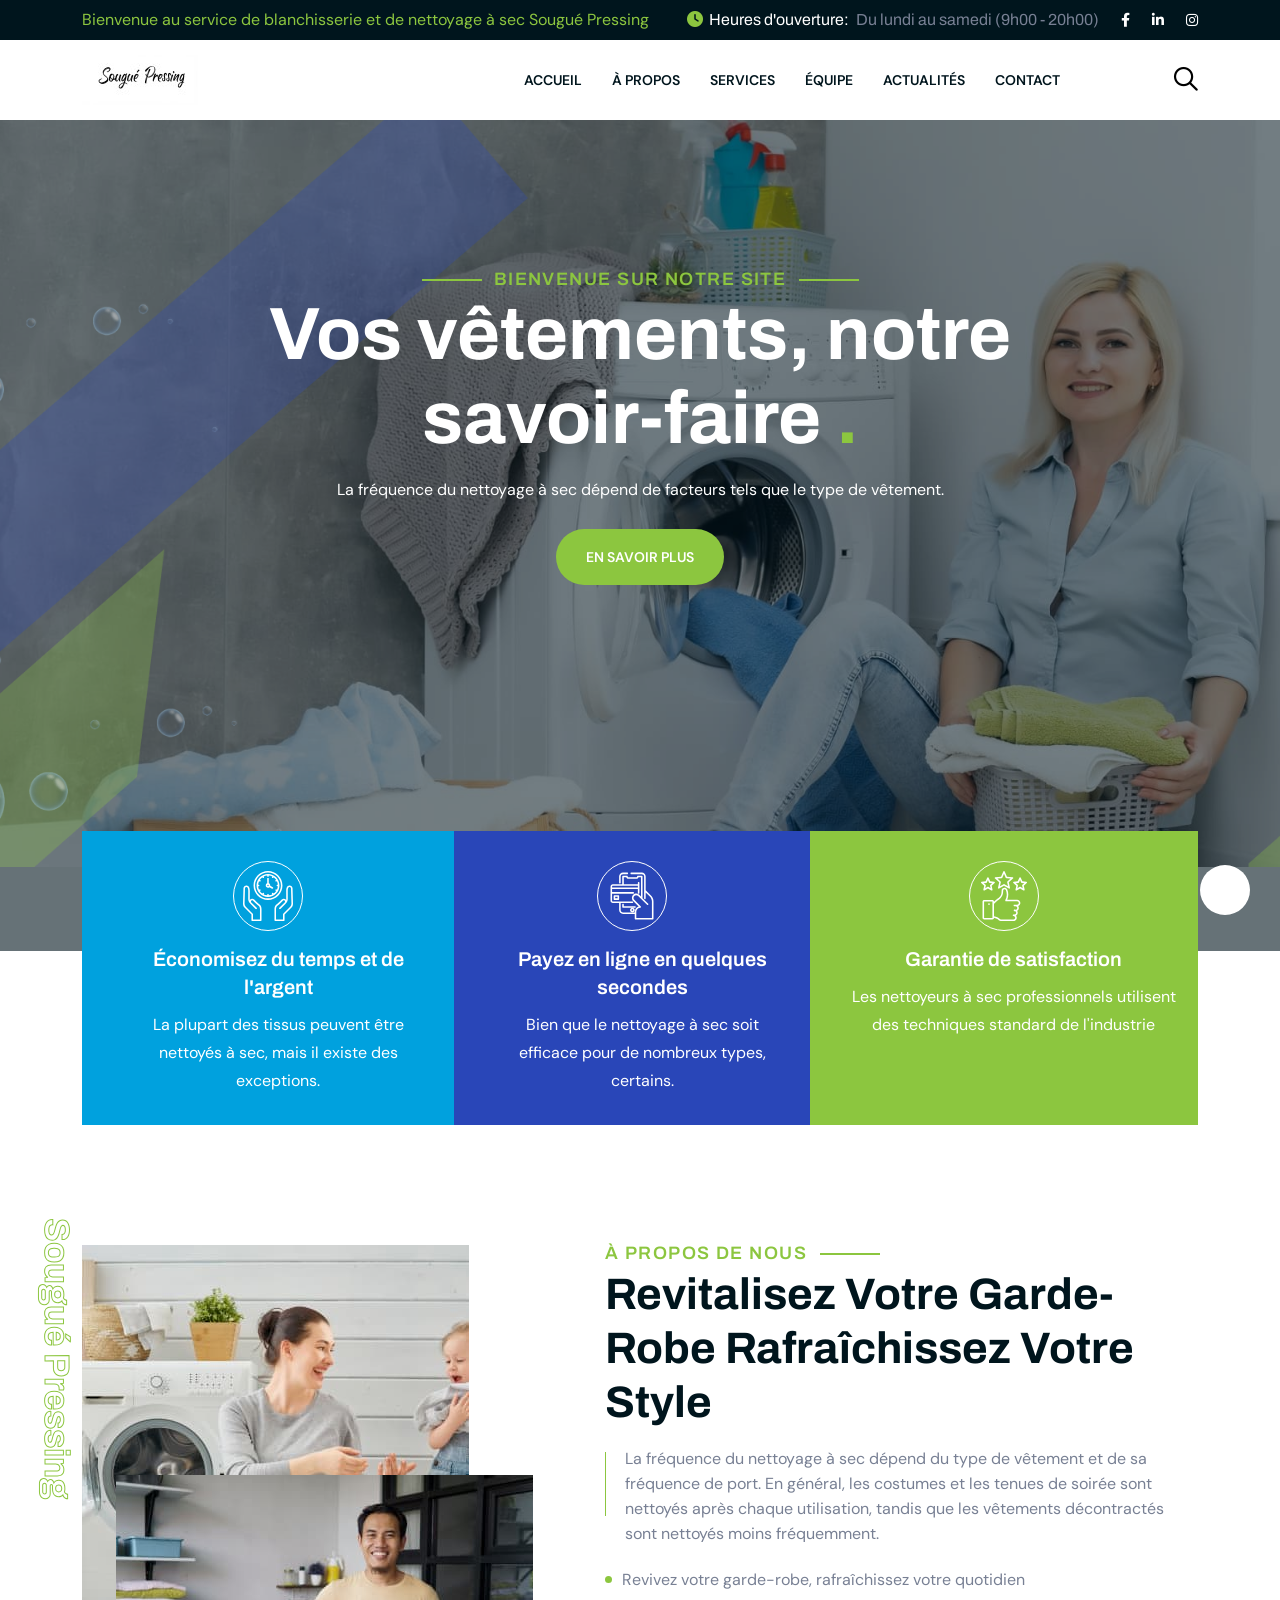
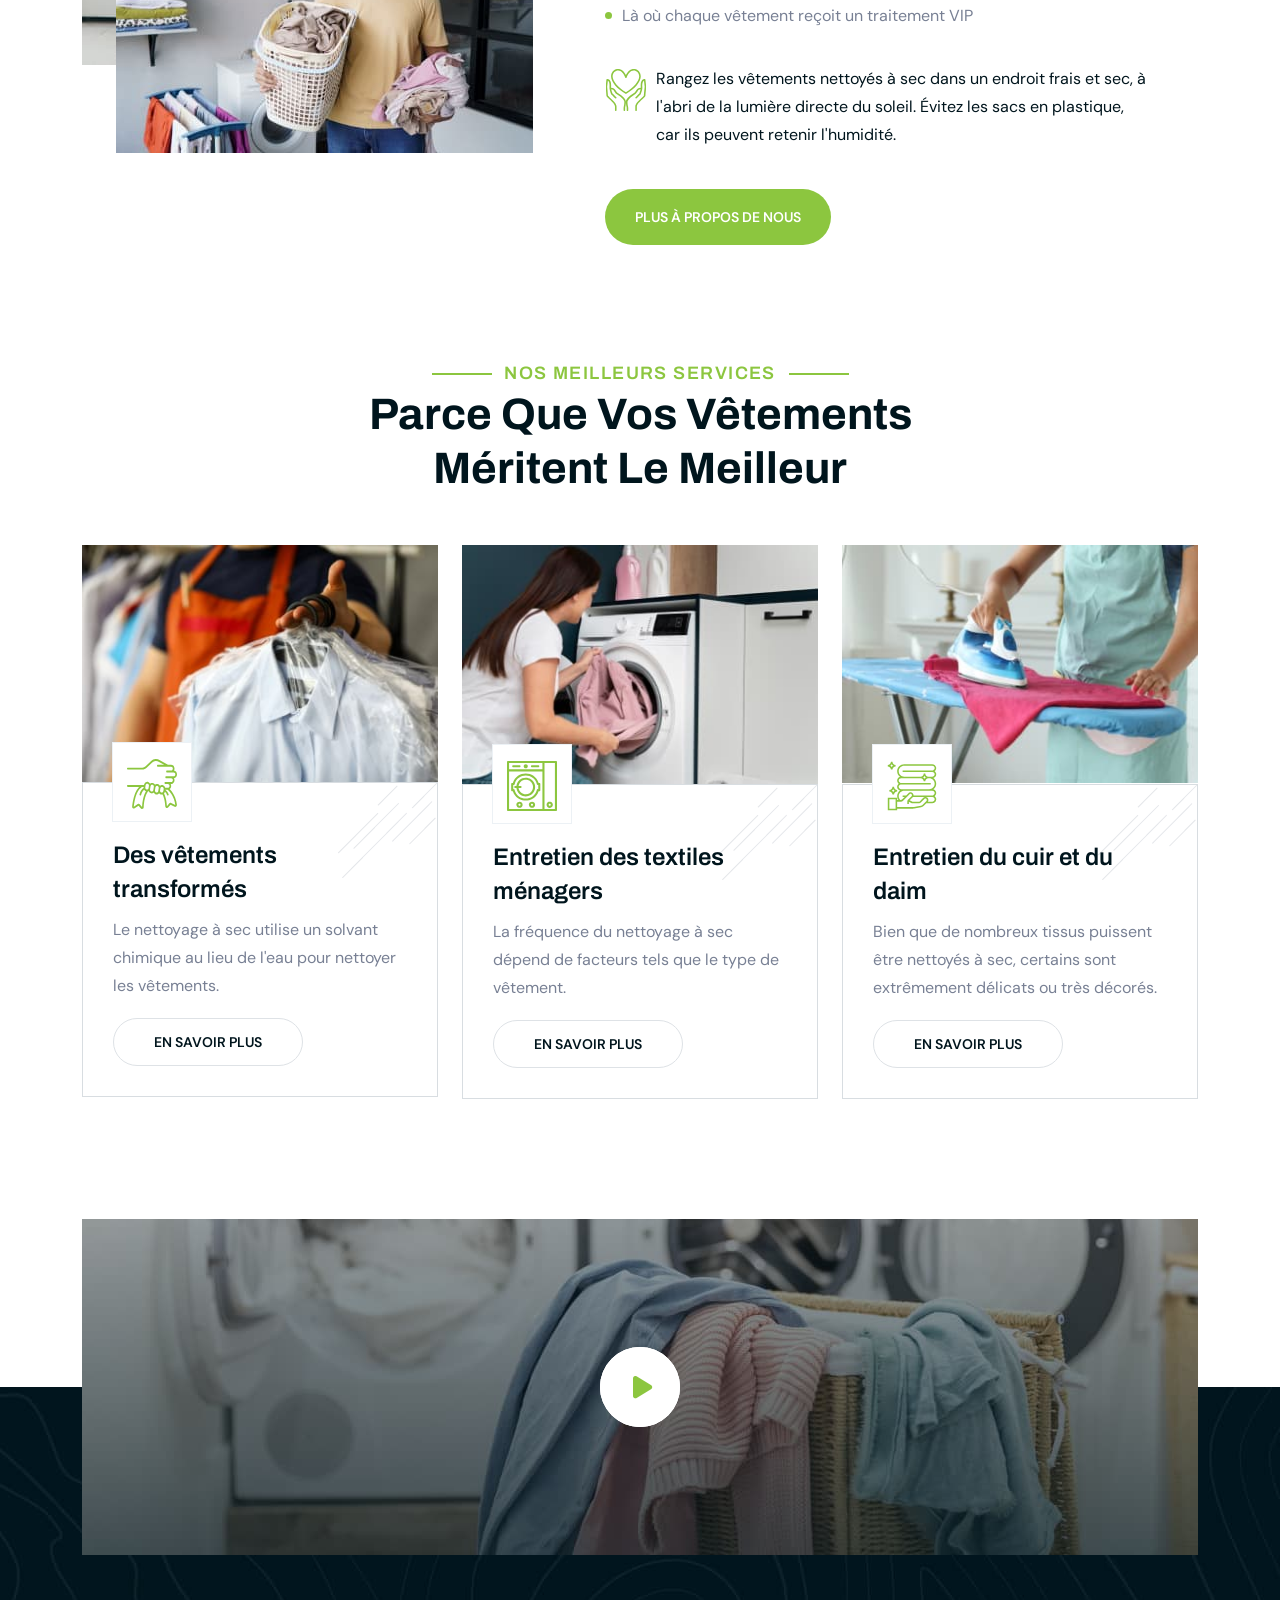
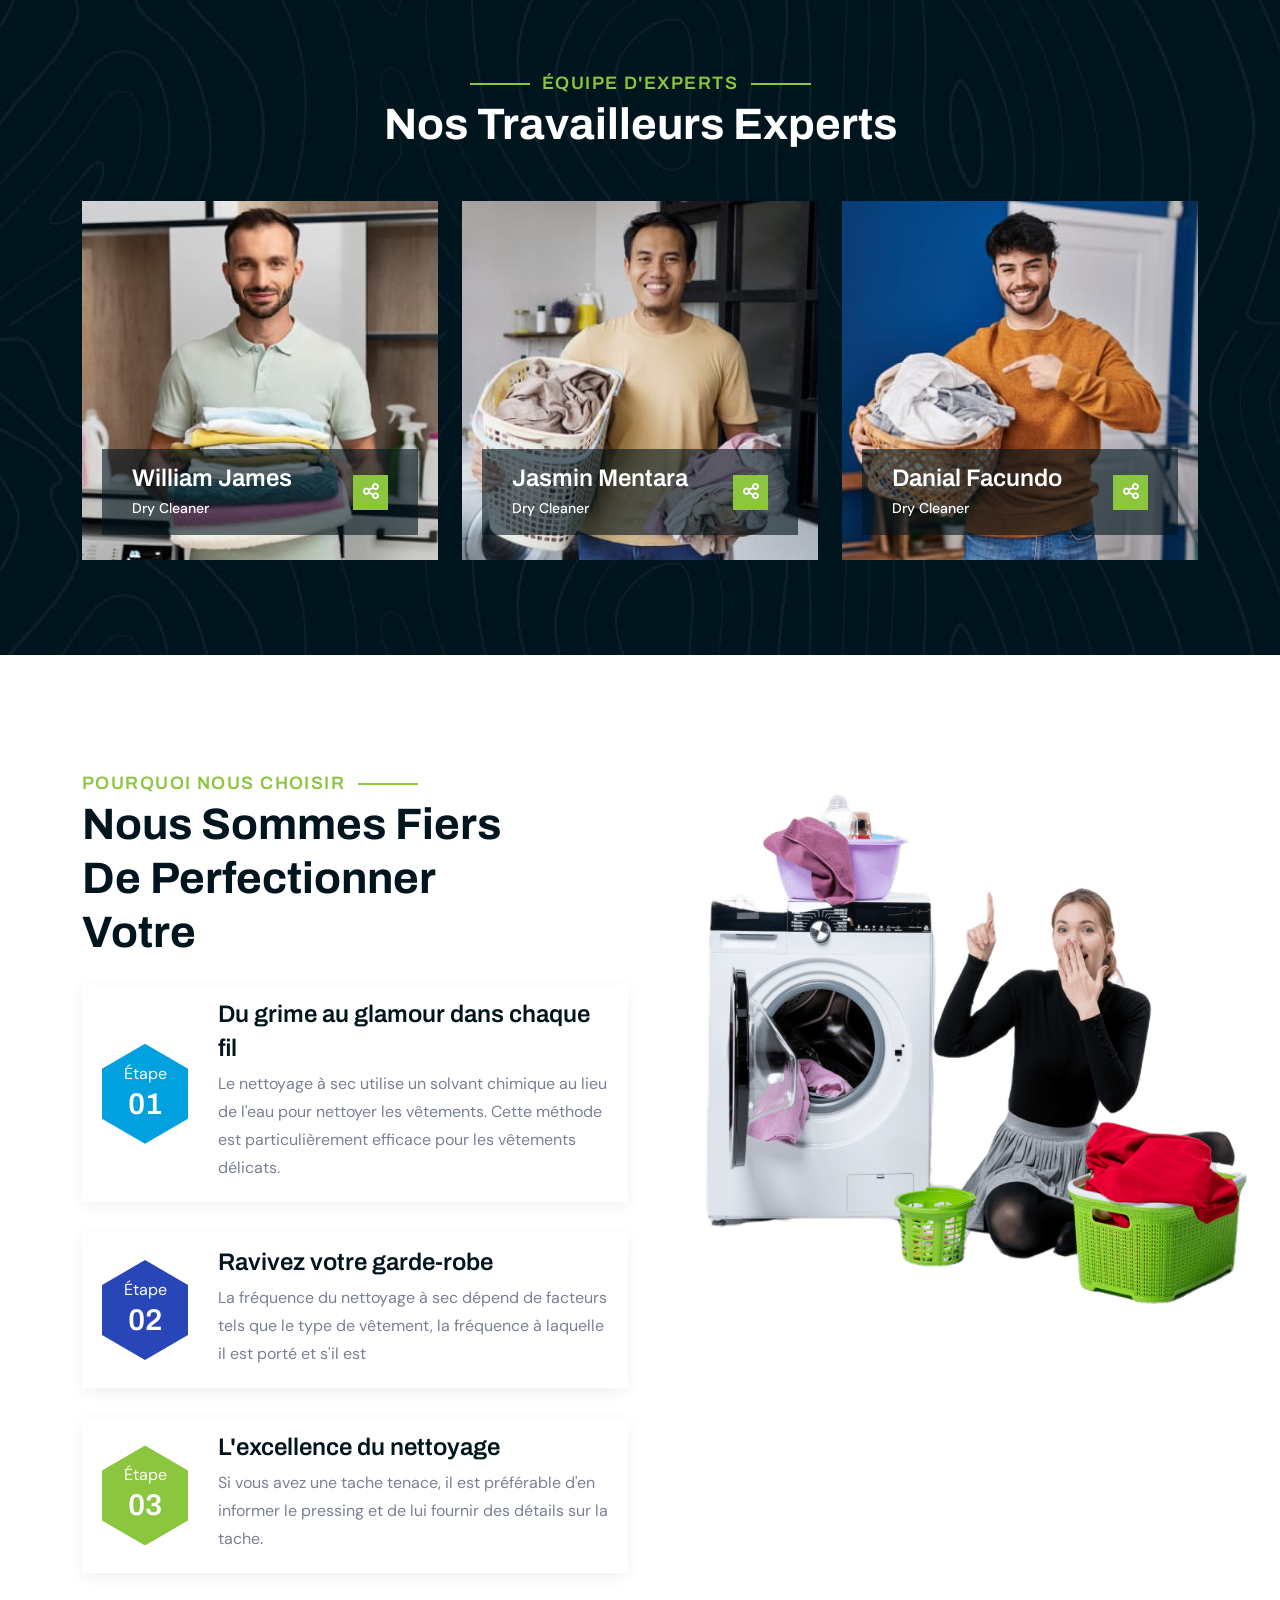
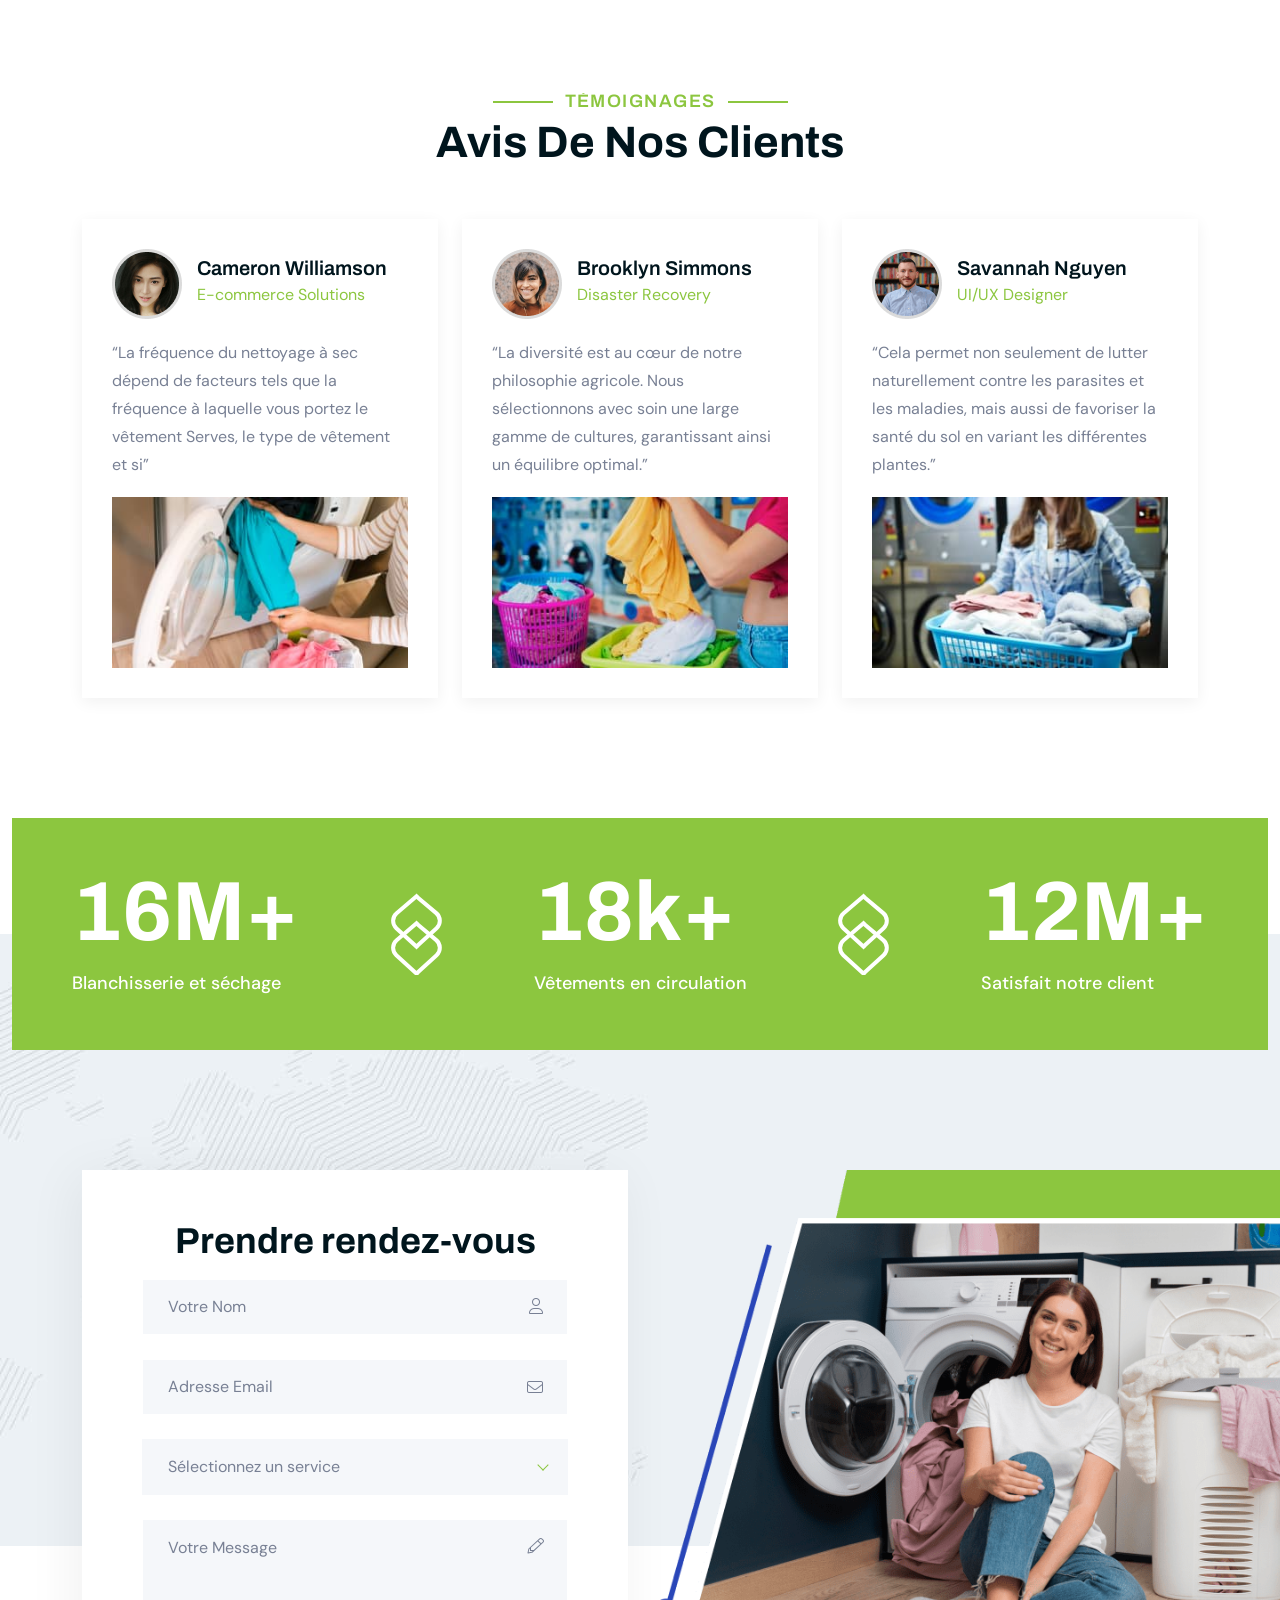
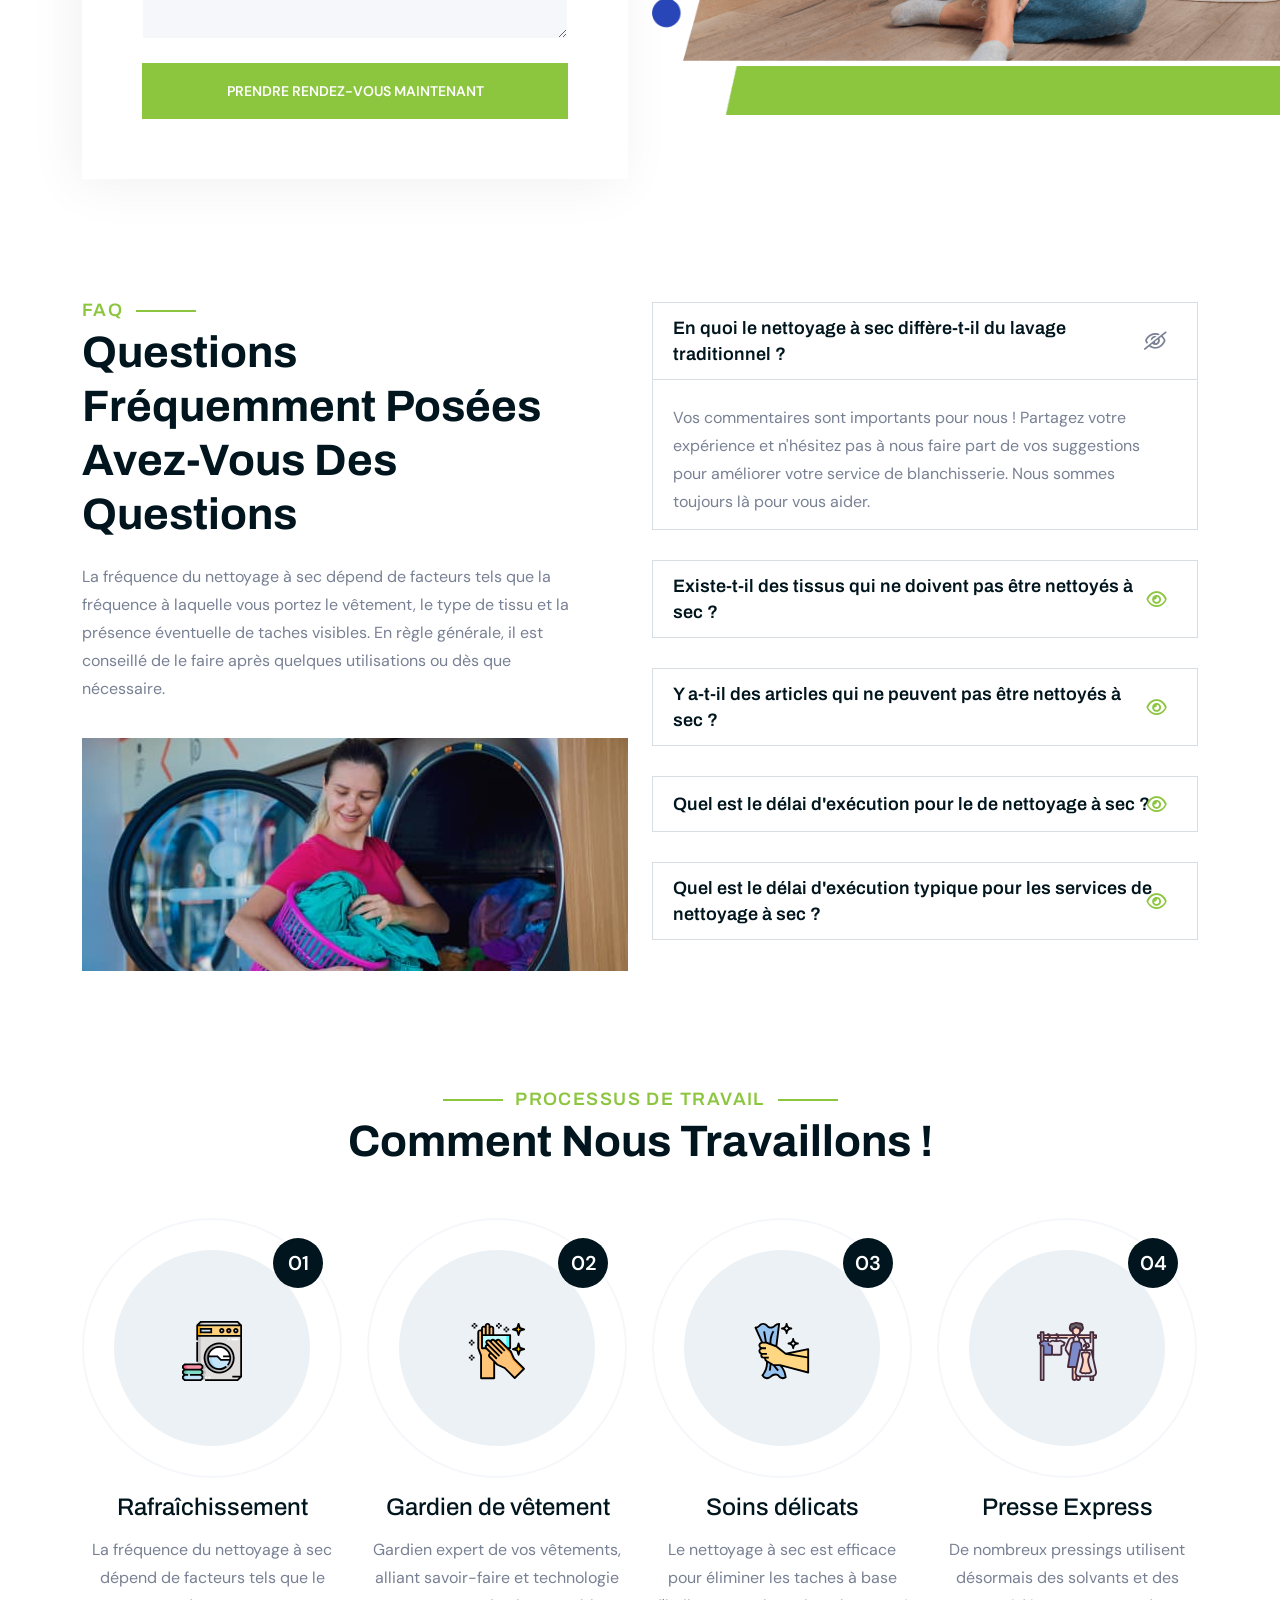
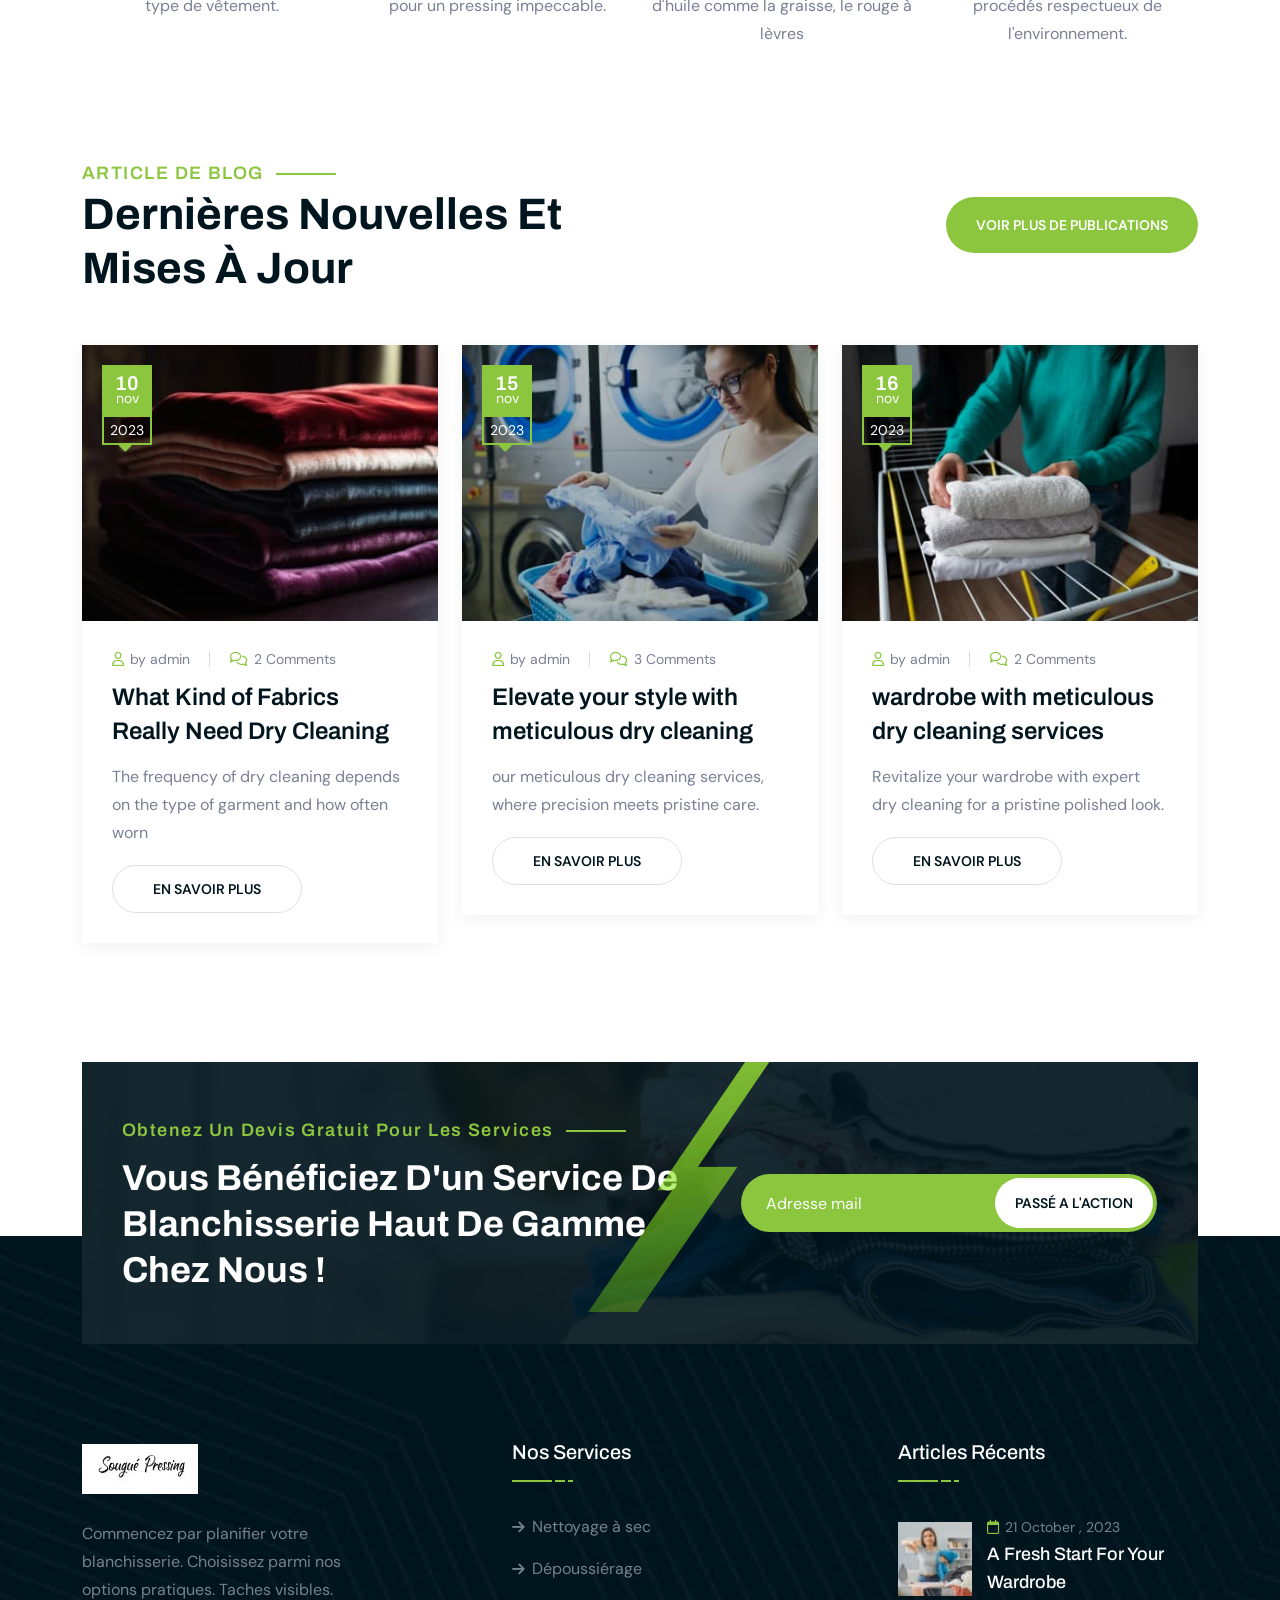
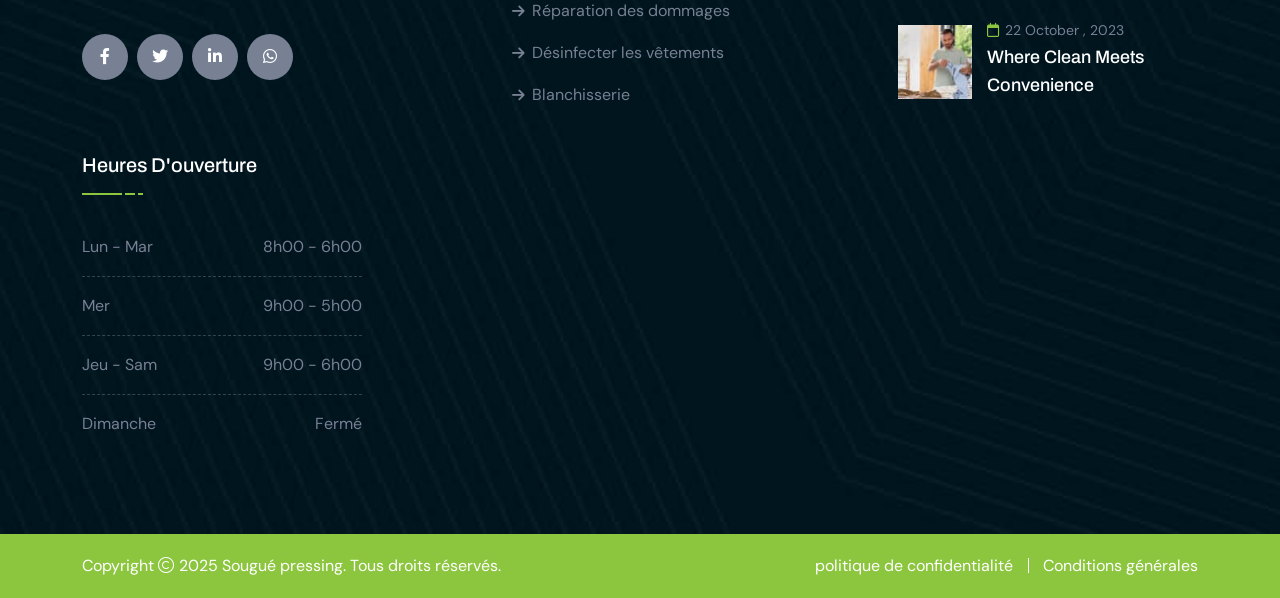
==== commit c928e89a: "changement de nom" ====
--- a/index.html
+++ b/index.html
@@ -5,10 +5,10 @@
 <head>
     <meta charset="utf-8">
     <meta http-equiv="x-ua-compatible" content="ie=edge">
-    <title>Galant - Pressing | </title>
+    <title>Sougué - Pressing | </title>
     <meta name="author" content="Laun">
-    <meta name="description" content="Galant Pressing | vos vetements sont en securite avec">
-    <meta name="keywords" content="Galant Pressing | vos vetements sont en securite avec">
+    <meta name="description" content="Sougué Pressing | vos vetements sont en securite avec">
+    <meta name="keywords" content="Sougué Pressing | vos vetements sont en securite avec">
     <meta name="robots" content="INDEX,FOLLOW">
     <meta name="viewport" content="width=device-width,initial-scale=1,shrink-to-fit=no">
     <link rel="icon" type="image/png" href="assets/img/logo.jpg">
@@ -62,7 +62,7 @@
                 <div class="row justify-content-center justify-content-xl-between align-items-center gy-2">
                     <div class="col-auto d-none d-lg-block">
                         <p class="header-notice text-theme"> Bienvenue au service de blanchisserie et de nettoyage à sec
-                            Galant Pressing</p>
+                            Sougué Pressing</p>
                     </div>
                     <div class="col-auto">
                         <div class="header-links">
@@ -248,7 +248,7 @@
                         <div class="about-shape-1"></div>
                         <div class="about-shape-2"></div>
                         <div class="about-big">
-                            <h3 class="about-big_text">Galant Pressing</h3>
+                            <h3 class="about-big_text">Sougué Pressing</h3>
                         </div>
                     </div>
                 </div>
@@ -1218,7 +1218,7 @@
                 <div class="row gy-2 align-items-center">
                     <div class="col-lg-6">
                         <p class="copyright-text">Copyright <i class="fal fa-copyright"></i> 2025 <a
-                                href="home-laundry-services.html">Galant pressing</a>. Tous droits réservés.</p>
+                                href="home-laundry-services.html">Sougué pressing</a>. Tous droits réservés.</p>
                     </div>
                     <div class="col-lg-6 text-center text-md-end">
                         <div class="footer-links">
